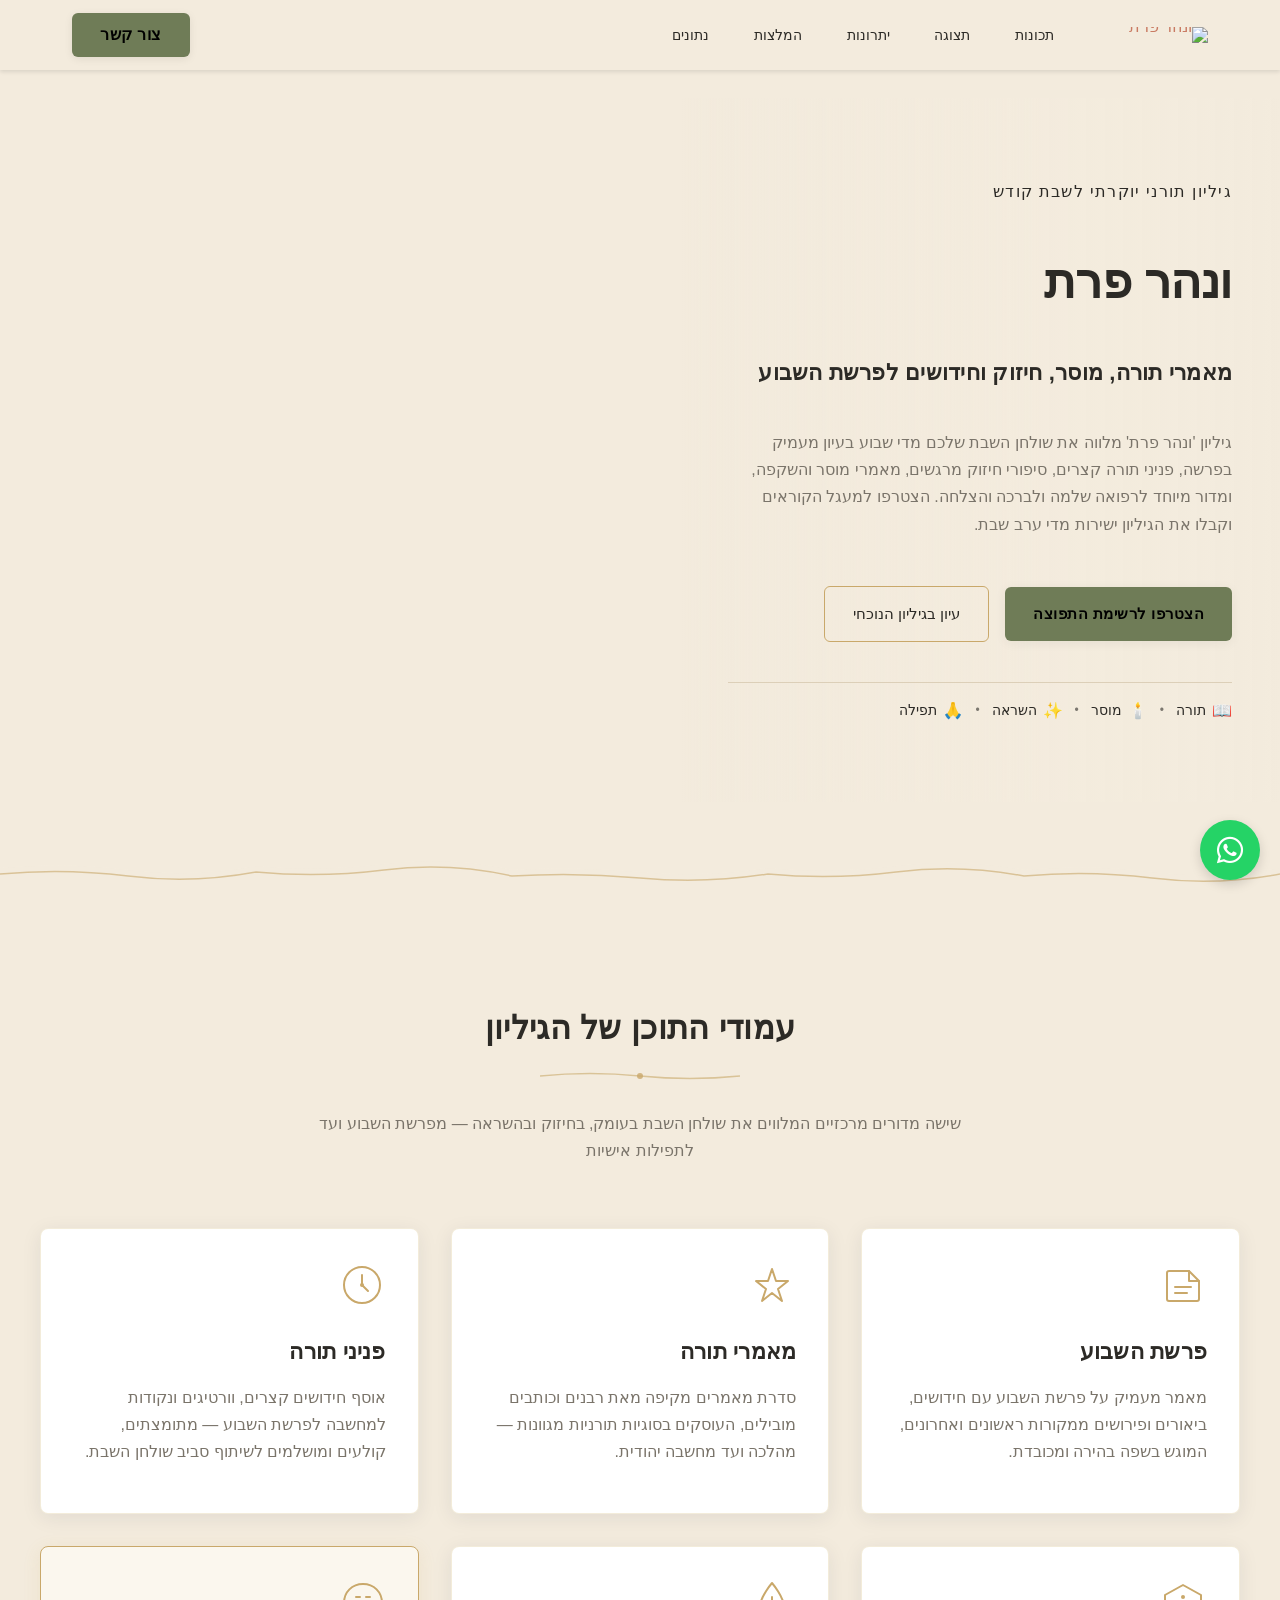
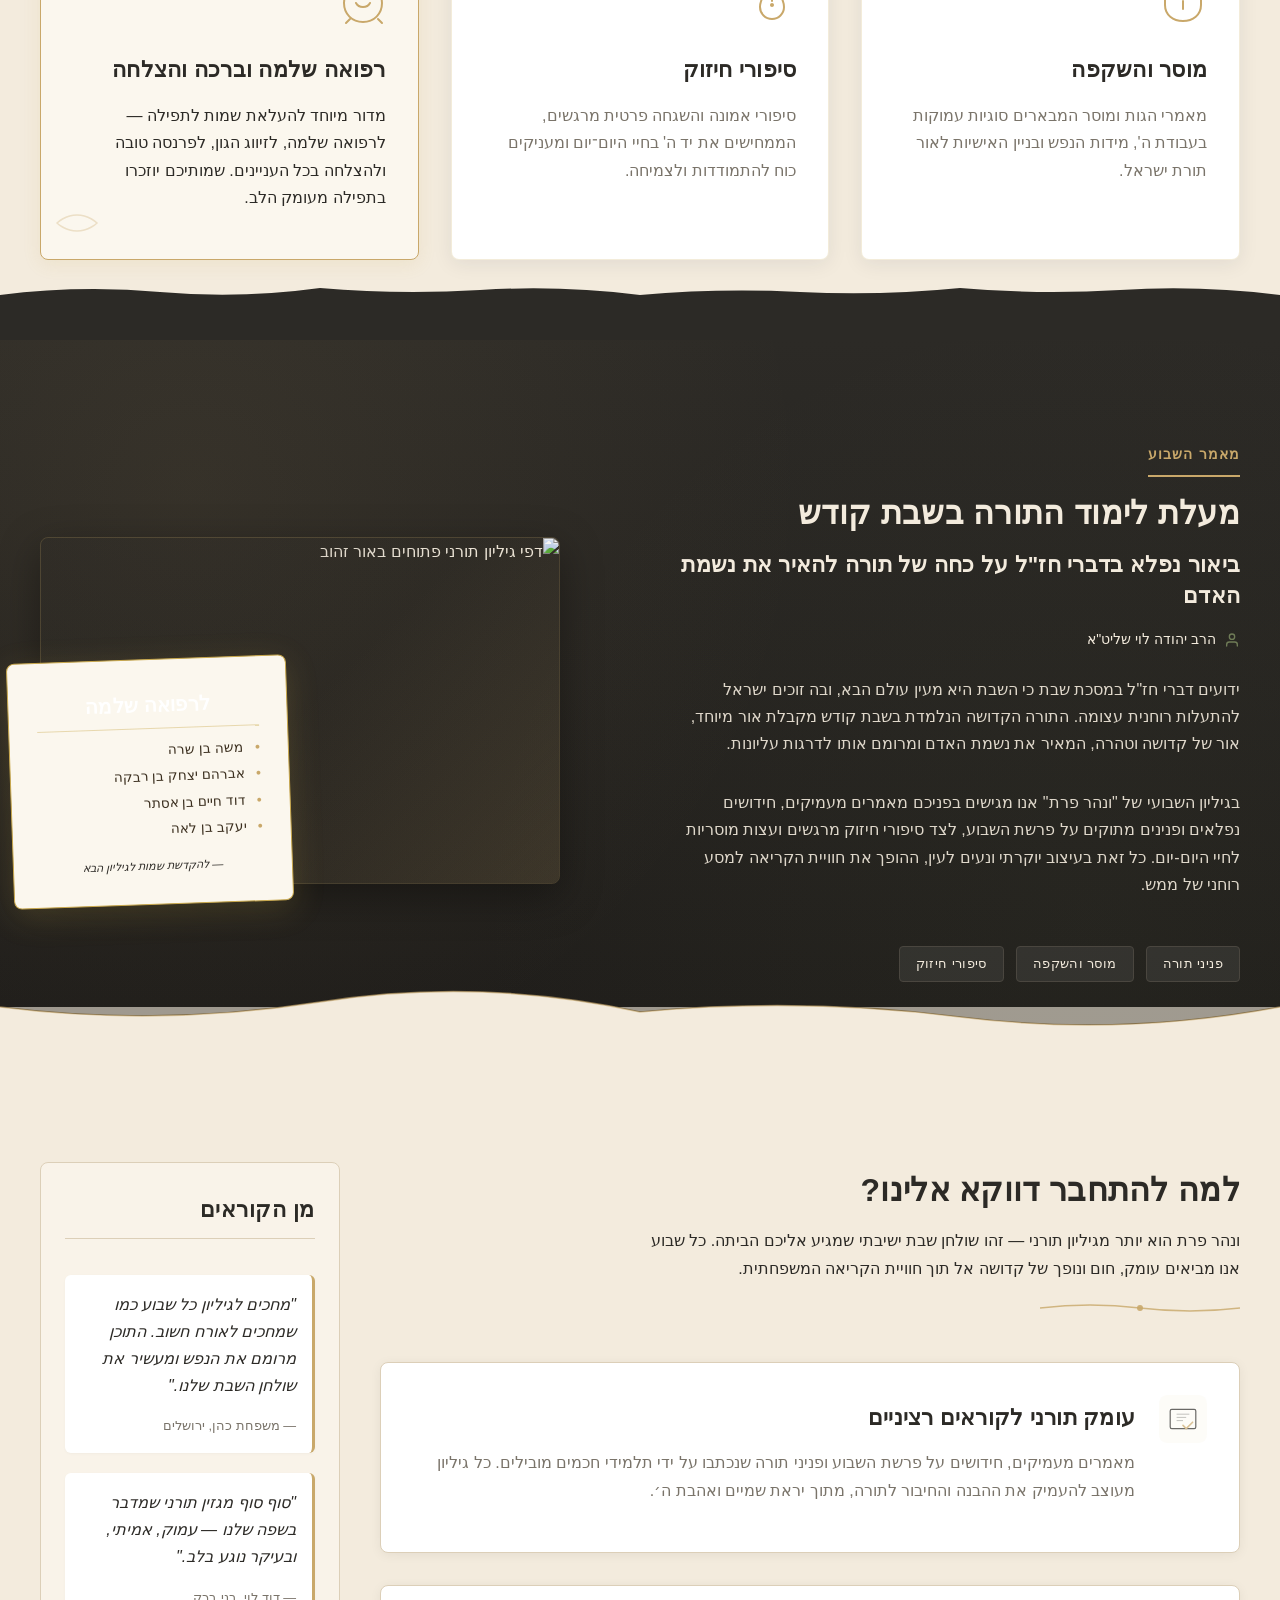
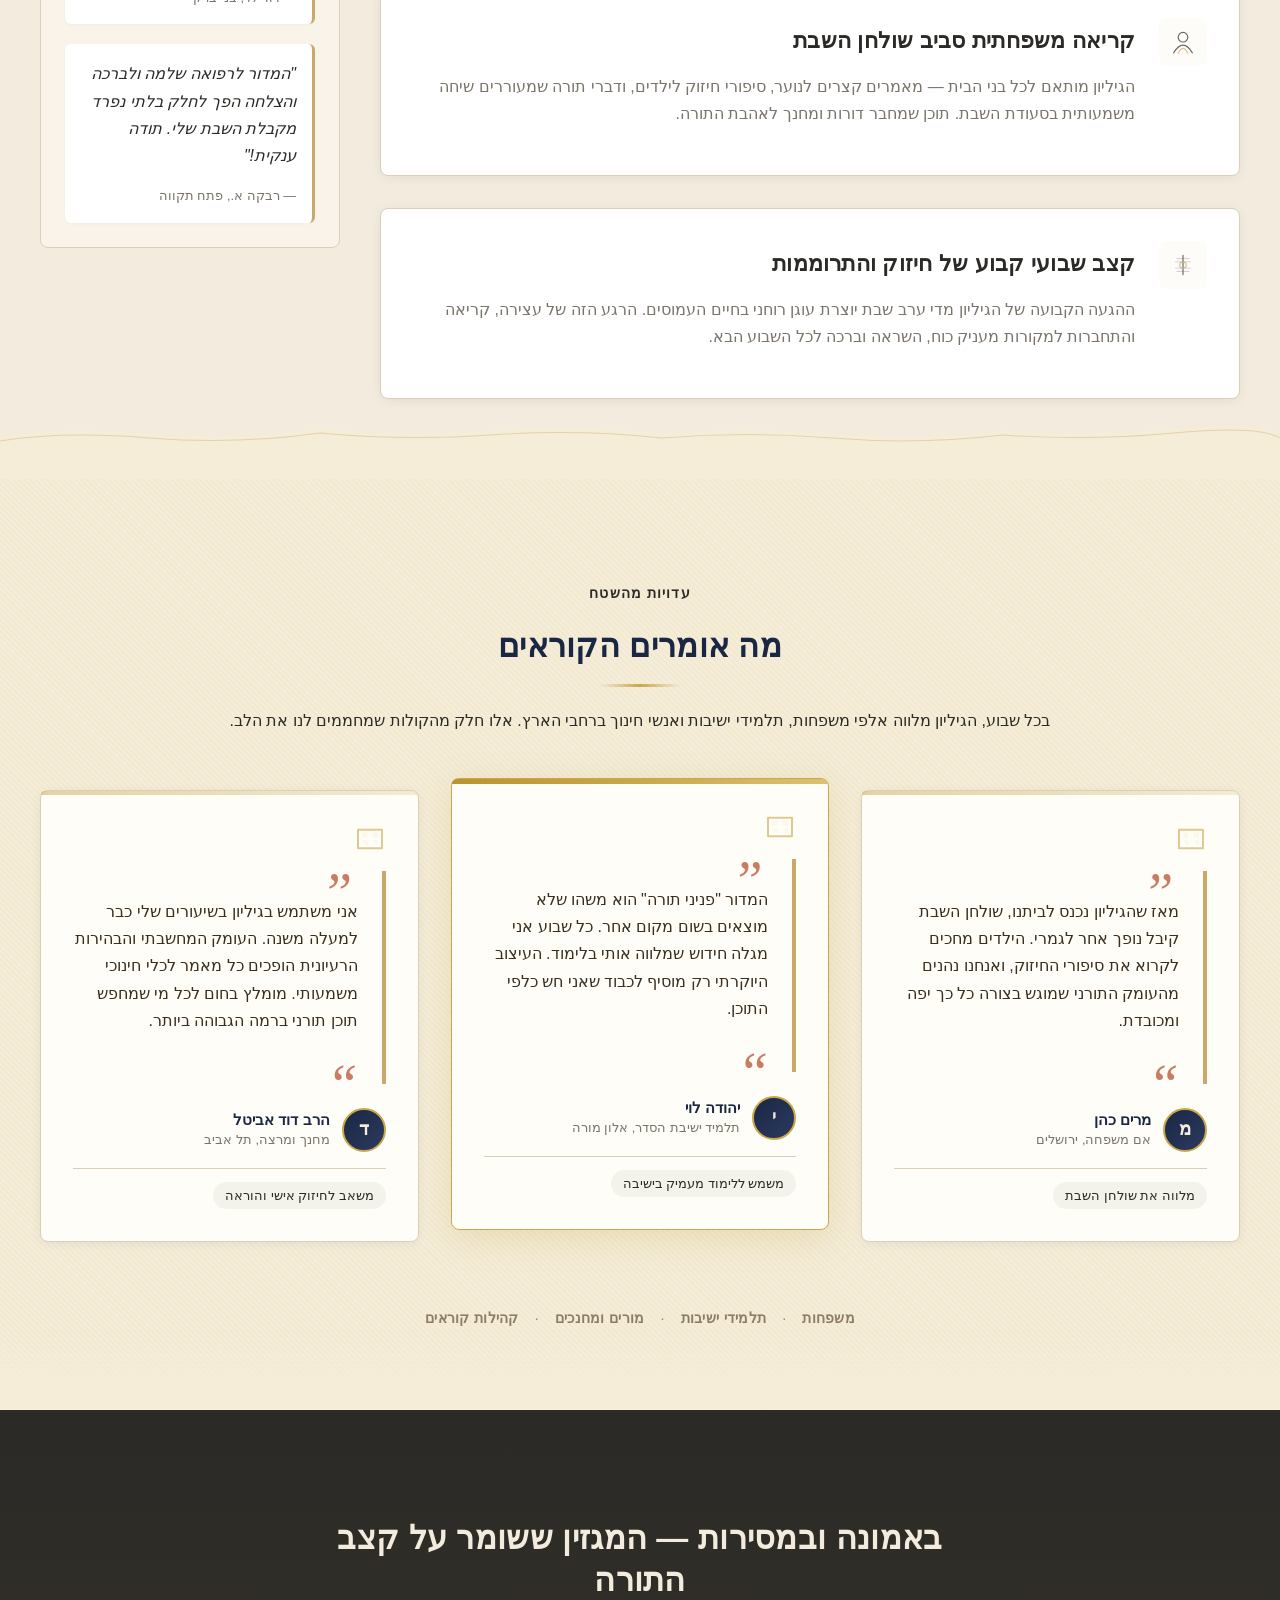
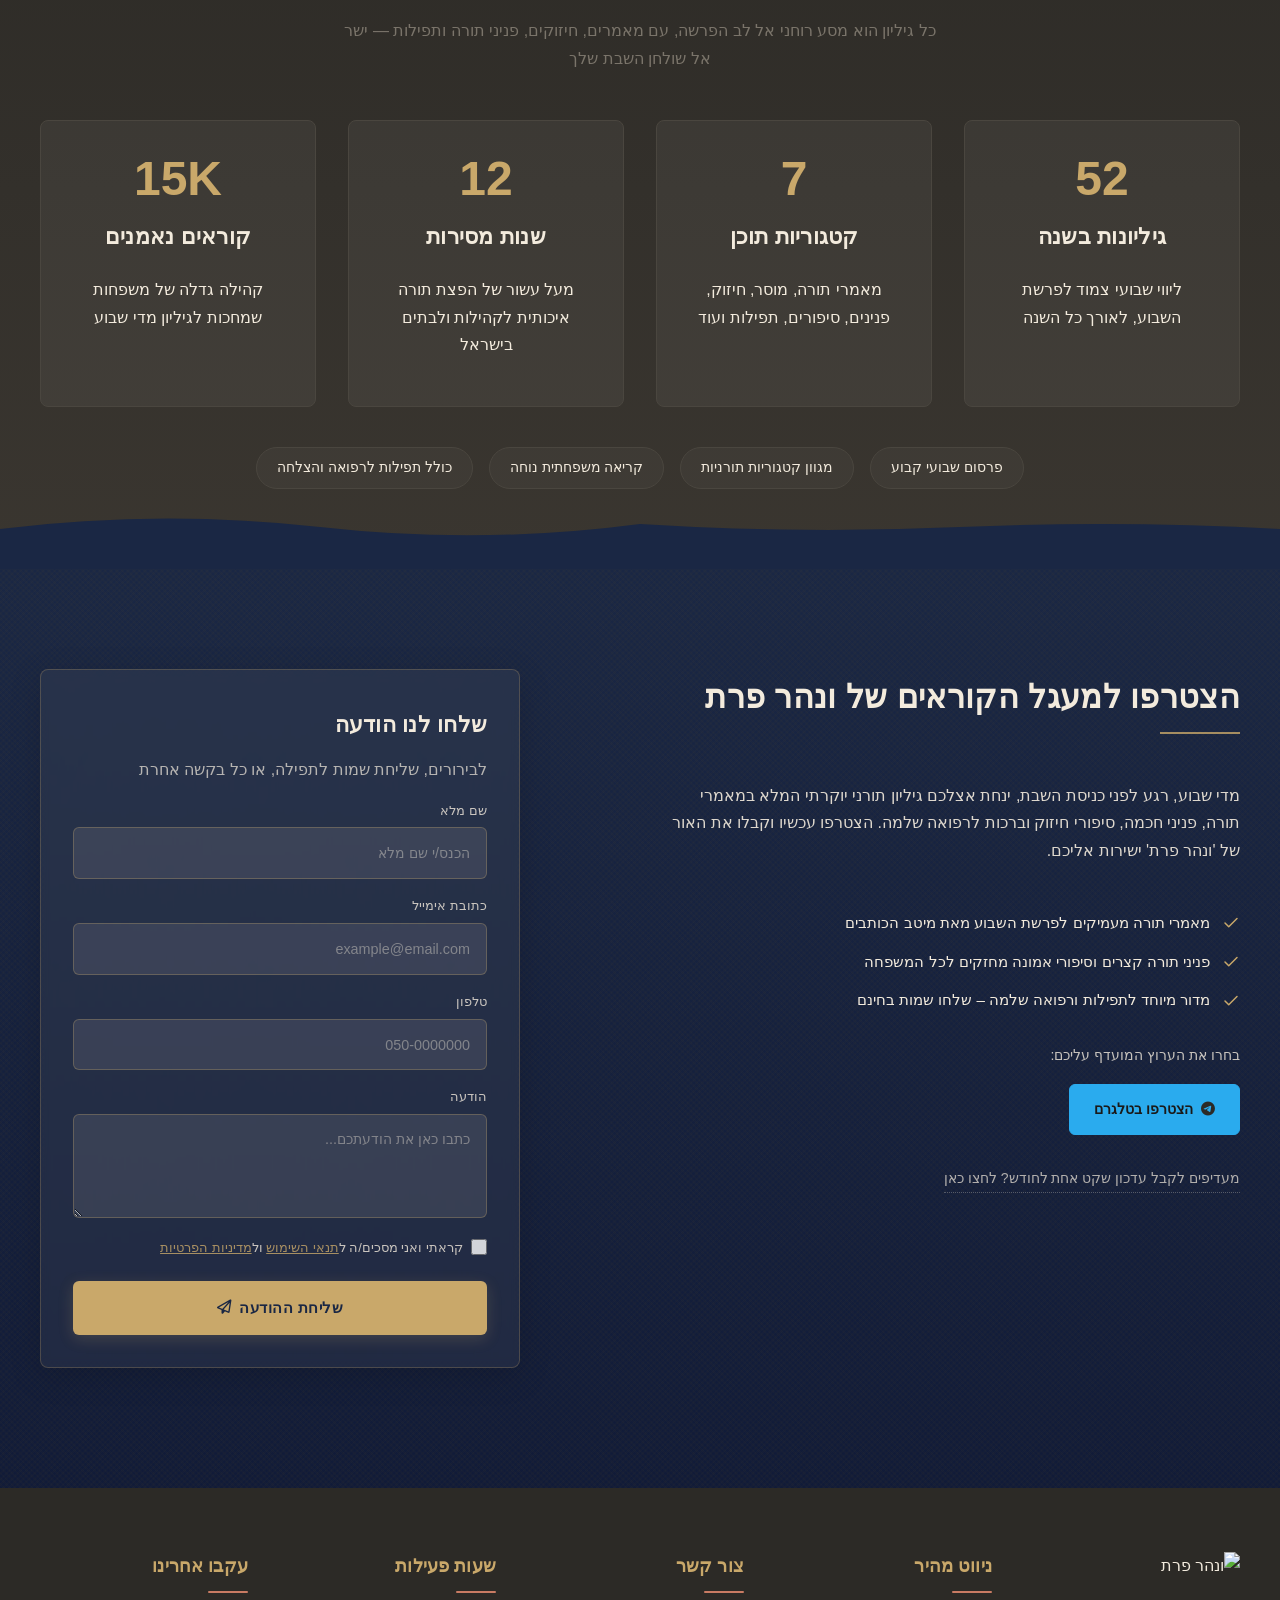
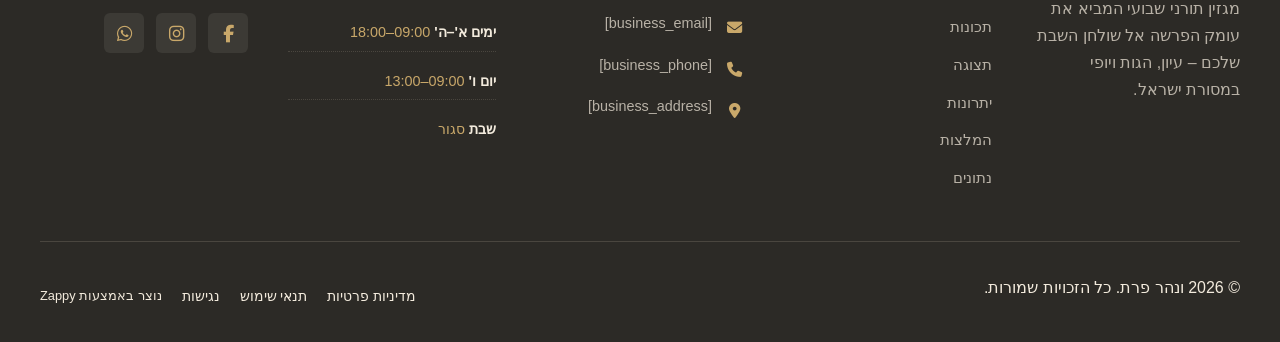
==== index.html @ 3a502a6c "Initial website commit" ====
<!DOCTYPE html>
<html lang="he" dir="rtl">
<head>
    <meta charset="UTF-8">
    <meta name="viewport" content="width=device-width, initial-scale=1.0">
    <meta name="robots" content="index, follow">
    <title>גלו פניני תורה וסיפורי חיזוק — ונהר פרת</title>
    <meta name="description" content="היכנסו לעולם של קדושה ויוקרה עם גיליון תורני שבועי מעוצב. מאמרי תורה לשבת, סיפורי חיזוק מרגשים ותובנות מוסריות שמעוררות את הנשמה. הורידו עכשיו והתחברו לאור.">
    <meta name="keywords" content="סיפורי חיזוק, פניני תורה, מאמרי תורה לשבת, גיליון תורני שבועי להורדה, כתב עת תורני יוקרתי">
    
    <!-- Favicons -->
    <link rel="icon" type="image/x-icon" href="/assets/favicon.ico">
    <link rel="icon" type="image/png" sizes="16x16" href="/assets/favicon-16x16.png">
    <link rel="icon" type="image/png" sizes="32x32" href="/assets/favicon-32x32.png">
    <link rel="icon" type="image/png" sizes="48x48" href="/assets/favicon-48x48.png">
    <link rel="icon" type="image/png" sizes="192x192" href="/assets/favicon-192x192.png">
    <link rel="icon" type="image/png" sizes="512x512" href="/assets/favicon-512x512.png">
    <link rel="apple-touch-icon" href="/assets/apple-touch-icon.png">
    <!-- Zappy Analytics -->
<script>
(function() {
  'use strict';
  
  // Configuration
  var config = {
    websiteId: '439e587a-eebc-4e69-9875-d3e90a36b9d6',
    apiUrl: 'https://api.zappy5.com/api/analytics/track',
    sessionDuration: 30 * 60 * 1000, // 30 minutes
    visitorDuration: 30 * 24 * 60 * 60 * 1000, // 30 days
    trackPageViews: true,
    trackClicks: true,
    trackFormSubmissions: true
  };
  
  // Generate or retrieve persistent visitor ID (30 days)
  function getVisitorId() {
    var visitorKey = 'zappy_visitor_' + config.websiteId;
    var visitor = null;
    
    try {
      visitor = localStorage.getItem(visitorKey);
      if (visitor) {
        var visitorData = JSON.parse(visitor);
        var now = Date.now();
        
        // Check if visitor ID is still valid (30 days)
        if (now - visitorData.created < config.visitorDuration) {
          // Update last seen timestamp
          visitorData.lastSeen = now;
          localStorage.setItem(visitorKey, JSON.stringify(visitorData));
          return visitorData.id;
        }
      }
    } catch (e) {
      console.warn('Zappy Analytics: LocalStorage not available');
    }
    
    // Generate new visitor ID
    var newVisitorId = 'zv_' + Date.now() + '_' + Math.random().toString(36).substr(2, 9);
    
    try {
      localStorage.setItem(visitorKey, JSON.stringify({
        id: newVisitorId,
        created: Date.now(),
        lastSeen: Date.now()
      }));
    } catch (e) {
      // Continue without local storage
    }
    
    return newVisitorId;
  }
  
  // Generate or retrieve session ID (30 minutes)
  function getSessionId() {
    var sessionKey = 'zappy_session_' + config.websiteId;
    var session = null;
    
    try {
      session = sessionStorage.getItem(sessionKey);
      if (session) {
        var sessionData = JSON.parse(session);
        var now = Date.now();
        
        // Check if session is still valid
        if (now - sessionData.timestamp < config.sessionDuration) {
          // Update timestamp
          sessionData.timestamp = now;
          sessionStorage.setItem(sessionKey, JSON.stringify(sessionData));
          return sessionData.id;
        }
      }
    } catch (e) {
      console.warn('Zappy Analytics: SessionStorage not available');
    }
    
    // Generate new session ID
    var newSessionId = 'zs_' + Date.now() + '_' + Math.random().toString(36).substr(2, 9);
    
    try {
      sessionStorage.setItem(sessionKey, JSON.stringify({
        id: newSessionId,
        timestamp: Date.now()
      }));
    } catch (e) {
      // Continue without session storage
    }
    
    return newSessionId;
  }
  
  var visitorId = getVisitorId();
  var sessionId = getSessionId();
  
  // Track an event
  function trackEvent(eventType, data) {
    data = data || {};
    
    var eventData = {
      website_id: config.websiteId,
      event_type: eventType,
      page_path: window.location.pathname,
      referrer: document.referrer || 'direct',
      visitor_id: visitorId,
      session_id: sessionId,
      metadata: data
    };
    
    // Use sendBeacon if available (better for page unload events)
    if (navigator.sendBeacon) {
      var blob = new Blob([JSON.stringify(eventData)], { type: 'application/json' });
      navigator.sendBeacon(config.apiUrl, blob);
    } else {
      // Fallback to fetch
      fetch(config.apiUrl, {
        method: 'POST',
        headers: {
          'Content-Type': 'application/json'
        },
        body: JSON.stringify(eventData),
        keepalive: true
      }).catch(function(error) {
        console.warn('Zappy Analytics: Failed to track event', error);
      });
    }
  }
  
  // Track page view
  if (config.trackPageViews) {
    trackEvent('pageview', {
      title: document.title,
      url: window.location.href
    });
  }
  
  // Track clicks on important elements
  if (config.trackClicks) {
    document.addEventListener('click', function(e) {
      var target = e.target;
      
      // Track button clicks (counted as actions)
      if (target.tagName === 'BUTTON' || target.closest('button')) {
        var button = target.tagName === 'BUTTON' ? target : target.closest('button');
        var clickMeta = {
          element: 'button',
          text: button.textContent.trim().substring(0, 100),
          id: button.id || null,
          class: button.className || null
        };
        
        trackEvent('click', clickMeta);
      }
      
      // Track link clicks (navigation - not counted as actions)
      else if (target.tagName === 'A' || target.closest('a')) {
        var link = target.tagName === 'A' ? target : target.closest('a');
        var navMeta = {
          element: 'link',
          text: link.textContent.trim().substring(0, 100),
          href: link.href,
          external: link.hostname !== window.location.hostname
        };
        
        trackEvent('navigation', navMeta);
      }
    }, true);
  }
  
  
  // Track form submissions
  if (config.trackFormSubmissions) {
    document.addEventListener('submit', function(e) {
      var form = e.target;
      
      trackEvent('form_submit', {
        form_id: form.id || null,
        form_name: form.name || null,
        form_action: form.action || null,
        form_method: form.method || 'GET'
      });
    }, true);
  }
  
  // Track time on page (send on page unload)
  var pageLoadTime = Date.now();
  
  window.addEventListener('beforeunload', function() {
    var timeOnPage = Math.floor((Date.now() - pageLoadTime) / 1000); // in seconds
    
    trackEvent('page_unload', {
      time_on_page: timeOnPage,
      page_path: window.location.pathname
    });
  });
  
  // Expose tracking function globally for custom events
  window.zappyAnalytics = {
    track: trackEvent,
    getVisitorId: function() { return visitorId; },
    getSessionId: function() { return sessionId; }
  };
  
})();
</script>
<!-- End Zappy Analytics -->
    <meta property="og:title" content="גלו פניני תורה וסיפורי חיזוק — ונהר פרת">
    <meta property="og:description" content="היכנסו לעולם של קדושה ויוקרה עם גיליון תורני שבועי מעוצב. מאמרי תורה לשבת, סיפורי חיזוק מרגשים ותובנות מוסריות שמעוררות את הנשמה. הורידו עכשיו והתחברו לאור.">
    <meta name="twitter:card" content="summary_large_image">
    <meta name="twitter:title" content="גלו פניני תורה וסיפורי חיזוק — ונהר פרת">
    <meta name="twitter:description" content="היכנסו לעולם של קדושה ויוקרה עם גיליון תורני שבועי מעוצב. מאמרי תורה לשבת, סיפורי חיזוק מרגשים ותובנות מוסריות שמעוררות את הנשמה. הורידו עכשיו והתחברו לאור.">
    <meta property="og:type" content="website">
  <meta property="og:locale" content="he_IL">
  
  
  
  
  
  <link rel="stylesheet" href="https://cdnjs.cloudflare.com/ajax/libs/font-awesome/6.4.0/css/all.min.css">
  <style>
    .skip-link { position: absolute; top: 0; left: 0; transform: translateY(-200%); padding: 12px 18px; background: var(--bg-dark, #1a1a1a); color: var(--text-light, #fff); font-weight: 600; border-radius: 0 0 8px 0; z-index: 10000; }
    .skip-link:focus { transform: none; outline: 2px solid var(--ring, #fff); outline-offset: 2px; }
    :focus-visible { outline: 2px solid var(--ring, currentColor); outline-offset: 3px; }
  </style>


  
    <!-- Favicons -->
    <link rel="icon" type="image/x-icon" href="/assets/favicon.ico">
    <link rel="icon" type="image/png" sizes="16x16" href="/assets/favicon-16x16.png">
    <link rel="icon" type="image/png" sizes="32x32" href="/assets/favicon-32x32.png">
    <link rel="icon" type="image/png" sizes="48x48" href="/assets/favicon-48x48.png">
    <link rel="icon" type="image/png" sizes="192x192" href="/assets/favicon-192x192.png">
    <link rel="icon" type="image/png" sizes="512x512" href="/assets/favicon-512x512.png">
    <link rel="apple-touch-icon" href="/assets/apple-touch-icon.png">
    <!-- Cookie Consent -->
    <link rel="stylesheet" href="https://cdn.jsdelivr.net/npm/vanilla-cookieconsent@3/dist/cookieconsent.css">
    <script src="https://cdn.jsdelivr.net/npm/vanilla-cookieconsent@3/dist/cookieconsent.umd.js"></script>
    <!-- Mickidum Accessibility Toolbar -->
    <script src="https://cdn.jsdelivr.net/gh/mickidum/acc_toolbar/acctoolbar/acctoolbar.min.js"></script>
    <link rel="stylesheet" href="/styles.css">
    <script>window.ZAPPY_WEBSITE_ID = "439e587a-eebc-4e69-9875-d3e90a36b9d6"; window.ZAPPY_API_BASE = "https://api.zappy5.com";</script>

    <style id="zappy-dropdown-submenu-styles">
      /* ========== DESKTOP DROPDOWN SUBMENU STYLES ========== */
      /* Base styles for dropdown submenus - parent must be positioned */
      .nav-menu li:has(.sub-menu), nav li:has(.sub-menu), .navbar li:has(.sub-menu), #navMenu li:has(.sub-menu) { position: relative; }
      /* Submenu base - hidden by default */
      .nav-menu .sub-menu, nav .sub-menu, .navbar .sub-menu, #navMenu .sub-menu { display: block !important; position: absolute !important; top: 100%; left: 0; min-width: 220px; background: white; border-radius: 8px; box-shadow: 0 8px 25px rgba(0,0,0,0.15); padding: 8px 0; opacity: 0; visibility: hidden; transform: translateY(10px); transition: all 0.3s ease; z-index: 1000; list-style: none; pointer-events: none; }
      /* CRITICAL: Desktop hover styles to show dropdown */
      .nav-menu li:hover > .sub-menu, nav li:hover > .sub-menu, .navbar li:hover > .sub-menu, #navMenu li:hover > .sub-menu { opacity: 1 !important; visibility: visible !important; transform: translateY(0) !important; pointer-events: auto !important; }
      /* Submenu item styling */
      .sub-menu li { list-style: none; margin: 0; padding: 0; }
      .sub-menu a { display: block !important; padding: 10px 16px !important; color: var(--text-dark, #333) !important; font-weight: 500; text-decoration: none; white-space: nowrap; transition: background-color 0.2s; }
      .sub-menu .zappy-nav-child > a { padding-left: 28px !important; font-size: 0.9em !important; opacity: 0.85 !important; }
      [dir="rtl"] .sub-menu .zappy-nav-child > a, html[lang="he"] .sub-menu .zappy-nav-child > a, html[lang="ar"] .sub-menu .zappy-nav-child > a { padding-left: 10px !important; padding-right: 28px !important; }
      .sub-menu .zappy-nav-parent > a { font-weight: 600 !important; }
      .sub-menu a:hover { background-color: #f5f5f5; }
      /* RTL (Hebrew/Arabic) dropdown positioning */
      [dir="rtl"] .nav-menu .sub-menu, [dir="rtl"] nav .sub-menu, [dir="rtl"] .navbar .sub-menu, html[lang="he"] .nav-menu .sub-menu, html[lang="he"] nav .sub-menu, html[lang="he"] .navbar .sub-menu, html[lang="ar"] .nav-menu .sub-menu, html[lang="ar"] nav .sub-menu, html[lang="ar"] .navbar .sub-menu { left: auto !important; right: 0 !important; }
      /* Hide empty dropdown menus (exclude catalog sub-menus that use <a> children instead of <li>) */
      .sub-menu:empty, .sub-menu:not(:has(li:not(.zappy-hidden-menu-item))):not(:has(> a)), .sub-menu:not(:has(li)):not(:has(> a)) { display: none !important; opacity: 0 !important; visibility: hidden !important; pointer-events: none !important; }
      /* Desktop: show submenu on Menu Group hover */
      li:has(.menu-group-title):hover > .sub-menu { opacity: 1 !important; visibility: visible !important; transform: translateY(0) !important; pointer-events: auto !important; }
      /* Menu Group title styling */
      .nav-menu > li > .menu-group-title, #navMenu > li > .menu-group-title { display: inline-block; padding: 0.5rem 1rem; cursor: default; user-select: none; }
      
      /* ========== MOBILE SUBMENU STYLES ========== */
      @media (max-width: 768px) {
        .nav-menu .sub-menu, nav .sub-menu, .navbar .sub-menu, #navMenu .sub-menu { position: static !important; transform: none !important; box-shadow: none !important; background: transparent !important; max-height: 0; overflow: hidden; opacity: 0; visibility: hidden; transition: max-height 0.3s ease, opacity 0.3s ease; padding: 0 !important; border-radius: 0 !important; }
        .navbar .sub-menu.mobile-expanded, .nav-menu .sub-menu.mobile-expanded, #navMenu .sub-menu.mobile-expanded { max-height: none !important; overflow-y: visible !important; opacity: 1 !important; visibility: visible !important; padding: 8px 0 8px 16px !important; }
        [dir="rtl"] .sub-menu.mobile-expanded, html[lang="he"] .sub-menu.mobile-expanded { padding: 8px 16px 8px 0 !important; }
        /* Disable hover behavior on mobile */
        .nav-menu li:hover > .sub-menu, nav li:hover > .sub-menu, .navbar li:hover > .sub-menu, #navMenu li:hover > .sub-menu { opacity: 0; visibility: hidden; pointer-events: none; }
        .nav-menu li > .sub-menu.mobile-expanded, nav li > .sub-menu.mobile-expanded, .navbar li > .sub-menu.mobile-expanded, #navMenu li > .sub-menu.mobile-expanded { opacity: 1 !important; visibility: visible !important; pointer-events: auto !important; }
        .nav-menu li:has(.sub-menu), nav li:has(.sub-menu), .navbar li:has(.sub-menu), #navMenu li:has(.sub-menu) { display: flex !important; flex-wrap: wrap !important; align-items: center !important; position: relative !important; min-height: 44px !important; }
        .nav-menu li:has(.sub-menu) > a, nav li:has(.sub-menu) > a, .navbar li:has(.sub-menu) > a, #navMenu li:has(.sub-menu) > a { flex: 1 !important; min-width: 0 !important; }
        .nav-menu li:has(.sub-menu) > .menu-group-title, nav li:has(.sub-menu) > .menu-group-title, .navbar li:has(.sub-menu) > .menu-group-title, #navMenu li:has(.sub-menu) > .menu-group-title { flex: 1 !important; min-width: 0 !important; padding: 0 !important; line-height: inherit !important; }
        .nav-menu li:has(.sub-menu) > .sub-menu, nav li:has(.sub-menu) > .sub-menu, .navbar li:has(.sub-menu) > .sub-menu, #navMenu li:has(.sub-menu) > .sub-menu { flex-basis: 100% !important; width: 100% !important; }
        .nav-menu li:has(.sub-menu) > a [class*="chevron"], .nav-menu li:has(.sub-menu) > a [class*="arrow"], .nav-menu li:has(.sub-menu) > a .fa-chevron-down, .nav-menu li:has(.sub-menu) > a .fa-angle-down, nav li:has(.sub-menu) > a [class*="chevron"], nav li:has(.sub-menu) > a [class*="arrow"], #navMenu li:has(.sub-menu) > a [class*="chevron"], #navMenu li:has(.sub-menu) > a [class*="arrow"] { display: none !important; visibility: hidden !important; }
        .mobile-submenu-toggle { display: flex !important; align-items: center !important; justify-content: center !important; width: 44px !important; height: auto !important; background: transparent !important; border: none !important; cursor: pointer !important; color: var(--text-dark) !important; position: static !important; flex-shrink: 0 !important; align-self: stretch !important; z-index: 2 !important; padding: 0 !important; margin: 0 !important; }
        .mobile-submenu-toggle::after { content: '' !important; width: 0 !important; height: 0 !important; border-left: 6px solid transparent !important; border-right: 6px solid transparent !important; border-top: 7px solid currentColor !important; transition: transform 0.3s ease !important; }
        .mobile-submenu-toggle.expanded::after { transform: rotate(180deg) !important; }
        .sub-menu a { padding: 10px 0 !important; display: block !important; color: var(--text-dark) !important; white-space: normal !important; }
        .sub-menu .zappy-nav-child > a { padding-left: 28px !important; font-size: 0.9em !important; opacity: 0.85 !important; }
        [dir="rtl"] .sub-menu .zappy-nav-child > a, html[lang="he"] .sub-menu .zappy-nav-child > a, html[lang="ar"] .sub-menu .zappy-nav-child > a { padding-left: 0 !important; padding-right: 28px !important; }
        .sub-menu .zappy-nav-parent > a { font-weight: 600 !important; }
        .nav-menu.active, #navMenu.active { max-width: 100vw !important; overflow-x: hidden !important; box-sizing: border-box !important; }
        .navbar .sub-menu li a, nav.navbar .sub-menu li a, .zappy-products-dropdown .sub-menu a { color: var(--text-dark) !important; }
      }
      @media (min-width: 769px) { .mobile-submenu-toggle { display: none !important; } }
    </style>

    <style id="zappy-widget-visibility">
      html[dir="rtl"] .whatsapp-float { right: 20px !important; left: auto !important; }
      html[dir="ltr"] .whatsapp-float, html:not([dir]) .whatsapp-float { left: 20px !important; right: auto !important; }
      html[dir="rtl"] #mic-access-tool-general-button, html[dir="rtl"] .mic-access-tool-general-button,
      html[dir="rtl"] #mic-init-access-tool .mic-access-tool-general-button,
      html[dir="rtl"] #mic-init-access-tool #mic-access-tool-general-button,
      html[dir="rtl"] ._access-icon { left: 20px !important; right: auto !important; }
      html[dir="ltr"] #mic-access-tool-general-button, html[dir="ltr"] .mic-access-tool-general-button,
      html[dir="ltr"] #mic-init-access-tool .mic-access-tool-general-button,
      html[dir="ltr"] #mic-init-access-tool #mic-access-tool-general-button,
      html[dir="ltr"] ._access-icon,
      html:not([dir]) #mic-access-tool-general-button, html:not([dir]) .mic-access-tool-general-button,
      html:not([dir]) #mic-init-access-tool .mic-access-tool-general-button,
      html:not([dir]) #mic-init-access-tool #mic-access-tool-general-button,
      html:not([dir]) ._access-icon { right: 20px !important; left: auto !important; }
      @media (max-width: 768px) { .whatsapp-float { display: flex !important; } }
      @media (min-width: 769px) { .whatsapp-float { display: flex !important; } }
      @media (max-width: 768px) {
        #mic-access-tool-general-button, .mic-access-tool-general-button,
        #mic-init-access-tool .mic-access-tool-general-button, #mic-init-access-tool #mic-access-tool-general-button,
        ._access-icon { display: flex !important; visibility: visible !important; opacity: 1 !important; pointer-events: auto !important; }
        #mic-access-tool-box.opened-mic-access-tool, .mic-access-tool-box.opened-mic-access-tool,
        #mic-init-access-tool #mic-access-tool-box.opened-mic-access-tool {
          visibility: visible !important; opacity: 1 !important; pointer-events: auto !important;
        }
      }
      @media (min-width: 769px) {
        #mic-access-tool-general-button, .mic-access-tool-general-button,
        #mic-init-access-tool .mic-access-tool-general-button, #mic-init-access-tool #mic-access-tool-general-button,
        ._access-icon { display: flex !important; visibility: visible !important; opacity: 1 !important; pointer-events: auto !important; }
        #mic-access-tool-box.opened-mic-access-tool, .mic-access-tool-box.opened-mic-access-tool,
        #mic-init-access-tool #mic-access-tool-box.opened-mic-access-tool {
          visibility: visible !important; opacity: 1 !important; pointer-events: auto !important;
        }
      }
    </style>
</head>
<body>
<a class="skip-link" href="#main">דלג לתוכן הראשי</a>
  <nav class="navbar" dir="rtl">
  <button class="mobile-toggle" id="mobileToggle" aria-label="Menu">
    <svg class="hamburger-icon" width="24" height="24" viewBox="0 0 24 24" fill="none">
      <path d="M3 12h18M3 6h18M3 18h18" stroke="currentColor" stroke-width="2" stroke-linecap="round"/>
    </svg>
    <svg class="close-icon" width="24" height="24" viewBox="0 0 24 24" fill="none" style="display: none;">
      <path d="M18 6L6 18M6 6l12 12" stroke="currentColor" stroke-width="2" stroke-linecap="round"/>
    </svg>
  </button>
  <button class="phone-header-btn" data-phone="[business_phone]" aria-label="Call">
    <svg width="20" height="20" viewBox="0 0 24 24" fill="currentColor">
      <path d="M22 16.92v3a2 2 0 0 1-2.18 2 19.79 19.79 0 0 1-8.63-3.07 19.5 19.5 0 0 1-6-6 19.79 19.79 0 0 1-3.07-8.67A2 2 0 0 1 4.11 2h3a2 2 0 0 1 2 1.72 12.84 12.84 0 0 0 .7 2.81 2 2 0 0 1-.45 2.11L8.09 9.91a16 16 0 0 0 6 6l1.27-1.27a2 2 0 0 1 2.11-.45 12.84 12.84 0 0 0 2.81.7A2 2 0 0 1 22 16.92z"/>
    </svg>
  </button>
  <div class="nav-container">
    <div class="nav-right-group"><div class="nav-brand">
      <a href="/" class="logo-link"><img class="logo" src="/assets/site---------image-1.webp" alt="ונהר פרת"></a>
    </div><ul class="nav-menu" id="navMenu"><li><a href="#features">תכונות</a></li><li><a href="#showcase">תצוגה</a></li><li><a href="#benefits">יתרונות</a></li><li><a href="#testimonials">המלצות</a></li><li><a href="#stats">נתונים</a></li><li class="mobile-contact-link nav-cta-mobile-item"><a href="#cta" class="nav-cta-btn">צור קשר</a></li></ul></div>
    
    <div class="nav-cta-container">
      <a href="#cta" class="nav-cta-btn">צור קשר</a>
    </div>
  </div>
</nav>
<script>

// Navbar Mobile Menu Toggle and Contrast Fix
(function() {
  // Use 'load' event instead of 'DOMContentLoaded' to ensure we run AFTER all other scripts
  window.addEventListener('load', function() {
    
    // FIX MOBILE BUTTON CONTRAST
    // Detect navbar background color and apply contrasting color to mobile buttons
    const navbar = document.querySelector('.navbar, nav, header');
    if (!navbar) {
      console.log('[Navbar] Navbar element not found');
      return;
    }
    
    // DECLARE VARIABLES EARLY to avoid Temporal Dead Zone errors
    // These are used in multiple places below
    let mobileToggle = document.getElementById('mobileToggle') ||
                       document.querySelector('.mobile-toggle') ||
                       document.querySelector('.hamburger') ||
                       document.querySelector('.hamburger-menu') ||
                       document.querySelector('.menu-toggle') ||
                       document.querySelector('.burger-menu') ||
                       document.querySelector('[aria-label="Menu"]') ||
                       document.querySelector('[aria-label="תפריט"]');
    
    const phoneBtn = document.querySelector('.phone-header-btn');
    
    const computedStyle = window.getComputedStyle(navbar);
    let bgColor = computedStyle.backgroundColor;
    
    console.log('[Navbar] Initial navbar background:', bgColor);
    
    // Check if background is transparent or rgba with 0 alpha
    const isTransparent = bgColor === 'transparent' || 
                         bgColor === 'rgba(0, 0, 0, 0)' ||
                         (bgColor.startsWith('rgba') && bgColor.includes(', 0)'));
    
    if (isTransparent) {
      // Check for background-image or gradient
      const bgImage = computedStyle.backgroundImage;
      if (bgImage && bgImage !== 'none') {
        console.log('[Navbar] Navbar has background image/gradient, using dark text');
        bgColor = 'rgb(240, 240, 240)'; // Assume light background
      } else {
        // Transparent navbar - check body background
        const bodyBg = window.getComputedStyle(document.body).backgroundColor;
        console.log('[Navbar] Navbar transparent, using body background:', bodyBg);
        bgColor = bodyBg;
      }
    }
    
    // Calculate luminance to determine if background is light or dark
    const rgb = bgColor.match(/\d+/g);
    if (rgb && rgb.length >= 3) {
      const r = parseInt(rgb[0]);
      const g = parseInt(rgb[1]);
      const b = parseInt(rgb[2]);
      const luminance = (0.299 * r + 0.587 * g + 0.114 * b) / 255;
      
      // Mobile button colors are set by Claude's AI-generated CSS (same as .nav-menu a)
      // No dynamic color overrides needed - colors come from the generated navbar CSS
      console.log('[Navbar] Mobile button colors preserved from Claude CSS (luminance:', luminance.toFixed(2) + ')');
      
      // FIX ICON SIZES - Ensure SVGs are properly sized and visible
      // INJECT CRITICAL CSS TO OVERRIDE ANY CONFLICTING RULES
      const criticalCSS = document.createElement('style');
      criticalCSS.id = 'zappy-mobile-nav-fix';
      const htmlLang = document.documentElement.lang || 'en';
      const htmlDir = document.documentElement.dir || 'ltr';
      // Check both dir attribute AND lang for RTL detection
      // dir="rtl" is the most reliable indicator
      const isRTL = htmlDir === 'rtl' || htmlLang === 'he' || htmlLang === 'ar';
      
      criticalCSS.textContent = `
        /* Hide mobile buttons on desktop, show only on mobile */
        @media (min-width: 769px) {
          .mobile-toggle,
          .phone-header-btn {
            display: none !important;
          }
        }
        
        /* Show and position mobile buttons correctly on mobile */
        @media (max-width: 768px) {
          .navbar,
          nav.navbar {
            min-height: 70px !important;
          }

          .mobile-toggle,
          .phone-header-btn {
            position: absolute !important;
            top: 0 !important;
            bottom: 0 !important;
            margin-top: auto !important;
            margin-bottom: auto !important;
            transform: none !important;
            z-index: 1001 !important;
            display: flex !important;
            align-items: center !important;
            justify-content: center !important;
            width: 36px !important;
            height: 36px !important;
            border-radius: 50% !important;
            border: none !important;
            cursor: pointer !important;
            padding: 6px !important;
            background: none !important;
            color: var(--nav-text, var(--text-dark)) !important;
            touch-action: manipulation !important;
            -webkit-tap-highlight-color: transparent !important;
          }

          html[data-zappy-site-type="ecommerce"] .phone-header-btn,
          body[data-zappy-site-type="ecommerce"] .phone-header-btn,
          html[data-zappy-site-type="ecommerce"] header .phone-header-btn,
          html[data-zappy-site-type="ecommerce"] nav .phone-header-btn {
            display: none !important;
            visibility: hidden !important;
            width: 0 !important;
            height: 0 !important;
            min-width: 0 !important;
            overflow: hidden !important;
          }
          
          /* LTR positioning (default): hamburger LEFT, phone RIGHT */
          html:not([dir="rtl"]):not([lang="he"]):not([lang="ar"]) .mobile-toggle,
          html[dir="ltr"] .mobile-toggle {
            left: 12px !important;
            right: auto !important;
          }
          html:not([dir="rtl"]):not([lang="he"]):not([lang="ar"]) .phone-header-btn,
          html[dir="ltr"] .phone-header-btn {
            right: 12px !important;
            left: auto !important;
          }
          
          /* RTL positioning: hamburger RIGHT, phone LEFT */
          html[dir="rtl"] .mobile-toggle,
          html[lang="he"] .mobile-toggle,
          html[lang="ar"] .mobile-toggle {
            right: 12px !important;
            left: auto !important;
          }
          html[dir="rtl"] .phone-header-btn,
          html[lang="he"] .phone-header-btn,
          html[lang="ar"] .phone-header-btn {
            left: 12px !important;
            right: auto !important;
          }
          
          /* CRITICAL: Ensure nav-container has min-height on mobile */
          /* All children are positioned absolutely/fixed on mobile, so height:auto collapses to 0 */
          .nav-container {
            min-height: 70px !important;
            position: relative !important;
          }
          
          /* Ensure SVG icons are properly sized and inherit color */
          .mobile-toggle svg,
          .phone-header-btn svg {
            width: 24px !important;
            height: 24px !important;
            /* Don't force display - let JavaScript control hamburger/close toggle */
          }
          
          /* Reset nav-cta-container on mobile - remove desktop box-shadow/padding */
          /* that creates a visible ghost box when CTA button is hidden */
          .nav-cta-container {
            box-shadow: none !important;
            padding: 0 !important;
          }
          
          /* Hide nav-cta-container entirely on mobile when there's no lang-switcher */
          /* (only the CTA button is inside, and it's hidden on mobile) */
          .nav-cta-container:not(:has(.lang-switcher)) {
            display: none !important;
          }
          
          /* CRITICAL: Prevent hero image fade gradient from bleeding over headline text */
          /* The .image-fade-gradient has bottom: -30px (extends below parent) */
          /* On mobile stacked layout, this overlaps the h1 text below the image */
          .hero-image-column {
            overflow: hidden !important;
          }
          .image-fade-gradient {
            bottom: 0 !important;
          }
          
          /* Hide desktop language switcher on mobile - hamburger menu handles it */
          /* High specificity to override stored CSS */
          .lang-switcher,
          .nav-cta-container .lang-switcher,
          .nav-container .lang-switcher,
          .navbar .lang-switcher,
          .navbar .nav-cta-container .lang-switcher {
            display: none !important;
          }
        }
      `;
      
      // Remove existing fix if present and inject new one
      const existing = document.getElementById('zappy-mobile-nav-fix');
      if (existing) existing.remove();
      document.head.appendChild(criticalCSS);
      
      console.log('[Navbar] Critical CSS injected for mobile nav positioning');
      
      // ONLY apply inline positioning styles on mobile viewport
      // On desktop, the CSS handles hiding these buttons with display: none
      // Inline styles were breaking desktop layout by overriding CSS
      const isMobileViewport = window.innerWidth <= 768;
      
      if (mobileToggle) {
        // Icon sizing applies to all viewports for consistency
        const hamburgerIcon = mobileToggle.querySelector('.hamburger-icon');
        const closeIcon = mobileToggle.querySelector('.close-icon');
        
        if (hamburgerIcon) {
          hamburgerIcon.style.setProperty('width', '24px', 'important');
          hamburgerIcon.style.setProperty('height', '24px', 'important');
          hamburgerIcon.style.setProperty('display', 'block', 'important'); // Show hamburger by default
        }
        if (closeIcon) {
          closeIcon.style.setProperty('width', '24px', 'important');
          closeIcon.style.setProperty('height', '24px', 'important');
          closeIcon.style.setProperty('display', 'none', 'important'); // Hide close icon by default
        }
        
        // ONLY set positioning inline styles on mobile
        if (isMobileViewport) {
          mobileToggle.style.setProperty('position', 'absolute', 'important');
          mobileToggle.style.setProperty('top', '0', 'important');
          mobileToggle.style.setProperty('bottom', '0', 'important');
          mobileToggle.style.setProperty('margin-top', 'auto', 'important');
          mobileToggle.style.setProperty('margin-bottom', 'auto', 'important');
          mobileToggle.style.setProperty('transform', 'none', 'important');
          mobileToggle.style.setProperty('z-index', '1001', 'important');
          
          // Clear any inline left/right so CSS can take over based on html[dir]
          mobileToggle.style.removeProperty('left');
          mobileToggle.style.removeProperty('right');
          
          console.log('[Navbar] Mobile toggle positioning applied (mobile viewport)');
        } else {
          // On desktop, clear any positioning styles to let CSS handle it
          mobileToggle.style.removeProperty('position');
          mobileToggle.style.removeProperty('top');
          mobileToggle.style.removeProperty('transform');
          mobileToggle.style.removeProperty('z-index');
          mobileToggle.style.removeProperty('left');
          mobileToggle.style.removeProperty('right');
          console.log('[Navbar] Desktop viewport - cleared mobile toggle inline positioning');
        }
      }
      
      if (phoneBtn) {
        // Icon sizing applies to all viewports
        const phoneIcon = phoneBtn.querySelector('svg');
        if (phoneIcon) {
          phoneIcon.style.width = '24px';
          phoneIcon.style.height = '24px';
          phoneIcon.setAttribute('width', '24');
          phoneIcon.setAttribute('height', '24');
        }
        
        // ONLY set positioning inline styles on mobile
        if (isMobileViewport) {
          phoneBtn.style.setProperty('position', 'absolute', 'important');
          phoneBtn.style.setProperty('top', '0', 'important');
          phoneBtn.style.setProperty('bottom', '0', 'important');
          phoneBtn.style.setProperty('margin-top', 'auto', 'important');
          phoneBtn.style.setProperty('margin-bottom', 'auto', 'important');
          phoneBtn.style.setProperty('transform', 'none', 'important');
          phoneBtn.style.setProperty('z-index', '1001', 'important');
          
          // Clear any inline left/right so CSS can take over based on html[dir]
          phoneBtn.style.removeProperty('left');
          phoneBtn.style.removeProperty('right');
          
          console.log('[Navbar] Phone button positioning applied (mobile viewport)');
        } else {
          // On desktop, clear any positioning styles to let CSS handle it
          phoneBtn.style.removeProperty('position');
          phoneBtn.style.removeProperty('top');
          phoneBtn.style.removeProperty('transform');
          phoneBtn.style.removeProperty('z-index');
          phoneBtn.style.removeProperty('left');
          phoneBtn.style.removeProperty('right');
          console.log('[Navbar] Desktop viewport - cleared phone button inline positioning');
        }
      }
    } else {
      console.log('[Navbar] Could not parse background color:', bgColor);
    }
    
    // MOBILE MENU TOGGLE
    // Re-query in case DOM changed (mobileToggle already declared at top of function)
    mobileToggle = document.getElementById('mobileToggle') ||
                   document.querySelector('.mobile-toggle') ||
                   document.querySelector('.hamburger') ||
                   document.querySelector('.hamburger-menu') ||
                   document.querySelector('.menu-toggle') ||
                   document.querySelector('.burger-menu') ||
                   document.querySelector('[aria-label="Menu"]') ||
                   document.querySelector('[aria-label="תפריט"]');
    
    // EXPANDED SEARCH: Find nav menu by ID or class
    const navMenu = document.getElementById('navMenu') ||
                  document.querySelector('.nav-menu') ||
                  document.querySelector('.nav-links') ||
                  document.querySelector('nav ul:not(.submenu)');
    
    if (!mobileToggle || !navMenu) {
      console.log('[Navbar] Mobile toggle or menu not found:', { toggle: !!mobileToggle, menu: !!navMenu });
      return;
    }
    
    // Ensure navMenu has ID for CSS targeting
    if (!navMenu.id) {
      navMenu.id = 'navMenu';
    }
    
    console.log('[Navbar] Initializing mobile menu...');
    
    // Remove any existing event listeners by cloning the button
    const newToggle = mobileToggle.cloneNode(true);
    mobileToggle.parentNode.replaceChild(newToggle, mobileToggle);
    
    // Toggle menu handler (shared by click and touchend)
    function handleToggle(e) {
      e.preventDefault();
      e.stopPropagation();
      
      const hamburgerIcon = newToggle.querySelector('.hamburger-icon');
      const closeIcon = newToggle.querySelector('.close-icon');
      const isActive = navMenu.classList.contains('active');
      
      if (isActive) {
        // Close menu
        navMenu.classList.remove('active');
        if (hamburgerIcon) hamburgerIcon.style.setProperty('display', 'block', 'important');
        if (closeIcon) closeIcon.style.setProperty('display', 'none', 'important');
        document.body.style.overflow = '';
        document.body.classList.remove('menu-open');
        console.log('[Navbar] Menu closed');
      } else {
        // Open menu
        navMenu.classList.add('active');
        if (hamburgerIcon) hamburgerIcon.style.setProperty('display', 'none', 'important');
        if (closeIcon) closeIcon.style.setProperty('display', 'block', 'important');
        document.body.style.overflow = 'hidden';
        document.body.classList.add('menu-open');
        console.log('[Navbar] Menu opened');
      }
    }
    
    // Use click for desktop/emulation and touchend as iOS Safari fallback.
    // Prevent double-fire with a timestamp guard.
    var lastToggleTime = 0;
    function guardedToggle(e) {
      var now = Date.now();
      if (now - lastToggleTime < 300) return;
      lastToggleTime = now;
      handleToggle(e);
    }
    
    newToggle.addEventListener('click', guardedToggle);
    newToggle.addEventListener('touchend', guardedToggle);

    // Close the full-screen overlay menu on Escape
    document.addEventListener('keydown', function(e) {
      if ((e.key === 'Escape' || e.key === 'Esc') && navMenu.classList.contains('active')) {
        const hamburgerIcon = newToggle.querySelector('.hamburger-icon');
        const closeIcon = newToggle.querySelector('.close-icon');
        navMenu.classList.remove('active');
        if (hamburgerIcon) hamburgerIcon.style.setProperty('display', 'block', 'important');
        if (closeIcon) closeIcon.style.setProperty('display', 'none', 'important');
        document.body.style.overflow = '';
        document.body.classList.remove('menu-open');
        console.log('[Navbar] Menu closed (Escape)');
      }
    });
    
    // Close menu when clicking nav links (but NOT dropdown toggles)
    const navLinks = navMenu.querySelectorAll('a');
    navLinks.forEach(function(link) {
      link.addEventListener('click', function() {
        // Don't close if it's a dropdown child (unless it's a real navigation link)
        if (this.getAttribute('href') === '#') return;
        
        const hamburgerIcon = newToggle.querySelector('.hamburger-icon');
        const closeIcon = newToggle.querySelector('.close-icon');
        
        navMenu.classList.remove('active');
        if (hamburgerIcon) hamburgerIcon.style.setProperty('display', 'block', 'important');
        if (closeIcon) closeIcon.style.setProperty('display', 'none', 'important');
        document.body.style.overflow = '';
        document.body.classList.remove('menu-open');
        console.log('[Navbar] Menu closed (link clicked)');
      });
    });
    
    // DROPDOWN MENU TOGGLE (for mobile and touch devices)
    var dropdownToggles = navMenu.querySelectorAll('.dropdown-toggle');
    dropdownToggles.forEach(function(toggle) {
      toggle.addEventListener('click', function(e) {
        e.preventDefault();
        e.stopPropagation();
        var parent = this.closest('.nav-dropdown');
        if (!parent) return;
        
        // Close other open dropdowns at the same level
        var siblings = parent.parentNode.querySelectorAll('.nav-dropdown.open');
        siblings.forEach(function(sib) {
          if (sib !== parent) sib.classList.remove('open');
        });
        
        parent.classList.toggle('open');
        console.log('[Navbar] Dropdown toggled:', parent.classList.contains('open') ? 'open' : 'closed');
      });
    });
    
    // Close dropdowns when clicking outside
    document.addEventListener('click', function(e) {
      if (!e.target.closest('.nav-dropdown')) {
        var openDropdowns = document.querySelectorAll('.nav-dropdown.open');
        openDropdowns.forEach(function(dd) { dd.classList.remove('open'); });
      }
    });
    
    console.log('[Navbar] Dropdown handlers initialized for ' + dropdownToggles.length + ' dropdowns');
    
    // Phone button functionality (phoneBtn already declared at top of function)
    if (phoneBtn) {
      phoneBtn.addEventListener('click', function() {
        // Get phone number from placeholder in page or use default
        const phoneLinks = document.querySelectorAll('a[href^="tel:"]');
        const phoneNumber = phoneLinks.length > 0 
          ? phoneLinks[0].getAttribute('href').replace('tel:', '')
          : '[business_phone]';
        
        window.location.href = 'tel:' + phoneNumber;
        console.log('[Navbar] Phone button clicked');
      });
    }
    
    console.log('[Navbar] Mobile menu initialized successfully');
    
    // WhatsApp button visibility is now controlled via CSS (siteSettings).
    // No JS-based desktop hiding — the button is visible on both mobile and desktop by default.
  });
})();

</script>
  
  <main id="main">
    <section data-band-index="0" id="hero" class="index-hero-section" data-layout-spec="דף הבית-hero" data-hero-treatment="fade-bleed" style="--hero-fade-color: var(--bg-light);" data-hero-type="fullscreen-scrim">
  <img loading="eager" fetchpriority="high" class="hero-fade-img" data-hero-bg="true" data-placeholder="index-hero-image-1" data-context="An open Torah scroll on a warm Shabbat table, illuminated by soft golden candlelight. The parchment texture is rich and aged, with elegant Hebrew calligraphy visible. A linen tablecloth, a silver Kiddush cup, and gentle shadows create an intimate, sacred atmosphere. The photographic subject sits on the right side of the frame, with warm amber and gold tones blending naturally into the background." width="1200" height="600" src="/assets/site-index-hero-image-1.webp" alt="ספר תורה פתוח על שולחן שבת מואר באור נרות זהוב">
  
  <div class="hero-fade-content">
    <p class="hero-eyebrow">גיליון תורני יוקרתי לשבת קודש</p>
    <h1 class="display-xl">ונהר פרת</h1>
    <h3 class="hero-subtitle">מאמרי תורה, מוסר, חיזוק וחידושים לפרשת השבוע</h3>
    <p class="hero-description">גיליון 'ונהר פרת' מלווה את שולחן השבת שלכם מדי שבוע בעיון מעמיק בפרשה, פניני תורה קצרים, סיפורי חיזוק מרגשים, מאמרי מוסר והשקפה, ומדור מיוחד לרפואה שלמה ולברכה והצלחה. הצטרפו למעגל הקוראים וקבלו את הגיליון ישירות מדי ערב שבת.</p>
    <div class="hero-cta-row">
      <a href="#subscribe" class="btn-primary">הצטרפו לרשימת התפוצה</a>
      <a href="#preview" class="btn-ghost">עיון בגיליון הנוכחי</a>
    </div>
    <div class="hero-trust-line">
      <div class="trust-item">
        <span class="trust-icon" aria-hidden="true">📖</span>
        <span>תורה</span>
      </div>
      <span class="trust-divider" aria-hidden="true">•</span>
      <div class="trust-item">
        <span class="trust-icon" aria-hidden="true">🕯️</span>
        <span>מוסר</span>
      </div>
      <span class="trust-divider" aria-hidden="true">•</span>
      <div class="trust-item">
        <span class="trust-icon" aria-hidden="true">✨</span>
        <span>השראה</span>
      </div>
      <span class="trust-divider" aria-hidden="true">•</span>
      <div class="trust-item">
        <span class="trust-icon" aria-hidden="true">🙏</span>
        <span>תפילה</span>
      </div>
    </div>
  </div>

  <div class="hero-divider-wrapper" data-no-icon-edit="true" aria-hidden="true">
    <svg viewBox="0 0 1200 60" preserveAspectRatio="none" xmlns="http://www.w3.org/2000/svg">
      <path d="M0,60 L0,28 Q60,22 120,30 T240,26 Q300,32 360,24 T480,30 Q540,26 600,32 T720,28 Q780,34 840,26 T960,30 Q1020,24 1080,32 T1200,28 L1200,60 Z" fill="var(--bg-light)"/>
      <path d="M0,34 Q60,28 120,36 T240,32 Q300,38 360,30 T480,36 Q540,32 600,38 T720,34 Q780,40 840,32 T960,36 Q1020,30 1080,38 T1200,34" fill="var(--bg-light)" stroke="var(--secondary)" stroke-width="1.5" opacity="0.6"/>
    </svg>
  </div>
</section>

<section data-band-index="1" id="features" class="index-features-section" data-layout-spec="דף הבית-features" dir="rtl">
  <div class="index-features-section__container">
    <!-- Section Header -->
    <header class="index-features-section__header">
      <h2>עמודי התוכן של הגיליון</h2>
      <div class="index-features-section__header-divider" aria-hidden="true">
        <svg viewBox="0 0 200 20" preserveAspectRatio="none" xmlns="http://www.w3.org/2000/svg">
          <path d="M0,10 Q50,5 100,10 T200,10" fill="none" stroke="var(--secondary)" stroke-width="1.5" opacity="0.6"/>
          <circle cx="100" cy="10" r="3" fill="var(--secondary)" opacity="0.8"/>
        </svg>
      </div>
      <p>שישה מדורים מרכזיים המלווים את שולחן השבת בעומק, בחיזוק ובהשראה — מפרשת השבוע ועד לתפילות אישיות</p>
    </header>

    <!-- Features Grid -->
    <div class="index-features-section__grid">
      
      <!-- Card 1: Weekly Torah Portion -->
      <article class="index-features-section__card">
        <div class="index-features-section__card-icon">
          <svg data-element-type="icon" data-icon-type="svg" viewBox="0 0 48 48" fill="none" xmlns="http://www.w3.org/2000/svg">
            <path d="M8 12C8 10.8954 8.89543 10 10 10H30L40 20V38C40 39.1046 39.1046 40 38 40H10C8.89543 40 8 39.1046 8 38V12Z" stroke="currentColor" stroke-width="2" stroke-linecap="round" stroke-linejoin="round"/>
            <path d="M30 10V20H40" stroke="currentColor" stroke-width="2" stroke-linecap="round" stroke-linejoin="round"/>
            <path d="M16 26H32" stroke="currentColor" stroke-width="2" stroke-linecap="round"/>
            <path d="M16 32H28" stroke="currentColor" stroke-width="2" stroke-linecap="round"/>
          </svg>
        </div>
        <h3>פרשת השבוע</h3>
        <p>מאמר מעמיק על פרשת השבוע עם חידושים, ביאורים ופירושים ממקורות ראשונים ואחרונים, המוגש בשפה בהירה ומכובדת.</p>
      </article>

      <!-- Card 2: In-depth Torah Essays -->
      <article class="index-features-section__card">
        <div class="index-features-section__card-icon">
          <svg data-element-type="icon" data-icon-type="svg" viewBox="0 0 48 48" fill="none" xmlns="http://www.w3.org/2000/svg">
            <path d="M24 8L28 20H40L30 28L34 40L24 32L14 40L18 28L8 20H20L24 8Z" stroke="currentColor" stroke-width="2" stroke-linejoin="round"/>
          </svg>
        </div>
        <h3>מאמרי תורה</h3>
        <p>סדרת מאמרים מקיפה מאת רבנים וכותבים מובילים, העוסקים בסוגיות תורניות מגוונות — מהלכה ועד מחשבה יהודית.</p>
      </article>

      <!-- Card 3: Short Torah Gems -->
      <article class="index-features-section__card">
        <div class="index-features-section__card-icon">
          <svg data-element-type="icon" data-icon-type="svg" viewBox="0 0 48 48" fill="none" xmlns="http://www.w3.org/2000/svg">
            <path d="M24 6C14.0589 6 6 14.0589 6 24C6 33.9411 14.0589 42 24 42C33.9411 42 42 33.9411 42 24C42 14.0589 33.9411 6 24 6Z" stroke="currentColor" stroke-width="2"/>
            <path d="M24 14V24L30 30" stroke="currentColor" stroke-width="2" stroke-linecap="round" stroke-linejoin="round"/>
            <circle cx="24" cy="24" r="2" fill="currentColor"/>
          </svg>
        </div>
        <h3>פניני תורה</h3>
        <p>אוסף חידושים קצרים, וורטיגים ונקודות למחשבה לפרשת השבוע — מתומצתים, קולעים ומושלמים לשיתוף סביב שולחן השבת.</p>
      </article>

      <!-- Card 4: Ethics and Worldview -->
      <article class="index-features-section__card">
        <div class="index-features-section__card-icon">
          <svg data-element-type="icon" data-icon-type="svg" viewBox="0 0 48 48" fill="none" xmlns="http://www.w3.org/2000/svg">
            <path d="M24 6L6 16V26C6 35.9411 14.0589 42 24 42C33.9411 42 42 35.9411 42 26V16L24 6Z" stroke="currentColor" stroke-width="2" stroke-linejoin="round"/>
            <path d="M24 22V30" stroke="currentColor" stroke-width="2" stroke-linecap="round"/>
            <circle cx="24" cy="18" r="2" fill="currentColor"/>
          </svg>
        </div>
        <h3>מוסר והשקפה</h3>
        <p>מאמרי הגות ומוסר המבארים סוגיות עמוקות בעבודת ה', מידות הנפש ובניין האישיות לאור תורת ישראל.</p>
      </article>

      <!-- Card 5: Faith & Providence Stories -->
      <article class="index-features-section__card">
        <div class="index-features-section__card-icon">
          <svg data-element-type="icon" data-icon-type="svg" viewBox="0 0 48 48" fill="none" xmlns="http://www.w3.org/2000/svg">
            <path d="M24 4C24 4 12 18 12 28C12 34.6274 17.3726 40 24 40C30.6274 40 36 34.6274 36 28C36 18 24 4 24 4Z" stroke="currentColor" stroke-width="2" stroke-linejoin="round"/>
            <path d="M24 28C25.1046 28 26 27.1046 26 26C26 24.8954 25.1046 24 24 24C22.8954 24 22 24.8954 22 26C22 27.1046 22.8954 28 24 28Z" fill="currentColor"/>
            <path d="M24 22V18" stroke="currentColor" stroke-width="2" stroke-linecap="round"/>
          </svg>
        </div>
        <h3>סיפורי חיזוק</h3>
        <p>סיפורי אמונה והשגחה פרטית מרגשים, הממחישים את יד ה' בחיי היום־יום ומעניקים כוח להתמודדות ולצמיחה.</p>
      </article>

      <!-- Card 6: Blessings & Healing (Handwritten Note Variant) -->
      <article class="index-features-section__card index-features-section__card--prayer">
        <div class="index-features-section__card-icon">
          <svg data-element-type="icon" data-icon-type="svg" viewBox="0 0 48 48" fill="none" xmlns="http://www.w3.org/2000/svg">
            <path d="M12 40L8 44M40 40L44 44M44 24C44 34.9411 35.9411 43 25 43C14.0589 43 6 34.9411 6 24C6 13.0589 14.0589 5 25 5C35.9411 5 44 13.0589 44 24Z" stroke="currentColor" stroke-width="2" stroke-linecap="round"/>
            <path d="M18 24C18 24 20 28 25 28C30 28 32 24 32 24" stroke="currentColor" stroke-width="2" stroke-linecap="round"/>
            <path d="M18 18H22M28 18H32" stroke="currentColor" stroke-width="2" stroke-linecap="round"/>
          </svg>
        </div>
        <h3>רפואה שלמה וברכה והצלחה</h3>
        <p>מדור מיוחד להעלאת שמות לתפילה — לרפואה שלמה, לזיווג הגון, לפרנסה טובה ולהצלחה בכל העניינים. שמותיכם יוזכרו בתפילה מעומק הלב.</p>
        <div class="index-features-section__prayer-accent" aria-hidden="true">
          <svg viewBox="0 0 48 48" fill="none" xmlns="http://www.w3.org/2000/svg">
            <path d="M4 24C4 24 12 16 24 16C36 16 44 24 44 24C44 24 36 32 24 32C12 32 4 24 4 24Z" stroke="var(--secondary)" stroke-width="1.5" opacity="0.5"/>
          </svg>
        </div>
      </article>

    </div>
  </div>

  <!-- Bottom Divider: Olive-branch inspired wave -->
  <div class="index-features-section__divider-wrapper" aria-hidden="true">
    <svg data-no-icon-edit="true" aria-hidden="true" viewBox="0 0 1200 80" preserveAspectRatio="none" xmlns="http://www.w3.org/2000/svg">
      <path d="M0,80 L0,35 Q75,25 150,32 T300,28 Q375,35 450,30 T600,35 Q675,28 750,32 T900,28 Q975,35 1050,30 T1200,35 L1200,80 Z" fill="#2C2A26"/>
    </svg>
  </div>
</section>

<section data-band-index="2" id="showcase" class="index-showcase-section" data-layout-spec="דף הבית-showcase">
  <div class="index-showcase-section__container">
    <!-- START Column: Featured Article Mock -->
    <div class="index-showcase-section__content">
      <div class="index-showcase-section__article-header">
        <span class="index-showcase-section__section-label">מאמר השבוע</span>
        <h2 class="index-showcase-section__article-title">מעלת לימוד התורה בשבת קודש</h2>
        <h3 class="index-showcase-section__article-subtitle">ביאור נפלא בדברי חז"ל על כחה של תורה להאיר את נשמת האדם</h3>
        <div class="index-showcase-section__author-line">
          <svg class="index-showcase-section__author-icon" data-element-type="icon" data-icon-type="svg" width="16" height="16" viewBox="0 0 24 24" fill="none" stroke="currentColor" stroke-width="2" stroke-linecap="round" stroke-linejoin="round"><path d="M20 21v-2a4 4 0 0 0-4-4H8a4 4 0 0 0-4 4v2"/><circle cx="12" cy="7" r="4"/></svg>
          <span class="index-showcase-section__author-name">הרב יהודה לוי שליט"א</span>
        </div>
      </div>
      <div class="index-showcase-section__excerpt">
        <p>ידועים דברי חז"ל במסכת שבת כי השבת היא מעין עולם הבא, ובה זוכים ישראל להתעלות רוחנית עצומה. התורה הקדושה הנלמדת בשבת קודש מקבלת אור מיוחד, אור של קדושה וטהרה, המאיר את נשמת האדם ומרומם אותו לדרגות עליונות.</p>
        <p>בגיליון השבועי של "ונהר פרת" אנו מגישים בפניכם מאמרים מעמיקים, חידושים נפלאים ופנינים מתוקים על פרשת השבוע, לצד סיפורי חיזוק מרגשים ועצות מוסריות לחיי היום-יום. כל זאת בעיצוב יוקרתי ונעים לעין, ההופך את חוויית הקריאה למסע רוחני של ממש.</p>
      </div>
      <div class="index-showcase-section__topic-chips">
        <span class="index-showcase-section__chip">פניני תורה</span>
        <span class="index-showcase-section__chip">מוסר והשקפה</span>
        <span class="index-showcase-section__chip">סיפורי חיזוק</span>
      </div>
    </div>

    <!-- END Column: Imagery and Blessing Note -->
    <div class="index-showcase-section__media">
      <div class="index-showcase-section__image-tile">
        <img loading="lazy" decoding="async" data-placeholder="index-showcase-image-1" data-context="A softly lit open Torah scroll or Hebrew book pages on a dark wooden Shabbat table, with a hand gently turning a page. Warm golden light illuminates the text, creating an atmosphere of reverence, wisdom, and spiritual elevation befitting a high-end Torah magazine." width="600" height="400" src="/assets/site-index-showcase-image-1.webp" alt="דפי גיליון תורני פתוחים באור זהוב">
        <div class="index-showcase-section__image-overlay"></div>
      </div>
      <!-- Blessing Note Card peeking from bottom-end corner -->
      <div class="index-showcase-section__blessing-card">
        <div class="index-showcase-section__blessing-inner">
          <h4 class="index-showcase-section__blessing-title" style="color: #FFFFFF !important">לרפואה שלמה</h4>
          <ul class="index-showcase-section__blessing-list">
            <li>משה בן שרה</li>
            <li>אברהם יצחק בן רבקה</li>
            <li>דוד חיים בן אסתר</li>
            <li>יעקב בן לאה</li>
          </ul>
          <div class="index-showcase-section__blessing-footer">
            <span>— להקדשת שמות לגיליון הבא</span>
          </div>
        </div>
      </div>
    </div>
  </div>

  <!-- Bottom Divider: Diagonal parchment-to-cream gradient edge with thin embossed gold contour -->
  <div class="index-showcase-section__divider-wrapper">
    <svg data-no-icon-edit="true" aria-hidden="true" viewBox="0 0 1200 80" preserveAspectRatio="none" xmlns="http://www.w3.org/2000/svg">
      <defs>
        <linearGradient id="index-showcase-divider-grad" x1="0%" y1="0%" x2="0%" y2="100%">
          <stop offset="0%" stop-color="#C9A86A" stop-opacity="0.3"/>
          <stop offset="100%" stop-color="#F3EBDD" stop-opacity="1"/>
        </linearGradient>
      </defs>
      <!-- Main diagonal fill -->
      <path d="M0,80 L0,25 Q150,45 300,20 T600,30 Q750,15 900,35 T1200,25 L1200,80 Z" fill="var(--bg-light)"/>
      <!-- Thin embossed gold contour line -->
      <path d="M0,25 Q150,45 300,20 T600,30 Q750,15 900,35 T1200,25" fill="var(--bg-light)" stroke="#C9A86A" stroke-width="1.5" opacity="0.6"/>
    </svg>
  </div>
</section>

<section data-band-index="3" id="benefits" class="index-benefits-section" data-layout-spec="דף הבית-benefits">
    <div class="benefits-container">
        <!-- Main Content Area -->
        <div class="benefits-main">
            <div class="section-header">
                <h2>למה להתחבר דווקא אלינו?</h2>
                <p>ונהר פרת הוא יותר מגיליון תורני — זהו שולחן שבת ישיבתי שמגיע אליכם הביתה. כל שבוע אנו מביאים עומק, חום ונופך של קדושה אל תוך חוויית הקריאה המשפחתית.</p>
                <div class="header-underline" aria-hidden="true">
                    <svg data-no-icon-edit="true" viewBox="0 0 200 12" preserveAspectRatio="none" xmlns="http://www.w3.org/2000/svg">
                        <path d="M0,6 Q50,0 100,6 T200,6" fill="none" stroke="var(--secondary)" stroke-width="1.5" opacity="0.8"/>
                        <circle cx="100" cy="6" r="3" fill="var(--secondary)" opacity="0.9"/>
                    </svg>
                </div>
            </div>

            <div class="benefits-list">
                <!-- Benefit 1 -->
                <div class="benefit-block">
                    <div class="benefit-visual" aria-hidden="true">
                        <svg data-element-type="icon" data-icon-type="svg" viewBox="0 0 40 40" xmlns="http://www.w3.org/2000/svg">
                            <rect x="4" y="8" width="32" height="24" rx="2" fill="none" stroke="currentColor" stroke-width="1.5"/>
                            <line x1="12" y1="14" x2="28" y2="14" stroke="currentColor" stroke-width="1" opacity="0.5"/>
                            <line x1="12" y1="18" x2="24" y2="18" stroke="currentColor" stroke-width="1" opacity="0.5"/>
                            <line x1="12" y1="22" x2="20" y2="22" stroke="currentColor" stroke-width="1" opacity="0.5"/>
                            <path d="M20,28 L24,32 L32,24" fill="none" stroke="var(--secondary)" stroke-width="2" stroke-linecap="round" stroke-linejoin="round"/>
                        </svg>
                    </div>
                    <div class="benefit-content">
                        <h3>עומק תורני לקוראים רציניים</h3>
                        <p>מאמרים מעמיקים, חידושים על פרשת השבוע ופניני תורה שנכתבו על ידי תלמידי חכמים מובילים. כל גיליון מעוצב להעמיק את ההבנה והחיבור לתורה, מתוך יראת שמיים ואהבת ה׳.</p>
                    </div>
                </div>

                <!-- Benefit 2 -->
                <div class="benefit-block">
                    <div class="benefit-visual" aria-hidden="true">
                        <svg data-element-type="icon" data-icon-type="svg" viewBox="0 0 40 40" xmlns="http://www.w3.org/2000/svg">
                            <circle cx="20" cy="14" r="6" fill="none" stroke="currentColor" stroke-width="1.5"/>
                            <path d="M8,34 Q14,24 20,24 Q26,24 32,34" fill="none" stroke="currentColor" stroke-width="1.5"/>
                            <path d="M14,34 Q17,28 20,28 Q23,28 26,34" fill="none" stroke="var(--secondary)" stroke-width="1.5" stroke-linecap="round"/>
                        </svg>
                    </div>
                    <div class="benefit-content">
                        <h3>קריאה משפחתית סביב שולחן השבת</h3>
                        <p>הגיליון מותאם לכל בני הבית — מאמרים קצרים לנוער, סיפורי חיזוק לילדים, ודברי תורה שמעוררים שיחה משמעותית בסעודת השבת. תוכן שמחבר דורות ומחנך לאהבת התורה.</p>
                    </div>
                </div>

                <!-- Benefit 3 -->
                <div class="benefit-block">
                    <div class="benefit-visual" aria-hidden="true">
                        <svg data-element-type="icon" data-icon-type="svg" viewBox="0 0 40 40" xmlns="http://www.w3.org/2000/svg">
                            <path d="M20,8 L20,32" stroke="currentColor" stroke-width="1.5" stroke-linecap="round"/>
                            <circle cx="20" cy="20" r="4" fill="none" stroke="var(--secondary)" stroke-width="1.5"/>
                            <path d="M12,12 L28,12" stroke="currentColor" stroke-width="1" opacity="0.4"/>
                            <path d="M10,16 L30,16" stroke="currentColor" stroke-width="1" opacity="0.3"/>
                            <path d="M10,24 L30,24" stroke="currentColor" stroke-width="1" opacity="0.3"/>
                            <path d="M12,28 L28,28" stroke="currentColor" stroke-width="1" opacity="0.4"/>
                        </svg>
                    </div>
                    <div class="benefit-content">
                        <h3>קצב שבועי קבוע של חיזוק והתרוממות</h3>
                        <p>ההגעה הקבועה של הגיליון מדי ערב שבת יוצרת עוגן רוחני בחיים העמוסים. הרגע הזה של עצירה, קריאה והתחברות למקורות מעניק כוח, השראה וברכה לכל השבוע הבא.</p>
                    </div>
                </div>
            </div>
        </div>

        <!-- Side Quotes Column -->
        <aside class="benefits-quotes">
            <h3 class="quotes-title">מן הקוראים</h3>
            <div class="quote-note">
                <p>"מחכים לגיליון כל שבוע כמו שמחכים לאורח חשוב. התוכן מרומם את הנפש ומעשיר את שולחן השבת שלנו."</p>
                <span class="quote-attribution">— משפחת כהן, ירושלים</span>
            </div>
            <div class="quote-note">
                <p>"סוף סוף מגזין תורני שמדבר בשפה שלנו — עמוק, אמיתי, ובעיקר נוגע בלב."</p>
                <span class="quote-attribution">— דוד לוי, בני ברק</span>
            </div>
            <div class="quote-note">
                <p>"המדור לרפואה שלמה ולברכה והצלחה הפך לחלק בלתי נפרד מקבלת השבת שלי. תודה ענקית!"</p>
                <span class="quote-attribution">— רבקה א., פתח תקווה</span>
            </div>
        </aside>
    </div>

    <!-- Bottom Divider: Layered Paper Overlap -->
    <div class="index-benefits-divider-wrapper" aria-hidden="true">
        <svg data-no-icon-edit="true" viewBox="0 0 1200 80" preserveAspectRatio="none" xmlns="http://www.w3.org/2000/svg">
            <!-- Base muted olive layer (lower) -->
            <path d="M0,80 L0,55 Q80,45 160,52 T320,48 Q400,55 480,50 T640,52 Q720,48 800,55 T960,50 Q1040,48 1120,55 T1200,50 L1200,80 Z" fill="#F5EDD8" opacity="0.25"/>
            <!-- Cream top layer (offset slightly) -->
            <path d="M0,80 L0,38 Q60,28 140,35 T300,30 Q380,38 460,32 T620,35 Q700,28 780,35 T940,32 Q1020,38 1100,30 T1200,35 L1200,80 Z" fill="#F5EDD8"/>
            <!-- Subtle gold accent line -->
            <path d="M0,42 Q60,32 140,39 T300,34 Q380,42 460,36 T620,39 Q700,32 780,39 T940,36 Q1020,42 1100,34 T1200,39" fill="#F5EDD8" stroke="var(--secondary)" stroke-width="1" opacity="0.4"/>
        </svg>
    </div>
</section>

<section data-band-index="4" id="testimonials" class="index-testimonials-section" data-layout-spec="דף הבית-testimonials">
  <div class="index-testimonials-section__container">
    <!-- Intro Block -->
    <div class="index-testimonials-section__intro">
      <span class="index-testimonials-section__label">עדויות מהשטח</span>
      <h2 class="index-testimonials-section__title">מה אומרים הקוראים</h2>
      <div class="index-testimonials-section__divider" aria-hidden="true"></div>
      <p class="index-testimonials-section__subtitle">בכל שבוע, הגיליון מלווה אלפי משפחות, תלמידי ישיבות ואנשי חינוך ברחבי הארץ. אלו חלק מהקולות שמחממים לנו את הלב.</p>
    </div>

    <!-- Testimonials Grid -->
    <div class="index-testimonials-section__grid">
      
      <!-- Card 1 - Family Reader -->
      <article class="index-testimonials-section__card">
        <div class="index-testimonials-section__card-accent"></div>
        <div class="index-testimonials-section__card-content">
          <svg class="index-testimonials-section__quote-icon" data-element-type="icon" data-icon-type="svg" viewBox="0 0 24 24" fill="none" xmlns="http://www.w3.org/2000/svg">
            <path d="M10 11H6V7H10V11ZM18 11H14V7H18V11ZM10 17L6 13H10V17ZM18 17L14 13H18V17Z" fill="currentColor" opacity="0.12"/>
            <path d="M3 5H21V19H3V5Z" stroke="currentColor" stroke-width="1.5" stroke-linecap="round" stroke-linejoin="round"/>
          </svg>
          <blockquote class="index-testimonials-section__quote">
            <p>מאז שהגיליון נכנס לביתנו, שולחן השבת קיבל נופך אחר לגמרי. הילדים מחכים לקרוא את סיפורי החיזוק, ואנחנו נהנים מהעומק התורני שמוגש בצורה כל כך יפה ומכובדת.</p>
          </blockquote>
          <div class="index-testimonials-section__author">
            <div class="index-testimonials-section__avatar" aria-hidden="true">
              <span>מ</span>
            </div>
            <div class="index-testimonials-section__author-info">
              <strong class="index-testimonials-section__author-name">מרים כהן</strong>
              <span class="index-testimonials-section__author-role">אם משפחה, ירושלים</span>
            </div>
          </div>
          <div class="index-testimonials-section__usage">
            <span class="index-testimonials-section__usage-tag">מלווה את שולחן השבת</span>
          </div>
        </div>
      </article>

      <!-- Card 2 - Yeshiva Student (Featured / Center) -->
      <article class="index-testimonials-section__card index-testimonials-section__card--featured">
        <div class="index-testimonials-section__card-accent"></div>
        <div class="index-testimonials-section__card-content">
          <svg class="index-testimonials-section__quote-icon" data-element-type="icon" data-icon-type="svg" viewBox="0 0 24 24" fill="none" xmlns="http://www.w3.org/2000/svg">
            <path d="M10 11H6V7H10V11ZM18 11H14V7H18V11ZM10 17L6 13H10V17ZM18 17L14 13H18V17Z" fill="currentColor" opacity="0.12"/>
            <path d="M3 5H21V19H3V5Z" stroke="currentColor" stroke-width="1.5" stroke-linecap="round" stroke-linejoin="round"/>
          </svg>
          <blockquote class="index-testimonials-section__quote">
            <p>המדור "פניני תורה" הוא משהו שלא מוצאים בשום מקום אחר. כל שבוע אני מגלה חידוש שמלווה אותי בלימוד. העיצוב היוקרתי רק מוסיף לכבוד שאני חש כלפי התוכן.</p>
          </blockquote>
          <div class="index-testimonials-section__author">
            <div class="index-testimonials-section__avatar" aria-hidden="true">
              <span>י</span>
            </div>
            <div class="index-testimonials-section__author-info">
              <strong class="index-testimonials-section__author-name">יהודה לוי</strong>
              <span class="index-testimonials-section__author-role">תלמיד ישיבת הסדר, אלון מורה</span>
            </div>
          </div>
          <div class="index-testimonials-section__usage">
            <span class="index-testimonials-section__usage-tag">משמש ללימוד מעמיק בישיבה</span>
          </div>
        </div>
      </article>

      <!-- Card 3 - Torah Educator -->
      <article class="index-testimonials-section__card">
        <div class="index-testimonials-section__card-accent"></div>
        <div class="index-testimonials-section__card-content">
          <svg class="index-testimonials-section__quote-icon" data-element-type="icon" data-icon-type="svg" viewBox="0 0 24 24" fill="none" xmlns="http://www.w3.org/2000/svg">
            <path d="M10 11H6V7H10V11ZM18 11H14V7H18V11ZM10 17L6 13H10V17ZM18 17L14 13H18V17Z" fill="currentColor" opacity="0.12"/>
            <path d="M3 5H21V19H3V5Z" stroke="currentColor" stroke-width="1.5" stroke-linecap="round" stroke-linejoin="round"/>
          </svg>
          <blockquote class="index-testimonials-section__quote">
            <p>אני משתמש בגיליון בשיעורים שלי כבר למעלה משנה. העומק המחשבתי והבהירות הרעיונית הופכים כל מאמר לכלי חינוכי משמעותי. מומלץ בחום לכל מי שמחפש תוכן תורני ברמה הגבוהה ביותר.</p>
          </blockquote>
          <div class="index-testimonials-section__author">
            <div class="index-testimonials-section__avatar" aria-hidden="true">
              <span>ד</span>
            </div>
            <div class="index-testimonials-section__author-info">
              <strong class="index-testimonials-section__author-name">הרב דוד אביטל</strong>
              <span class="index-testimonials-section__author-role">מחנך ומרצה, תל אביב</span>
            </div>
          </div>
          <div class="index-testimonials-section__usage">
            <span class="index-testimonials-section__usage-tag">משאב לחיזוק אישי והוראה</span>
          </div>
        </div>
      </article>

    </div>

    <!-- Trust Strip -->
    <div class="index-testimonials-section__trust-strip">
      <span class="index-testimonials-section__trust-item">משפחות</span>
      <span class="index-testimonials-section__trust-divider" aria-hidden="true">·</span>
      <span class="index-testimonials-section__trust-item">תלמידי ישיבות</span>
      <span class="index-testimonials-section__trust-divider" aria-hidden="true">·</span>
      <span class="index-testimonials-section__trust-item">מורים ומחנכים</span>
      <span class="index-testimonials-section__trust-divider" aria-hidden="true">·</span>
      <span class="index-testimonials-section__trust-item">קהילות קוראים</span>
    </div>

  </div>

  <!-- Bottom Divider: Soft Candlelight Gradient Fade -->
  <div class="index-testimonials-section__divider-wrapper" aria-hidden="true">
    <svg data-no-icon-edit="true" aria-hidden="true" viewBox="0 0 1200 80" preserveAspectRatio="none" xmlns="http://www.w3.org/2000/svg">
      <defs>
        <linearGradient id="candlelight-fade" x1="0%" y1="0%" x2="0%" y2="100%">
          <stop offset="0%" stop-color="#F5EDD8" stop-opacity="0"/>
          <stop offset="100%" stop-color="#F5EDD8" stop-opacity="1"/>
        </linearGradient>
      </defs>
      <rect x="0" y="0" width="1200" height="80" fill="url(#candlelight-fade)"/>
    </svg>
  </div>
</section>

<section data-band-index="5" id="stats" class="index-stats-section" data-layout-spec="דף הבית-stats">
  <div class="index-stats-section__container">
    <header class="stats-header">
      <h2 class="stats-title">באמונה ובמסירות — המגזין ששומר על קצב התורה</h2>
      <p class="stats-subtitle">כל גיליון הוא מסע רוחני אל לב הפרשה, עם מאמרים, חיזוקים, פניני תורה ותפילות — ישר אל שולחן השבת שלך</p>
    </header>

    <div class="stats-grid">
      <div class="stat-card">
        <div class="stat-number">52</div>
        <h3 class="stat-label">גיליונות בשנה</h3>
        <p class="stat-desc">ליווי שבועי צמוד לפרשת השבוע, לאורך כל השנה</p>
      </div>
      <div class="stat-card">
        <div class="stat-number">7</div>
        <h3 class="stat-label">קטגוריות תוכן</h3>
        <p class="stat-desc">מאמרי תורה, מוסר, חיזוק, פנינים, סיפורים, תפילות ועוד</p>
      </div>
      <div class="stat-card">
        <div class="stat-number">12</div>
        <h3 class="stat-label">שנות מסירות</h3>
        <p class="stat-desc">מעל עשור של הפצת תורה איכותית לקהילות ולבתים בישראל</p>
      </div>
      <div class="stat-card">
        <div class="stat-number">15K</div>
        <h3 class="stat-label">קוראים נאמנים</h3>
        <p class="stat-desc">קהילה גדלה של משפחות שמחכות לגיליון מדי שבוע</p>
      </div>
    </div>

    <div class="trust-pills">
      <span class="trust-pill">פרסום שבועי קבוע</span>
      <span class="trust-pill">מגוון קטגוריות תורניות</span>
      <span class="trust-pill">קריאה משפחתית נוחה</span>
      <span class="trust-pill">כולל תפילות לרפואה והצלחה</span>
    </div>
  </div>

  <div class="index-stats-section__divider-wrapper">
    <svg data-no-icon-edit="true" aria-hidden="true" viewBox="0 0 1200 80" preserveAspectRatio="none" xmlns="http://www.w3.org/2000/svg">
      <path d="M0,80 L0,40 Q150,20 300,38 T600,35 Q750,45 900,38 T1200,40 L1200,80 Z" fill="#1A2744"/>
    </svg>
  </div>
</section>

<section data-band-index="6" id="cta" class="index-cta-section" data-layout-spec="דף הבית-cta">
  <!-- Decorative parchment texture overlay -->
  <div class="index-cta-section__parchment" aria-hidden="true"></div>

  <div class="index-cta-section__container">
    
    <!-- START Column: Persuasive Copy & Actions -->
    <div class="index-cta-section__copy">
      
      <h2 class="index-cta-section__heading">הצטרפו למעגל הקוראים של ונהר פרת</h2>
      
      <p class="index-cta-section__description">
        מדי שבוע, רגע לפני כניסת השבת, ינחת אצלכם גיליון תורני יוקרתי המלא במאמרי תורה, פניני חכמה, סיפורי חיזוק וברכות לרפואה שלמה. הצטרפו עכשיו וקבלו את האור של 'ונהר פרת' ישירות אליכם.
      </p>

      <!-- Compact Bullet-like List -->
      <ul class="index-cta-section__benefits">
        <li class="index-cta-section__benefit-item">
          <svg class="index-cta-section__benefit-icon" data-element-type="icon" data-icon-type="svg" width="18" height="18" viewBox="0 0 24 24" fill="none" stroke="currentColor" stroke-width="2" stroke-linecap="round" stroke-linejoin="round"><path d="M20 6L9 17l-5-5"/></svg>
          <span>מאמרי תורה מעמיקים לפרשת השבוע מאת מיטב הכותבים</span>
        </li>
        <li class="index-cta-section__benefit-item">
          <svg class="index-cta-section__benefit-icon" data-element-type="icon" data-icon-type="svg" width="18" height="18" viewBox="0 0 24 24" fill="none" stroke="currentColor" stroke-width="2" stroke-linecap="round" stroke-linejoin="round"><path d="M20 6L9 17l-5-5"/></svg>
          <span>פניני תורה קצרים וסיפורי אמונה מחזקים לכל המשפחה</span>
        </li>
        <li class="index-cta-section__benefit-item">
          <svg class="index-cta-section__benefit-icon" data-element-type="icon" data-icon-type="svg" width="18" height="18" viewBox="0 0 24 24" fill="none" stroke="currentColor" stroke-width="2" stroke-linecap="round" stroke-linejoin="round"><path d="M20 6L9 17l-5-5"/></svg>
          <span>מדור מיוחד לתפילות ורפואה שלמה – שלחו שמות בחינם</span>
        </li>
      </ul>

      <!-- Channel Buttons -->
      <div class="index-cta-section__channels">
        <span class="index-cta-section__channels-label">בחרו את הערוץ המועדף עליכם:</span>
        <div class="index-cta-section__channel-buttons">
          
          <a href="[telegram_handle]" class="index-cta-section__btn index-cta-section__btn--telegram" target="_blank" rel="noopener noreferrer">
            <i class="fab fa-telegram-plane" aria-hidden="true"></i>
            <span style="color: #1A1A1A !important">הצטרפו בטלגרם</span>
          </a>
          
        </div>
      </div>

      <!-- Secondary Quiet Link -->
      <a href="#" class="index-cta-section__quiet-link">
        מעדיפים לקבל עדכון שקט אחת לחודש? לחצו כאן
      </a>

    </div>

    <!-- END Column: Contact Form -->
    <div class="index-cta-section__form-wrapper">
      <div class="index-cta-section__form-card">
        <h3 class="index-cta-section__form-title">שלחו לנו הודעה</h3>
        <p class="index-cta-section__form-subtitle">לבירורים, שליחת שמות לתפילה, או כל בקשה אחרת</p>
        
        <form class="contact-form index-cta-section__form">
          <div class="index-cta-section__form-group">
            <label for="cta-name" class="index-cta-section__form-label">שם מלא</label>
            <input type="text" id="cta-name" name="name" class="index-cta-section__form-input" placeholder="הכנס/י שם מלא" required>
          </div>
          
          <div class="index-cta-section__form-group">
            <label for="cta-email" class="index-cta-section__form-label">כתובת אימייל</label>
            <input type="email" id="cta-email" name="email" class="index-cta-section__form-input" placeholder="example@email.com" required>
          </div>
          
          <div class="index-cta-section__form-group">
            <label for="cta-phone" class="index-cta-section__form-label">טלפון</label>
            <input type="tel" id="cta-phone" name="phone" class="index-cta-section__form-input" placeholder="050-0000000">
          </div>
          
          <div class="index-cta-section__form-group">
            <label for="cta-message" class="index-cta-section__form-label">הודעה</label>
            <textarea id="cta-message" name="message" class="index-cta-section__form-textarea" rows="3" placeholder="כתבו כאן את הודעתכם..."></textarea>
          </div>

          <div class="privacy-consent index-cta-section__privacy">
            <label class="privacy-consent-label">
              <input type="checkbox" name="privacy_consent" class="privacy-consent-checkbox" required>
              <span>קראתי ואני מסכים/ה ל<a href="/terms" target="_blank">תנאי השימוש</a> ול<a href="/privacy" target="_blank">מדיניות הפרטיות</a></span>
            </label>
          </div>

          <button type="submit" class="index-cta-section__submit-btn">
            <span>שליחת ההודעה</span>
            <i class="far fa-paper-plane" aria-hidden="true"></i>
          </button>
        </form>
      </div>
    </div>

  </div>
</section>
  </main>
  
  <footer class="site-footer" dir="rtl">
  <div class="footer-container">
    <div class="footer-top">
      <div class="footer-col footer-company-col">
        <img src="/assets/religious-publishing-torah-magazine-logo.webp" alt="ונהר פרת" class="logo">
        <p class="footer-tagline">מגזין תורני שבועי המביא את עומק הפרשה אל שולחן השבת שלכם – עיון, הגות ויופי במסורת ישראל.</p>
      </div>
      <div class="footer-col footer-links-col">
        <h4>ניווט מהיר</h4>
        <ul class="footer-links">
          <li><a href="#features">תכונות</a></li>
          <li><a href="#showcase">תצוגה</a></li>
          <li><a href="#benefits">יתרונות</a></li>
          <li><a href="#testimonials">המלצות</a></li>
          <li><a href="#stats">נתונים</a></li>
        </ul>
      </div>
      <div class="footer-col footer-contact-col">
        <h4>צור קשר</h4>
        <ul class="footer-contact">
          <li>
            <span class="contact-icon"><i class="fas fa-envelope"></i></span>
            <span class="contact-text"><a href="mailto:[business_email]">[business_email]</a></span>
          </li>
          <li>
            <span class="contact-icon"><i class="fas fa-phone"></i></span>
            <span class="contact-text"><a href="tel:[business_phone]">[business_phone]</a></span>
          </li>
          <li><a href="/"><span class="contact-icon"><i class="fas fa-map-marker-alt"></i></span>
            <span class="contact-text">[business_address]</span></a></li>
        </ul>
      </div>
      <div class="footer-col footer-hours-col">
        <h4>שעות פעילות</h4>
        <ul class="footer-hours">
          <li><a href="/"><span class="hours-day">ימים א'–ה'</span> <span class="hours-time">09:00–18:00</span></a></li>
          <li><a href="/"><span class="hours-day">יום ו'</span> <span class="hours-time">09:00–13:00</span></a></li>
          <li><a href="/"><span class="hours-day">שבת</span> <span class="hours-time">סגור</span></a></li>
        </ul>
      </div>
      <div class="footer-col footer-social-col">
        <h4>עקבו אחרינו</h4>
        <div class="footer-social">
          <a href="#" aria-label="Facebook" data-zappy-social-placeholder="true"><i class="fab fa-facebook-f"></i></a>
          <a href="#" aria-label="Instagram" data-zappy-social-placeholder="true"><i class="fab fa-instagram"></i></a>
          <a href="#" aria-label="WhatsApp" data-zappy-social-placeholder="true"><i class="fab fa-whatsapp"></i></a>
        </div>
      </div>
    </div>
    <div class="footer-bottom">
      <div class="footer-bottom-left">
        <p class="footer-copyright">© 2026 ונהר פרת. כל הזכויות שמורות.</p>
      </div>
      <div class="footer-bottom-right">
        <ul class="footer-legal">
          <li><a href="/privacy">מדיניות פרטיות</a></li>
          <li><a href="/terms">תנאי שימוש</a></li>
          <li><a href="/accessibility">נגישות</a></li>
        </ul>
        <a href="https://zappy5.com" target="_blank" class="zappy-attribution">נוצר באמצעות Zappy</a>
      </div>
    </div>
  </div>
</footer>
  
  <a href="https://wa.me/[whatsapp_handle]" class="whatsapp-float" aria-label="WhatsApp">
    <i class="fab fa-whatsapp"></i>
  </a>
  
  <div data-integration="accessibility:toolbar"></div>

    <script src="/script.js"></script>

    <script id="zappy-mobile-submenu-script">
    (function() {
      function initMobileSubmenuToggles() {
        if (window.innerWidth > 768) {
          document.querySelectorAll('.mobile-submenu-toggle').forEach(function(btn) { btn.remove(); });
          document.querySelectorAll('.sub-menu.mobile-expanded').forEach(function(menu) { menu.classList.remove('mobile-expanded'); });
          return;
        }
        var items = document.querySelectorAll('.nav-menu li:has(.sub-menu), nav li:has(.sub-menu), .navbar li:has(.sub-menu), #navMenu li:has(.sub-menu)');
        items.forEach(function(li) {
          if (li.querySelector('.mobile-submenu-toggle')) return;
          var submenu = li.querySelector('.sub-menu');
          var parentLink = li.querySelector(':scope > a');
          if (!submenu || !parentLink) return;
          var toggleBtn = document.createElement('button');
          toggleBtn.className = 'mobile-submenu-toggle';
          toggleBtn.setAttribute('aria-label', 'Toggle submenu');
          toggleBtn.setAttribute('type', 'button');
          parentLink.insertAdjacentElement('afterend', toggleBtn);
          toggleBtn.addEventListener('click', function(e) {
            e.preventDefault(); e.stopPropagation();
            document.querySelectorAll('.sub-menu.mobile-expanded').forEach(function(menu) {
              if (menu !== submenu) { menu.classList.remove('mobile-expanded'); var t = menu.parentElement.querySelector('.mobile-submenu-toggle'); if(t) t.classList.remove('expanded'); }
            });
            submenu.classList.toggle('mobile-expanded');
            toggleBtn.classList.toggle('expanded');
          });
        });
      }
      if (document.readyState === 'loading') { document.addEventListener('DOMContentLoaded', initMobileSubmenuToggles); }
      else { initMobileSubmenuToggles(); }
      var resizeTimer; window.addEventListener('resize', function() { clearTimeout(resizeTimer); resizeTimer = setTimeout(initMobileSubmenuToggles, 250); });
      // Re-initialize when mobile menu becomes visible (MutationObserver)
      var observer = new MutationObserver(function(mutations) {
        mutations.forEach(function(mutation) {
          if (mutation.type === 'attributes') {
            var target = mutation.target;
            if (target.classList && (target.classList.contains('active') || target.classList.contains('open'))) {
              setTimeout(initMobileSubmenuToggles, 100);
            }
          }
        });
      });
      setTimeout(function() {
        document.querySelectorAll('.mobile-menu, .nav-menu, #navMenu, nav').forEach(function(menu) {
          observer.observe(menu, { attributes: true, attributeFilter: ['class', 'style'] });
        });
      }, 500);
    })();
    </script>
</body>
</html>
---- styles.css ----
/* Self-hosted fonts (Inter + Rubik for multi-language support) */

/* Inter font (English / LTR languages) */
@font-face {
  font-family: 'Inter';
  font-style: normal;
  font-weight: 400;
  font-display: swap;
  src: url('assets/fonts/Inter-Regular.woff2') format('woff2');
}

@font-face {
  font-family: 'Inter';
  font-style: normal;
  font-weight: 500;
  font-display: swap;
  src: url('assets/fonts/Inter-Medium.woff2') format('woff2');
}

@font-face {
  font-family: 'Inter';
  font-style: normal;
  font-weight: 600;
  font-display: swap;
  src: url('assets/fonts/Inter-SemiBold.woff2') format('woff2');
}

@font-face {
  font-family: 'Inter';
  font-style: normal;
  font-weight: 700;
  font-display: swap;
  src: url('assets/fonts/Inter-Bold.woff2') format('woff2');
}

/* Rubik font (Hebrew / RTL languages) */
@font-face {
  font-family: 'Rubik';
  font-style: normal;
  font-weight: 400;
  font-display: swap;
  src: url('assets/fonts/Rubik-Regular.woff2') format('woff2');
}

@font-face {
  font-family: 'Rubik';
  font-style: normal;
  font-weight: 500;
  font-display: swap;
  src: url('assets/fonts/Rubik-Medium.woff2') format('woff2');
}

@font-face {
  font-family: 'Rubik';
  font-style: normal;
  font-weight: 600;
  font-display: swap;
  src: url('assets/fonts/Rubik-SemiBold.woff2') format('woff2');
}

@font-face {
  font-family: 'Rubik';
  font-style: normal;
  font-weight: 700;
  font-display: swap;
  src: url('assets/fonts/Rubik-Bold.woff2') format('woff2');
}
:root {
  --primary: #6F7C57;
  --secondary: #C9A86A;
  --accent: #C97B63;
  --bg-light: #F3EBDD;
  --bg-dark: #2C2A26;
  --text-dark: #2C2A26;
  --text-light: #F3EBDD;
  --text-muted: #7A746A;
  --border-light: #DCCFB8;
  --border-dark: #4A463F;
  --nav-bg: #F3EBDD;
  --nav-text: #2C2A26;
  --nav-text-hover: #C9A86A;
  --radius-sm: 4px;
  --radius-card: 8px;
  --radius-btn: 6px;
  --radius-img: 8px;
  --radius-badge: 999px;
  --radius-input: 6px;
  --shadow-subtle: 0 1px 3px rgba(0,0,0,0.03);
  --shadow-card: 0 2px 12px rgba(0,0,0,0.06);
  --shadow-elevated: 0 8px 30px rgba(0,0,0,0.09);
  --shadow-btn-hover: 0 4px 15px rgba(0,0,0,0.072);
  --spacing-section: 100px;
  --spacing-section-mobile: 60px;
  --spacing-card-padding: 32px;
  --spacing-card-gap: 32px;
  --spacing-element-gap: 16px;
  --transition-default: all 0.3s ease;
  --transition-hover: all 0.3s ease;
}

*, *::before, *::after {
  box-sizing: border-box;
  margin: 0;
  padding: 0;
}

html {
  font-size: 16px !important;
  -webkit-text-size-adjust: 100%;
  -moz-text-size-adjust: 100%;
  text-size-adjust: 100%;
  scroll-behavior: smooth;
  direction: rtl;
}

body {
  font-size: 16px !important;
  line-height: 1.7 !important;
  font-family: 'Rubik', sans-serif;
  color: var(--text-dark);
  background-color: var(--bg-light);
  -webkit-font-smoothing: antialiased;
  -moz-osx-font-smoothing: grayscale;
  text-rendering: optimizeLegibility;
  min-height: 100vh;
}

h1, h2, h3, h4, h5, h6 {
  font-family: 'Rubik', sans-serif;
  color: var(--text-dark);
  letter-spacing: 0.01em;
}

h1 { font-size: 48px !important; font-weight: 700 !important; line-height: 1.2 !important; margin-bottom: 1rem !important; margin-top: 0.5rem !important; }
h2 { font-size: 32px !important; font-weight: 600 !important; line-height: 1.3 !important; margin-bottom: 1rem !important; margin-top: 0.5rem !important; }
h3 { font-size: 22px !important; font-weight: 600 !important; line-height: 1.4 !important; margin-bottom: 1rem !important; margin-top: 0.5rem !important; }
p  { font-size: 16px !important; font-weight: 400 !important; line-height: 1.7 !important; margin-bottom: 1rem !important; }
small, .small-text { font-size: 14px !important; font-weight: 400 !important; line-height: 1.6 !important; }

a {
  color: var(--accent, var(--primary));
  text-decoration: none;
  transition: var(--transition-default);
}

a:hover {
  color: var(--secondary);
  text-decoration: underline;
}

.site-footer a {
  color: inherit;
}

img, picture, video, canvas, svg {
  display: block;
  max-width: 100%;
  height: auto;
}

input, button, textarea, select {
  font: inherit;
  color: inherit;
}

button {
  cursor: pointer;
  border: none;
  background: none;
}

ul, ol {
  list-style: none;
}

table {
  border-collapse: collapse;
  border-spacing: 0;
}

hr {
  border: 0;
  border-top: 1px solid var(--border-light);
  margin: 2rem 0;
}

blockquote {
  border-right: 4px solid var(--secondary);
  padding-right: 1.5rem;
  margin: 1.5rem 0;
  color: var(--text-muted);
  font-style: italic;
}

::selection {
  background-color: var(--primary);
  color: var(--text-light);
}

::-moz-selection {
  background-color: var(--primary);
  color: var(--text-light);
}

:focus-visible {
  outline: 2px solid var(--accent);
  outline-offset: 2px;
}

@media (max-width: 1024px) {
  h1 { font-size: 36px !important; }
  h2 { font-size: 28px !important; }
  h3 { font-size: 20px !important; }
  p  { font-size: 15px !important; }
}

@media (max-width: 768px) {
  h1 { font-size: 28px !important; margin-bottom: 1rem !important; margin-top: 0.5rem !important; }
  h2 { font-size: 22px !important; margin-bottom: 1rem !important; margin-top: 0.5rem !important; }
  h3 { font-size: 18px !important; margin-bottom: 1rem !important; margin-top: 0.5rem !important; }
  p  { font-size: 14px !important; }
}

.container {
  max-width: 1200px;
  margin: 0 auto;
  padding: 0 20px;
  width: 100%;
}

.btn {
  display: inline-flex;
  align-items: center;
  justify-content: center;
  gap: 8px;
  border-radius: var(--radius-btn);
  padding: 14px 28px;
  font-weight: 600;
  text-transform: none;
  transition: var(--transition-hover);
  cursor: pointer;
  border: 2px solid transparent;
  font-family: 'Rubik', sans-serif;
  font-size: 16px;
  line-height: 1.4;
  text-decoration: none;
  white-space: nowrap;
}

.btn:hover {
  box-shadow: var(--shadow-btn-hover);
  text-decoration: none;
}

.btn-primary {
  background-color: var(--primary);
  color: var(--text-light);
  border-color: var(--primary);
}

.btn-primary:hover {
  background-color: #5D6A46;
  border-color: #5D6A46;
  color: var(--text-light);
}

.btn-secondary {
  background-color: var(--secondary);
  color: var(--text-dark);
  border-color: var(--secondary);
}

.btn-secondary:hover {
  background-color: #B8964F;
  border-color: #B8964F;
  color: var(--text-dark);
}

.btn-outline {
  background-color: transparent;
  color: var(--primary);
  border-color: var(--primary);
}

.btn-outline:hover {
  background-color: var(--primary);
  color: var(--text-light);
}

.btn-sm {
  padding: 8px 16px;
  font-size: 14px;
}

.btn-lg {
  padding: 18px 36px;
  font-size: 18px;
}

.btn:disabled,
.btn.disabled {
  opacity: 0.6;
  cursor: not-allowed;
  pointer-events: none;
}

.whatsapp-float {
  position: fixed;
  bottom: 20px;
  width: 60px;
  height: 60px;
  background: #25D366;
  color: white;
  border-radius: 50%;
  display: flex;
  align-items: center;
  justify-content: center;
  font-size: 30px;
  z-index: 999;
  box-shadow: 0 4px 12px rgba(0,0,0,0.15);
  text-decoration: none;
  transition: transform 0.3s, box-shadow 0.3s;
}

html[dir="rtl"] .whatsapp-float {
  right: 20px;
  left: auto;
}

html[dir="ltr"] .whatsapp-float,
html:not([dir]) .whatsapp-float {
  left: 20px;
  right: auto;
}

.whatsapp-float:hover {
  transform: scale(1.1);
  box-shadow: 0 6px 20px rgba(0,0,0,0.2);
  color: white;
  text-decoration: none;
}

.sr-only {
  position: absolute;
  width: 1px;
  height: 1px;
  padding: 0;
  margin: -1px;
  overflow: hidden;
  clip: rect(0, 0, 0, 0);
  white-space: nowrap;
  border: 0;
}

.text-center { text-align: center; }
.text-right { text-align: right; }
.text-left { text-align: left; }

.d-flex { display: flex; }
.d-grid { display: grid; }
.d-none { display: none; }

.align-center { align-items: center; }
.justify-center { justify-content: center; }
.justify-between { justify-content: space-between; }

.gap-sm { gap: 8px; }
.gap-md { gap: var(--spacing-element-gap); }
.gap-lg { gap: var(--spacing-card-gap); }

.mt-0 { margin-top: 0; }
.mb-0 { margin-bottom: 0; }
.mt-1 { margin-top: 0.5rem; }
.mb-1 { margin-bottom: 0.5rem; }
.mt-2 { margin-top: 1rem; }
.mb-2 { margin-bottom: 1rem; }
.mt-3 { margin-top: 2rem; }
.mb-3 { margin-bottom: 2rem; }

@media (max-width: 768px) {
  .container {
    padding: 0 16px;
  }
  
  .btn {
    padding: 12px 24px;
    font-size: 15px;
  }
  
  .btn-lg {
    padding: 16px 28px;
    font-size: 16px;
  }
}

/* Navbar Styles */
/* CSS Custom Properties */
:root {
  --nav-bg: #F3EBDD;
  --nav-text: #2C2A26;
  --nav-text-hover: #C9A86A;
  --primary: #6F7C57;
  --text-light: #F3EBDD;
}

/* Navbar Base */
.navbar {
  background-color: var(--nav-bg);
  position: sticky;
  top: 0;
  z-index: 1000;
  width: 100%;
  height: 70px;
  display: flex;
  align-items: center;
  justify-content: center;
  box-shadow: 0 2px 8px rgba(0,0,0,0.05);
  padding: 0 20px;
}

.nav-container {
  width: 100%;
  max-width: 1200px;
  display: flex;
  align-items: center;
  justify-content: space-between;
  gap: 2rem;
}

/* Brand */
.nav-brand {
  display: flex;
  align-items: center;
}

.logo-link {
  display: inline-block;
  line-height: 0;
}

.logo {
  max-height: 40px;
  height: auto;
  width: auto;
  display: block;
}

/* Navigation Menu */
.nav-menu {
  display: flex;
  list-style: none;
  margin: 0;
  padding: 0;
  gap: 2rem;
  align-items: center;
}

.nav-link {
  text-decoration: none;
  color: var(--nav-text);
  font-weight: 500;
  font-size: 1rem;
  position: relative;
  padding: 0.25rem 0;
  transition: color 0.3s ease;
  letter-spacing: 0.3px;
}

.nav-link::after {
  content: "";
  position: absolute;
  bottom: 0;
  right: 0;
  width: 0;
  height: 2px;
  background-color: var(--nav-text-hover);
  transition: width 0.3s ease;
}

.nav-link:hover,
.nav-link:focus {
  color: var(--nav-text-hover);
}

.nav-link:hover::after,
.nav-link:focus::after {
  width: 100%;
}

/* CTA Button Container */
.nav-cta-container {
  margin-right: auto; /* push to the left in LTR; because of RTL dir, right is start, left is end. In RTL, margin-left: auto would push to right, but we want the CTA on the left side? Actually the original requirement: ".nav-cta-container { margin-left: auto; } - push CTA to right". Since this is RTL, margin-left: auto will push the CTA to the right edge of the container, but the natural RTL order: brand is on the right, menu next, then CTA. In LTR, margin-left: auto pushes CTA to right. In RTL, margin-left: auto pushes to the left (the end of the flex direction). However the requirement explicitly states ".nav-cta-container { margin-left: auto; } - push CTA to right". But in our RTL layout, the container direction is row (default) which respects dir=rtl, so items flow from right to left. If we want the CTA to be on the left side (the start in English but end in RTL?), We need to think: In a RTL navbar, brand is on the right, then navigation, then CTA button on the left. That means CTA should be at the far left. Using margin-left: auto will push it to the left (the end side in RTL flex). But the requirement says "push CTA to right" which might be from a LTR perspective. Since the business is Hebrew/RTL, I'll keep margin-left: auto to push the CTA to the left, which is typical for RTL. But I'll respect the instruction: they said margin-left: auto; push to right. Since they provided that, I'll implement exactly .nav-cta-container { margin-left: auto; }.
  - That will apply margin-left, which in RTL flex, pushes the item to the end of the line (the left). That might be correct. I'll proceed. */
  margin-left: auto;
}

/* CTA Button */
.nav-cta-btn {
  display: inline-block;
  background-color: var(--primary);
  color: #FFFFFF;
  padding: 14px 28px;
  border-radius: 6px;
  font-weight: 600;
  text-transform: none;
  letter-spacing: 0.5px;
  text-decoration: none;
  transition: all 0.3s ease;
  font-size: 1rem;
  white-space: nowrap;
  box-shadow: 0 2px 8px rgba(0,0,0,0.08);
}

.nav-cta-btn:hover {
  box-shadow: 0 4px 15px rgba(0,0,0,0.072);
  background-color: #5a6746; /* darker primary shade for hover */
  transform: translateY(-1px);
}

/* Mobile buttons – hidden on desktop */
.mobile-toggle,
.phone-header-btn {
  display: none;
}

/* Mobile Styles */
@media (max-width: 768px) {
  .navbar {
    height: 60px;
    justify-content: space-between;
    padding: 0 15px;
    position: relative;
  }

  /* Show mobile toggle and phone buttons */
  .mobile-toggle,
  .phone-header-btn {
    display: flex;
    align-items: center;
    justify-content: center;
    background: none;
    border: none;
    color: var(--nav-text);
    cursor: pointer;
    padding: 8px;
    flex-shrink: 0;
  }

  .phone-header-btn {
    position: absolute;
    left: 60px; /* adjust positioning for RTL */
    top: 50%;
    transform: translateY(-50%);
    margin-left: 0;
    z-index: 1002;
  }

  .mobile-toggle {
    position: absolute;
    left: 10px;
    top: 50%;
    transform: translateY(-50%);
    z-index: 1002;
  }

  /* Hide the main nav container on mobile until toggled */
  .nav-container {
    position: absolute;
    top: 60px;
    right: 0;
    width: 100%;
    flex-direction: column;
    background-color: var(--nav-bg);
    padding: 20px 15px;
    box-shadow: 0 10px 20px rgba(0,0,0,0.1);
    gap: 1rem;
    transition: transform 0.3s ease, opacity 0.3s ease;
    transform: translateY(-10px);
    
    pointer-events: none;
    z-index: 1001;
  }

  /* When menu is open (class added by post-processing JS) */
  .navbar.menu-open .nav-container {
    transform: translateY(0);
    opacity: 1;
    pointer-events: auto;
  }

  .nav-menu {
    flex-direction: column;
    width: 100%;
    gap: 0.5rem;
  }

  .nav-item {
    width: 100%;
  }

  .nav-link {
    display: block;
    padding: 10px 0;
    border-bottom: 1px solid rgba(0,0,0,0.05);
  }

  .nav-cta-container {
    margin-left: 0;
    width: 100%;
    text-align: center;
  }

  .nav-cta-btn {
    width: 100%;
    text-align: center;
    padding: 12px 20px;
  }

  /* Hide hamburger/close icon toggle logic – post-processing will handle class toggling */
  .mobile-toggle .hamburger-icon {
    display: block;
  }
  .mobile-toggle .close-icon {
    display: none;
  }
  .navbar.menu-open .mobile-toggle .hamburger-icon {
    display: none;
  }
  .navbar.menu-open .mobile-toggle .close-icon {
    display: block;
  }
}

/* Additional fixes for RTL alignment */
[dir="rtl"] .nav-link::after {
  right: 0;
  left: auto;
}

[dir="rtl"] .nav-cta-container {
  margin-left: auto;
  margin-right: 0;
}

/* Ensure logo scales nicely */
@media (max-width: 480px) {
  .logo {
    max-height: 32px;
  }
}

/* CSS Custom Properties */
:root {
  --nav-bg: #F3EBDD;
  --nav-text: #2C2A26;
  --nav-text-hover: #C9A86A;
  --primary: #6F7C57;
  --text-light: #F3EBDD;
}

/* Navbar Base */
.navbar {
  background-color: var(--nav-bg);
  position: sticky;
  top: 0;
  z-index: 1000;
  width: 100%;
  height: 70px;
  display: flex;
  align-items: center;
  justify-content: center;
  box-shadow: 0 2px 8px rgba(0,0,0,0.05);
  padding: 0 20px;
}

.nav-container {
  width: 100%;
  max-width: 1200px;
  display: flex;
  align-items: center;
  justify-content: space-between;
  gap: 2rem;
}

/* Brand */
.nav-brand {
  display: flex;
  align-items: center;
}

.logo-link {
  display: inline-block;
  line-height: 0;
}

.logo {
  max-height: 40px;
  height: auto;
  width: auto;
  display: block;
}

/* Navigation Menu */
.nav-menu {
  display: flex;
  list-style: none;
  margin: 0;
  padding: 0;
  gap: 2rem;
  align-items: center;
}

.nav-link {
  text-decoration: none;
  color: var(--nav-text);
  font-weight: 500;
  font-size: 1rem;
  position: relative;
  padding: 0.25rem 0;
  transition: color 0.3s ease;
  letter-spacing: 0.3px;
}

.nav-link::after {
  content: "";
  position: absolute;
  bottom: 0;
  right: 0;
  width: 0;
  height: 2px;
  background-color: var(--nav-text-hover);
  transition: width 0.3s ease;
}

.nav-link:hover,
.nav-link:focus {
  color: var(--nav-text-hover);
}

.nav-link:hover::after,
.nav-link:focus::after {
  width: 100%;
}

/* CTA Button Container */
.nav-cta-container {
  margin-right: auto; /* push to the left in LTR; because of RTL dir, right is start, left is end. In RTL, margin-left: auto would push to right, but we want the CTA on the left side? Actually the original requirement: ".nav-cta-container { margin-left: auto; } - push CTA to right". Since this is RTL, margin-left: auto will push the CTA to the right edge of the container, but the natural RTL order: brand is on the right, menu next, then CTA. In LTR, margin-left: auto pushes CTA to right. In RTL, margin-left: auto pushes to the left (the end of the flex direction). However the requirement explicitly states ".nav-cta-container { margin-left: auto; } - push CTA to right". But in our RTL layout, the container direction is row (default) which respects dir=rtl, so items flow from right to left. If we want the CTA to be on the left side (the start in English but end in RTL?), We need to think: In a RTL navbar, brand is on the right, then navigation, then CTA button on the left. That means CTA should be at the far left. Using margin-left: auto will push it to the left (the end side in RTL flex). But the requirement says "push CTA to right" which might be from a LTR perspective. Since the business is Hebrew/RTL, I'll keep margin-left: auto to push the CTA to the left, which is typical for RTL. But I'll respect the instruction: they said margin-left: auto; push to right. Since they provided that, I'll implement exactly .nav-cta-container { margin-left: auto; }.
  - That will apply margin-left, which in RTL flex, pushes the item to the end of the line (the left). That might be correct. I'll proceed. */
  margin-left: auto;
}

/* CTA Button */
.nav-cta-btn {
  display: inline-block;
  background-color: var(--primary);
  color: #FFFFFF;
  padding: 14px 28px;
  border-radius: 6px;
  font-weight: 600;
  text-transform: none;
  letter-spacing: 0.5px;
  text-decoration: none;
  transition: all 0.3s ease;
  font-size: 1rem;
  white-space: nowrap;
  box-shadow: 0 2px 8px rgba(0,0,0,0.08);
}

.nav-cta-btn:hover {
  box-shadow: 0 4px 15px rgba(0,0,0,0.072);
  background-color: #5a6746; /* darker primary shade for hover */
  transform: translateY(-1px);
}

/* Mobile buttons – hidden on desktop */
.mobile-toggle,
.phone-header-btn {
  display: none;
}

/* Mobile Styles */
@media (max-width: 768px) {
  .navbar {
    height: 60px;
    justify-content: space-between;
    padding: 0 15px;
    position: relative;
  }

  /* Show mobile toggle and phone buttons */
  .mobile-toggle,
  .phone-header-btn {
    display: flex;
    align-items: center;
    justify-content: center;
    background: none;
    border: none;
    color: var(--nav-text);
    cursor: pointer;
    padding: 8px;
    flex-shrink: 0;
  }

  .phone-header-btn {
    position: absolute;
    left: 60px; /* adjust positioning for RTL */
    top: 50%;
    transform: translateY(-50%);
    margin-left: 0;
    z-index: 1002;
  }

  .mobile-toggle {
    position: absolute;
    left: 10px;
    top: 50%;
    transform: translateY(-50%);
    z-index: 1002;
  }

  /* Hide the main nav container on mobile until toggled */
  .nav-container {
    position: absolute;
    top: 60px;
    right: 0;
    width: 100%;
    flex-direction: column;
    background-color: var(--nav-bg);
    padding: 20px 15px;
    box-shadow: 0 10px 20px rgba(0,0,0,0.1);
    gap: 1rem;
    transition: transform 0.3s ease, opacity 0.3s ease;
    transform: translateY(-10px);
    
    pointer-events: none;
    z-index: 1001;
  }

  /* When menu is open (class added by post-processing JS) */
  .navbar.menu-open .nav-container {
    transform: translateY(0);
    opacity: 1;
    pointer-events: auto;
  }

  .nav-menu {
    flex-direction: column;
    width: 100%;
    gap: 0.5rem;
  }

  .nav-item {
    width: 100%;
  }

  .nav-link {
    display: block;
    padding: 10px 0;
    border-bottom: 1px solid rgba(0,0,0,0.05);
  }

  .nav-cta-container {
    margin-left: 0;
    width: 100%;
    text-align: center;
  }

  .nav-cta-btn {
    width: 100%;
    text-align: center;
    padding: 12px 20px;
  }

  /* Hide hamburger/close icon toggle logic – post-processing will handle class toggling */
  .mobile-toggle .hamburger-icon {
    display: block;
  }
  .mobile-toggle .close-icon {
    display: none;
  }
  .navbar.menu-open .mobile-toggle .hamburger-icon {
    display: none;
  }
  .navbar.menu-open .mobile-toggle .close-icon {
    display: block;
  }
}

/* Additional fixes for RTL alignment */
[dir="rtl"] .nav-link::after {
  right: 0;
  left: auto;
}

[dir="rtl"] .nav-cta-container {
  margin-left: auto;
  margin-right: 0;
}

/* Ensure logo scales nicely */
@media (max-width: 480px) {
  .logo {
    max-height: 32px;
  }
}



/* ============================================
   NAVBAR LAYOUT - POST-GENERATION FIXES
   Structural layout only - colors from Claude
   ============================================ */

/* Base navbar styles - structural only, colors from AI */
.navbar {
  position: sticky;
  top: 0;
  width: 100%;
  z-index: 1000;
  /* Background color is set by Claude's CSS - don't override */
  box-shadow: 0 2px 4px rgba(0,0,0,0.1);
}

/* ============================================
   DESKTOP LAYOUT (>768px)
   ============================================ */

/* Nav container - constrains max width and provides padding */
.nav-container {
  display: flex;
  align-items: center;
  gap: 1rem;
  position: relative;
  max-width: 1400px;
  margin: 0 auto;
  padding: 1rem 2rem;
  width: 100%;
  box-sizing: border-box;
  min-height: 70px;
}

/* Logo styling (desktop) — mobile logo stays at 110px/35px, do not adjust */
.logo {
  max-height: 40px;
  max-width: 160px !important;
  height: auto;
  width: auto;
  display: block;
  object-fit: contain;
  transition: opacity 0.3s ease;
}

.logo:hover {
  opacity: 0.8;
}

.logo-link {
  display: inline-flex;
  align-items: center;
  text-decoration: none;
  line-height: 0;
}

.logo-link:focus {
  outline: none;
}

/* Remove browser default dark focus box on mouse-click; preserve for keyboard (:focus-visible). */
.navbar a:focus:not(:focus-visible),
.navbar button:focus:not(:focus-visible),
.nav-menu a:focus:not(:focus-visible) {
  outline: none;
}
.navbar a:focus-visible,
.navbar button:focus-visible,
.nav-menu a:focus-visible {
  outline: 2px solid var(--primary-color, var(--primary, #6F7C57));
  outline-offset: 2px;
}

/* Nav brand container */
.nav-brand {
  display: flex;
  align-items: center;
  flex-shrink: 0;
  margin: 0;
}

/* Navigation menu - positioned adjacent to logo */
.nav-menu {
  display: flex;
  list-style: none;
  gap: 0.2rem;
  margin: 0;
  padding: 0;
  align-items: center;
  flex-wrap: nowrap;
  flex: 1;
  min-width: 0;
}

.nav-menu li {
  margin: 0;
  padding: 0;
  display: flex;
  align-items: center;
}

.nav-menu > li > a,
.nav-menu > .nav-item > a {
  /* inline-flex + align-items:center + line-height:1 vertically centers the
     link TEXT within the navbar row, matching the logo <img> and the
     .nav-cta-btn. Without this the link stays display:inline and inherits the
     site's body line-height (e.g. the Design Personality fluid 1.7), which
     pins the glyphs to the TOP of the padded inline box — so the menu sits
     visibly higher than the logo/CTA even though every bounding box is
     geometrically centered. Guards against that optical misalignment. */
  display: inline-flex;
  align-items: center;
  line-height: 1;
  text-decoration: none;
  transition: color 0.3s ease;
  font-weight: 500;
  font-size: 0.9rem;
  padding: 0.5rem 0.65rem;
  white-space: nowrap;
}

/* Nav-text COLOR override is scoped to exclude the CTA pill. The CTA carries
   its own background (--primary / a gradient) + intended on-primary text color;
   forcing the generic nav-text colour onto it produced the "invisible CTA"
   bug — e.g. var(--text-dark) text on a --primary (dark) button = same colour.
   The layout block above still applies to the CTA so vertical alignment with
   the logo/links is preserved (see the dedup-guard test). */
.nav-menu > li > a:not(.nav-cta-btn):not(.cta-button),
.nav-menu > .nav-item > a:not(.nav-cta-btn):not(.cta-button) {
  color: var(--nav-text, var(--text-dark)) !important;
}

.nav-menu > li > a:not(.nav-cta-btn):not(.cta-button):hover,
.nav-menu > .nav-item > a:not(.nav-cta-btn):not(.cta-button):hover {
  color: var(--nav-text-hover, var(--secondary)) !important;
}

/* CTA pill label — WIN the specificity battle against the AI's
   ".nav-menu li a { color: var(--nav-text) }" (0,2,1), which otherwise clobbers
   the pill's own ".nav-cta-btn { color }" (0,1,0) and renders the label
   invisible on the filled pill until hover. These selectors are (0,3,2)+ and
   carry !important, so they beat both the base AND :hover nav-link colour rules
   in every state. Colour is the AI's own pill colour (or a contrast pick). */
.navbar .nav-menu li a.nav-cta-btn,
.navbar .nav-menu li a.cta-button,
.navbar .nav-menu .nav-cta-item a,
.navbar .nav-menu .nav-cta-mobile-item a,
.navbar a.nav-cta-btn,
.navbar a.cta-button {
  color: #FFFFFF !important;
}

/* CTA Container - pushed to end of navbar */
.nav-cta-container {
  margin-left: auto;
  display: flex;
  align-items: center;
  align-self: center;
  height: auto;
  max-height: none;
  padding-top: 0;
  padding-bottom: 0;
}

.nav-cta-item {
  list-style: none;
  margin: 0;
  padding: 0;
}

/* Search container inside CTA area — vertically center to match CTA button */
.nav-cta-container .zappy-search-container {
  align-self: center;
}
.nav-cta-container p {
  margin: 0 !important;
}

/* CTA button - prevent stretching to fill navbar height.
   AI CSS provides colors/gradients/etc - we only constrain sizing.
   display: inline-flex + max-height: 44px keeps it as a compact pill. */
.nav-cta-btn {
  display: inline-flex;
  align-items: center;
  align-self: center;
  height: auto;
  max-height: 44px;
  padding-top: 0.5rem;
  padding-bottom: 0.5rem;
  white-space: nowrap;
  box-sizing: border-box;
  overflow: hidden;
}

/* ============================================
   LTR DESKTOP LAYOUT (English, Spanish, French)
   ============================================ */
html[dir="ltr"] .nav-container,
html[lang="en"] .nav-container,
html[lang="es"] .nav-container,
html[lang="fr"] .nav-container {
  justify-content: flex-start;
}

html[dir="ltr"] .nav-menu,
html[lang="en"] .nav-menu,
html[lang="es"] .nav-menu,
html[lang="fr"] .nav-menu {
  margin-left: 0;
  margin-right: 0;
}

html[dir="ltr"] .nav-cta-container,
html[lang="en"] .nav-cta-container,
html[lang="es"] .nav-cta-container,
html[lang="fr"] .nav-cta-container {
  margin-left: auto;
  margin-right: 0;
}

/* ============================================
   RTL DESKTOP LAYOUT (Hebrew, Arabic)
   ============================================ */
html[dir="rtl"] .nav-container,
html[lang="he"] .nav-container,
html[lang="ar"] .nav-container {
  flex-direction: row-reverse;
  justify-content: space-between;
}

/* CTA on the left in RTL */
html[dir="rtl"] .nav-cta-container,
html[lang="he"] .nav-cta-container,
html[lang="ar"] .nav-cta-container {
  order: -1;
  margin: 0;
}

/* Wrapper groups menu and logo together on the right */
html[dir="rtl"] .nav-right-group,
html[lang="he"] .nav-right-group,
html[lang="ar"] .nav-right-group {
  display: flex;
  align-items: center;
  gap: 1rem;
  order: 1;
  flex: 1;
  min-width: 0;
  flex-direction: row-reverse;
}

/* Within wrapper: Logo on far right, menu to its left */
html[dir="rtl"] .nav-right-group .nav-brand,
html[lang="he"] .nav-right-group .nav-brand,
html[lang="ar"] .nav-right-group .nav-brand {
  order: 2;
}

html[dir="rtl"] .nav-right-group .nav-menu,
html[lang="he"] .nav-right-group .nav-menu,
html[lang="ar"] .nav-right-group .nav-menu {
  order: 1;
}

/* ============================================
   DROPDOWN MENUS (Desktop)
   ============================================ */
.nav-dropdown {
  position: relative;
}

.dropdown-toggle {
  background: none;
  border: none;
  cursor: pointer;
  font-family: 'Rubik', sans-serif;
  font-size: 0.9rem;
  font-weight: 500;
  display: inline-flex;
  align-items: center;
  gap: 4px;
  padding: 0.5rem 0.65rem;
  color: var(--nav-text, var(--text-dark)) !important;
  transition: color 0.3s ease;
  white-space: nowrap;
}

.dropdown-toggle:hover {
  color: var(--nav-text-hover, var(--secondary)) !important;
}

.dropdown-arrow {
  width: 10px;
  height: 10px;
  flex-shrink: 0;
  transition: transform 0.2s ease;
}

.nav-dropdown:hover .dropdown-arrow,
.nav-dropdown.open .dropdown-arrow {
  transform: rotate(180deg);
}

.nav-dropdown {
  overflow: visible !important;
}

.dropdown-menu {
  display: none;
  position: absolute;
  top: calc(100% + 8px);
  min-width: 220px;
  background: var(--bg-light, #ffffff);
  box-shadow: 0 8px 24px rgba(0,0,0,0.15);
  border-radius: 8px;
  padding: 8px 0;
  z-index: 100001;
  list-style: none;
  margin: 0;
}

html[dir="rtl"] .dropdown-menu,
html[lang="he"] .dropdown-menu,
html[lang="ar"] .dropdown-menu {
  right: 0;
  left: auto;
}

html[dir="ltr"] .dropdown-menu,
html:not([dir="rtl"]):not([lang="he"]):not([lang="ar"]) .dropdown-menu {
  left: 0;
  right: auto;
}

@media (min-width: 769px) {
  .nav-dropdown:hover > .dropdown-menu {
    display: block;
  }
}

.dropdown-menu li {
  margin: 0;
  padding: 0;
}

.dropdown-menu li a {
  display: block;
  padding: 10px 20px;
  text-decoration: none;
  white-space: nowrap;
  font-weight: 400;
  font-size: 0.9em;
  color: var(--text-dark, #1a1a1a) !important;
  transition: background 0.2s ease, color 0.2s ease;
}

.dropdown-menu li a:hover {
  background: rgba(128,128,128,0.1);
  color: var(--nav-text-hover, var(--accent, var(--primary))) !important;
}

/* Desktop: Hide mobile-only elements */
@media (min-width: 769px) {
  .mobile-toggle,
  .phone-header-btn {
    display: none !important;
  }
  
  /* Hide Contact in nav-menu on desktop (it shows in CTA container instead) */
  .nav-menu .mobile-contact-link {
    display: none !important;
  }
  
  /* When .nav-right-group wrapper is absent, the nav-container has 3 direct
     children (brand, menu, CTA) with space-between. flex:1 makes the menu
     fill the gap, and justify-content:flex-start pushes items toward the
     logo side instead of centering them in the available space. */
  .nav-menu {
    flex: 1 !important;
    justify-content: flex-start !important;
  }
}

/* ============================================
   MOBILE RESPONSIVE (≤768px)
   ============================================ */
@media (max-width: 768px) {
  .navbar,
  nav.navbar {
    min-height: 70px !important;
  }

  /* Reset nav-container for mobile */
  /* CRITICAL: Reset position properties to prevent conflict with AI-generated mobile CSS */
  /* Some AI generations set .nav-container to position:fixed for slide-out menus, */
  /* position:relative is needed so .nav-brand (position:absolute) centers within it */
  .nav-container {
    padding: 0.75rem 1rem;
    gap: 0;
    justify-content: center !important;
    position: relative !important;
    top: auto !important;
    right: auto !important;
    left: auto !important;
    height: auto !important;
    min-height: 70px !important; /* Ensure height for absolutely positioned mobile buttons */
    width: 100% !important;
  }
  
  /* Show mobile elements - positioned as direct children of navbar */
  .mobile-toggle {
    position: absolute;
    top: 0;
    bottom: 0;
    height: 36px !important;
    margin-top: auto;
    margin-bottom: auto;
    transform: none !important;
    left: 12px; /* LTR default - hamburger on left */
    right: auto;
    display: flex !important;
    align-items: center;
    justify-content: center;
    background: none;
    border: none;
    cursor: pointer;
    padding: 6px;
    z-index: 1001;
    width: 36px !important;
    color: var(--nav-text, var(--text-dark)) !important;
    touch-action: manipulation;
    -webkit-tap-highlight-color: transparent;
  }
  
  .phone-header-btn {
    position: absolute;
    top: 0;
    bottom: 0;
    height: 36px !important;
    margin-top: auto;
    margin-bottom: auto;
    transform: none !important;
    right: 12px; /* LTR default - phone on right */
    left: auto;
    display: flex !important;
    align-items: center;
    justify-content: center;
    background: none;
    border: none;
    cursor: pointer;
    padding: 6px;
    z-index: 1001;
    width: 36px !important;
    color: var(--nav-text, var(--text-dark)) !important;
    touch-action: manipulation;
    -webkit-tap-highlight-color: transparent;
  }
  
  /* Ensure logo-link is centered */
  .logo-link, .nav-brand a {
    display: flex !important;
    justify-content: center !important;
    margin: 0 auto !important;
  }
  
  .mobile-toggle svg,
  .phone-header-btn svg {
    width: 24px !important;
    height: 24px !important;
    color: inherit !important;
    fill: none !important;
    stroke: currentColor !important;
    stroke-width: 2 !important;
    transition: opacity 0.3s ease;
  }
  
  .mobile-toggle svg path,
  .phone-header-btn svg path {
    stroke: currentColor !important;
  }
  
  .mobile-toggle img,
  .phone-header-btn img {
    width: 24px !important;
    height: 24px !important;
    /* Filter removed - preserve original image colors */
    /* ColorContrastService will handle contrast adjustments */
  }
  
  .mobile-toggle:hover svg,
  .phone-header-btn:hover svg {
    opacity: 0.8;
  }

  html[data-zappy-site-type="ecommerce"] .phone-header-btn,
  body[data-zappy-site-type="ecommerce"] .phone-header-btn,
  html[data-zappy-site-type="ecommerce"] header .phone-header-btn,
  html[data-zappy-site-type="ecommerce"] nav .phone-header-btn {
    display: none !important;
    visibility: hidden !important;
    width: 0 !important;
    height: 0 !important;
    min-width: 0 !important;
    overflow: hidden !important;
  }
  
  /* Remove default button styles */
  .mobile-toggle:focus,
  .mobile-toggle:active,
  .phone-header-btn:focus,
  .phone-header-btn:active {
    outline: none;
    border: none;
    box-shadow: none;
  }
  
  /* Center logo on mobile - applies to both LTR and RTL */
  /* RTL selectors added for higher specificity to override desktop RTL rules */
  /* IMPORTANT: Do NOT use margin shorthand (margin: 0 auto) — it resets margin-top
     which breaks AI centering hacks (top:50% + margin-top:-Npx).
     Use explicit left/right + transform for robust vertical centering. */
  .nav-brand,
  html[dir="rtl"] .nav-brand,
  html[lang="he"] .nav-brand,
  html[lang="ar"] .nav-brand,
  html[dir="rtl"] .nav-right-group .nav-brand,
  html[lang="he"] .nav-right-group .nav-brand,
  html[lang="ar"] .nav-right-group .nav-brand {
    position: absolute !important;
    left: 50% !important;
    top: 50% !important;
    transform: translate(-50%, -50%) !important;
    margin: 0 !important;
    text-align: center;
    order: 0 !important;
  }
  
  /* Mobile logo size: fixed at 35px/110px — do not adjust, especially for e-commerce/catalog sites */
  .logo {
    max-height: 35px !important;
    max-width: 110px !important;
  }
  
  /* Hide RTL wrapper on mobile */
  .nav-right-group {
    display: contents !important;
  }
  
  /* Hide CTA container on mobile - Contact will be in hamburger menu */
  .nav-cta-container {
    display: none !important;
  }
  
  /* Mobile menu - full-screen overlay (hidden by default) */
  /* CRITICAL: display:flex + flex-direction:column carry !important so they win
     over desktop row layout AND over any inline display:block the preview/runtime
     scripts may set (they toggle the .active class as the source of truth, and a
     stylesheet !important beats a non-important inline style). Visibility is the
     hide mechanism so the panel can fade/slide via opacity + transform. */
  .nav-menu {
    position: fixed;
    top: 70px;
    left: 0;
    right: 0;
    width: 100%;
    max-width: none;
    height: calc(100vh - 70px); /* fallback for browsers without dvh */
    height: calc(100dvh - 70px);
    /* Mobile menu is position:fixed so it CANNOT inherit background from navbar.
       When --nav-bg is transparent (hero-overlay navbars), the menu would be invisible.
       Always use a solid background derived from the palette. */
    background-color: var(--bg-light, #ffffff) !important;
    display: flex !important;
    flex-direction: column !important;
    gap: 2px;
    padding: 28px 24px calc(28px + env(safe-area-inset-bottom, 0px));
    box-shadow: none;
    z-index: 999;
    margin: 0 !important;
    align-items: stretch !important;
    justify-content: flex-start !important;
    overflow-y: auto;
    -webkit-overflow-scrolling: touch;
    /* Slide/fade reveal */
    
    visibility: hidden;
    pointer-events: none;
    transform: translateY(-10px);
    transition: opacity 0.32s ease, transform 0.32s ease, visibility 0s linear 0.32s;
  }

  .nav-menu.active {
    display: flex !important;
    flex-direction: column !important;
    opacity: 1 !important;
    visibility: visible !important;
    pointer-events: auto !important;
    transform: translateY(0) !important;
    transition: opacity 0.32s ease, transform 0.32s ease, visibility 0s;
  }

  .nav-menu li {
    width: 100%;
    border-bottom: 1px solid rgba(128, 128, 128, 0.12);
  }

  /* Show mobile-contact-link in hamburger menu */
  .nav-menu .mobile-contact-link {
    display: block !important;
  }

  /* Staggered reveal of menu items when the overlay opens */
  @keyframes zappyNavItemIn {
    from {  transform: translateY(10px); }
    to { opacity: 1; transform: translateY(0); }
  }
  .nav-menu.active > li {
    animation: zappyNavItemIn 0.4s ease both;
  }
  .nav-menu.active > li:nth-child(1) { animation-delay: 0.04s; }
  .nav-menu.active > li:nth-child(2) { animation-delay: 0.09s; }
  .nav-menu.active > li:nth-child(3) { animation-delay: 0.14s; }
  .nav-menu.active > li:nth-child(4) { animation-delay: 0.19s; }
  .nav-menu.active > li:nth-child(5) { animation-delay: 0.24s; }
  .nav-menu.active > li:nth-child(6) { animation-delay: 0.29s; }
  .nav-menu.active > li:nth-child(7) { animation-delay: 0.34s; }
  .nav-menu.active > li:nth-child(8) { animation-delay: 0.39s; }
  @media (prefers-reduced-motion: reduce) {
    .nav-menu {
      transition: opacity 0.001s linear, visibility 0s;
      transform: none;
    }
    .nav-menu.active { transform: none !important; }
    .nav-menu.active > li { animation: none !important; }
  }

  /* Large centered links for the overlay (overrides desktop left-align) */
  html[dir="ltr"] .nav-menu a,
  html:not([dir="rtl"]):not([lang="he"]):not([lang="ar"]) .nav-menu a {
    text-align: center !important;
  }

  .nav-menu a {
    display: block;
    padding: 18px 24px;
    width: 100%;
    font-weight: 600;
    font-size: 1.25rem;
    letter-spacing: 0.01em;
    text-align: center;
    transition: color 0.2s ease, opacity 0.2s ease;
  }

  .nav-menu a:hover,
  .nav-menu a:focus-visible {
    color: var(--nav-text-hover, var(--accent, var(--primary))) !important;
    opacity: 0.95;
  }

  /* Prominent Contact CTA pill, pinned to the bottom of the overlay */
  .nav-menu .mobile-contact-link,
  .nav-menu .nav-cta-mobile-item {
    margin-top: auto;
    border-bottom: none !important;
    padding-top: 20px;
    animation-delay: 0.44s;
  }

  /* Prefixed with .navbar (specificity 0,4,0) + !important on layout props so
     this beats two higher-specificity rules that otherwise leak into the
     overlay and mis-place the pill:
       1. RTL "push CTA far left": html[lang="he"] .nav-cta-btn { margin-right:auto
          !important; margin-left:0 !important; order:0 !important } — shoves the
          pill to the left edge on RTL sites.
       2. .navbar .nav-menu.active > li > a { display:flex !important;
          width:100% !important } — forces flex over our display:block.
     Use symmetric auto margins + order:0 so the pill stays centered in BOTH
     LTR and RTL. */
  .navbar .nav-menu .mobile-contact-link .nav-cta-btn,
  .navbar .nav-menu .nav-cta-mobile-item .nav-cta-btn,
  .navbar #navMenu .mobile-contact-link .nav-cta-btn,
  .navbar #navMenu .nav-cta-mobile-item .nav-cta-btn {
    display: block !important;
    width: 100% !important;
    max-width: 360px !important;
    margin-left: auto !important;
    margin-right: auto !important;
    order: 0 !important;
    padding: 16px 28px;
    border-radius: 999px;
    background: var(--primary, var(--accent, #e85d2a)) !important;
    color: #ffffff !important;
    font-size: 1.1rem;
    font-weight: 700;
    text-align: center !important;
    box-shadow: 0 8px 24px rgba(0, 0, 0, 0.18);
    transition: transform 0.2s ease, box-shadow 0.2s ease, opacity 0.2s ease;
  }

  .navbar .nav-menu .mobile-contact-link .nav-cta-btn:hover,
  .navbar .nav-menu .mobile-contact-link .nav-cta-btn:focus-visible,
  .navbar .nav-menu .nav-cta-mobile-item .nav-cta-btn:hover,
  .navbar .nav-menu .nav-cta-mobile-item .nav-cta-btn:focus-visible {
    transform: translateY(-1px);
    box-shadow: 0 10px 28px rgba(0, 0, 0, 0.24);
    opacity: 1;
  }
  
  /* Mobile dropdown menus */
  .nav-dropdown {
    position: static;
  }
  
  .dropdown-toggle {
    display: flex;
    width: 100%;
    padding: 15px 30px;
    font-weight: 500;
    justify-content: space-between;
  }
  
  .dropdown-menu {
    position: static !important;
    box-shadow: none !important;
    border-radius: 0 !important;
    padding: 0 !important;
    background: rgba(128,128,128,0.06) !important;
    min-width: auto !important;
    max-height: 0 !important;
    overflow: hidden !important;
    opacity: 1 !important;
    visibility: visible !important;
    transform: none !important;
    transition: max-height 0.3s ease !important;
  }
  
  .nav-dropdown .dropdown-menu {
    display: block;
    max-height: 0 !important;
    overflow: hidden !important;
  }
  
  .nav-dropdown.open > .dropdown-menu {
    display: block !important;
    max-height: none !important;
    overflow-y: visible !important;
    padding: 0.5rem 0 !important;
  }
  
  .dropdown-menu li a {
    padding: 12px 30px 12px 50px !important;
    font-size: 0.9em;
  }
  
  html[dir="rtl"] .dropdown-menu li a,
  html[lang="he"] .dropdown-menu li a,
  html[lang="ar"] .dropdown-menu li a {
    padding: 12px 50px 12px 30px !important;
  }

  /* Mobile submenu links: use nav panel text color instead of desktop submenu color.
     Desktop submenu uses light bg + dark text, but mobile submenu is inline (transparent)
     within the nav panel which may be dark. Cannot use 'inherit' because the container
     chain (.sub-menu, li) has dark color — only nav <a> tags get light color explicitly. */
  .navbar .sub-menu li a,
  nav.navbar .sub-menu li a,
  .nav-menu .sub-menu a,
  .zappy-products-dropdown .sub-menu a,
  .sub-menu a {
    color: var(--nav-text, var(--text-dark)) !important;
    white-space: normal !important;
  }
  .mobile-submenu-toggle {
    color: var(--nav-text, var(--text-dark)) !important;
  }

  /* Force sub-menu hidden by default on mobile */
  .navbar .zappy-products-dropdown .sub-menu,
  .navbar .zappy-products-dropdown > .sub-menu {
    display: none !important;
    position: static !important;
    max-height: 0 !important;
    overflow: hidden !important;
    
    visibility: hidden !important;
    pointer-events: none !important;
    box-shadow: none !important;
    border: none !important;
    padding: 0 !important;
    transform: none !important;
  }
  /* Disable hover-triggered dropdowns on mobile — only open via click (.open class) */
  .navbar .zappy-products-dropdown:hover .sub-menu,
  .navbar .zappy-products-dropdown:hover > .sub-menu,
  .navbar .zappy-products-dropdown:focus-within .sub-menu,
  .navbar .zappy-products-dropdown:focus-within > .sub-menu,
  .navbar .menu-item-has-children:hover > .sub-menu,
  .navbar .nav-dropdown:hover > .dropdown-menu {
    display: none !important;
    
    visibility: hidden !important;
    max-height: 0 !important;
    pointer-events: none !important;
  }
  .navbar .zappy-products-dropdown.open .sub-menu,
  .navbar .zappy-products-dropdown.open > .sub-menu,
  .navbar .zappy-products-dropdown .sub-menu.mobile-expanded,
  .navbar .zappy-products-dropdown > .sub-menu.mobile-expanded,
  .navbar .menu-item-has-children.open > .sub-menu,
  .navbar .menu-item-has-children > .sub-menu.mobile-expanded,
  .navbar .nav-dropdown.open > .dropdown-menu {
    display: block !important;
    opacity: 1 !important;
    visibility: visible !important;
    max-height: none !important;
    pointer-events: auto !important;
    position: static !important;
    overflow-y: visible !important;
    padding: 0.5rem 0 !important;
  }

  /* Prevent hero image fade gradient from bleeding over headline text below */
  /* The .image-fade-gradient has bottom: -30px which extends below parent; */
  /* on mobile stacked layout this overlaps the h1 text */
  .hero-image-column {
    overflow: hidden !important;
  }
  .image-fade-gradient {
    bottom: 0 !important;
  }
}

/* ============================================
   LTR POSITIONING (English, Spanish, French, etc.)
   For LTR mobile: hamburger on LEFT, phone on RIGHT
   Uses !important to override any inline styles
   ============================================ */
@media (max-width: 768px) {
  html[dir="ltr"] .mobile-toggle,
  html:not([dir="rtl"]):not([lang="he"]):not([lang="ar"]) .mobile-toggle {
    left: 12px !important;
    right: auto !important;
  }
  
  html[dir="ltr"] .phone-header-btn,
  html:not([dir="rtl"]):not([lang="he"]):not([lang="ar"]) .phone-header-btn {
    right: 12px !important;
    left: auto !important;
  }
  
  html[dir="ltr"] .nav-menu,
  html:not([dir="rtl"]):not([lang="he"]):not([lang="ar"]) .nav-menu {
    left: 0 !important;
    right: auto !important;
  }
}

/* ============================================
   RTL POSITIONING (Hebrew, Arabic)
   For RTL mobile: hamburger on RIGHT, phone on LEFT
   (natural mirror of LTR layout)
   Uses !important to override any inline styles
   ============================================ */
@media (max-width: 768px) {
  html[dir="rtl"] .mobile-toggle,
  html[lang="he"] .mobile-toggle,
  html[lang="ar"] .mobile-toggle {
    left: auto !important;
    right: 12px !important;
  }
  
  html[dir="rtl"] .phone-header-btn,
  html[lang="he"] .phone-header-btn,
  html[lang="ar"] .phone-header-btn {
    left: 12px !important;
    right: auto !important;
  }
  
  html[dir="rtl"] .nav-menu,
  html[lang="he"] .nav-menu,
  html[lang="ar"] .nav-menu {
    right: 0 !important;
    left: auto !important;
  }
  
  html[dir="rtl"] .nav-menu a,
  html[lang="he"] .nav-menu a,
  html[lang="ar"] .nav-menu a {
    text-align: right !important;
  }
  
  /* Hide desktop language switcher on mobile - hamburger menu handles it */
  /* High specificity to override stored CSS */
  .lang-switcher,
  .nav-cta-container .lang-switcher,
  .nav-container .lang-switcher,
  .navbar .lang-switcher,
  .navbar .nav-cta-container .lang-switcher {
    display: none !important;
  }
}

/* ============================================
   CLONED SITE NAVBAR FIXES
   For sites without nav-right-group wrapper
   ============================================ */

/* Force navbar to be truly full width.
   IMPORTANT: scoped to the SITE NAVBAR header ONLY. A bare "header" selector
   here used to clobber margin/padding on EVERY header on the page — including
   section headers (e.g. .section-header, .index-team-section__header,
   .index-features-section__intro). That made it impossible to add vertical
   spacing around any section header (the !important zero always won the
   cascade, even against AI-applied inline styles). The site navbar is always
   either header.navbar / header.site-header or a header that wraps the
   .navbar / .nav-container; section headers never carry those classes nor
   contain the navbar, so this scoping fixes the navbar without touching
   content headers. */
header.navbar,
header.site-header {
  width: 100% !important;
  max-width: 100% !important;
  margin: 0 !important;
  padding: 0 !important;
  box-sizing: border-box !important;
}

/* :has() lives in its own block so a browser without :has() support drops
   ONLY this rule (a non-forgiving selector list is invalidated as a whole),
   leaving the header.navbar / header.site-header fallbacks above intact. */
header:has(> .navbar),
header:has(> nav.navbar),
header:has(> .nav-container),
header:has(> nav > .nav-container) {
  width: 100% !important;
  max-width: 100% !important;
  margin: 0 !important;
  padding: 0 !important;
  box-sizing: border-box !important;
}

.navbar {
  width: 100% !important;
  max-width: 100% !important;
  margin: 0 !important;
  left: 0 !important;
  right: 0 !important;
}

nav.navbar {
  position: fixed;
  top: 0;
  left: 0;
  right: 0;
  width: 100% !important;
  max-width: none !important;
  overflow-x: clip !important;
  overflow-y: visible !important;
}

/* iOS Safari fix: When the page has hidden horizontal overflow (which iOS
   does not clip on the <html> element), width: 100% / 100vw on a fixed
   element resolves to the visual viewport width, which can exceed the
   actual layout viewport. This pushes children positioned with right:0
   off-screen to the right.

   Two-part fix:
   1. Navbar — left:0 + right:0 + width:auto + overflow-x:clip anchors
      the navbar to the real layout viewport on all mobile browsers.
      overflow-x:clip (instead of hidden) prevents Safari from creating
      a scroll container that intercepts touch events on child elements.
   2. Mobile dropdown menu — position:fixed + right:0 on the menu still
      anchors to the iOS visual viewport (regardless of its navbar parent).
      We use a CSS variable --ios-viewport-gap, set by a runtime JS snippet
      (see ensureIOSNavbarGapFix in githubService) to
      (window.innerWidth - document.documentElement.clientWidth). Shifting
      the menu's 'right' by that gap lands it on the real layout-viewport
      right edge on iOS, and is a no-op on every other browser (gap=0).  */
@media (max-width: 768px) {
  .navbar,
  nav.navbar {
    width: auto !important;
    max-width: none !important;
    left: 0 !important;
    right: 0 !important;
    overflow-x: clip !important;
    overflow-y: visible !important;
    box-sizing: border-box !important;
  }
  /* Selector list mirrors the RTL selectors used elsewhere in Zappy CSS so
     this rule wins the cascade via equal-or-higher specificity. */
  #navMenu,
  .nav-menu,
  html[dir="rtl"] .nav-menu,
  html[dir="rtl"] .navbar .nav-menu,
  html[dir="rtl"] nav .nav-menu,
  html[dir="rtl"] header .nav-menu,
  html[dir="rtl"] .nav-container .nav-menu,
  [dir="rtl"] .navbar .nav-menu,
  [dir="rtl"] nav .nav-menu,
  [dir="rtl"] header .nav-menu,
  [dir="rtl"] .nav-container .nav-menu,
  [dir="rtl"] .nav-menu,
  html[lang="he"] .nav-menu,
  html[lang="ar"] .nav-menu {
    position: fixed !important;
    top: var(--total-header-height, var(--zappy-navbar-bottom, 70px)) !important;
    right: var(--ios-viewport-gap, 0px) !important;
  }
}

/* Constrained nav-container - content limited to 1200px and centered */
.nav-container {
  width: 100% !important;
  max-width: 1200px !important;
  margin: 0 auto !important;
  padding: 0 2rem !important;
  box-sizing: border-box !important;
  display: flex !important;
  align-items: center !important;
  justify-content: space-between !important;
}

/* RTL layout for cloned sites (without nav-right-group) */
/* Base RTL styles - apply to all screens */
html[dir="rtl"] .nav-container,
html[lang="he"] .nav-container,
html[lang="ar"] .nav-container {
  justify-content: space-between !important;
}

/* Logo stays on right in RTL - DESKTOP ONLY */
/* On mobile, logo should be centered (handled by mobile media query) */
@media (min-width: 769px) {
  html[dir="rtl"] .nav-brand,
  html[dir="rtl"] .logo-link,
  html[lang="he"] .nav-brand,
  html[lang="he"] .logo-link,
  html[lang="ar"] .nav-brand,
  html[lang="ar"] .logo-link {
    order: 2 !important;
    margin-left: 1.5rem !important;
  }
}

/* Base RTL nav-menu styles - display:flex but NOT flex-direction (that's desktop-only) */
html[dir="rtl"] .nav-menu,
html[lang="he"] .nav-menu,
html[lang="ar"] .nav-menu {
  order: 1 !important;
  margin-right: 0 !important;
  margin-left: 0 !important;
}

/* CTA button pushed to far left in RTL */
html[dir="rtl"] .cta-button,
html[dir="rtl"] a.cta-button,
html[dir="rtl"] .nav-cta-btn,
html[lang="he"] .cta-button,
html[lang="he"] a.cta-button,
html[lang="he"] .nav-cta-btn,
html[lang="ar"] .cta-button,
html[lang="ar"] a.cta-button,
html[lang="ar"] .nav-cta-btn {
  order: 0 !important;
  margin-right: auto !important;
  margin-left: 0 !important;
}

/* DESKTOP ONLY: Horizontal flex layout for RTL navbar - prevents breaking mobile vertical menu */
@media (min-width: 769px) {
  html[dir="rtl"] .nav-container,
  html[lang="he"] .nav-container,
  html[lang="ar"] .nav-container {
    flex-direction: row-reverse !important;
  }
  
  html[dir="rtl"] .nav-menu,
  html[lang="he"] .nav-menu,
  html[lang="ar"] .nav-menu {
    display: flex !important;
    flex-direction: row !important;
    align-items: center !important;
    gap: 1.5rem !important;
    /* flex:1 ensures menu fills space between brand and CTA so items
       stay adjacent to the logo instead of centering when the
       .nav-right-group wrapper is absent (cloned sites, etc.).
       justify-content: flex-start pushes items toward the logo
       (in RTL, flex-start = right side, adjacent to the brand). */
    flex: 1 !important;
    justify-content: flex-start !important;
  }
}

/* ============================================
   END NAVBAR FIXES
   ============================================ */

/* Post-generation fix: Remove main element margin-top and padding-top */
main:not(.courses-page-main) { margin-top: 0 !important; padding-top: 0 !important; }


/* Footer Styles */
.site-footer {
  background-color: var(--bg-dark);
  color: var(--text-light);
  padding: 4rem 2rem 1.5rem;
  font-family: 'Rubik', sans-serif;
  direction: rtl;
}

.footer-container {
  max-width: 1200px;
  margin: 0 auto;
}

.footer-top {
  display: grid;
  grid-template-columns: repeat(auto-fit, minmax(180px, 1fr));
  gap: 2.5rem;
  padding-bottom: 2.5rem;
  border-bottom: 1px solid var(--border-dark);
  margin-bottom: 1.5rem;
}

.footer-col h4 {
  color: var(--secondary);
  font-size: 1.1rem;
  font-weight: 700;
  margin-bottom: 1.25rem;
  position: relative;
  padding-bottom: 0.75rem;
}

.footer-col h4::after {
  content: '';
  position: absolute;
  bottom: 0;
  right: 0;
  width: 40px;
  height: 2px;
  background-color: var(--accent);
  border-radius: 1px;
}

.footer-tagline {
  color: rgba(243, 235, 221, 0.7);
  font-size: 0.95rem;
  line-height: 1.7;
  margin-top: 1rem;
}

.logo {
  display: block;
  max-width: 150px;
  height: auto;
  margin-bottom: 0.5rem;
}

.footer-links {
  list-style: none;
  padding: 0;
  margin: 0;
}

.footer-links li {
  margin-bottom: 0.65rem;
}

.footer-links a {
  color: rgba(243, 235, 221, 0.7);
  text-decoration: none;
  font-size: 0.95rem;
  transition: all 0.3s ease;
  display: inline-block;
}

.footer-links a:hover {
  color: var(--secondary);
  transform: translateX(-4px);
}

.footer-contact {
  list-style: none;
  padding: 0;
  margin: 0;
}

.footer-contact li {
  display: flex;
  align-items: flex-start;
  gap: 0.75rem;
  margin-bottom: 0.85rem;
  font-size: 0.9rem;
}

.contact-icon {
  color: var(--secondary);
  font-size: 0.95rem;
  width: 20px;
  text-align: center;
  flex-shrink: 0;
  margin-top: 2px;
}

.contact-text {
  color: rgba(243, 235, 221, 0.7);
  line-height: 1.5;
}

.contact-text a {
  color: rgba(243, 235, 221, 0.7);
  text-decoration: none;
  transition: all 0.3s ease;
}

.contact-text a:hover {
  color: var(--secondary);
}

.footer-hours {
  list-style: none;
  padding: 0;
  margin: 0;
}

.footer-hours li {
  display: flex;
  justify-content: space-between;
  align-items: center;
  margin-bottom: 0.65rem;
  font-size: 0.9rem;
  color: rgba(243, 235, 221, 0.7);
  padding: 0.4rem 0;
  border-bottom: 1px dotted var(--border-dark);
}

.footer-hours li:last-child {
  border-bottom: none;
}

.hours-day {
  font-weight: 600;
  color: var(--text-light);
}

.hours-time {
  color: var(--secondary);
  font-weight: 500;
}

.footer-social {
  display: flex;
  gap: 0.75rem;
  flex-wrap: wrap;
}

.footer-social a {
  display: inline-flex;
  align-items: center;
  justify-content: center;
  width: 40px;
  height: 40px;
  border-radius: 6px;
  background-color: rgba(243, 235, 221, 0.08);
  color: var(--secondary);
  font-size: 1.1rem;
  text-decoration: none;
  transition: all 0.3s ease;
  border: 1px solid transparent;
}

.footer-social a:hover {
  background-color: var(--secondary);
  color: var(--bg-dark);
  border-color: var(--secondary);
  transform: translateY(-2px);
  box-shadow: 0 4px 12px rgba(201, 168, 106, 0.25);
}

.footer-bottom {
  display: flex;
  flex-wrap: wrap;
  justify-content: space-between;
  align-items: center;
  gap: 1rem;
  padding-top: 0.5rem;
}

.footer-copyright {
  color: rgba(243, 235, 221, 0.5);
  font-size: 0.85rem;
  margin: 0;
}

.footer-bottom-right {
  display: flex;
  flex-wrap: wrap;
  align-items: center;
  gap: 1.25rem;
}

.footer-legal {
  list-style: none;
  padding: 0;
  margin: 0;
  display: flex;
  flex-wrap: wrap;
  gap: 1.25rem;
}

.footer-legal a {
  color: rgba(243, 235, 221, 0.5);
  text-decoration: none;
  font-size: 0.85rem;
  transition: all 0.3s ease;
}

.footer-legal a:hover {
  color: var(--secondary);
}

.zappy-attribution {
  color: rgba(243, 235, 221, 0.35);
  text-decoration: none;
  font-size: 0.8rem;
  transition: all 0.3s ease;
}

.zappy-attribution:hover {
  color: var(--secondary);
}

@media (max-width: 768px) {
  .site-footer {
    padding: 3rem 1.5rem 1.25rem;
  }

  .footer-top {
    grid-template-columns: 1fr;
    gap: 2rem;
  }

  .footer-bottom {
    flex-direction: column;
    text-align: center;
  }

  .footer-bottom-right {
    flex-direction: column;
    gap: 0.75rem;
  }

  .footer-legal {
    justify-content: center;
  }

  .footer-social {
    justify-content: flex-start;
  }
}


/* V2 Decorative Helpers — quote marks */
:root { --decorative-quote-color: var(--accent, #b48b59); --decorative-quote-font: var(--accent-font, var(--font-display, serif)); }
blockquote::before, .quote::before, [data-quote]::before {
  content: "\201C";
  font-family: var(--decorative-quote-font);
  color: var(--decorative-quote-color);
  font-size: 3.5em;
  line-height: 0;
  margin-right: 0.1em;
  vertical-align: -0.4em;
  display: inline-block;
}
blockquote::after, .quote::after, [data-quote]::after {
  content: "\201D";
  font-family: var(--decorative-quote-font);
  color: var(--decorative-quote-color);
  font-size: 3.5em;
  line-height: 0;
  margin-left: 0.1em;
  vertical-align: -0.6em;
  display: inline-block;
}
html[dir="rtl"] blockquote::before, html[dir="rtl"] .quote::before, html[dir="rtl"] [data-quote]::before { content: "\201D"; }
html[dir="rtl"] blockquote::after, html[dir="rtl"] .quote::after, html[dir="rtl"] [data-quote]::after { content: "\201C"; }

/* V2 Decorative Helpers — section divider flourish */
hr.section-flourish, .section-flourish, [data-section-divider] {
  display: block;
  width: clamp(80px, 12vw, 180px);
  height: 2px;
  margin: 1.25rem auto;
  border: 0;
  background: linear-gradient(90deg, transparent, var(--accent, var(--primary, #b48b59)) 30%, var(--accent, var(--primary, #b48b59)) 70%, transparent);
  border-radius: 999px;
  opacity: 0.85;
}

/* V2 Decorative Helpers — scroll cue (bottom-of-hero) */
.scroll-cue, [data-scroll-cue] {
  position: absolute;
  left: 50%;
  bottom: max(1.5rem, 4vh);
  transform: translateX(-50%);
  display: inline-flex;
  flex-direction: column;
  align-items: center;
  gap: 0.5rem;
  font-family: var(--accent-font, var(--font-display, sans-serif));
  font-size: 0.75rem;
  letter-spacing: 0.2em;
  text-transform: uppercase;
  color: var(--text-muted, currentColor);
  pointer-events: none;
  z-index: 2;
}
.scroll-cue svg, [data-scroll-cue] svg { width: 1rem; height: 1rem; opacity: 0.7; }
@media (prefers-reduced-motion: no-preference) {
  .scroll-cue svg, [data-scroll-cue] svg { animation: decorative-scroll-bounce 2s ease-in-out infinite; }
}
@keyframes decorative-scroll-bounce {
  0%, 100% { transform: translateY(0); }
  50% { transform: translateY(4px); }
}


/* Footer Contrast Guard — overrides dark-on-dark text */
.site-footer .contact-list a,
.site-footer .contact-list li,
.site-footer .contact-list span,
.site-footer .footer-legal a,
.site-footer .copyright p,
.site-footer .footer-description,
.site-footer .footer-bottom a,
.site-footer .footer-bottom p,
.site-footer .footer-bottom span:not(.separator) {
  color: #7A746A !important;
}
.site-footer .contact-list a:hover,
.site-footer .footer-legal a:hover,
.site-footer .footer-bottom a:hover {
  color: #F3EBDD !important;
}
.site-footer .footer-legal .separator {
  color: #4A463F !important;
}
/* Footer contact alignment fix */
.footer-contact li > a { display: flex; align-items: flex-start; gap: inherit; }
/* RTL footer contact: icon on the right (start) side, text on the left */
html[dir="rtl"] .footer-contact li,
html[dir="rtl"] .site-footer .footer-contact li,
html[dir="rtl"] .site-footer .footer-col:nth-child(3) .footer-contact li {
  flex-direction: row !important;
  justify-content: flex-start !important;
}
html[dir="rtl"] .footer-contact .contact-icon { order: 0 !important; }
html[dir="rtl"] .footer-contact .contact-text { order: 1 !important; }
html[dir="rtl"] .footer-contact li > a { flex-direction: row !important; }
/* Sticky footer guard for short pages */
html, body { min-height: 100%; }
body { min-height: 100vh; display: flex; flex-direction: column; }
main { flex: 1 0 auto; }
.site-footer { flex-shrink: 0; }
/* hero */
.index-hero-section {
  position: relative;
  overflow: hidden;
  min-height: 100vh;
  display: flex;
  align-items: center;
  background-color: var(--bg-light);
  color: var(--text-dark);
  padding: 0;
  direction: rtl;
}

.index-hero-section .hero-fade-img {
  position: absolute;
  inset: 0;
  width: 100%;
  height: 100%;
  object-fit: cover;
  z-index: 0;
  mask-image: linear-gradient(to left, rgba(0,0,0,1) 58%, rgba(0,0,0,0) 100%);
  -webkit-mask-image: linear-gradient(to left, rgba(0,0,0,1) 58%, rgba(0,0,0,0) 100%);
}

.index-hero-section .hero-fade-content {
  position: relative;
  z-index: 10;
  max-width: 580px;
  margin-inline-start: 0;
  margin-inline-end: auto;
  padding: 80px 60px 80px 40px;
  background: linear-gradient(to left, var(--bg-light) 0%, rgba(243, 235, 221, 0.95) 40%, rgba(243, 235, 221, 0) 100%);
  backdrop-filter: blur(0px);
  display: flex;
  flex-direction: column;
  align-items: flex-start;
  text-align: start;
  gap: 24px;
}

.index-hero-section .hero-eyebrow {
  font-size: 0.875rem;
  font-weight: 600;
  letter-spacing: 0.08em;
  text-transform: uppercase;
  color: var(--secondary);
  margin: 0;
  line-height: 1.4;
}

.index-hero-section .display-xl {
  font-size: 3.5rem;
  font-weight: 700;
  letter-spacing: -0.01em;
  line-height: 1.1;
  color: var(--text-dark);
  margin: 0;
  font-family: 'Rubik', sans-serif;
}

.index-hero-section .hero-subtitle {
  font-size: 1.6rem;
  font-weight: 700;
  line-height: 1.3;
  color: var(--text-dark);
  margin: 0;
}

.index-hero-section .hero-description {
  font-size: 1rem;
  font-weight: 400;
  line-height: 1.75;
  color: var(--text-muted);
  margin: 0;
  max-width: 520px;
}

.index-hero-section .hero-cta-row {
  display: flex;
  flex-wrap: wrap;
  align-items: center;
  gap: 16px;
  margin-top: 8px;
}

.index-hero-section .btn-primary {
  display: inline-flex;
  align-items: center;
  gap: 8px;
  background: var(--primary);
  color: var(--text-light);
  padding: 14px 28px;
  border-radius: 6px;
  border: none;
  font-weight: 600;
  font-size: 0.95rem;
  letter-spacing: 0.03em;
  text-decoration: none;
  transition: all 0.3s ease;
  direction: rtl;
  box-shadow: 0 2px 12px rgba(0,0,0,0.06);
  cursor: pointer;
}

.index-hero-section .btn-primary:hover {
  background: var(--accent);
  box-shadow: 0 4px 15px rgba(0,0,0,0.072);
  transform: translateY(-2px);
}

.index-hero-section .btn-ghost {
  display: inline-flex;
  align-items: center;
  gap: 8px;
  background: transparent;
  color: var(--text-dark);
  border: 1.5px solid var(--secondary);
  padding: 14px 28px;
  border-radius: 6px;
  font-weight: 500;
  font-size: 0.95rem;
  text-decoration: none;
  transition: all 0.3s ease;
  direction: rtl;
  cursor: pointer;
}

.index-hero-section .btn-ghost:hover {
  background: rgba(201, 168, 74, 0.08);
  border-color: var(--primary);
  color: var(--primary);
  transform: translateY(-2px);
}

.index-hero-section .hero-trust-line {
  display: flex;
  flex-wrap: wrap;
  align-items: center;
  gap: 12px;
  margin-top: 16px;
  padding-top: 16px;
  border-top: 1px solid var(--border-light);
  width: 100%;
}

.index-hero-section .trust-item {
  display: inline-flex;
  align-items: center;
  gap: 6px;
  font-size: 0.875rem;
  color: var(--text-muted);
  font-weight: 500;
}

.index-hero-section .trust-icon {
  font-size: 1rem;
  line-height: 1;
}

.index-hero-section .trust-divider {
  color: var(--secondary);
  font-size: 0.75rem;
  opacity: 0.6;
}

.index-hero-section .hero-divider-wrapper {
  position: absolute;
  bottom: 0;
  left: 0;
  width: 100%;
  height: 60px;
  pointer-events: none;
  z-index: 5;
}

.index-hero-section .hero-divider-wrapper svg {
  display: block;
  width: 100%;
  height: 100%;
}

@media (max-width: 768px) {
  .index-hero-section {
    min-height: auto;
    flex-direction: column;
    padding-top: 100px;
    padding-bottom: 60px;
  }

  .index-hero-section .hero-fade-img {
    position: absolute;
    inset: 0;
    height: 100%;
    mask-image: linear-gradient(to left, rgba(0,0,0,0.6) 30%, rgba(0,0,0,0) 100%);
    -webkit-mask-image: linear-gradient(to left, rgba(0,0,0,0.6) 30%, rgba(0,0,0,0) 100%);
  }

  .index-hero-section .hero-fade-content {
    max-width: 100%;
    width: 100%;
    margin: 0;
    padding: 40px 20px 40px 20px;
    background: var(--bg-light);
    backdrop-filter: none;
    align-items: flex-start;
    text-align: start;
    gap: 16px;
  }

  .index-hero-section .display-xl {
    font-size: 2.5rem;
  }

  .index-hero-section .hero-subtitle {
    font-size: 1.25rem;
  }

  .index-hero-section .hero-description {
    font-size: 1rem;
    max-width: 100%;
  }

  .index-hero-section .hero-cta-row {
    flex-direction: column;
    align-items: stretch;
    width: 100%;
  }

  .index-hero-section .btn-primary,
  .index-hero-section .btn-ghost {
    justify-content: center;
    text-align: center;
    width: 100%;
  }

  .index-hero-section .hero-trust-line {
    justify-content: flex-start;
    gap: 8px;
  }
}
/* ZAPPY_POSTGEN_GUARD_HERO_FONT_CAP:index-hero */
.hero h1, .hero-section h1, [class*="hero-"] h1, [class~="hero"] h1, .hero .hero-title, .hero-title { font-size: 48px !important; line-height: 1.2 !important; }
@media (max-width: 1024px) {
  .hero h1, .hero-section h1, [class*="hero-"] h1, [class~="hero"] h1, .hero .hero-title, .hero-title { font-size: 36px !important; }
}
@media (max-width: 768px) {
  .hero h1, .hero-section h1, [class*="hero-"] h1, [class~="hero"] h1, .hero .hero-title, .hero-title { font-size: 28px !important; }
}

/* ZAPPY_POSTGEN_GUARD_FADE_BLEED_V2:דף הבית-hero */
[data-layout-spec="דף הבית-hero"] {
  position: relative; isolation: isolate; overflow: hidden;
  display: flex !important; align-items: center !important; justify-content: flex-start !important;
}
[data-layout-spec="דף הבית-hero"] .hero-fade-img, [data-layout-spec="דף הבית-hero"] [data-hero-bg], [data-layout-spec="דף הבית-hero"] > img:first-child {
  position: absolute !important; inset: 0 !important; width: 100% !important; height: 100% !important;
  object-fit: cover !important; object-position: left center !important; margin: 0 !important; z-index: 0 !important;
  -webkit-mask-image: none !important; mask-image: none !important;
}
[data-layout-spec="דף הבית-hero"]::before {
  content: ''; position: absolute; inset: 0; z-index: 1; pointer-events: none;
  background: linear-gradient(to left, var(--hero-fade-color, var(--bg-light, #ffffff)) 0%, var(--hero-fade-color, var(--bg-light, #ffffff)) 32%, transparent 58%);
}
[data-layout-spec="דף הבית-hero"] > :where(:not(.hero-fade-img):not([data-hero-bg]):not(img):not(svg):not(style):not(script):not([class*="divider"]):not([class*="overlay"]):not([class*="wash"]):not([class*="grid"]):not([class*="decor"]):not([style*="position: absolute"]):not([style*="position:absolute"])) { position: relative; z-index: 2; }
[data-layout-spec="דף הבית-hero"] .hero-fade-content {
  position: relative !important; z-index: 2; width: min(600px, 52%); max-width: min(600px, 52%);
  margin-inline-start: 0 !important; margin-inline-end: auto !important; justify-self: start !important; align-self: center !important;
  left: auto !important; right: auto !important; top: auto !important; bottom: auto !important; transform: none !important;
  display: flex; flex-direction: column; justify-content: center;
  padding-inline: clamp(24px, 4vw, 48px) !important; box-sizing: border-box;
}
@media (max-width: 768px) {
  [data-layout-spec="דף הבית-hero"]::before { background: linear-gradient(to bottom, transparent 0%, var(--hero-fade-color, var(--bg-light, #ffffff)) 55%, var(--hero-fade-color, var(--bg-light, #ffffff)) 100%); }
  [data-layout-spec="דף הבית-hero"] { display: block !important; }
  [data-layout-spec="דף הבית-hero"] .hero-fade-content { width: 100%; max-width: 100%; padding-inline: clamp(16px, 5vw, 24px) !important; }
}


/* features */
.index-features-section {
  position: relative;
  overflow: visible;
  background: var(--bg-light);
  color: var(--text-dark);
  padding: 100px 16px 80px;
  direction: rtl;
}

.index-features-section__container {
  max-width: 1200px;
  margin: 0 auto;
  position: relative;
  z-index: 2;
}

/* ── Header ── */
.index-features-section__header {
  text-align: center;
  margin-bottom: 64px;
}

.index-features-section__header h2 {
  font-size: 2.25rem;
  font-weight: 700;
  line-height: 1.2;
  color: var(--text-dark);
  margin-bottom: 16px;
  direction: rtl;
}

.index-features-section__header-divider {
  display: flex;
  justify-content: center;
  margin-bottom: 24px;
}

.index-features-section__header-divider svg {
  width: 200px;
  height: 20px;
}

.index-features-section__header p {
  font-size: 1rem;
  font-weight: 400;
  line-height: 1.75;
  color: var(--text-muted);
  max-width: 700px;
  margin: 0 auto;
  direction: rtl;
}

/* ── Grid ── */
.index-features-section__grid {
  display: grid;
  grid-template-columns: repeat(3, 1fr);
  gap: 32px;
  direction: rtl;
}

/* ── Cards ── */
.index-features-section__card {
  background: #FFFFFF;
  border-radius: 8px;
  box-shadow: 0 4px 20px rgba(26,39,68,0.08);
  padding: 32px;
  border: 1px solid rgba(232,217,181,0.5);
  transition: all 0.3s ease;
  position: relative;
  display: flex;
  flex-direction: column;
  align-items: flex-start;
  text-align: right;
  direction: rtl;
}

.index-features-section__card:hover {
  transform: translateY(-2px);
  box-shadow: 0 8px 30px rgba(0,0,0,0.09);
  border-color: var(--secondary);
}

.index-features-section__card-icon {
  color: var(--secondary);
  margin-bottom: 20px;
  display: flex;
  align-items: center;
  justify-content: center;
  width: 48px;
  height: 48px;
}

.index-features-section__card-icon svg {
  width: 100%;
  height: 100%;
  display: block;
}

.index-features-section__card h3 {
  font-size: 1.6rem;
  font-weight: 700;
  line-height: 1.3;
  color: var(--text-dark);
  margin-bottom: 12px;
  direction: rtl;
}

.index-features-section__card p {
  font-size: 1rem;
  font-weight: 400;
  line-height: 1.75;
  color: var(--text-muted);
  direction: rtl;
  margin: 0;
}

/* ── Prayer Card Variant ── */
.index-features-section__card--prayer {
  background: #FBF7EE;
  border: 1.5px solid var(--secondary);
  box-shadow: 0 4px 18px rgba(201,168,76,0.12);
  position: relative;
  overflow: hidden;
}

.index-features-section__card--prayer:hover {
  box-shadow: 0 8px 30px rgba(201,168,76,0.2);
  border-color: var(--secondary);
}

.index-features-section__prayer-accent {
  position: absolute;
  bottom: 12px;
  left: 12px;
  width: 48px;
  height: 48px;
  pointer-events: none;
  opacity: 0.6;
  z-index: 0;
}

.index-features-section__prayer-accent svg {
  width: 100%;
  height: 100%;
  display: block;
}

/* ── Bottom Divider ── */
.index-features-section__divider-wrapper {
  position: absolute;
  bottom: 0;
  left: 0;
  width: 100%;
  height: 80px;
  pointer-events: none;
  z-index: 5;
}

.index-features-section__divider-wrapper svg {
  display: block;
  width: 100%;
  height: 100%;
}

/* ── Responsive ── */
@media (max-width: 768px) {
  .index-features-section {
    padding: 60px 16px 60px;
  }

  .index-features-section__header {
    margin-bottom: 40px;
  }

  .index-features-section__header h2 {
    font-size: 1.8rem;
  }

  .index-features-section__grid {
    grid-template-columns: 1fr;
    gap: 24px;
  }

  .index-features-section__card {
    padding: 24px;
  }

  .index-features-section__card h3 {
    font-size: 1.4rem;
  }

  .index-features-section__divider-wrapper {
    height: 60px;
  }
}

/* ZAPPY_POSTGEN_GUARD_SECTION_HEADER:דף הבית-features */
[data-layout-spec="דף הבית-features"] > header {
  max-width: min(92vw, 60ch) !important;
  margin-inline: auto !important;
  padding-inline: 16px;
  text-align: center !important;
}
[data-layout-spec="דף הבית-features"] > header > * { margin-inline: auto !important; max-width: 100% !important; }


/* showcase */
.index-showcase-section {
  position: relative;
  overflow: visible;
  padding: 100px 16px 80px;
  background-color: #2C2A26;
  background-image:
    radial-gradient(circle at 15% 20%, rgba(201,168,106,0.08) 0%, transparent 50%),
    radial-gradient(circle at 85% 80%, rgba(111,124,87,0.06) 0%, transparent 50%),
    linear-gradient(180deg, #2C2A26 0%, #1F1D1A 100%);
  color: var(--text-light);
  direction: rtl;
}

.index-showcase-section__container {
  position: relative;
  z-index: 2;
  max-width: 1200px;
  margin: 0 auto;
  display: grid;
  grid-template-columns: 1fr 1fr;
  gap: 64px;
  align-items: center;
}

/* START Column: Content */
.index-showcase-section__content {
  display: flex;
  flex-direction: column;
  gap: 24px;
  text-align: right;
}

.index-showcase-section__section-label {
  display: inline-block;
  font-size: 0.875rem;
  font-weight: 600;
  letter-spacing: 0.08em;
  text-transform: uppercase;
  color: var(--secondary);
  padding-bottom: 8px;
  border-bottom: 2px solid var(--secondary);
  margin-bottom: 8px;
}

.index-showcase-section__article-title {
  font-family: 'Rubik', sans-serif;
  font-size: 2.25rem;
  font-weight: 700;
  line-height: 1.2;
  color: var(--text-light);
  margin: 0;
}

.index-showcase-section__article-subtitle {
  font-family: 'Rubik', sans-serif;
  font-size: 1.375rem;
  font-weight: 500;
  line-height: 1.4;
  color: var(--text-muted);
  margin: 0;
}

.index-showcase-section__author-line {
  display: flex;
  align-items: center;
  gap: 8px;
  color: var(--primary);
  font-size: 0.875rem;
  font-weight: 500;
}

.index-showcase-section__author-icon {
  width: 16px;
  height: 16px;
  color: var(--primary);
  flex-shrink: 0;
}

.index-showcase-section__author-name {
  color: var(--primary);
}

.index-showcase-section__excerpt {
  display: flex;
  flex-direction: column;
  gap: 16px;
}

.index-showcase-section__excerpt p {
  color: var(--text-light);
  font-size: 1rem;
  line-height: 1.7;
  margin: 0;
  opacity: 0.9;
}

.index-showcase-section__topic-chips {
  display: flex;
  flex-wrap: wrap;
  gap: 12px;
  margin-top: 8px;
}

.index-showcase-section__chip {
  display: inline-block;
  padding: 6px 16px;
  border-radius: 4px;
  background: rgba(255, 255, 255, 0.07);
  border: 1px solid var(--border-dark);
  color: var(--text-light);
  font-size: 0.8rem;
  font-weight: 500;
  letter-spacing: 0.03em;
  transition: all 0.3s ease;
}

.index-showcase-section__chip:hover {
  background: rgba(201, 168, 106, 0.15);
  border-color: var(--secondary);
  color: var(--secondary);
}

/* END Column: Media */
.index-showcase-section__media {
  position: relative;
  display: flex;
  flex-direction: column;
  align-items: flex-end;
  min-width: 0;
}

.index-showcase-section__image-tile {
  position: relative;
  width: 100%;
  max-width: 520px;
  border-radius: 8px;
  overflow: hidden;
  box-shadow: 0 12px 40px rgba(0, 0, 0, 0.35);
  border: 1px solid rgba(201, 168, 106, 0.2);
  transition: transform 0.4s ease;
}

.index-showcase-section__image-tile:hover {
  transform: translateY(-4px);
}

.index-showcase-section__image-tile img {
  display: block;
  width: 100%;
  height: auto;
  object-fit: cover;
  aspect-ratio: 3/2;
}

.index-showcase-section__image-overlay {
  position: absolute;
  inset: 0;
  background: linear-gradient(135deg, rgba(44, 42, 38, 0.25) 0%, rgba(44, 42, 38, 0.05) 50%, rgba(201, 168, 106, 0.15) 100%);
  pointer-events: none;
}

/* Blessing Note Card */
.index-showcase-section__blessing-card {
  position: absolute;
  bottom: -20px;
  inset-inline-end: -30px;
  width: 65%;
  max-width: 280px;
  z-index: 10;
  background: #FBF7EE;
  border: 1.5px solid #C9A84C;
  border-radius: 8px;
  padding: 1.75rem;
  box-shadow: 0 8px 32px rgba(201, 168, 76, 0.2);
  transform: rotate(-2deg);
  transition: all 0.3s ease;
}

.index-showcase-section__blessing-card:hover {
  transform: rotate(0deg) translateY(-4px);
  box-shadow: 0 12px 40px rgba(201, 168, 76, 0.3);
}

.index-showcase-section__blessing-inner {
  display: flex;
  flex-direction: column;
  gap: 12px;
  text-align: right;
}

.index-showcase-section__blessing-title {
  font-family: 'Rubik', sans-serif;
  font-size: 1.25rem;
  font-weight: 700;
  color: #1A2744;
  margin: 0;
  padding-bottom: 6px;
  border-bottom: 1px solid rgba(201, 168, 76, 0.4);
  text-align: center;
}

.index-showcase-section__blessing-list {
  list-style: none;
  padding: 0;
  margin: 0;
  display: flex;
  flex-direction: column;
  gap: 6px;
}

.index-showcase-section__blessing-list li {
  font-size: 0.85rem;
  font-weight: 500;
  color: #3A2E1E;
  line-height: 1.5;
  position: relative;
  padding-inline-start: 16px;
}

.index-showcase-section__blessing-list li::before {
  content: '•';
  position: absolute;
  inset-inline-start: 0;
  top: 0;
  color: var(--secondary);
  font-weight: 700;
}

.index-showcase-section__blessing-footer {
  margin-top: 4px;
  font-size: 0.7rem;
  color: #7A746A;
  text-align: center;
  font-style: italic;
}

/* Bottom Divider */
.index-showcase-section__divider-wrapper {
  position: absolute;
  bottom: 0;
  left: 0;
  width: 100%;
  height: 80px;
  pointer-events: none;
  z-index: 5;
}

.index-showcase-section__divider-wrapper svg {
  display: block;
  width: 100%;
  height: 100%;
}

/* Responsive */
@media (max-width: 768px) {
  .index-showcase-section {
    padding: 100px 16px 60px;
  }

  .index-showcase-section__container {
    grid-template-columns: 1fr;
    gap: 40px;
  }

  .index-showcase-section__article-title {
    font-size: 1.75rem;
  }

  .index-showcase-section__article-subtitle {
    font-size: 1.15rem;
  }

  .index-showcase-section__media {
    align-items: center;
    position: relative;
  }

  .index-showcase-section__image-tile {
    max-width: 100%;
  }

  .index-showcase-section__blessing-card {
    position: static;
    width: 100%;
    max-width: 100%;
    margin-top: 16px;
    transform: none;
    box-shadow: 0 4px 18px rgba(201, 168, 76, 0.12);
  }

  .index-showcase-section__blessing-card:hover {
    transform: translateY(-2px);
  }

  .index-showcase-section__topic-chips {
    justify-content: flex-start;
  }
}

/* benefits */
.index-benefits-section {
    position: relative;
    overflow: visible;
    background-color: var(--bg-light);
    color: var(--text-dark);
    padding: 100px 24px 80px;
    direction: rtl;
}

.index-benefits-section .benefits-container {
    max-width: 1200px;
    margin: 0 auto;
    display: flex;
    flex-direction: row;
    gap: 40px;
    align-items: flex-start;
    position: relative;
    z-index: 2;
}

/* Main Content */
.index-benefits-section .benefits-main {
    flex: 1 1 65%;
    min-width: 0;
}

/* Section Header */
.index-benefits-section .section-header {
    margin-bottom: 48px;
    text-align: start;
}

.index-benefits-section .section-header h2 {
    font-family: 'Rubik', sans-serif;
    font-size: 2.25rem;
    font-weight: 700;
    line-height: 1.2;
    color: var(--text-dark);
    margin: 0 0 16px 0;
}

.index-benefits-section .section-header p {
    font-size: 1rem;
    font-weight: 400;
    line-height: 1.75;
    color: var(--text-muted);
    max-width: 600px;
    margin: 0;
}

.index-benefits-section .header-underline {
    margin-top: 20px;
    width: 200px;
    height: 12px;
}

.index-benefits-section .header-underline svg {
    width: 100%;
    height: 100%;
    display: block;
}

/* Benefits List */
.index-benefits-section .benefits-list {
    display: flex;
    flex-direction: column;
    gap: 32px;
}

/* Benefit Block */
.index-benefits-section .benefit-block {
    display: flex;
    flex-direction: row;
    gap: 24px;
    background: #FFFFFF;
    border-radius: 8px;
    box-shadow: 0 2px 12px rgba(0,0,0,0.06);
    padding: 32px;
    border: 1px solid var(--border-light);
    transition: all 0.3s ease;
    align-items: flex-start;
}

.index-benefits-section .benefit-block:hover {
    transform: translateY(-2px);
    box-shadow: 0 8px 30px rgba(0,0,0,0.09);
    border-color: var(--secondary);
}

.index-benefits-section .benefit-visual {
    flex-shrink: 0;
    width: 48px;
    height: 48px;
    display: flex;
    align-items: center;
    justify-content: center;
    color: var(--text-dark);
    opacity: 0.7;
    background: rgba(201, 168, 74, 0.05);
    border-radius: 8px;
    padding: 8px;
}

.index-benefits-section .benefit-visual svg {
    width: 100%;
    height: 100%;
    display: block;
}

.index-benefits-section .benefit-content {
    flex: 1;
    min-width: 0;
}

.index-benefits-section .benefit-content h3 {
    font-family: 'Rubik', sans-serif;
    font-size: 1.6rem;
    font-weight: 700;
    line-height: 1.3;
    color: var(--text-dark);
    margin: 0 0 8px 0;
}

.index-benefits-section .benefit-content p {
    font-size: 0.95rem;
    font-weight: 400;
    line-height: 1.75;
    color: var(--text-muted);
    margin: 0;
}

/* Side Quotes Column */
.index-benefits-section .benefits-quotes {
    flex: 0 0 300px;
    display: flex;
    flex-direction: column;
    gap: 20px;
    position: sticky;
    top: 120px;
    background: rgba(251, 247, 238, 0.7);
    border-radius: 8px;
    padding: 24px;
    border: 1px solid var(--border-light);
    backdrop-filter: blur(4px);
}

.index-benefits-section .quotes-title {
    font-family: 'Rubik', sans-serif;
    font-size: 1.2rem;
    font-weight: 600;
    color: var(--secondary);
    margin: 0 0 8px 0;
    text-align: start;
    letter-spacing: 0.5px;
    border-bottom: 1px solid var(--border-light);
    padding-bottom: 12px;
}

.index-benefits-section .quote-note {
    background: #FFFFFF;
    border-radius: 6px;
    padding: 16px;
    box-shadow: 0 1px 3px rgba(0,0,0,0.03);
    border-inline-start: 3px solid var(--secondary);
    transition: all 0.3s ease;
    position: relative;
}

.index-benefits-section .quote-note:hover {
    box-shadow: 0 4px 12px rgba(0,0,0,0.06);
    border-inline-start-color: var(--primary);
}

.index-benefits-section .quote-note p {
    font-size: 0.9rem;
    font-weight: 400;
    line-height: 1.6;
    color: var(--text-dark);
    margin: 0 0 8px 0;
    font-style: italic;
}

.index-benefits-section .quote-attribution {
    font-size: 0.8rem;
    font-weight: 500;
    color: var(--text-muted);
    display: block;
    text-align: start;
}

/* Bottom Divider */
.index-benefits-divider-wrapper {
    position: absolute;
    bottom: 0;
    left: 0;
    width: 100%;
    height: 80px;
    pointer-events: none;
    z-index: 5;
}

.index-benefits-divider-wrapper svg {
    display: block;
    width: 100%;
    height: 100%;
}

/* Responsive Styles */
@media (max-width: 768px) {
    .index-benefits-section {
        padding: 60px 16px 60px;
    }

    .index-benefits-section .benefits-container {
        flex-direction: column;
        gap: 40px;
    }

    .index-benefits-section .benefits-main {
        flex: 1 1 100%;
    }

    .index-benefits-section .section-header h2 {
        font-size: 1.8rem;
    }

    .index-benefits-section .benefit-block {
        flex-direction: column;
        padding: 24px;
        gap: 16px;
    }

    .index-benefits-section .benefit-visual {
        width: 40px;
        height: 40px;
        padding: 6px;
    }

    .index-benefits-section .benefit-content h3 {
        font-size: 1.4rem;
    }

    .index-benefits-section .benefits-quotes {
        flex: 1 1 100%;
        position: static;
        width: 100%;
        max-width: none;
        flex-direction: row;
        flex-wrap: wrap;
        gap: 16px;
        padding: 16px;
        background: transparent;
        border: none;
        backdrop-filter: none;
    }

    .index-benefits-section .quotes-title {
        width: 100%;
        margin-bottom: 0;
    }

    .index-benefits-section .quote-note {
        flex: 1 1 calc(50% - 8px);
        min-width: 200px;
    }

    .index-benefits-divider-wrapper {
        height: 50px;
    }
}

@media (max-width: 480px) {
    .index-benefits-section .benefits-quotes {
        flex-direction: column;
    }

    .index-benefits-section .quote-note {
        flex: 1 1 100%;
        min-width: 0;
    }
}

/* testimonials */
/* =============================================
   TESTIMONIALS SECTION — דף הבית
   Warm parchment social proof with 3 tall cards,
   featured center card, and trust strip.
   ============================================= */

/* --- SECTION ROOT --- */
.index-testimonials-section {
  position: relative;
  overflow: visible;
  background-color: #F5EDD8;  /* warmTan parchment */
  background-image:
    repeating-linear-gradient(
      45deg,
      transparent,
      transparent 2px,
      rgba(139, 105, 20, 0.03) 2px,
      rgba(139, 105, 20, 0.03) 4px
    );
  color: var(--text-dark);
  padding: 100px 16px 80px 16px;
  direction: rtl;
  text-align: start;
}

/* --- CONTAINER --- */
.index-testimonials-section__container {
  position: relative;
  z-index: 2;
  max-width: 1200px;
  margin: 0 auto;
  width: 100%;
}

/* --- INTRO BLOCK --- */
.index-testimonials-section__intro {
  text-align: center;
  margin-bottom: 56px;
}

.index-testimonials-section__label {
  display: inline-block;
  font-size: 0.875rem;
  font-weight: 600;
  letter-spacing: 0.08em;
  color: var(--primary);
  text-transform: uppercase;
  margin-bottom: 12px;
}

.index-testimonials-section__title {
  font-size: 2.25rem;
  font-weight: 700;
  line-height: 1.2;
  color: #1A2744;
  margin: 0 0 16px 0;
  text-align: center;
  max-width: none !important;
}

.index-testimonials-section__divider {
  width: 80px;
  height: 3px;
  background: linear-gradient(90deg, transparent 0%, #C9A84C 50%, transparent 100%);
  margin: 0 auto 20px auto;
  border-radius: 2px;
}

.index-testimonials-section__subtitle {
  font-size: 1rem;
  font-weight: 400;
  line-height: 1.7;
  color: var(--text-muted);
  max-width: 620px;
  margin: 0 auto;
  text-align: center;
  max-width: none !important;
}

/* --- TESTIMONIALS GRID --- */
.index-testimonials-section__grid {
  display: grid;
  grid-template-columns: repeat(3, 1fr);
  gap: 32px;
  align-items: start;
  margin-bottom: 40px;
}

/* --- TESTIMONIAL CARD --- */
.index-testimonials-section__card {
  position: relative;
  background: #FFFDF7;
  border-radius: 8px;
  box-shadow: 0 2px 12px rgba(0,0,0,0.06);
  border: 1px solid var(--border-light);
  padding: 0;
  transition: all 0.3s ease;
  display: flex;
  flex-direction: column;
  min-width: 0;
}

.index-testimonials-section__card:hover {
  transform: translateY(-4px);
  box-shadow: 0 8px 30px rgba(0,0,0,0.09);
}

.index-testimonials-section__card-accent {
  position: absolute;
  top: 0;
  right: 0;
  width: 100%;
  height: 4px;
  background: linear-gradient(90deg, #C9A84C 0%, #E8D9B1 100%);
  border-radius: 8px 8px 0 0;
  opacity: 0.5;
  transition: opacity 0.3s ease;
}

.index-testimonials-section__card:hover .index-testimonials-section__card-accent {
  opacity: 1;
}

.index-testimonials-section__card-content {
  padding: 32px;
  display: flex;
  flex-direction: column;
  flex: 1;
}

/* --- FEATURED CARD (Center) --- */
.index-testimonials-section__card--featured {
  transform: translateY(-12px);
  box-shadow: 0 8px 32px rgba(201, 168, 76, 0.25);
  border: 1.5px solid #C9A84C;
}

.index-testimonials-section__card--featured:hover {
  transform: translateY(-16px);
  box-shadow: 0 12px 40px rgba(201, 168, 76, 0.35);
}

.index-testimonials-section__card--featured .index-testimonials-section__card-accent {
  opacity: 1;
  height: 5px;
  background: linear-gradient(90deg, #B8952E 0%, #C9A84C 50%, #DCC073 100%);
}

/* --- QUOTE ICON --- */
.index-testimonials-section__quote-icon {
  width: 32px;
  height: 32px;
  color: #C9A84C;
  margin-bottom: 16px;
  opacity: 0.6;
  flex-shrink: 0;
}

/* --- QUOTE TEXT --- */
.index-testimonials-section__quote {
  margin: 0 0 24px 0;
  flex: 1;
}

.index-testimonials-section__quote p {
  font-size: 1rem;
  line-height: 1.75;
  color: #3A2E1E;
  margin: 0;
  text-align: start;
  font-style: normal;
}

/* --- AUTHOR --- */
.index-testimonials-section__author {
  display: flex;
  flex-direction: row;
  align-items: center;
  gap: 12px;
  margin-bottom: 16px;
}

.index-testimonials-section__avatar {
  width: 44px;
  height: 44px;
  border-radius: 50%;
  background: linear-gradient(135deg, #1A2744 0%, #2C3A5E 100%);
  display: flex;
  align-items: center;
  justify-content: center;
  flex-shrink: 0;
  border: 2px solid #C9A84C;
}

.index-testimonials-section__avatar span {
  font-size: 1.1rem;
  font-weight: 700;
  color: #F5EDD8;
  line-height: 1;
}

.index-testimonials-section__author-info {
  display: flex;
  flex-direction: column;
  gap: 2px;
  min-width: 0;
}

.index-testimonials-section__author-name {
  font-size: 0.95rem;
  font-weight: 700;
  color: #1A2744;
  line-height: 1.3;
}

.index-testimonials-section__author-role {
  font-size: 0.8rem;
  font-weight: 400;
  color: var(--text-muted);
  line-height: 1.4;
}

/* --- USAGE TAG --- */
.index-testimonials-section__usage {
  margin-top: auto;
  padding-top: 12px;
  border-top: 1px solid var(--border-light);
}

.index-testimonials-section__usage-tag {
  display: inline-block;
  font-size: 0.8rem;
  font-weight: 500;
  color: var(--primary);
  background: rgba(111, 124, 87, 0.08);
  padding: 4px 12px;
  border-radius: 999px;
  line-height: 1.5;
}

/* --- TRUST STRIP --- */
.index-testimonials-section__trust-strip {
  display: flex;
  flex-direction: row;
  align-items: center;
  justify-content: center;
  flex-wrap: wrap;
  gap: 16px;
  padding: 24px 0 0 0;
  margin-top: 16px;
}

.index-testimonials-section__trust-item {
  font-size: 0.9rem;
  font-weight: 600;
  color: #6B5A3E;
  letter-spacing: 0.02em;
  opacity: 0.75;
}

.index-testimonials-section__trust-divider {
  font-size: 0.9rem;
  color: #C9A84C;
  opacity: 0.5;
  font-weight: 400;
  line-height: 1;
}

/* --- BOTTOM DIVIDER WRAPPER --- */
.index-testimonials-section__divider-wrapper {
  position: absolute;
  bottom: 0;
  left: 0;
  width: 100%;
  height: 80px;
  pointer-events: none;
  z-index: 5;
}

.index-testimonials-section__divider-wrapper svg {
  display: block;
  width: 100%;
  height: 100%;
}

/* =============================================
   RESPONSIVE — MOBILE (≤ 768px)
   ============================================= */
@media (max-width: 768px) {
  .index-testimonials-section {
    padding: 60px 16px 60px 16px;
  }

  .index-testimonials-section__intro {
    margin-bottom: 36px;
  }

  .index-testimonials-section__title {
    font-size: 1.75rem;
  }

  .index-testimonials-section__subtitle {
    font-size: 0.95rem;
    padding: 0 8px;
  }

  /* Single column grid on mobile */
  .index-testimonials-section__grid {
    grid-template-columns: 1fr !important;
    gap: 24px;
  }

  /* Reset featured card offset on mobile */
  .index-testimonials-section__card--featured {
    transform: translateY(0);
  }

  .index-testimonials-section__card--featured:hover {
    transform: translateY(-4px);
  }

  .index-testimonials-section__card-content {
    padding: 24px;
  }

  .index-testimonials-section__trust-strip {
    gap: 10px;
  }

  .index-testimonials-section__trust-item {
    font-size: 0.8rem;
  }

  .index-testimonials-section__divider-wrapper {
    height: 40px;
  }
}

/* =============================================
   RESPONSIVE — TABLET (769px - 1024px)
   ============================================= */
@media (min-width: 769px) and (max-width: 1024px) {
  .index-testimonials-section__grid {
    grid-template-columns: repeat(3, 1fr);
    gap: 20px;
  }

  .index-testimonials-section__card-content {
    padding: 24px;
  }

  .index-testimonials-section__card--featured {
    transform: translateY(-8px);
  }
}

/* stats */
.index-stats-section {
  position: relative;
  overflow: visible;
  background-color: var(--bg-dark);
  background-image: linear-gradient(180deg, #2C2A26 0%, #3A3630 100%);
  color: var(--text-light);
  padding: 100px 16px 80px;
  direction: rtl;
  text-align: right;
}

.index-stats-section__container {
  max-width: 1200px;
  margin: 0 auto;
  position: relative;
  z-index: 2;
}

.stats-header {
  text-align: center;
  margin-bottom: 48px;
}

.stats-title {
  font-family: 'Rubik', sans-serif;
  font-size: 2rem;
  font-weight: 600;
  line-height: 1.3;
  color: var(--text-light);
  margin: 0 0 12px 0;
  max-width: 700px;
  margin-left: auto;
  margin-right: auto;
}

.stats-subtitle {
  font-size: 1rem;
  line-height: 1.7;
  color: var(--text-muted);
  margin: 0;
  max-width: 600px;
  margin-left: auto;
  margin-right: auto;
}

.stats-grid {
  display: grid;
  grid-template-columns: repeat(4, 1fr);
  gap: 32px;
  margin-bottom: 40px;
  direction: rtl;
}

.stat-card {
  background: rgba(255, 255, 255, 0.05);
  border: 1px solid var(--border-dark);
  border-radius: 8px;
  padding: 32px;
  text-align: center;
  transition: all 0.3s ease;
  display: flex;
  flex-direction: column;
  align-items: center;
  gap: 8px;
  min-width: 0;
}

.stat-card:hover {
  transform: translateY(-2px);
  box-shadow: 0 8px 30px rgba(0, 0, 0, 0.09);
  border-color: var(--secondary);
}

.stat-number {
  font-family: 'Rubik', sans-serif;
  font-size: 3rem;
  font-weight: 700;
  line-height: 1.1;
  color: var(--secondary);
  margin: 0;
}

.stat-label {
  font-family: 'Rubik', sans-serif;
  font-size: 1.375rem;
  font-weight: 500;
  line-height: 1.4;
  color: var(--text-light);
  margin: 0;
}

.stat-desc {
  font-size: 0.875rem;
  line-height: 1.6;
  color: var(--text-muted);
  margin: 0;
}

.trust-pills {
  display: flex;
  flex-wrap: wrap;
  justify-content: center;
  gap: 16px;
  direction: rtl;
}

.trust-pill {
  display: inline-block;
  padding: 8px 20px;
  border: 1px solid var(--border-dark);
  border-radius: 999px;
  font-size: 0.875rem;
  font-weight: 500;
  color: var(--text-muted);
  background: rgba(255, 255, 255, 0.03);
  white-space: nowrap;
  transition: all 0.3s ease;
}

.trust-pill:hover {
  border-color: var(--secondary);
  color: var(--text-light);
  background: rgba(201, 168, 106, 0.1);
}

.index-stats-section__divider-wrapper {
  position: absolute;
  bottom: 0;
  left: 0;
  width: 100%;
  height: 80px;
  pointer-events: none;
  z-index: 5;
}

.index-stats-section__divider-wrapper svg {
  display: block;
  width: 100%;
  height: 100%;
}

@media (max-width: 768px) {
  .index-stats-section {
    padding: 60px 16px 80px;
  }

  .stats-title {
    font-size: 1.6rem;
  }

  .stats-grid {
    grid-template-columns: 1fr 1fr !important;
    gap: 16px;
  }

  .stat-card {
    padding: 24px 16px;
  }

  .stat-number {
    font-size: 2.4rem;
  }

  .trust-pills {
    gap: 12px;
  }

  .trust-pill {
    padding: 6px 16px;
    font-size: 0.8rem;
  }
}

@media (max-width: 480px) {
  .stats-grid {
    grid-template-columns: 1fr !important;
    gap: 16px;
  }

  .stat-card {
    padding: 20px 16px;
  }

  .trust-pills {
    flex-direction: column;
    align-items: center;
  }
}
/* ZAPPY_POSTGEN_GUARD_SECTION_HEADER:דף הבית-stats */
[data-layout-spec="דף הבית-stats"] > header {
  max-width: min(92vw, 60ch) !important;
  margin-inline: auto !important;
  padding-inline: 16px;
  text-align: center !important;
}
[data-layout-spec="דף הבית-stats"] > header > * { margin-inline: auto !important; max-width: 100% !important; }


/* cta */
.index-cta-section {
  position: relative;
  background: linear-gradient(180deg, #1A2744 0%, #111B38 100%);
  color: var(--text-light);
  padding: 100px 16px 120px;
  overflow: hidden;
  direction: rtl;
}

/* Parchment Texture Overlay */
.index-cta-section__parchment {
  position: absolute;
  top: 0;
  left: 0;
  width: 100%;
  height: 100%;
  background-image: repeating-linear-gradient(
    45deg,
    transparent,
    transparent 2px,
    rgba(139, 105, 20, 0.03) 2px,
    rgba(139, 105, 20, 0.03) 4px
  ),
  repeating-linear-gradient(
    -45deg,
    transparent,
    transparent 2px,
    rgba(139, 105, 20, 0.03) 2px,
    rgba(139, 105, 20, 0.03) 4px
  );
  pointer-events: none;
  z-index: 0;
}

.index-cta-section__container {
  position: relative;
  z-index: 1;
  max-width: 1200px;
  margin: 0 auto;
  display: grid;
  grid-template-columns: 1fr 1fr;
  gap: 60px;
  align-items: start;
}

/* START Column */
.index-cta-section__copy {
  display: flex;
  flex-direction: column;
  gap: 32px;
}

.index-cta-section__heading {
  font-family: 'Rubik', sans-serif;
  font-size: 2rem;
  font-weight: 600;
  line-height: 1.3;
  color: var(--text-light);
  margin: 0;
  text-align: right;
  position: relative;
  padding-bottom: 16px;
}

.index-cta-section__heading::after {
  content: '';
  position: absolute;
  bottom: 0;
  right: 0;
  width: 80px;
  height: 2px;
  background-color: var(--secondary);
  opacity: 0.8;
}

.index-cta-section__description {
  font-family: 'Rubik', sans-serif;
  font-size: 1rem;
  font-weight: 400;
  line-height: 1.7;
  color: var(--text-light);
  margin: 0;
  text-align: right;
  opacity: 0.9;
}

.index-cta-section__benefits {
  list-style: none;
  padding: 0;
  margin: 0;
  display: flex;
  flex-direction: column;
  gap: 16px;
}

.index-cta-section__benefit-item {
  display: flex;
  align-items: center;
  gap: 12px;
  color: var(--text-light);
  font-family: 'Rubik', sans-serif;
  font-size: 0.95rem;
  line-height: 1.5;
  text-align: right;
}

.index-cta-section__benefit-icon {
  flex-shrink: 0;
  color: var(--secondary);
  width: 18px;
  height: 18px;
}

/* Channel Buttons */
.index-cta-section__channels {
  display: flex;
  flex-direction: column;
  gap: 16px;
}

.index-cta-section__channels-label {
  font-family: 'Rubik', sans-serif;
  font-size: 0.875rem;
  font-weight: 500;
  color: var(--text-light);
  opacity: 0.8;
  text-align: right;
}

.index-cta-section__channel-buttons {
  display: flex;
  flex-wrap: wrap;
  gap: 12px;
}

.index-cta-section__btn {
  display: inline-flex;
  align-items: center;
  justify-content: center;
  gap: 8px;
  padding: 12px 24px;
  border-radius: 6px;
  font-family: 'Rubik', sans-serif;
  font-weight: 600;
  font-size: 0.9rem;
  text-decoration: none;
  transition: all 0.3s ease;
  border: 1.5px solid transparent;
  white-space: nowrap;
}

.index-cta-section__btn--whatsapp {
  background: #25D366;
  color: #fff;
  border-color: #25D366;
}

.index-cta-section__btn--whatsapp:hover {
  background: #1DA851;
  box-shadow: 0 4px 15px rgba(37, 211, 102, 0.3);
  transform: translateY(-2px);
}

.index-cta-section__btn--telegram {
  background: #2AABEE;
  color: #fff;
  border-color: #2AABEE;
}

.index-cta-section__btn--telegram:hover {
  background: #1E96D7;
  box-shadow: 0 4px 15px rgba(42, 171, 238, 0.3);
  transform: translateY(-2px);
}

.index-cta-section__btn--email {
  background: transparent;
  color: var(--secondary);
  border-color: var(--secondary);
}

.index-cta-section__btn--email:hover {
  background: rgba(201, 168, 106, 0.1);
  box-shadow: 0 4px 15px rgba(201, 168, 106, 0.2);
  transform: translateY(-2px);
}

.index-cta-section__quiet-link {
  font-family: 'Rubik', sans-serif;
  font-size: 0.875rem;
  color: var(--text-light);
  opacity: 0.7;
  text-decoration: none;
  border-bottom: 1px dotted rgba(243, 235, 221, 0.4);
  align-self: flex-start;
  transition: opacity 0.3s ease, border-color 0.3s ease;
  padding-bottom: 2px;
}

.index-cta-section__quiet-link:hover {
  opacity: 1;
  border-color: var(--secondary);
  color: var(--secondary);
}

/* END Column: Form */
.index-cta-section__form-wrapper {
  display: flex;
  justify-content: flex-end;
}

.index-cta-section__form-card {
  background: rgba(255, 255, 255, 0.05);
  backdrop-filter: blur(4px);
  border: 1px solid rgba(201, 168, 106, 0.25);
  border-radius: 8px;
  padding: 32px;
  width: 100%;
  max-width: 480px;
  box-shadow: 0 8px 32px rgba(0, 0, 0, 0.15);
  transition: all 0.3s ease;
}

.index-cta-section__form-card:hover {
  border-color: rgba(201, 168, 106, 0.4);
  box-shadow: 0 12px 40px rgba(0, 0, 0, 0.25);
}

.index-cta-section__form-title {
  font-family: 'Rubik', sans-serif;
  font-size: 1.375rem;
  font-weight: 500;
  color: var(--text-light);
  margin: 0 0 8px;
  text-align: right;
}

.index-cta-section__form-subtitle {
  font-family: 'Rubik', sans-serif;
  font-size: 0.875rem;
  color: var(--text-light);
  opacity: 0.7;
  margin: 0 0 24px;
  text-align: right;
  line-height: 1.6;
}

.index-cta-section__form {
  display: flex;
  flex-direction: column;
  gap: 16px;
}

.index-cta-section__form-group {
  display: flex;
  flex-direction: column;
  gap: 6px;
}

.index-cta-section__form-label {
  font-family: 'Rubik', sans-serif;
  font-size: 0.8rem;
  font-weight: 500;
  color: var(--text-light);
  opacity: 0.8;
  text-align: right;
}

.index-cta-section__form-input,
.index-cta-section__form-textarea {
  background: rgba(243, 235, 221, 0.1);
  border: 1px solid rgba(201, 168, 106, 0.3);
  border-radius: 6px;
  padding: 12px 16px;
  font-family: 'Rubik', sans-serif;
  font-size: 0.95rem;
  color: var(--text-light);
  outline: none;
  transition: border-color 0.3s ease, background 0.3s ease;
  text-align: right;
}

.index-cta-section__form-input::placeholder,
.index-cta-section__form-textarea::placeholder {
  color: rgba(243, 235, 221, 0.4);
  font-size: 0.9rem;
}

.index-cta-section__form-input:focus,
.index-cta-section__form-textarea:focus {
  border-color: var(--secondary);
  background: rgba(243, 235, 221, 0.15);
}

.index-cta-section__privacy {
  margin-top: 4px;
  color: var(--text-light);
  font-family: 'Rubik', sans-serif;
  font-size: 0.8rem;
  line-height: 1.5;
  text-align: right;
  opacity: 0.8;
}

.index-cta-section__privacy a {
  color: var(--secondary);
  text-decoration: underline;
  transition: color 0.3s ease;
}

.index-cta-section__privacy a:hover {
  color: #D4B87A;
}

.index-cta-section__privacy .privacy-consent-label {
  display: flex;
  align-items: center;
  gap: 8px;
  cursor: pointer;
}

.index-cta-section__privacy .privacy-consent-checkbox {
  width: 16px;
  height: 16px;
  accent-color: var(--secondary);
  flex-shrink: 0;
  margin: 0;
}

.index-cta-section__submit-btn {
  display: inline-flex;
  align-items: center;
  justify-content: center;
  gap: 8px;
  background: var(--secondary);
  color: #1A2744;
  border: none;
  border-radius: 6px;
  padding: 14px 28px;
  font-family: 'Rubik', sans-serif;
  font-weight: 600;
  font-size: 0.95rem;
  cursor: pointer;
  transition: all 0.3s ease;
  margin-top: 8px;
  box-shadow: 0 4px 15px rgba(201, 168, 106, 0.2);
  letter-spacing: 0.5px;
}

.index-cta-section__submit-btn:hover {
  background: #D4B87A;
  box-shadow: 0 6px 20px rgba(201, 168, 106, 0.35);
  transform: translateY(-2px);
}

.index-cta-section__submit-btn i {
  font-size: 0.9rem;
}

/* Responsive */
@media (max-width: 768px) {
  .index-cta-section {
    padding: 60px 16px 80px;
  }

  .index-cta-section__container {
    grid-template-columns: 1fr !important;
    gap: 48px;
  }

  .index-cta-section__copy {
    gap: 24px;
  }

  .index-cta-section__heading {
    font-size: 1.75rem;
  }

  .index-cta-section__channel-buttons {
    flex-direction: column;
    width: 100%;
  }

  .index-cta-section__btn {
    width: 100%;
    justify-content: center;
  }

  .index-cta-section__form-wrapper {
    justify-content: center;
  }

  .index-cta-section__form-card {
    max-width: 100%;
    padding: 24px 20px;
  }
}
/* ZAPPY_POSTGEN_GUARD_GRAD_BG_FALLBACK:דף הבית-cta (index-cta) — solid fallback behind gradient */
[data-layout-spec="דף הבית-cta"].index-cta-section,
[data-layout-spec="דף הבית-cta"] .index-cta-section {
  background-color: var(--bg-dark);
}




/* Global font override - exclude icon fonts and special elements */
*:not(.fas):not(.far):not(.fab):not(.fa):not([class*="fa-"]):not(.iconify):not([class*="icon"]):not(code):not(pre):not(i[class*="fa"]) {
  font-family: 'Rubik', sans-serif !important;
}


/* Logo size constraint - enforce max-height only */
.logo, img.logo, .logo img, .logo-link img, .nav-brand img {
  max-height: 40px !important;
  height: auto !important;
  width: auto !important;
  object-fit: contain !important;
}


/* Footer contact alignment fix */
.footer-contact li > a { display: flex; align-items: flex-start; gap: inherit; }

/* RTL footer contact: icon on the right (start) side, text on the left */
html[dir="rtl"] .footer-contact li, html[dir="rtl"] .site-footer .footer-contact li, html[dir="rtl"] .site-footer .footer-col:nth-child(3) .footer-contact li { flex-direction: row !important; justify-content: flex-start !important; }
html[dir="rtl"] .footer-contact .contact-icon { order: 0 !important; }
html[dir="rtl"] .footer-contact .contact-text { order: 1 !important; }
html[dir="rtl"] .footer-contact li > a { flex-direction: row !important; }


/* ============================================
   MOBILE RESPONSIVE FIXES (Auto-generated)
   Safe, minimal fixes for common overflow issues
   ============================================ */

@media (max-width: 768px) {
  
  /* 1. GLOBAL FIXES - Essential for preventing horizontal scroll */
  html, body {
    width: 100% !important;
    max-width: 100vw !important;
    overflow-x: clip !important;
    box-sizing: border-box !important;
  }
  
  *, *::before, *::after {
    box-sizing: border-box !important;
  }

  /* 2. FORM FIXES - Forms often have fixed widths */
  input[type="text"],
  input[type="email"],
  input[type="tel"],
  input[type="number"],
  input[type="url"],
  input[type="search"],
  select,
  textarea {
    width: 100% !important;
    max-width: 100% !important;
    min-width: 0 !important;
    box-sizing: border-box !important;
  }

  .form-field,
  .form-group,
  .input-group {
    width: 100% !important;
    max-width: 100% !important;
    box-sizing: border-box !important;
  }

  /* 3. GRID TO COLUMN CONVERSION */
  /* Only convert grids that don't have proper mobile handling */
  [style*="display: grid"]:not([data-zappy-auto-grid="true"]):not(.zappy-preserve-css-grid),
  [style*="display:grid"]:not([data-zappy-auto-grid="true"]):not(.zappy-preserve-css-grid),
  .grid:not([data-zappy-auto-grid="true"]):not(.zappy-preserve-css-grid) {
    display: flex !important;
    flex-direction: column !important;
    gap: 1rem !important;
  }
  
  /* Ensure auto-grids use single column on mobile */
  [data-zappy-auto-grid="true"] {
    display: grid !important;
    grid-template-columns: 1fr !important;
    gap: 1.5rem !important;
  }
  
  /* Force single-column for AI-generated grids with class names like gallery-grid, features-grid, etc. */
  /* These often have fixed column counts (repeat(3, 1fr) or repeat(4, 1fr)) that don't fit mobile */
  [class*="-grid"]:not([data-zappy-auto-grid="true"]):not([data-zappy-explicit-columns="true"]) {
    grid-template-columns: 1fr !important;
  }
  
  /* Reset any column/row spanning items on mobile - they cause overflow */
  [class*="-grid"] > [class*="-large"],
  [class*="-grid"] > [class*="-item-large"],
  [class*="-grid"] > [style*="grid-column: span"],
  [class*="-grid"] > [style*="grid-row: span"] {
    grid-column: span 1 !important;
    grid-row: span 1 !important;
  }
  
  /* Fix zoom wrapper images to be responsive on mobile */
  [data-zappy-zoom-wrapper="true"] {
    width: 100% !important;
    max-width: 100% !important;
    height: auto !important;
  }
  
  [data-zappy-zoom-wrapper="true"] img {
    position: relative !important;
    width: 100% !important;
    height: auto !important;
    max-height: 300px !important;
    object-fit: cover !important;
    top: 0 !important;
    left: 0 !important;
  }

  /* Hero sections need extra padding-top to clear the sticky navbar */
  /* The navbar is ~70px tall, so hero needs at least 100px padding-top */
  /* IMPORTANT: Use section tag to avoid matching child elements like buttons that contain "-hero-section" in their BEM class */
  section[class*="-hero-section"]:first-of-type,
  main > section:first-child {
    padding-top: 100px !important;
  }

  main > section:first-child:has(.hero-sbs-wrap),
  section[class*="-hero-section"]:first-of-type:has(.hero-sbs-wrap) {
    padding-top: 0 !important;
  }

  .hero-sbs-image-frame [data-zappy-zoom-wrapper="true"] img {
    inset: 0 !important;
    width: 100% !important;
    height: 100% !important;
    max-height: none !important;
    object-fit: cover !important;
    object-position: center center !important;
  }

  /* 4. TYPOGRAPHY SCALING - Only headings, NOT spans (breaks icons) */
  h1 {
    font-size: clamp(28px, 8vw, 48px) !important;
  }
  
  h2 {
    font-size: clamp(24px, 6vw, 36px) !important;
  }
  
  h3 {
    font-size: clamp(20px, 5vw, 28px) !important;
  }
  
  h4 {
    font-size: clamp(18px, 4vw, 24px) !important;
  }

  /* Body text scaling - exclude spans to avoid breaking icons */
  p, li {
    font-size: clamp(14px, 4vw, 18px) !important;
  }

  /* 5. IMAGE RESPONSIVENESS */
  img {
    max-width: 100% !important;
    height: auto !important;
  }

  /* 5b. HERO BG IMAGE EXCEPTION - fullscreen hero backgrounds must fill their
     absolute-positioned wrapper, not shrink to natural aspect-ratio height.
     data-hero-bg is added deterministically by sectionGenerationService. */
  img[data-hero-bg] {
    height: 100% !important;
    width: 100% !important;
    object-fit: cover !important;
  }

  /* 6. MULTI-COLUMN LAYOUTS */
  .columns,
  [style*="column-count"],
  [style*="columns:"] {
    column-count: 1 !important;
    columns: 1 !important;
  }

  /* 7. TABLES */
  table {
    width: 100% !important;
    display: block !important;
    overflow-x: auto !important;
  }

  /* 8. CARDS/BLOCKS */
  .card,
  .block,
  .box {
    width: 100% !important;
    max-width: 100% !important;
  }

  /* 9. HERO SECTIONS - Targeted selectors only */
  section.hero,
  section.hero-section,
  section[class*="hero-section"] {
    min-height: auto !important;
    height: auto !important;
    padding: 2rem 1rem !important;
  }

  /* 9b. HERO SECTION CHILDREN - prevent 100vh min-height on inner wrappers
     AI often sets content-wrappers / scrim divs to min-height:100vh which
     creates huge empty space on mobile. Reset direct children so the section
     sizes to its content. Absolute-positioned backgrounds are unaffected. */
  section.hero > *,
  section.hero-section > *,
  section[class*="hero-section"] > * {
    min-height: auto !important;
  }

  /* 9c. FULLSCREEN HERO EXCEPTION — from sharedMobileCss.js */

  section[data-hero-type*="fullscreen"] {
    height: auto !important;
    min-height: 100svh !important;
    padding: 0 clamp(1rem, 5vw, 1.5rem) 90px !important;
  }
  section[data-hero-type*="fullscreen"] > [class*="-container"]:not([class*="bg"]):not([class*="scrim"]):not([class*="divider"]),
  section[data-hero-type*="fullscreen"] > .container {
    padding-bottom: 100px !important;
    min-height: auto !important;
  }

  /* 10. HERO TITLE ACCENTS - ensure inline display for proper text flow */
  h1 span[class*="accent"],
  h2 span[class*="accent"],
  .hero-title span,
  .hero-heading span {
    display: inline !important;
  }

  /* 11. PACKAGES/CARDS GRIDS - Specific class targeting */
  .packages-grid,
  .cards-grid,
  .pricing-grid {
    display: flex !important;
    flex-direction: column !important;
    width: 100% !important;
  }

  /* 12. PREVENT HORIZONTAL SCROLL - Safety net */
  body > * {
    max-width: 100vw !important;
  }
}

/* END MOBILE RESPONSIVE FIXES */


/* Legal Pages Content Styles */

/* Legal Pages Content Styles */
.legal-page-content {
  padding: 120px 0 60px;
  min-height: 60vh;
  color: inherit;
}

.legal-page-content .container {
  max-width: 800px;
  margin: 0 auto;
  padding: 0 20px;
}

.legal-page-content h1 {
  font-size: 2.5rem;
  margin-bottom: 1rem;
  color: inherit;
}

.legal-page-content .last-updated {
  color: #666;
  margin-bottom: 2rem;
  font-style: italic;
}

.legal-page-content h2 {
  font-size: 1.5rem;
  margin-top: 2rem;
  margin-bottom: 1rem;
  color: inherit;
}

.legal-page-content p {
  margin-bottom: 1rem;
  line-height: 1.7;
}

.legal-page-content ul {
  margin-bottom: 1.5rem;
  padding-left: 1.5rem;
}

[dir="rtl"] .legal-page-content ul {
  padding-left: 0;
  padding-right: 1.5rem;
}

.legal-page-content li {
  margin-bottom: 0.5rem;
  line-height: 1.6;
}

.legal-page-content .contact-box,
.legal-page-content .contact-info {
  background: rgba(0, 0, 0, 0.03);
  padding: 1.5rem;
  border-radius: 8px;
  margin-top: 1.5rem;
  border: 1px solid rgba(0, 0, 0, 0.08);
}

.legal-page-content .contact-box a,
.legal-page-content .contact-info a {
  color: inherit;
  text-decoration: underline;
}

.legal-page-content .contact-box a:hover,
.legal-page-content .contact-info a:hover {
  opacity: 0.8;
}

.legal-page-content .important-notice,
.legal-page-content .legal-reference {
  background: rgba(0, 0, 0, 0.03);
  padding: 1rem 1.5rem;
  border-radius: 8px;
  margin: 1.5rem 0;
  border-left: 4px solid currentColor;
}

[dir="rtl"] .legal-page-content .important-notice,
[dir="rtl"] .legal-page-content .legal-reference {
  border-left: none;
  border-right: 4px solid currentColor;
}

/* Cookie Consent Styles */

/* Cookie Consent Customizations ccCssV13 */
:root {
  /* --cc-bg has to STAY translucent (with the matching backdrop-filter on
   * the bar below) so the slim bar reads as a frosted overlay rather than
   * a solid horizontal stripe slapped on top of the page. The preferences
   * modal — which doesn't use backdrop-filter — overrides this to a solid
   * white below so it doesn't render see-through against the page. */
  --cc-bg: rgba(255, 255, 255, 0.96);
  --cc-modal-bg: #ffffff;
  --cc-primary-color: #1f2937;
  --cc-secondary-color: #4b5563;
  --cc-btn-primary-bg: #6f7c57;
  --cc-btn-primary-color: #ffffff;
  --cc-btn-primary-border: #6f7c57;
  --cc-btn-primary-hover-bg: #56633e;
  --cc-btn-primary-hover-border: #56633e;
  --cc-btn-primary-hover-color: #ffffff;
  /* --cc-btn-secondary-* are used by BOTH the bar's "Customize" link and
   * the preferences modal's "Accept Necessary" / "Save Preferences" pills.
   * We keep the token defaults sensible (light grey fill, dark text) so
   * the preferences-modal buttons stay visible, then override only
   * .zappy-cookie-banner__button--customize directly to render the
   * Customize link as a transparent underlined text. */
  --cc-btn-secondary-bg: #f3f4f6;
  --cc-btn-secondary-color: #1f2937;
  --cc-btn-secondary-border: #e5e7eb;
  --cc-btn-secondary-hover-bg: #e5e7eb;
  --cc-btn-secondary-hover-color: #111827;
  --cc-btn-secondary-hover-border: #d1d5db;
  --cc-toggle-on-bg: #6f7c57;
}

#cc-main,
#cc--main {
  font-family: inherit !important;
  color: var(--cc-primary-color);
}

/* === Zappy-owned slim bottom bar ===
 * Single-row inline layout: [description text] ......... [Customize] [Accept]
 * The banner is our DOM (#zappy-cookie-banner), not the library's #cm
 * consent modal. That avoids vanilla-cookieconsent's internal
 * <button><span>Label</span></button> structure entirely.
 */
#zappy-cookie-banner {
  position: fixed !important;
  inset: auto 0 0 0 !important;
  width: 100% !important;
  max-width: 100% !important;
  margin: 0 !important;
  padding: 10px 56px 10px 20px !important;
  background: var(--cc-bg) !important;
  -webkit-backdrop-filter: saturate(180%) blur(12px);
  backdrop-filter: saturate(180%) blur(12px);
  border: none !important;
  border-top: 1px solid rgba(111, 124, 87, 0.18) !important;
  border-radius: 0 !important;
  box-shadow: 0 -1px 12px rgba(0, 0, 0, 0.04) !important;
  display: flex !important;
  align-items: center !important;
  min-height: 52px !important;
  font-size: 13px !important;
  line-height: 1.4 !important;
  z-index: 2147483646;
}

#zappy-cookie-banner .zappy-cookie-banner__inner {
  display: flex !important;
  flex-direction: row !important;
  align-items: center !important;
  flex-wrap: nowrap !important;
  gap: 16px !important;
  max-width: 1200px;
  width: 100% !important;
  margin: 0 auto;
  padding: 0 !important;
  min-height: 32px !important;
}

#zappy-cookie-banner .zappy-cookie-banner__text {
  flex: 1 1 auto;
  min-width: 0;
  padding: 0 !important;
  margin: 0 !important;
  display: block !important;
  font-size: 13px !important;
  font-weight: 400 !important;
  color: var(--cc-primary-color) !important;
  height: 32px !important;
  min-height: 32px !important;
  line-height: 32px !important;
  white-space: nowrap;
  overflow: hidden;
  text-overflow: ellipsis;
}

#zappy-cookie-banner .zappy-cookie-banner__actions {
  display: flex !important;
  flex-direction: row !important;
  align-items: center !important;
  gap: 8px !important;
  flex: 0 0 auto;
  border: none !important;
  padding: 0 !important;
  background: transparent !important;
}

#zappy-cookie-banner .zappy-cookie-banner__button {
  display: inline-flex !important;
  align-items: center !important;
  justify-content: center !important;
  font-size: 13px !important;
  font-weight: 500 !important;
  padding: 0 16px !important;
  height: 32px !important;
  min-height: 0 !important;
  line-height: 1 !important;
  border-radius: 999px !important;
  transition: background-color 0.15s ease, color 0.15s ease;
  cursor: pointer;
}

/* Primary "Accept" — filled pill in site primary color */
#zappy-cookie-banner .zappy-cookie-banner__button--accept {
  background-color: var(--cc-btn-primary-bg) !important;
  color: var(--cc-btn-primary-color) !important;
  border: 1px solid var(--cc-btn-primary-border) !important;
}

#zappy-cookie-banner .zappy-cookie-banner__button--accept:hover {
  background-color: var(--cc-btn-primary-hover-bg) !important;
  border-color: var(--cc-btn-primary-hover-border) !important;
}

/* Secondary "Customize" — borderless underlined text link.
 * Same height as the Accept pill so the row stays perfectly aligned, but
 * with no fill, no border, and an underline that sits 3px below the
 * baseline (text-underline-offset). Hard-coded brand color so this rule
 * doesn't depend on --cc-btn-secondary-* (which have to stay sensible
 * defaults for the preferences modal's two secondary pills). */
#zappy-cookie-banner .zappy-cookie-banner__button--customize {
  background-color: transparent !important;
  color: #6f7c57 !important;
  border: none !important;
  padding: 0 8px !important;
  height: 32px !important;
  text-decoration: underline;
  text-underline-offset: 3px;
  border-radius: 6px !important;
}

#zappy-cookie-banner .zappy-cookie-banner__button--customize:hover {
  color: #56633e !important;
  background-color: transparent !important;
}

#zappy-cookie-banner .zappy-cookie-banner__close {
  position: absolute !important;
  top: 8px !important;
  right: 12px !important;
  width: 28px !important;
  height: 28px !important;
  padding: 0 !important;
  margin: 0 !important;
  display: inline-flex !important;
  align-items: center !important;
  justify-content: center !important;
  background: transparent !important;
  border: none !important;
  border-radius: 999px !important;
  color: var(--cc-secondary-color) !important;
  font-size: 20px !important;
  font-weight: 400 !important;
  line-height: 1 !important;
  cursor: pointer;
  transition: background-color 0.15s ease, color 0.15s ease;
}
#zappy-cookie-banner .zappy-cookie-banner__close:hover {
  background-color: rgba(0, 0, 0, 0.06) !important;
  color: var(--cc-primary-color) !important;
}
#zappy-cookie-banner .zappy-cookie-banner__button:focus-visible,
#zappy-cookie-banner .zappy-cookie-banner__close:focus-visible {
  outline: 2px solid var(--cc-btn-primary-bg) !important;
  outline-offset: 2px;
}
/* RTL: anchor the X to the top-LEFT and shift body padding accordingly. */
[dir="rtl"] #zappy-cookie-banner {
  padding: 10px 20px 10px 56px !important;
}
[dir="rtl"] #zappy-cookie-banner .zappy-cookie-banner__close {
  right: auto !important;
  left: 12px !important;
}

/* === Preferences modal — minimalist restyle ===
 * The modal opens when "Customize" is clicked. It MUST render as a solid
 * card — pre-fix it inherited the bar's translucent --cc-bg without the
 * matching backdrop-filter, leaving the page footer visibly bleeding
 * through the modal box, the title, the toggle rows, and the bottom
 * button row. Solid white box + clean shadow + an explicit slightly
 * darker scrim on the overlay restores proper modal hierarchy. */
/* The scrim belongs on wrapper layers only. In vanilla-cookieconsent v3,
 * .pm / #pm is the preferences card itself, so styling .pm as the dark
 * overlay makes the card look transparent. */
#cc-main .pm-wrapper,
#cc--main .pm-wrapper,
#cc-main .pm-wrapper.pm--box,
#cc--main .pm-wrapper.pm--box {
  background: rgba(0, 0, 0, 0.32) !important;
}

#cc-main #pm,
#cc--main #pm,
#cc-main .pm,
#cc--main .pm,
#cc-main .pm .pm__box,
#cc--main .pm .pm__box,
#cc-main .pm__box,
#cc--main .pm__box {
  background: var(--cc-modal-bg) !important;
  -webkit-backdrop-filter: none !important;
  backdrop-filter: none !important;
  border-radius: 14px !important;
  border: 1px solid rgba(0, 0, 0, 0.06) !important;
  box-shadow: 0 12px 48px rgba(0, 0, 0, 0.18) !important;
}

#cc-main .pm__header,
#cc--main .pm__header,
#cc-main .pm__body,
#cc--main .pm__body,
#cc-main .pm__footer,
#cc--main .pm__footer,
#cc-main .pm__section,
#cc--main .pm__section {
  background: var(--cc-modal-bg) !important;
}

#cc-main .pm__title,
#cc--main .pm__title {
  font-weight: 600 !important;
  color: var(--cc-primary-color) !important;
}

#cc-main .pm__btn[data-role="accept-all"],
#cc--main .pm__btn[data-role="accept-all"] {
  background-color: var(--cc-btn-primary-bg) !important;
  border-color: var(--cc-btn-primary-border) !important;
  color: var(--cc-btn-primary-color) !important;
  border-radius: 999px !important;
}

#cc-main .pm__btn[data-role="accept-all"]:hover,
#cc--main .pm__btn[data-role="accept-all"]:hover {
  background-color: var(--cc-btn-primary-hover-bg) !important;
  border-color: var(--cc-btn-primary-hover-border) !important;
}

/* Secondary modal pills — "Accept Necessary" + "Save Preferences".
 * Must be a visible solid fill (light grey on white card) so users can
 * actually find them. Pre-fix these inherited --cc-btn-secondary-bg:
 * transparent (used by the bar's Customize text link), making them
 * invisible against the modal background. */
#cc-main .pm__btn,
#cc--main .pm__btn {
  border-radius: 999px !important;
}
#cc-main .pm__btn[data-role="necessary"],
#cc--main .pm__btn[data-role="necessary"],
#cc-main .pm__btn[data-role="save"],
#cc--main .pm__btn[data-role="save"] {
  background-color: var(--cc-btn-secondary-bg) !important;
  color: var(--cc-btn-secondary-color) !important;
  border: 1px solid var(--cc-btn-secondary-border) !important;
}
#cc-main .pm__btn[data-role="necessary"]:hover,
#cc--main .pm__btn[data-role="necessary"]:hover,
#cc-main .pm__btn[data-role="save"]:hover,
#cc--main .pm__btn[data-role="save"]:hover {
  background-color: var(--cc-btn-secondary-hover-bg) !important;
  color: var(--cc-btn-secondary-hover-color) !important;
  border-color: var(--cc-btn-secondary-hover-border) !important;
}

/* Toggle thumbs in brand color when on */
#cc-main .section__toggle:checked + .toggle__icon,
#cc--main .section__toggle:checked + .toggle__icon,
#cc-main .section__toggle:checked ~ .toggle__icon,
#cc--main .section__toggle:checked ~ .toggle__icon {
  background-color: var(--cc-toggle-on-bg) !important;
}

/* Mobile fallback: two rows (description on top, buttons below) */
@media (max-width: 640px) {
  #zappy-cookie-banner {
    padding: 10px 14px !important;
  }
  #zappy-cookie-banner .zappy-cookie-banner__inner {
    flex-direction: column !important;
    align-items: stretch !important;
    gap: 8px !important;
  }
  #zappy-cookie-banner .zappy-cookie-banner__text {
    white-space: normal;
    overflow: visible;
    text-overflow: clip;
    height: auto !important;
    min-height: 0 !important;
    line-height: 1.4 !important;
  }
  #zappy-cookie-banner .zappy-cookie-banner__actions {
    width: 100%;
    justify-content: space-between;
  }
  #zappy-cookie-banner .zappy-cookie-banner__button--accept {
    flex: 1 1 auto;
    text-align: center;
  }
}

/* Cookie preferences button in legal footer keeps default behavior */
.cookie-preferences-btn:hover {
  text-decoration: none !important;
}

/* Accessibility Styles */

/* Basic Accessibility Enhancements */
:root {
  --accessibility-focus: #2C2A26;
}

/* Skip link styles */
.skip-link:focus {
  position: absolute !important;
  top: 6px !important;
  left: 6px !important;
  background: #000 !important;
  color: white !important;
  padding: 8px !important;
  text-decoration: none !important;
  z-index: 10000 !important;
  border-radius: 4px !important; transform: none; }

/* Enhanced focus indicators */
*:focus {
  outline: 2px solid var(--accessibility-focus) !important;
  outline-offset: 2px !important;
}

/* High contrast mode support */
@media (prefers-contrast: high) {
  * {
    border-color: currentColor !important;
  }
}

/* Reduced motion support */
@media (prefers-reduced-motion: reduce) {
  *,
  *::before,
  *::after {
    animation-duration: 0.01ms !important;
    animation-iteration-count: 1 !important;
    transition-duration: 0.01ms !important;
    scroll-behavior: auto !important;
  }
}

/* Screen reader only content */
.sr-only {
  position: absolute !important;
  width: 1px !important;
  height: 1px !important;
  padding: 0 !important;
  margin: -1px !important;
  overflow: hidden !important;
  clip: rect(0, 0, 0, 0) !important;
  white-space: nowrap !important;
  border: 0 !important;
}


/* Custom Accessibility Toolbar Styling - Zappy Style */

/* Main button icon - ONLY target the floating button, not menu elements */
#mic-access-tool-general-button {
  background-color: transparent !important;
  background: transparent !important;
  border: none !important;
  width: 32px !important;
  height: 32px !important;
  min-width: 32px !important;
  min-height: 32px !important;
  display: flex !important;
  align-items: center !important;
  justify-content: center !important;
  padding: 0 !important;
  line-height: 0 !important;
  position: relative !important;
  overflow: hidden !important;
}

/* AGGRESSIVELY hide all text in the button */
#mic-access-tool-general-button,
#mic-access-tool-general-button *:not(svg):not(path):not(circle):not(rect):not(polygon):not(ellipse):not(line):not(polyline):not(g) {
  font-size: 0 !important;
  color: transparent !important;
  text-indent: -9999px !important;
  line-height: 0 !important;
  letter-spacing: -999em !important;
  white-space: nowrap !important;
}

/* Hide text nodes specifically */

/* Hover state - keep text hidden */
#mic-access-tool-general-button:hover {
  background-color: rgba(44, 42, 38, 0.1) !important;
  background: rgba(44, 42, 38, 0.1) !important;
  box-shadow: 0 2px 8px rgba(44, 42, 38, 0.2) !important;
  font-size: 0 !important;
  color: transparent !important;
  text-indent: -9999px !important;
}

/* Target the SVG and make it the selected color */
#mic-access-tool-general-button svg {
  width: 18px !important;
  height: 18px !important;
  max-width: 18px !important;
  max-height: 18px !important;
  position: absolute !important;
  top: 50% !important;
  left: 50% !important;
  transform: translate(-50%, -50%) !important;
  margin: 0 !important;
  /* Convert green to selected color using dynamic CSS filter */
  filter: invert(50%) sepia(100%) saturate(500%) hue-rotate(0deg) brightness(100%) contrast(100%) !important;
}

/* Also directly target all SVG elements to be the selected color */
#mic-access-tool-general-button svg,
#mic-access-tool-general-button svg *,
#mic-access-tool-general-button svg path,
#mic-access-tool-general-button svg circle,
#mic-access-tool-general-button svg rect,
#mic-access-tool-general-button svg polygon,
#mic-access-tool-general-button svg ellipse,
#mic-access-tool-general-button svg line,
#mic-access-tool-general-button svg polyline,
#mic-access-tool-general-button svg g {
  fill: #2C2A26 !important;
  stroke: #2C2A26 !important;
  color: #2C2A26 !important;
}

/* Target images if the icon is an img instead of SVG */
#mic-access-tool-general-button img,
#mic-access-tool-general-button i {
  width: 18px !important;
  height: 18px !important;
  position: absolute !important;
  top: 50% !important;
  left: 50% !important;
  transform: translate(-50%, -50%) !important;
  /* Convert green to selected color using dynamic filter */
  filter: invert(50%) sepia(100%) saturate(500%) hue-rotate(0deg) brightness(100%) contrast(100%) !important;
}

/* Menu header with selected color */
#mic-access-tool-box .mic-access-tool-box-header,
.mic-access-tool-box-header,
div[id*="mic-access-tool-box"] header,
div[id*="mic-access-tool-box"] .header {
  background: #2C2A26 !important;
  color: white !important;
}

/* Make header text white - title and close button */
#mic-access-tool-box .mic-access-tool-box-header *,
.mic-access-tool-box-header *,
div[id*="mic-access-tool-box"] header *,
div[id*="mic-access-tool-box"] .header * {
  color: white !important;
}

/* Close button text */
#mic-access-tool-box .mic-access-tool-box-header button,
#mic-access-tool-box .mic-access-tool-box-header a,
#mic-access-tool-box [class*="close"],
#mic-access-tool-box button[title*="close"],
#mic-access-tool-box button[title*="Close"] {
  color: white !important;
  background: transparent !important;
}

/* Active buttons and highlights in menu */
#mic-access-tool-box button.active,
#mic-access-tool-box button:hover,
div[id*="mic-access-tool-box"] button.active,
div[id*="mic-access-tool-box"] button:hover {
  border-color: #2C2A26 !important;
  color: #2C2A26 !important;
  background-color: rgba(44, 42, 38, 0.1) !important;
}

/* Reset button */
#mic-access-tool-box button[title*="reset"],
#mic-access-tool-box button[title*="Reset"],
#mic-access-tool-box [class*="reset"],
div[id*="mic-access-tool-box"] button[class*="reset"] {
  background: #2C2A26 !important;
  color: white !important;
}

/* Reset button text and icon */
#mic-access-tool-box button[title*="reset"] *,
#mic-access-tool-box button[title*="Reset"] *,
#mic-access-tool-box [class*="reset"] *,
div[id*="mic-access-tool-box"] button[class*="reset"] * {
  color: white !important;
}

/* Accessibility widget - displayed by default on both mobile and desktop */
/* Position: opposite side from WhatsApp button (RTL sites → left, LTR sites → right) */
#mic-access-tool-general-button,
.mic-access-tool-general-button,
#mic-init-access-tool .mic-access-tool-general-button,
#mic-init-access-tool #mic-access-tool-general-button,
._access-icon {
  display: flex !important;
}
/* mobile-submenu-overflow-fix */
@media (max-width: 768px) {
  .navbar .sub-menu.mobile-expanded,
  .nav-menu .sub-menu.mobile-expanded,
  #navMenu .sub-menu.mobile-expanded,
  .zappy-products-dropdown .sub-menu.mobile-expanded,
  .zappy-products-dropdown > .sub-menu.mobile-expanded,
  .menu-item-has-children > .sub-menu.mobile-expanded {
    max-height: none !important;
    overflow-y: visible !important;
  }
  .menu-item-has-children,
  .zappy-products-dropdown,
  .nav-menu > li.menu-item-has-children {
    flex-shrink: 0 !important;
  }
  .sub-menu a,
  .navbar .sub-menu a,
  .navbar .sub-menu li a,
  nav.navbar .sub-menu li a,
  .zappy-products-dropdown .sub-menu a {
    white-space: normal !important;
  }
}


/* zappy-nav-child-indent */
.zappy-products-dropdown .zappy-nav-child > a,
.sub-menu .zappy-nav-child > a {
  padding-left: 28px !important;
  font-size: 0.9em !important;
  opacity: 0.85 !important;
}
[dir="rtl"] .zappy-products-dropdown .zappy-nav-child > a,
[dir="rtl"] .sub-menu .zappy-nav-child > a,
html[lang="he"] .zappy-products-dropdown .zappy-nav-child > a,
html[lang="he"] .sub-menu .zappy-nav-child > a,
html[lang="ar"] .zappy-products-dropdown .zappy-nav-child > a,
html[lang="ar"] .sub-menu .zappy-nav-child > a {
  padding-left: 0 !important;
  padding-right: 28px !important;
}
.zappy-products-dropdown .zappy-nav-parent > a,
.sub-menu .zappy-nav-parent > a {
  font-weight: 600 !important;
}
@media (max-width: 768px) {
  .nav-menu.active,
  #navMenu.active {
    max-width: 100vw !important;
    overflow-x: hidden !important;
    box-sizing: border-box !important;
  }
}


/* ========== EMPTY SUBMENU HIDING (Auto-added by Zappy) ========== */
.sub-menu:empty,
.dropdown-menu:empty,
.sub-menu.zappy-empty-submenu,
.dropdown-menu.zappy-empty-submenu,
.nav-menu .sub-menu.zappy-empty-submenu,
nav .sub-menu.zappy-empty-submenu,
.navbar .sub-menu.zappy-empty-submenu,
#navMenu .sub-menu.zappy-empty-submenu,
#navMenu .dropdown-menu.zappy-empty-submenu {
  display: none !important;
}


/* ========== RTL MOBILE NAVBAR FIX (zappy-rtl-mobile-fix) ========== */
/* High-specificity rules to ensure RTL positioning wins over any [lang="en"] conflicts */
/* For RTL sites: hamburger on RIGHT, phone on LEFT (mirror of LTR layout) */
/* NOTE: Includes both html[dir="rtl"] AND [dir="rtl"] selectors as fallback */
/* because some pages may be wrapped with <html lang="en"> (missing dir="rtl" on html) */
/* but still have dir="rtl" on <body> or other ancestor elements */

@media (max-width: 768px) {
  /* RTL Mobile Toggle (hamburger) - positioned on RIGHT */
  /* Using multiple parent selectors for higher specificity */
  html[dir="rtl"] .navbar .mobile-toggle,
  html[dir="rtl"] nav .mobile-toggle,
  html[dir="rtl"] header .mobile-toggle,
  html[dir="rtl"] .nav-container .mobile-toggle,
  html[dir="rtl"] .mobile-toggle,
  [dir="rtl"] .navbar .mobile-toggle,
  [dir="rtl"] nav .mobile-toggle,
  [dir="rtl"] header .mobile-toggle,
  [dir="rtl"] .nav-container .mobile-toggle,
  [dir="rtl"] .mobile-toggle,
  html[lang="he"] .mobile-toggle,
  html[lang="ar"] .mobile-toggle {
    left: auto !important;
    right: 15px !important;
  }
  
  /* RTL Phone Button - positioned on LEFT */
  html[dir="rtl"] .navbar .phone-header-btn,
  html[dir="rtl"] nav .phone-header-btn,
  html[dir="rtl"] header .phone-header-btn,
  html[dir="rtl"] .nav-container .phone-header-btn,
  html[dir="rtl"] .phone-header-btn,
  [dir="rtl"] .navbar .phone-header-btn,
  [dir="rtl"] nav .phone-header-btn,
  [dir="rtl"] header .phone-header-btn,
  [dir="rtl"] .nav-container .phone-header-btn,
  [dir="rtl"] .phone-header-btn,
  html[lang="he"] .phone-header-btn,
  html[lang="ar"] .phone-header-btn {
    left: 15px !important;
    right: auto !important;
  }
  
  /* RTL Mobile Menu - slides from RIGHT */
  html[dir="rtl"] .navbar .nav-menu,
  html[dir="rtl"] nav .nav-menu,
  html[dir="rtl"] header .nav-menu,
  html[dir="rtl"] .nav-container .nav-menu,
  html[dir="rtl"] .nav-menu,
  [dir="rtl"] .navbar .nav-menu,
  [dir="rtl"] nav .nav-menu,
  [dir="rtl"] header .nav-menu,
  [dir="rtl"] .nav-container .nav-menu,
  [dir="rtl"] .nav-menu,
  html[lang="he"] .nav-menu,
  html[lang="ar"] .nav-menu {
    left: auto !important;
    right: 0 !important;
  }
  
  /* RTL Mobile Menu Links - text align right */
  html[dir="rtl"] .nav-menu a,
  html[dir="rtl"] .nav-menu li,
  [dir="rtl"] .nav-menu a,
  [dir="rtl"] .nav-menu li,
  html[lang="he"] .nav-menu a,
  html[lang="he"] .nav-menu li,
  html[lang="ar"] .nav-menu a,
  html[lang="ar"] .nav-menu li {
    text-align: right !important;
  }
}

/* ========== END RTL MOBILE NAVBAR FIX ========== */


/* ========== NAV CONTAINER MIN-HEIGHT FIX (nav-container-min-height-fix) ========== */
/* On mobile, all nav children are position:absolute/fixed (out of flow), */
/* so height:auto collapses to 0px. min-height ensures the navbar is visible. */

/* DEFENSIVE: Ensure CTA container is visible on desktop */
/* This guards against CSS minifiers (CleanCSS level 2) that may pull */
/* the mobile display:none rule out of its @media query */
@media (min-width: 769px) {
  .nav-cta-container,
  .nav-cta-container:not(:has(.lang-switcher)) {
    display: flex !important;
    align-items: center !important;
  }
}

@media (max-width: 768px) {
  .nav-container {
    min-height: 70px !important;
    position: relative !important;
  }
  /* Reset nav-cta-container desktop styling (box-shadow/padding) on mobile */
  .nav-cta-container {
    box-shadow: none !important;
    padding: 0 !important;
  }
  /* Hide nav-cta-container when no lang-switcher (only CTA btn, which is hidden on mobile) */
  .nav-cta-container:not(:has(.lang-switcher)) {
    display: none !important;
  }
}

/* ========== END NAV CONTAINER MIN-HEIGHT FIX ========== */


/* ========== HERO IMAGE GRADIENT FIX (hero-image-gradient-fix) ========== */
/* Prevent hero image fade gradient from bleeding over headline text below. */
/* The .image-fade-gradient has bottom: -30px which extends below its parent; */
/* on mobile stacked layout this overlaps the h1 text. */

@media (max-width: 768px) {
  .hero-image-column {
    overflow: hidden !important;
  }
  .image-fade-gradient {
    bottom: 0 !important;
  }
}

/* ========== END HERO IMAGE GRADIENT FIX ========== */


/* ========== FULLSCREEN HERO OVERFLOW FIX (fullscreen-hero-overflow-fix) ========== */
@media (max-width: 768px) {

  section[data-hero-type*="fullscreen"] {
    height: auto !important;
    min-height: 100svh !important;
    padding: 0 clamp(1rem, 5vw, 1.5rem) 90px !important;
  }
  section[data-hero-type*="fullscreen"] > [class*="-container"]:not([class*="bg"]):not([class*="scrim"]):not([class*="divider"]),
  section[data-hero-type*="fullscreen"] > .container {
    padding-bottom: 100px !important;
    min-height: auto !important;
  }
}
/* ========== END FULLSCREEN HERO OVERFLOW FIX ========== */


/* ========== PRODUCT ICON STYLES (product-icon-styles) ========== */
.product-title-row { display: flex; align-items: flex-start; justify-content: space-between; gap: 16px; width: 100%; }
.product-title-row h1 { flex: 1; min-width: 0; }
.product-icon-actions { display: flex; gap: 8px; flex-shrink: 0; padding-top: 6px; }
.icon-btn { width: 36px; height: 36px; border: none; background: transparent; cursor: pointer; display: flex; align-items: center; justify-content: center; transition: color 0.2s; color: currentColor; padding: 0; }
.icon-btn:hover { color: var(--primary-color, #ff0083); }
.icon-btn.active { color: #e74c3c; }
.icon-btn.active .heart-outline { display: none !important; }
.icon-btn.active .heart-filled { display: block !important; }
.profile-section, .addresses-section, .favorites-section, .orders-section { border: 1px solid var(--border-color, rgba(128,128,128,0.2)); border-radius: 12px; padding: 24px; margin-bottom: 24px; background: transparent; }
.favorites-section h2 { font-size: 1.25rem; color: var(--text-color, #1f2937); margin-bottom: 20px; }
.favorites-loading { text-align: center; padding: 20px; color: var(--text-secondary, #6b7280); }
.favorites-empty { text-align: center; padding: 32px; color: var(--text-secondary, #6b7280); }
.favorites-empty p { margin-bottom: 16px; }
.favorites-grid { display: grid; grid-template-columns: repeat(auto-fill, minmax(180px, 1fr)); gap: 16px; }
.favorite-card { background: transparent; border: 1px solid var(--border-color, rgba(128,128,128,0.2)); border-radius: 10px; overflow: hidden; transition: box-shadow 0.2s; position: relative; }
.favorite-card:hover { box-shadow: 0 2px 12px rgba(0,0,0,0.08); }
.favorite-card-img { width: 100%; aspect-ratio: 1; object-fit: cover; }
.favorite-card-body { padding: 12px; }
.favorite-card-body h4 { font-size: 0.875rem; font-weight: 500; color: var(--text-color, #1f2937); margin: 0 0 6px 0; overflow: hidden; text-overflow: ellipsis; white-space: nowrap; }
.favorite-price { font-weight: 600; color: var(--primary-color, #ff0083); font-size: 0.9rem; }
.favorite-remove-btn { position: absolute; top: 8px; right: 8px; width: 28px; height: 28px; border-radius: 50%; border: none; background: rgba(255,255,255,0.9); color: #dc2626; cursor: pointer; display: flex; align-items: center; justify-content: center; font-size: 16px; transition: all 0.2s; box-shadow: 0 1px 4px rgba(0,0,0,0.1); }
.favorite-remove-btn:hover { background: #dc2626; color: white; }
@media (max-width: 480px) { .favorites-grid { grid-template-columns: repeat(2, 1fr); gap: 10px; } }
/* ========== END PRODUCT ICON STYLES ========== */

/* ========== ORPHANED_ZOOM_IMG_FIX ========== */
@media (max-width: 768px) {
  .zappy-preserve-css-grid > img[data-zappy-zoom],
  [class*="-grid"] > img[data-zappy-zoom] {
    position: relative !important;
    width: 100% !important;
    height: auto !important;
    max-width: 100% !important;
    max-height: 300px !important;
    object-fit: cover !important;
    left: auto !important;
    top: auto !important;
  }
}
/* ========== END ORPHANED_ZOOM_IMG_FIX ========== */


/* ========== GRID RESPONSIVE FIX (zappy-grid-mobile-fix) ========== */
/* Ensures grids with explicit columns use CSS variable and are responsive on mobile */

/* DESKTOP: Explicit column grids use CSS variable for grid-template-columns */
/* The deployment process ensures --zappy-grid-cols is always set in inline styles */
[data-zappy-explicit-columns="true"] {
  display: grid !important;
  grid-template-columns: var(--zappy-grid-cols, repeat(2, minmax(0, 1fr))) !important;
}
/* Carousel mode overrides grid display to allow flex-based track layout */
.zappy-carousel-mode,
[data-zappy-display-mode="carousel"] {
  display: block !important;
}

/* ZOOM WRAPPER: Ensure overflow:hidden and position:relative for crop zoom effect */
/* The wrapper clips the oversized image to create the zoom/crop effect */
/* position:relative is needed so absolutely positioned images stay within the wrapper */
[data-zappy-zoom-wrapper="true"] {
  overflow: hidden !important;
  position: relative !important;
}

/* Prevent inserted elements from exceeding their container width.
   max-width uses no !important so inline styles can set a specific constraint. */
.zappy-inserted-element {
  max-width: 100%;
  box-sizing: border-box !important;
}

@media (max-width: 768px) {
  /* Auto-grid (AI-generated) grids - force single column on mobile */
  .zappy-preserve-css-grid[data-zappy-auto-grid="true"],
  [data-zappy-auto-grid="true"] {
    grid-template-columns: 1fr !important;
    gap: 1.5rem !important;
  }
  
  /* Grid children: override min-width:auto so children with fixed-width
     content (e.g. zoom wrappers with width:448px!important) can shrink
     to fit the 1fr column instead of overflowing the grid container. */
  .zappy-preserve-css-grid[data-zappy-auto-grid="true"] > *,
  [data-zappy-auto-grid="true"] > *,
  [data-zappy-explicit-columns="true"] > * {
    min-width: 0 !important;
    max-width: 100% !important;
  }
  
  /* Featured grids - force single column on mobile */
  .featured-grid {
    grid-template-columns: 1fr !important;
  }
  
  /* Neutralize centering transforms on mobile */
  [data-zappy-center-transform] {
    transform: none !important;
  }
  
  /* Media-only grid items - constrain height on mobile */
  .zappy-preserve-css-grid[data-zappy-auto-grid="true"] > .zappy-grid-item-media-only,
  [data-zappy-auto-grid="true"] > .zappy-grid-item-media-only {
    height: auto !important;
    max-height: 300px !important;
  }
  
  .zappy-preserve-css-grid[data-zappy-auto-grid="true"] > .zappy-grid-item-media-only img,
  [data-zappy-auto-grid="true"] > .zappy-grid-item-media-only img {
    height: auto !important;
    max-height: 300px !important;
  }
  
  /* Full-width mode zoom wrappers - ensure image is visible (not collapsed) */
  [data-zappy-zoom-wrapper-width-mode="full"] img {
    position: relative !important;
    width: 100% !important;
    height: auto !important;
    max-width: 100% !important;
    max-height: 300px !important;
    left: auto !important;
    top: auto !important;
    object-fit: cover !important;
  }
  
  /* MOBILE: Explicit column grids - force single column on mobile */
  [data-zappy-explicit-columns="true"] {
    grid-template-columns: 1fr !important;
  }
  
  /* Inline grid with fixed pixel columns - make responsive */
  .zappy-inline-grid-active.zappy-preserve-css-grid {
    grid-template-columns: 1fr !important;
  }
  
  /* AI-generated section grids with common naming patterns */
  /* These often have fixed pixel column widths that don't adapt to mobile */
  [class*="-grid"]:not([data-zappy-auto-grid]):not(.zappy-preserve-css-grid):not([data-zappy-explicit-columns="true"]) {
    grid-template-columns: 1fr !important;
  }
  
  /* Reset any column/row spanning items on mobile - they cause overflow */
  /* Gallery grids often have -large items that span multiple columns */
  [class*="-grid"] > [class*="-large"],
  [class*="-grid"] > [class*="-item-large"],
  [class*="-grid"] > [style*="grid-column: span"],
  [class*="-grid"] > [style*="grid-row: span"] {
    grid-column: span 1 !important;
    grid-row: span 1 !important;
  }
  
  /* Common AI-generated visual/frame containers that may overflow */
  [class*="-visual"],
  [class*="-frame"] {
    width: 100% !important;
    max-width: 100% !important;
    min-width: 0 !important;
  }
  
  /* CRITICAL: Constrain zoom wrappers on mobile without breaking saved crop geometry */
  [data-zappy-zoom-wrapper="true"] {
    width: 100% !important;
    max-width: 100% !important;
    min-width: 0 !important;
    overflow: hidden !important;
    position: relative !important;
  }

  /* The zoom wrapper's image is position:absolute (so it contributes 0 to the
     wrapper's intrinsic content width). Inserted-element parents that carry a
     desktop pixel height can either collapse to 0px wide or preserve a stale
     desktop height after their child wrapper shrinks on mobile. Force them
     to fill the parent container and let the wrapper's aspect-ratio determine
     the real height, eliminating empty space before following text. */
  .zappy-inserted-element:has(> [data-zappy-zoom-wrapper="true"]) {
    width: 100% !important;
    max-width: 100% !important;
    height: auto !important;
    min-height: 0 !important;
    max-height: none !important;
  }

  .zappy-inserted-element:has(> [data-zappy-zoom-wrapper="true"]) > [data-zappy-zoom-wrapper="true"] {
    width: 100% !important;
    max-width: 100% !important;
    height: auto !important;
  }

  /* Reset zoom wrapper images on mobile to responsive display.
     Images with explicit mobile crop overrides are excluded - the JS runtime
     applies their crop/zoom after page load. */
  [data-zappy-zoom-wrapper="true"]:not([data-zappy-zoom-wrapper-width-mode="full"]) img:not([data-zappy-mobile-object-position]):not([data-zappy-mobile-zoom]) {
    position: relative !important;
    width: 100% !important;
    height: auto !important;
    max-height: 300px !important;
    max-width: 100% !important;
    object-fit: cover !important;
    top: auto !important;
    left: auto !important;
    right: auto !important;
    bottom: auto !important;
  }
  
  /* Carousel: ensure block display on mobile */
  .zappy-carousel-mode,
  [data-zappy-display-mode="carousel"] {
    display: block !important;
  }
  /* JS-initialized carousel: constrain wrapper on mobile */
  .zappy-carousel-js-init .zappy-carousel-container-wrapper {
    max-width: calc(100% - 20px) !important;
  }
  .zappy-carousel-js-init .zappy-carousel-item {
    min-width: 0 !important;
    max-width: 100% !important;
  }
  /* CSS-only fallback: if JS didn't initialize, stack items vertically */
  .zappy-carousel-mode:not(.zappy-carousel-js-init) .zappy-carousel-container-wrapper {
    width: 100% !important;
    max-width: 100% !important;
    overflow: visible !important;
  }
  .zappy-carousel-mode:not(.zappy-carousel-js-init) .zappy-carousel-track {
    flex-direction: column !important;
    transform: none !important;
    gap: 1.5rem !important;
  }
  .zappy-carousel-mode:not(.zappy-carousel-js-init) .zappy-carousel-item {
    width: 100% !important;
    min-width: 0 !important;
    max-width: 100% !important;
    flex: 0 0 auto !important;
  }
  .zappy-carousel-mode:not(.zappy-carousel-js-init) > :not(style):not(script):not(.zappy-carousel-btn):not(.zappy-carousel-dots):not(.zappy-carousel-container-wrapper) {
    width: 100% !important;
    min-width: 0 !important;
    max-width: 100% !important;
    flex: none !important;
  }
  .zappy-carousel-mode:not(.zappy-carousel-js-init) .zappy-carousel-btn,
  .zappy-carousel-mode:not(.zappy-carousel-js-init) .zappy-carousel-dots {
    display: none !important;
  }
  /* Carousel items: fix zoom wrapper padding creating excess spacing */
  .zappy-carousel-item [data-zappy-zoom-wrapper="true"],
  .zappy-carousel-mode > div [data-zappy-zoom-wrapper="true"] {
    padding-bottom: 0 !important;
    min-height: 0 !important;
    height: auto !important;
  }
  /* Carousel buttons: position inside the card area on mobile */
  .zappy-carousel-js-init > .zappy-carousel-btn {
    left: 4px !important;
    right: auto !important;
    width: 36px !important;
    height: 36px !important;
    font-size: 16px !important;
    background: rgba(255,255,255,0.9) !important;
  }
  .zappy-carousel-js-init > .zappy-carousel-btn.zappy-carousel-right {
    left: auto !important;
    right: 4px !important;
  }
  
  /* ========== MAIN PADDING FIX ========== */
  /* Fix double-padding from old V2 mobile CSS that applied padding to both main and sections */
  /* Exclude ecommerce-page which needs its own horizontal padding for proper mobile layout */
  main:not(.ecommerce-page) {
    padding-left: 0 !important;
    padding-right: 0 !important;
  }
  
  /* Hero sections need flex-column on mobile for proper stacking */
  section[class*="hero"],
  .home-Hero-section {
    flex-direction: column !important;
  }
  
  /* Hero sections need extra padding-top to clear the sticky navbar */
  /* The navbar is ~70px tall, so hero needs at least 100px padding-top */
  /* IMPORTANT: Use section tag to avoid matching child elements like buttons that contain "-hero-section" in their BEM class */
  section[class*="-hero-section"]:first-of-type,
  main > section:first-child {
    padding-top: 100px !important;
  }

  /* Split hero (.hero-sbs-wrap) already applies ~100px top padding for the navbar.
     Without this override, the global rule above stacks and mobile shows ~200px
     of dead air above the hero image. */
  main > section:first-child:has(.hero-sbs-wrap),
  section[class*="-hero-section"]:first-of-type:has(.hero-sbs-wrap) {
    padding-top: 0 !important;
  }

  /* Zoom-crop hero portraits: anchor with inset:0 so RTL/LTR matches and cover
     cropping stays centered (physical left:0 absolute imgs can mis-read in RTL). */
  .hero-sbs-image-frame [data-zappy-zoom-wrapper="true"] img {
    inset: 0 !important;
    width: 100% !important;
    height: 100% !important;
    max-height: none !important;
    object-fit: cover !important;
    object-position: center center !important;
  }
  
  /* ========== HERO CONTAINER FULL-WIDTH (FULLSCREEN HEROES ONLY) ========== */
  /* Only strip container padding/width for heroes with actual background images.
     Text-only and side-by-side hero sections on inner pages need normal padding. */
  .hero-container,
  /* V2 generation-time fullscreen heroes */
  section[data-hero-type="fullscreen-scrim"] > .container,
  section[data-hero-type="fullscreen-card"] > .container,
  /* Editor-applied background images on hero sections */
  section[class*="hero"][data-zappy-bg-type="image"] > .container,
  section[class*="hero"][data-zappy-bg-type="video"] > .container,
  /* V1 fallback: hero sections with known bg structures */
  section[class*="hero"]:has(.hero-bg-container) > .container,
  section[class*="hero"]:has([data-hero-bg]) > .container {
    width: 100% !important;
    max-width: 100% !important;
  }
  
  /* ========== HERO WIDTH FIX ========== */
  /* Remove nested horizontal padding for fullscreen-type heroes only */
  .home-Hero-section .hero-container,
  .home-Hero-section .hero-content,
  .home-Hero-section .hero-metrics,
  .home-Hero-section .hero-image-column,
  .home-Hero-section .hero-image-frame,
  .home-Hero-section .container,
  .home-Hero-section .wrapper,
  /* V2 fullscreen heroes */
  section[data-hero-type="fullscreen-scrim"] .hero-container,
  section[data-hero-type="fullscreen-scrim"] .hero-content,
  section[data-hero-type="fullscreen-scrim"] .container,
  section[data-hero-type="fullscreen-card"] .hero-container,
  section[data-hero-type="fullscreen-card"] .hero-content,
  section[data-hero-type="fullscreen-card"] .container,
  /* Editor-applied background images on hero sections */
  section[class*="hero"][data-zappy-bg-type="image"] .hero-container,
  section[class*="hero"][data-zappy-bg-type="image"] .hero-content,
  section[class*="hero"][data-zappy-bg-type="image"] .container,
  section[class*="hero"][data-zappy-bg-type="video"] .hero-container,
  section[class*="hero"][data-zappy-bg-type="video"] .hero-content,
  section[class*="hero"][data-zappy-bg-type="video"] .container,
  /* V1 fallback: hero sections with known bg structures */
  section[class*="hero"]:has(.hero-bg-container) .hero-container,
  section[class*="hero"]:has(.hero-bg-container) .hero-content,
  section[class*="hero"]:has(.hero-bg-container) .container,
  section[class*="hero"]:has([data-hero-bg]) .hero-container,
  section[class*="hero"]:has([data-hero-bg]) .hero-content,
  section[class*="hero"]:has([data-hero-bg]) .container {
    padding-left: 0 !important;
    padding-right: 0 !important;
    padding-inline-start: 0 !important;
    padding-inline-end: 0 !important;
  }
  
  /* ========== HERO VERTICAL SPACING FIX ========== */
  .home-Hero-section .hero-content,
  .home-Hero-section .hero-container,
  .home-Hero-section .hero-image-column {
    padding-top: 8px !important;
    padding-bottom: 8px !important;
  }
  
  .hero-cta-row {
    padding: 8px 0 !important;
    margin: 8px 0 12px !important;
  }
  
  .hero-content {
    gap: 12px !important;
  }
  
  .hero-metrics {
    gap: 10px !important;
  }
  
  .metric-card {
    padding: 12px !important;
  }
  
  .hero-container {
    gap: 16px !important;
  }

  /* ========== GRID OVERFLOW FIX ========== */
  /* CSS Grid items default to min-width:auto, preventing them from shrinking
     below their content's intrinsic size. Fixed-width zoom wrappers or large
     images inside grid items can force the column wider than the viewport. */
  .hero-container > * {
    min-width: 0 !important;
    overflow: hidden !important;
  }

  /* Zappy-inserted image elements with fixed-width zoom wrappers must
     respect the parent container width on mobile */
  .zappy-inserted-element,
  [data-zappy-zoom-wrapper] {
    max-width: 100% !important;
  }

  /* ========== FULLSCREEN HERO OVERFLOW FIX ========== */

  section[data-hero-type*="fullscreen"] {
    height: auto !important;
    min-height: 100svh !important;
    padding: 0 clamp(1rem, 5vw, 1.5rem) 90px !important;
  }
  section[data-hero-type*="fullscreen"] > [class*="-container"]:not([class*="bg"]):not([class*="scrim"]):not([class*="divider"]),
  section[data-hero-type*="fullscreen"] > .container {
    padding-bottom: 100px !important;
    min-height: auto !important;
  }
}

/* ========== HERO SECTION WIDTH CONSTRAINT (ALL VIEWPORTS) ========== */
/* Prevent hero sections from exceeding viewport width.                */
/* Root cause: AI-generated CSS may use width:100vw or add horizontal  */
/* padding to the section, causing it to overflow the viewport.        */
/* NOTE: Do NOT add overflow:hidden here — it clips SVG bottom dividers */
/* that need overflow:visible to extend into the next section.          */
section[class*="hero" i],
section[class*="Hero"],
section[data-hero-type] {
  max-width: 100% !important;
  box-sizing: border-box !important;
}

/* ========== SVG DIVIDER OVERLAY FIX ========== */
/* Many AI sections place .section-divider absolutely at the bottom of a section,
   which can overlap/cut off the last row of content. The safest CSS-only fix
   is to prevent overlay by forcing the divider into normal flow. */
.section-divider {
  position: relative !important;
  bottom: auto !important;
  top: auto !important;
  left: auto !important;
  right: auto !important;
  z-index: auto !important;
  margin-top: 16px !important;
}

.section-divider svg {
  display: block !important;
  width: 100% !important;
  height: auto !important;
}

/* Exclude small icon SVGs from full-width sizing - these are decorative icons, not wave dividers */
.section-divider svg.divider-icon,
.section-divider svg[width="32"],
.section-divider svg[width="24"],
.section-divider svg[width="48"],
.section-divider svg[viewBox="0 0 32 32"],
.section-divider svg[viewBox="0 0 24 24"],
.section-divider svg[viewBox="0 0 48 48"] {
  width: auto !important;
  height: auto !important;
  max-width: 64px !important;
  max-height: 64px !important;
}

/* ========== END SVG DIVIDER OVERLAY FIX ========== */

/* ========== HORIZONTAL-PAIR GRID MEDIA FIX ========== */
/* Ensures media in horizontal-pair grids fills columns correctly */

/* Image/video media cells: stretch to fill the grid cell */
.zappy-horizontal-grid[data-zappy-grid-kind="horizontal-pair"] [data-zappy-media-cell="true"]:not([data-element-type="icon"]) {
  position: relative !important;
  display: flex !important;
  flex-direction: column !important;
  align-items: stretch !important;
  justify-content: stretch !important;
  min-height: 0 !important;
}

/* Icon media cells: use flex for centering but allow alignment to be controlled by the editor */
.zappy-horizontal-grid[data-zappy-grid-kind="horizontal-pair"] [data-zappy-media-cell="true"][data-element-type="icon"] {
  position: relative !important;
  display: flex !important;
  min-height: 0 !important;
}

/* Images/videos: preserve aspect ratio while filling column width */
.zappy-horizontal-grid[data-zappy-grid-kind="horizontal-pair"] [data-zappy-media-cell="true"] > img,
.zappy-horizontal-grid[data-zappy-grid-kind="horizontal-pair"] [data-zappy-media-cell="true"] > video {
  width: 100% !important;
  max-width: 100% !important;
  height: auto !important;
  max-height: none !important;
  flex: 0 0 auto !important;
  min-height: 0 !important;
  display: block !important;
  object-fit: contain !important;
  object-position: center !important;
}

/* Icons/SVG: respect their explicit pixel size from the editor */
/* Do NOT force width/height: 100% - icons should use their inline size */
.zappy-horizontal-grid[data-zappy-grid-kind="horizontal-pair"] [data-zappy-media-cell="true"] > svg,
.zappy-horizontal-grid[data-zappy-grid-kind="horizontal-pair"] [data-zappy-media-cell="true"] > .iconify,
.zappy-horizontal-grid[data-zappy-grid-kind="horizontal-pair"] [data-zappy-media-cell="true"] > .iconify svg {
  flex: 0 0 auto !important;
  min-height: 0 !important;
  display: inline-block !important;
}

/* Non-media grid items (buttons, text, etc.) should NOT stretch */
.zappy-horizontal-grid[data-zappy-grid-kind="horizontal-pair"] > .zappy-inserted-element:not([data-zappy-media-cell]) {
  align-self: start !important;
  height: auto !important;
  width: auto !important;
  max-width: 100% !important;
}

/* Buttons inside non-media grid items should NOT stretch horizontally */
.zappy-horizontal-grid[data-zappy-grid-kind="horizontal-pair"] > .zappy-inserted-element:not([data-zappy-media-cell]) .btn,
.zappy-horizontal-grid[data-zappy-grid-kind="horizontal-pair"] > .zappy-inserted-element:not([data-zappy-media-cell]) [data-element-type="button"] {
  width: auto !important;
  flex: 0 0 auto !important;
}

/* ========== END HORIZONTAL-PAIR GRID MEDIA FIX ========== */

/* ========== END GRID RESPONSIVE FIX ========== */


/* ZAPPY_NAVBAR_CTA_ALIGNMENT_FIX */
.nav-cta-container .zappy-search-container,
.zappy-search-container { align-self: center; }
.nav-cta-container p { margin: 0 !important; }


/* ZAPPY_SECTION_BG_TYPE_FIX */
[data-zappy-bg-type="color"] { background-image: none !important; background-color: var(--zappy-bg-color, transparent) !important; }
[data-zappy-bg-type="image"] { background-image: linear-gradient(var(--zappy-bg-overlay, rgba(0,0,0,0)), var(--zappy-bg-overlay, rgba(0,0,0,0))), var(--zappy-bg-image, none) !important; background-size: var(--zappy-bg-size, cover) !important; background-position: var(--zappy-bg-position, center) !important; background-repeat: no-repeat !important; }
[data-zappy-bg-type="video"] { background-image: none !important; }
/* Full-bleed hero single-image model: overlay/darkness tint layer sits above the
   <img data-hero-bg> and below the hero content. Inline styles carry the tint;
   this rule is the positioning safety-net. */
.zappy-hero-overlay { position: absolute !important; inset: 0 !important; z-index: 1 !important; pointer-events: none !important; }
section[data-hero-type^="fullscreen"] > .hero-bg-wrapper,
section[data-hero-type^="fullscreen"] > [class*="hero-bg"],
section[class*="hero"][data-zappy-bg-overlay-opacity] > .hero-bg-wrapper {
  position: absolute !important;
  inset: 0 !important;
  width: 100% !important;
  height: 100% !important;
  z-index: 0 !important;
  pointer-events: none !important;
}


/* ZAPPY_IOS_NAVBAR_GAP_FIX */
/* iOS Safari does not clip overflow-x:hidden on <html>, so a page with any
   horizontal overflow ends up with visual viewport > layout viewport.
   position:fixed children anchored with right:0 (the mobile dropdown menu)
   then pin to the visual viewport right edge — off-screen past the navbar.
   Companion JS (ZAPPY_IOS_VIEWPORT_GAP_FIX in script.js) measures the gap
   and exposes it as --ios-viewport-gap; this rule uses it to shift the
   menu inward so it lands on the real layout-viewport right edge. On every
   other browser the gap is 0 and the rule is a no-op.

   The selector list below intentionally mirrors the RTL selectors used
   elsewhere in the stylesheet — we need equal-or-higher specificity to
   win the cascade (!important alone can't beat higher specificity). */
@media (max-width: 768px) {
  .navbar,
  nav.navbar {
    width: auto !important;
    max-width: none !important;
    left: 0 !important;
    right: 0 !important;
    overflow-x: clip !important;
    box-sizing: border-box !important;
  }
  #navMenu,
  .nav-menu,
  html[dir="rtl"] .nav-menu,
  html[dir="rtl"] .navbar .nav-menu,
  html[dir="rtl"] nav .nav-menu,
  html[dir="rtl"] header .nav-menu,
  html[dir="rtl"] .nav-container .nav-menu,
  [dir="rtl"] .navbar .nav-menu,
  [dir="rtl"] nav .nav-menu,
  [dir="rtl"] header .nav-menu,
  [dir="rtl"] .nav-container .nav-menu,
  [dir="rtl"] .nav-menu,
  html[lang="he"] .nav-menu,
  html[lang="ar"] .nav-menu {
    /* Force position:fixed so the --ios-viewport-gap shift is measured
       against the (visual) viewport, not whatever container the menu may
       have been reparented into by earlier v1/v2 patches.
       --zappy-navbar-bottom is set by the runtime JS companion and
       defaults to 70px — this lets us override the v2 `top: 100%` (which
       with position:fixed would resolve to the full viewport height and
       push the menu off-screen). */
    position: fixed !important;
    top: var(--zappy-navbar-bottom, 70px) !important;
    right: var(--ios-viewport-gap, 0px) !important;
  }
}


/* ZAPPY_PRODUCTS_DROPDOWN_LTR_INDENT */
/* LTR mirror of the [dir="rtl"] indentation block. Equal-or-higher
   specificity than the shorthand .navbar .sub-menu li a override so the
   nested sub-category items keep their visual indent on every LTR page —
   English, Spanish, French, Russian, German, etc. The selectors target
   dir="ltr" (the source of truth set on <html> by per-language page
   generation), NOT a specific language code, so the rule stays generic
   across every site / language combination. */
[dir="ltr"] .sub-menu .zappy-nav-child > a,
[dir="ltr"] .zappy-products-dropdown .zappy-nav-child > a,
html[dir="ltr"] .sub-menu .zappy-nav-child > a,
html[dir="ltr"] .zappy-products-dropdown .zappy-nav-child > a {
  padding-left: 28px !important;
  padding-right: 16px !important;
  font-size: 0.9em !important;
  opacity: 0.85 !important;
}
@media (max-width: 768px) {
  [dir="ltr"] .navbar .zappy-products-dropdown > .sub-menu .zappy-nav-child > a,
  [dir="ltr"] nav.navbar .zappy-products-dropdown > .sub-menu .zappy-nav-child > a,
  html[dir="ltr"] .navbar .zappy-products-dropdown > .sub-menu .zappy-nav-child > a,
  html[dir="ltr"] nav.navbar .zappy-products-dropdown > .sub-menu .zappy-nav-child > a {
    padding-left: 36px !important;
    padding-right: 16px !important;
  }
}


/* ZAPPY_MOBILE_NAV_MENU_ITEM_PADDING */
@media (max-width: 768px) {
  .navbar .nav-menu.active > li > a,
  nav.navbar .nav-menu.active > li > a,
  #navMenu.active > li > a,
  .nav-menu.open > li > a {
    display: flex !important;
    align-items: center !important;
    width: 100% !important;
    box-sizing: border-box !important;
    padding: 12px 16px !important;
    height: auto !important;
    min-height: 44px !important;
    line-height: 1.4 !important;
  }
  .navbar .nav-menu.active > li,
  nav.navbar .nav-menu.active > li,
  #navMenu.active > li,
  .nav-menu.open > li {
    margin: 4px 0 !important;
  }
  .navbar .nav-menu.active > li.zappy-products-dropdown > a,
  nav.navbar .nav-menu.active > li.zappy-products-dropdown > a,
  #navMenu.active > li.zappy-products-dropdown > a,
  .nav-menu.open > li.zappy-products-dropdown > a {
    padding-right: 56px !important;
  }
  html[dir="rtl"] .navbar .nav-menu.active > li.zappy-products-dropdown > a,
  html[dir="rtl"] nav.navbar .nav-menu.active > li.zappy-products-dropdown > a,
  html[dir="rtl"] #navMenu.active > li.zappy-products-dropdown > a,
  html[dir="rtl"] .nav-menu.open > li.zappy-products-dropdown > a {
    padding-right: 16px !important;
    padding-left: 56px !important;
  }
}

html[dir="rtl"] #mic-access-tool-general-button, html[dir="rtl"] .mic-access-tool-general-button,
html[dir="rtl"] #mic-init-access-tool .mic-access-tool-general-button,
html[dir="rtl"] #mic-init-access-tool #mic-access-tool-general-button,
html[dir="rtl"] ._access-icon { left: 20px !important; right: auto !important; }
html[dir="ltr"] #mic-access-tool-general-button, html[dir="ltr"] .mic-access-tool-general-button,
html[dir="ltr"] #mic-init-access-tool .mic-access-tool-general-button,
html[dir="ltr"] #mic-init-access-tool #mic-access-tool-general-button,
html[dir="ltr"] ._access-icon,
html:not([dir]) #mic-access-tool-general-button, html:not([dir]) .mic-access-tool-general-button,
html:not([dir]) #mic-init-access-tool .mic-access-tool-general-button,
html:not([dir]) #mic-init-access-tool #mic-access-tool-general-button,
html:not([dir]) ._access-icon { right: 20px !important; left: auto !important; }

/* LTR: keep image on left for solution-reverse sections */
html[dir="ltr"] .solution-item.solution-reverse .solution-image { order: -1 !important; }
html[dir="ltr"] .solution-item.solution-reverse .solution-content { order: 1 !important; }
html[dir="ltr"] .service-detail.service-reverse .service-detail-image { order: -1 !important; }
html[dir="ltr"] .service-detail.service-reverse .service-detail-content { order: 1 !important; }

/* ENSURE: navbar-logo-isolation */
.navbar .logo,
.nav-brand .logo,
.logo-link .logo {
  margin: 0 !important;
}


/* ZAPPY_MOBILE_NAV_ICON_ALIGNMENT_FIX */
/* ZAPPY_MOBILE_NAV_ICON_ALIGNMENT_FIX_V3 */
/* ZAPPY_MOBILE_NAV_ICON_ALIGNMENT_FIX_V4 */
/* The mobile hamburger / phone buttons are absolutely positioned. Keep the
   navbar itself as a non-collapsing containing block so auto-margin centering
   stays aligned even when generated mobile CSS moves every nav child out of flow. */
@media (max-width: 768px) {
  .navbar,
  nav.navbar {
    min-height: 70px !important;
  }

  /* E-commerce mobile navbar icon-group alignment.
     The icon couples (search after the hamburger; login+cart at the end edge)
     are absolutely positioned with inset-inline offsets — inset-inline-start:52px
     to clear the 36px hamburger that sits at left:12px on the .navbar, and
     inset-inline-end:12px to hug the end edge. Those offsets are authored in the
     NAVBAR's full-width coordinate space (the hamburger uses the same one). But
     the offsets are resolved against the nearest positioned ancestor, and the
     generated CSS makes .nav-container position:relative. When .nav-container is
     ALSO inset by the navbar's horizontal padding (max-width / padding from the
     LLM-authored navbar), the groups resolve to that inset box instead of the
     full-width navbar: the search drifts ~20px away from the hamburger and the
     cart leaves a fat asymmetric gap before the screen edge. Dropping
     .nav-container out of the containing-block chain on mobile makes both couples
     resolve to .navbar (always full-bleed) so they line up tightly with the
     hamburger and sit symmetrically against both edges regardless of any
     navbar/container padding. Scoped via :has() to navbars that actually carry
     the e-commerce icon couples so non-ecommerce navs are untouched. */
  .navbar:has(.nav-ecommerce-icons) .nav-container,
  nav.navbar:has(.nav-ecommerce-icons) .nav-container,
  header:has(.nav-ecommerce-icons) .nav-container {
    position: static !important;
  }

  /* Some generated RTL nav CSS sets both left:50% and right:50% on the
     absolute .nav-brand. That collapses it to 0px wide, so the logo flows
     left from the center instead of being centered on it. */
  .navbar .nav-brand,
  nav.navbar .nav-brand,
  html[dir="rtl"] .navbar .nav-brand,
  html[dir="rtl"] nav.navbar .nav-brand,
  html[lang="he"] .navbar .nav-brand,
  html[lang="he"] nav.navbar .nav-brand,
  html[lang="ar"] .navbar .nav-brand,
  html[lang="ar"] nav.navbar .nav-brand {
    position: absolute !important;
    left: 50% !important;
    right: auto !important;
    top: 50% !important;
    width: auto !important;
    min-width: max-content !important;
    max-width: calc(100% - 168px) !important;
    transform: translate(-50%, -50%) !important;
    margin: 0 !important;
    text-align: center !important;
    justify-content: center !important;
  }

  .navbar .nav-brand .logo-link,
  nav.navbar .nav-brand .logo-link,
  .navbar .nav-brand a,
  nav.navbar .nav-brand a {
    display: inline-flex !important;
    justify-content: center !important;
    align-items: center !important;
    margin-left: auto !important;
    margin-right: auto !important;
  }

  .navbar > .mobile-toggle,
  nav.navbar > .mobile-toggle,
  .navbar .mobile-toggle,
  nav.navbar .mobile-toggle,
  #mobileToggle,
  .navbar > .phone-header-btn,
  nav.navbar > .phone-header-btn,
  .navbar .phone-header-btn,
  nav.navbar .phone-header-btn {
    position: absolute !important;
    top: 0 !important;
    bottom: 0 !important;
    transform: none !important;
    margin-top: auto !important;
    margin-bottom: auto !important;
    align-self: center !important;
    align-items: center !important;
    justify-content: center !important;
    line-height: 0 !important;
  }

  .navbar > .mobile-toggle,
  nav.navbar > .mobile-toggle,
  .navbar .mobile-toggle,
  nav.navbar .mobile-toggle,
  #mobileToggle {
    display: flex !important;
  }

  html:not([data-zappy-site-type="ecommerce"]) .navbar > .phone-header-btn,
  html:not([data-zappy-site-type="ecommerce"]) nav.navbar > .phone-header-btn,
  html:not([data-zappy-site-type="ecommerce"]) .navbar .phone-header-btn,
  html:not([data-zappy-site-type="ecommerce"]) nav.navbar .phone-header-btn {
    display: flex !important;
  }

  html[data-zappy-site-type="ecommerce"] .phone-header-btn,
  body[data-zappy-site-type="ecommerce"] .phone-header-btn,
  html[data-zappy-site-type="ecommerce"] header .phone-header-btn,
  html[data-zappy-site-type="ecommerce"] nav .phone-header-btn {
    display: none !important;
    visibility: hidden !important;
    width: 0 !important;
    height: 0 !important;
    min-width: 0 !important;
    overflow: hidden !important;
  }
}


/* ZAPPY_FADE_BLEED_HERO_GEOMETRY_V2_ENSURE — compact fade panel + inline-start copy lane for stored fade-bleed heroes */
section[data-hero-treatment="fade-bleed"],
[data-layout-spec="דף"],
[data-layout-spec="דף הבית-hero"] {
  position: relative; isolation: isolate; overflow: hidden;
  display: flex !important; align-items: center !important; justify-content: flex-start !important;
}
section[data-hero-treatment="fade-bleed"] > .hero-fade-img,
section[data-hero-treatment="fade-bleed"] > [data-hero-bg],
section[data-hero-treatment="fade-bleed"] > img:first-child,
[data-layout-spec="דף"] > .hero-fade-img,
[data-layout-spec="דף"] > [data-hero-bg],
[data-layout-spec="דף"] > img:first-child,
[data-layout-spec="דף הבית-hero"] > .hero-fade-img,
[data-layout-spec="דף הבית-hero"] > [data-hero-bg],
[data-layout-spec="דף הבית-hero"] > img:first-child {
  position: absolute !important; inset: 0 !important; width: 100% !important; height: 100% !important;
  object-fit: cover !important; object-position: right center !important; margin: 0 !important; z-index: 0 !important;
  -webkit-mask-image: none !important; mask-image: none !important;
}
section[data-hero-treatment="fade-bleed"]::before,
[data-layout-spec="דף"]::before,
[data-layout-spec="דף הבית-hero"]::before {
  content: ''; position: absolute; inset: 0; z-index: 1; pointer-events: none;
  background: linear-gradient(to right, var(--hero-fade-color, var(--bg-light, #ffffff)) 0%, var(--hero-fade-color, var(--bg-light, #ffffff)) 32%, transparent 58%) !important;
}
html[dir="rtl"] section[data-hero-treatment="fade-bleed"],
html[dir="rtl"] [data-layout-spec="דף"],
html[dir="rtl"] [data-layout-spec="דף הבית-hero"] { justify-content: flex-start !important; }
html[dir="rtl"] section[data-hero-treatment="fade-bleed"] > .hero-fade-img,
html[dir="rtl"] section[data-hero-treatment="fade-bleed"] > [data-hero-bg],
html[dir="rtl"] section[data-hero-treatment="fade-bleed"] > img:first-child,
html[dir="rtl"] [data-layout-spec="דף"] > .hero-fade-img,
html[dir="rtl"] [data-layout-spec="דף"] > [data-hero-bg],
html[dir="rtl"] [data-layout-spec="דף"] > img:first-child,
html[dir="rtl"] [data-layout-spec="דף הבית-hero"] > .hero-fade-img,
html[dir="rtl"] [data-layout-spec="דף הבית-hero"] > [data-hero-bg],
html[dir="rtl"] [data-layout-spec="דף הבית-hero"] > img:first-child { object-position: left center !important; }
html[dir="rtl"] section[data-hero-treatment="fade-bleed"]::before,
html[dir="rtl"] [data-layout-spec="דף"]::before,
html[dir="rtl"] [data-layout-spec="דף הבית-hero"]::before {
  background: linear-gradient(to left, var(--hero-fade-color, var(--bg-light, #ffffff)) 0%, var(--hero-fade-color, var(--bg-light, #ffffff)) 32%, transparent 58%) !important;
}
section[data-hero-treatment="fade-bleed"] .hero-fade-content,
[data-layout-spec="דף"] .hero-fade-content,
[data-layout-spec="דף הבית-hero"] .hero-fade-content {
  position: relative !important; z-index: 2 !important; width: min(600px, 52%) !important; max-width: min(600px, 52%) !important;
  margin-inline-start: 0 !important; margin-inline-end: auto !important; justify-self: start !important; align-self: center !important;
  left: auto !important; right: auto !important; top: auto !important; bottom: auto !important; transform: none !important;
  display: flex; flex-direction: column; justify-content: center; box-sizing: border-box;
  padding-inline: clamp(24px, 4vw, 48px) !important;
}
@media (max-width: 768px) {
  section[data-hero-treatment="fade-bleed"],
[data-layout-spec="דף"],
[data-layout-spec="דף הבית-hero"] { display: block !important; }
  section[data-hero-treatment="fade-bleed"]::before,
[data-layout-spec="דף"]::before,
[data-layout-spec="דף הבית-hero"]::before { background: linear-gradient(to bottom, transparent 0%, var(--hero-fade-color, var(--bg-light, #ffffff)) 55%, var(--hero-fade-color, var(--bg-light, #ffffff)) 100%) !important; }
  html[dir="rtl"] section[data-hero-treatment="fade-bleed"]::before,
html[dir="rtl"] [data-layout-spec="דף"]::before,
html[dir="rtl"] [data-layout-spec="דף הבית-hero"]::before { background: linear-gradient(to bottom, transparent 0%, var(--hero-fade-color, var(--bg-light, #ffffff)) 55%, var(--hero-fade-color, var(--bg-light, #ffffff)) 100%) !important; }
  section[data-hero-treatment="fade-bleed"] .hero-fade-content,
[data-layout-spec="דף"] .hero-fade-content,
[data-layout-spec="דף הבית-hero"] .hero-fade-content { width: 100% !important; max-width: 100% !important; padding-inline: clamp(16px, 5vw, 24px) !important; }
}


/* ZAPPY_FULLSCREEN_HERO_SCRIM_OPACITY_CAP — keep fullscreen hero images visible while preserving text contrast */
section[data-hero-type="fullscreen-scrim"]:not([data-zappy-bg-overlay-opacity]) > [class*="scrim"],
section[class*="hero"]:not([data-zappy-bg-overlay-opacity]) > .hero-scrim,
section[class*="hero"]:not([data-zappy-bg-overlay-opacity]) > [class*="hero-scrim"] {
  opacity: 1 !important;
  mix-blend-mode: normal !important;
  background-image: linear-gradient(180deg, rgba(0,0,0,0.16) 0%, rgba(0,0,0,0.32) 62%, rgba(0,0,0,0.42) 100%), linear-gradient(to right, rgba(0,0,0,0.52) 0%, rgba(0,0,0,0.36) 36%, rgba(0,0,0,0.06) 78%) !important;
  background-color: transparent !important;
}
html[dir="rtl"] section[data-hero-type="fullscreen-scrim"]:not([data-zappy-bg-overlay-opacity]) > [class*="scrim"],
html[dir="rtl"] section[class*="hero"]:not([data-zappy-bg-overlay-opacity]) > .hero-scrim,
html[dir="rtl"] section[class*="hero"]:not([data-zappy-bg-overlay-opacity]) > [class*="hero-scrim"] {
  background-image: linear-gradient(180deg, rgba(0,0,0,0.16) 0%, rgba(0,0,0,0.32) 62%, rgba(0,0,0,0.42) 100%), linear-gradient(to left, rgba(0,0,0,0.52) 0%, rgba(0,0,0,0.36) 36%, rgba(0,0,0,0.06) 78%) !important;
}
section[data-hero-type="fullscreen-scrim"]:not([data-zappy-bg-overlay-opacity]) > img[data-hero-bg],
section[data-hero-type="fullscreen-scrim"]:not([data-zappy-bg-overlay-opacity]) > [class*="hero-bg"] img[data-hero-bg],
section[class*="hero"]:not([data-zappy-bg-overlay-opacity]):has(> [class*="scrim"]) > img[data-hero-bg] {
  opacity: 1 !important;
  filter: none !important;
  mix-blend-mode: normal !important;
}


/* ZAPPY_PUBLISHED_MOBILE_MEDIA_FIT_FIX */
@media (max-width: 768px) {
  /* Published sites can carry stale editor-generated transform:scale(...) rules.
     Fullscreen hero backgrounds must keep filling their absolute wrapper; mobile
     crop runtime can still override this with inline styles when needed. */
  html body main section[class*="hero"] [data-hero-bg],
  html body main section[class*="hero"] [data-hero-background="true"],
  html body main section[data-hero-type*="fullscreen"] img[data-hero-bg],
  html body main section[data-hero-type*="fullscreen"] img[data-hero-background="true"] {
    transform: none !important;
    transform-origin: center center !important;
    max-width: none !important;
    width: 100% !important;
    height: 100% !important;
    object-fit: cover !important;
  }

  /* Filter chip rows should wrap on narrow RTL screens instead of hiding most
     options off-canvas behind a horizontal scroller. */
  html body main #showcaseAdvancedFilter .adv-filter-group > .adv-filter-scroll-row,
  html body main .index-showcase-section #showcaseAdvancedFilter .adv-filter-group > .adv-filter-scroll-row,
  html body main .index-showcase-section .adv-filter-group > .adv-filter-scroll-row {
    display: flex !important;
    flex-wrap: wrap !important;
    overflow-x: visible !important;
    overflow-y: visible !important;
    justify-content: flex-start !important;
    align-items: center !important;
    padding-inline: 0 !important;
    margin-inline: 0 !important;
    height: auto !important;
    cursor: default !important;
  }
}

/* Spec table BiDi fix: isolate cells so mixed LTR/RTL content renders correctly */
.specs-table th, .specs-table td { unicode-bidi: plaintext !important; }
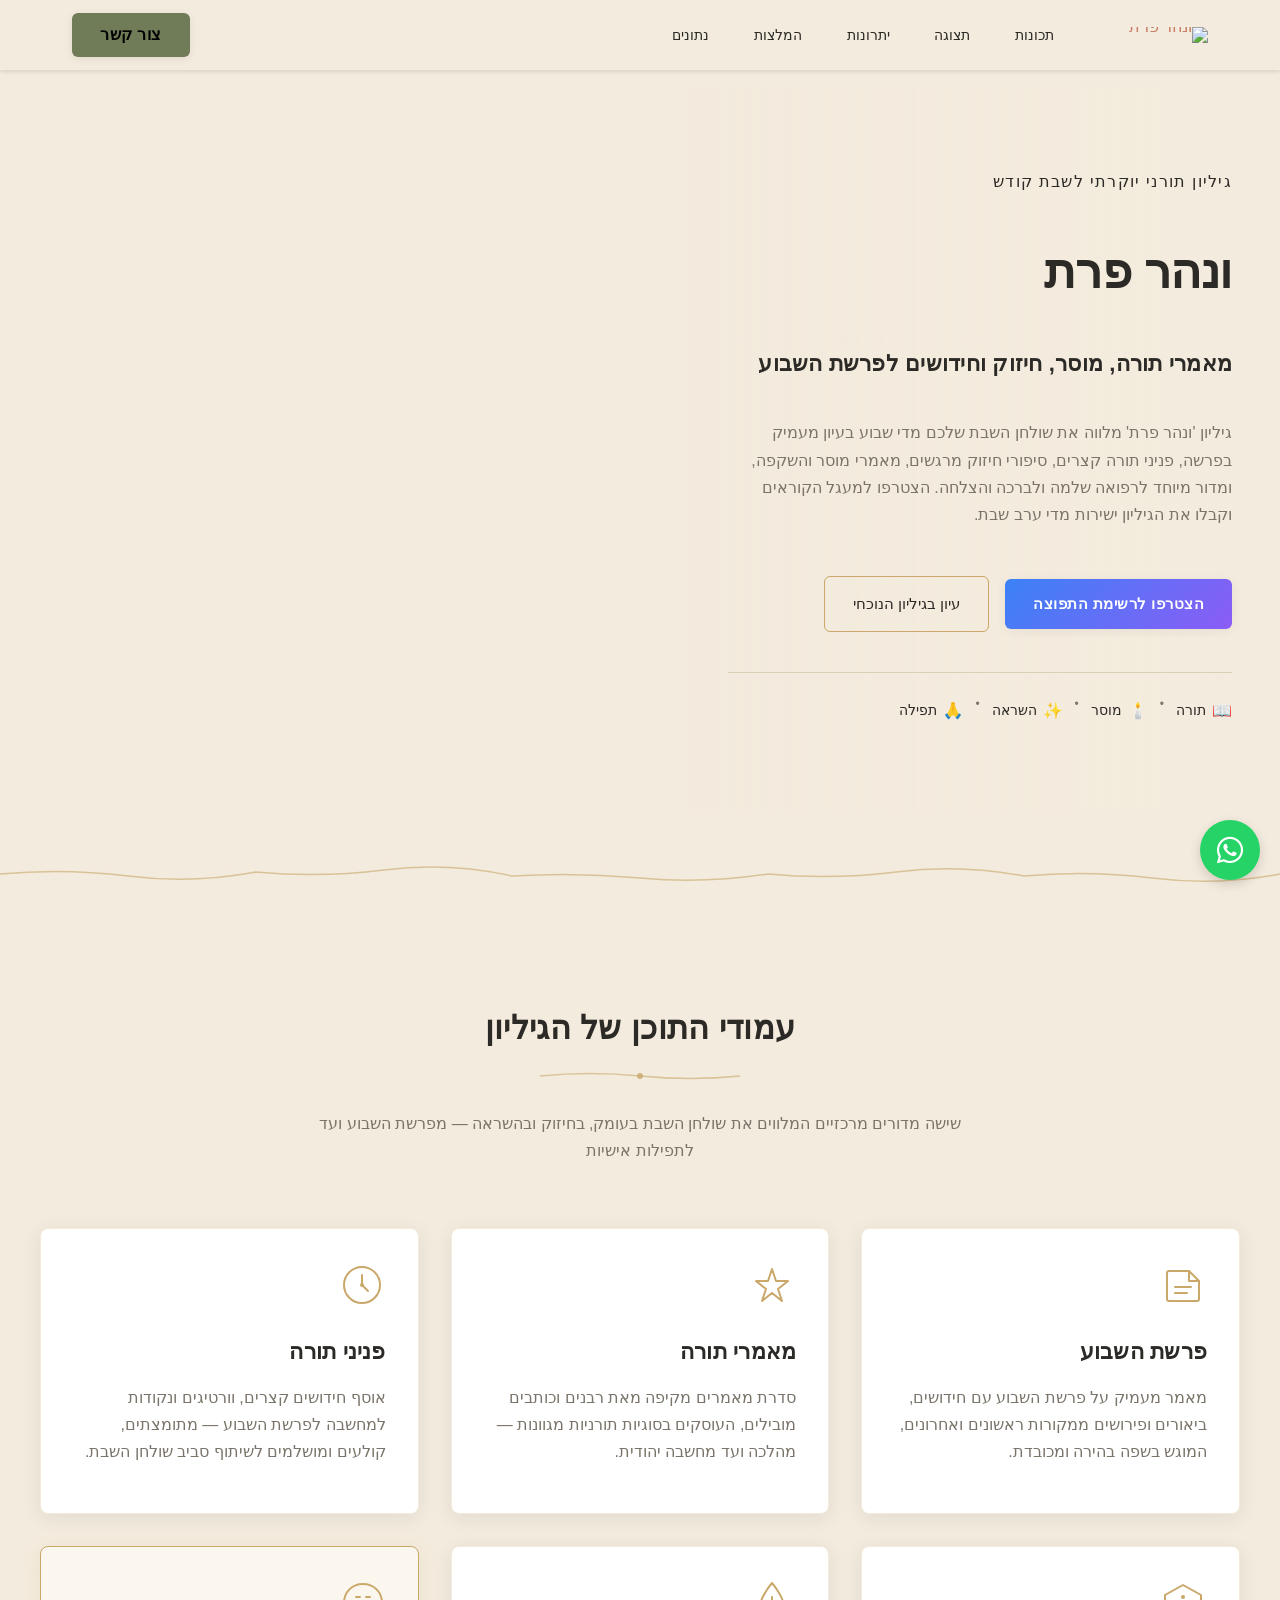
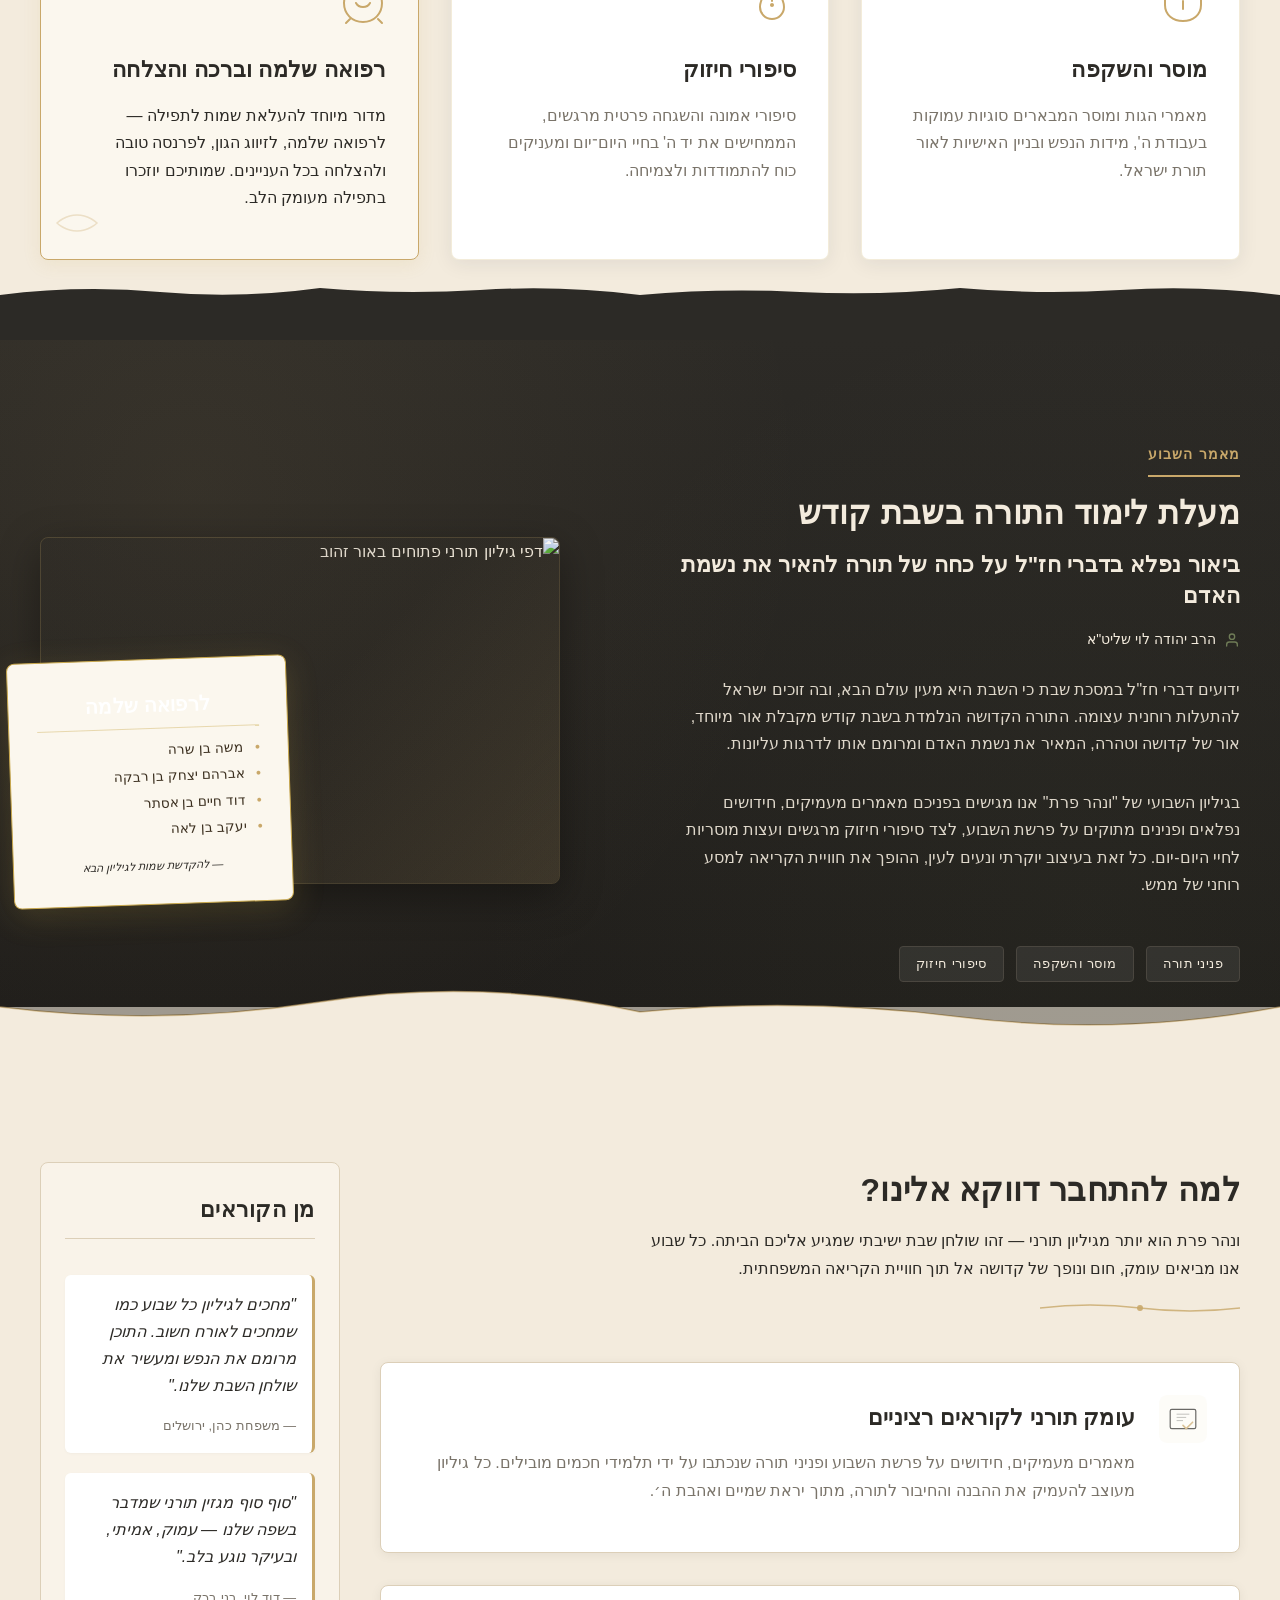
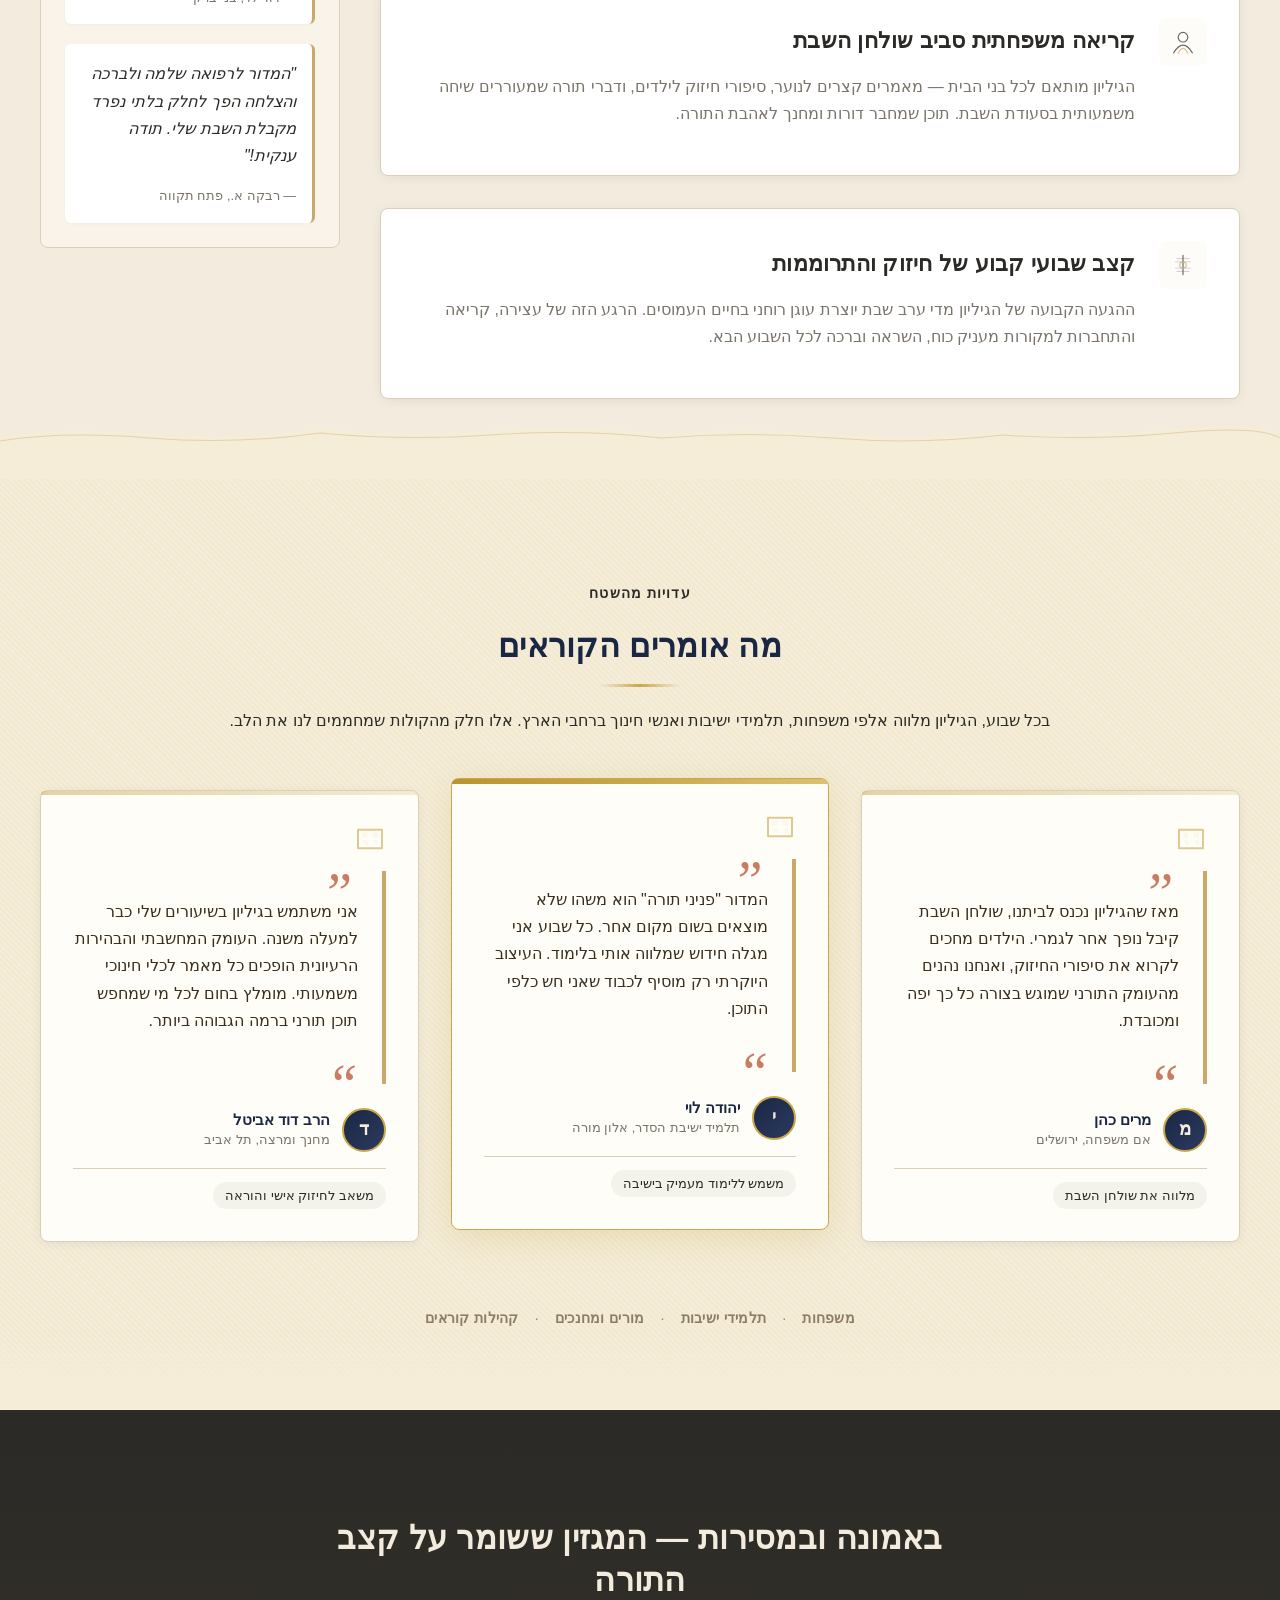
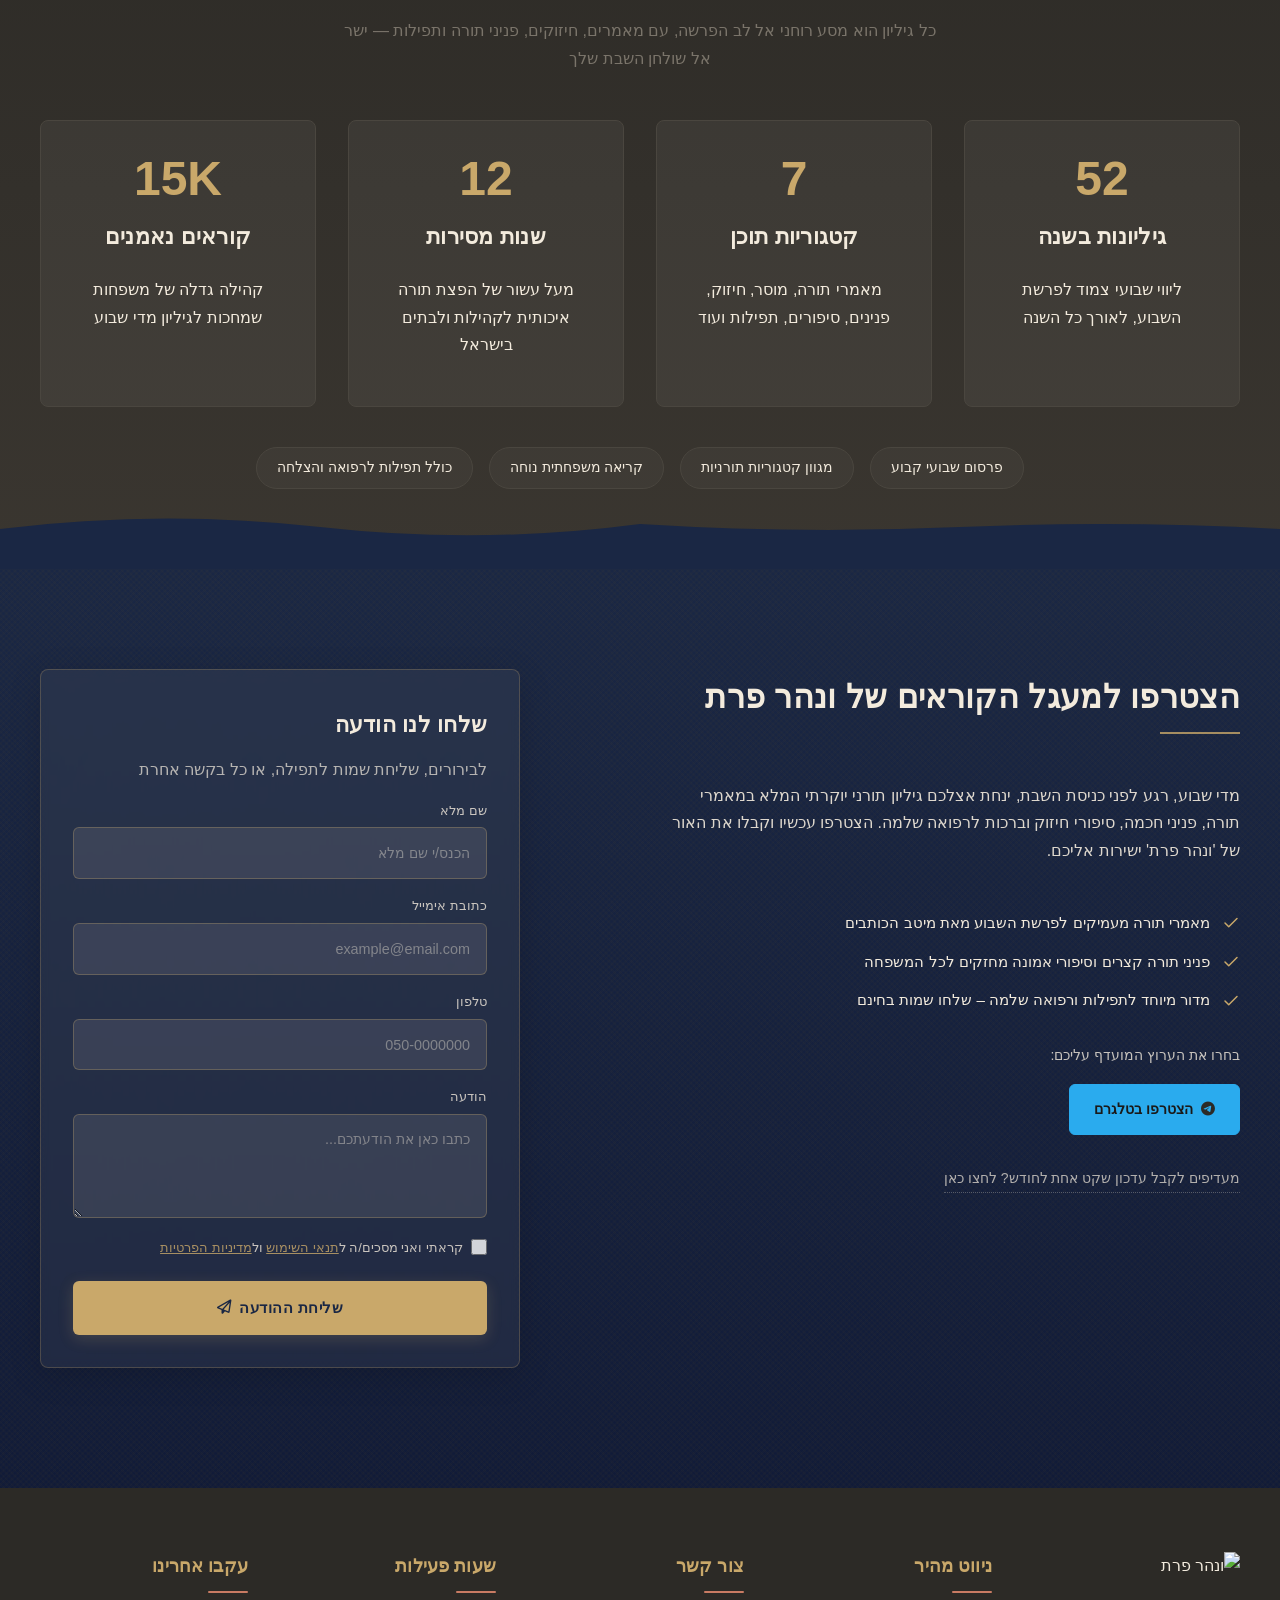
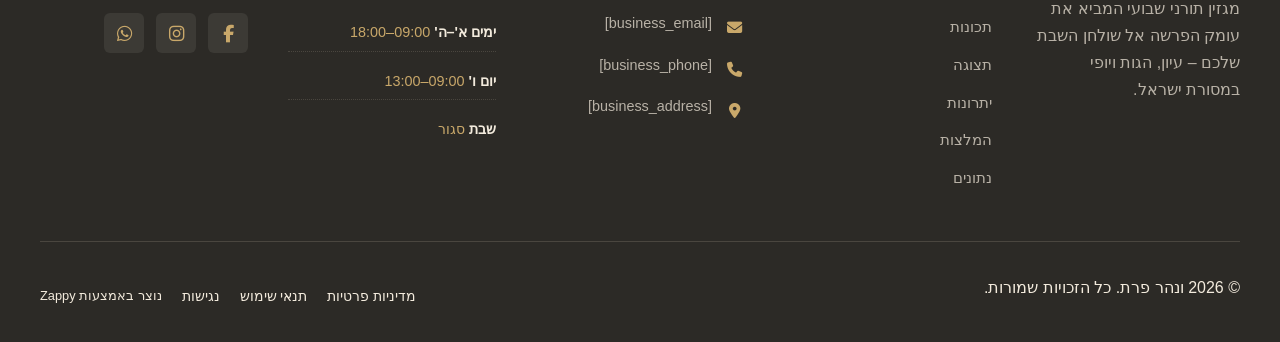
==== commit 6248be4a: "Incremental sync: 1 page(s) — update_button" ====
--- a/index.html
+++ b/index.html
@@ -352,15 +352,15 @@
   <nav class="navbar" dir="rtl">
   <button class="mobile-toggle" id="mobileToggle" aria-label="Menu">
     <svg class="hamburger-icon" width="24" height="24" viewBox="0 0 24 24" fill="none">
-      <path d="M3 12h18M3 6h18M3 18h18" stroke="currentColor" stroke-width="2" stroke-linecap="round"/>
+      <path d="M3 12h18M3 6h18M3 18h18" stroke="currentColor" stroke-width="2" stroke-linecap="round"></path>
     </svg>
     <svg class="close-icon" width="24" height="24" viewBox="0 0 24 24" fill="none" style="display: none;">
-      <path d="M18 6L6 18M6 6l12 12" stroke="currentColor" stroke-width="2" stroke-linecap="round"/>
+      <path d="M18 6L6 18M6 6l12 12" stroke="currentColor" stroke-width="2" stroke-linecap="round"></path>
     </svg>
   </button>
   <button class="phone-header-btn" data-phone="[business_phone]" aria-label="Call">
     <svg width="20" height="20" viewBox="0 0 24 24" fill="currentColor">
-      <path d="M22 16.92v3a2 2 0 0 1-2.18 2 19.79 19.79 0 0 1-8.63-3.07 19.5 19.5 0 0 1-6-6 19.79 19.79 0 0 1-3.07-8.67A2 2 0 0 1 4.11 2h3a2 2 0 0 1 2 1.72 12.84 12.84 0 0 0 .7 2.81 2 2 0 0 1-.45 2.11L8.09 9.91a16 16 0 0 0 6 6l1.27-1.27a2 2 0 0 1 2.11-.45 12.84 12.84 0 0 0 2.81.7A2 2 0 0 1 22 16.92z"/>
+      <path d="M22 16.92v3a2 2 0 0 1-2.18 2 19.79 19.79 0 0 1-8.63-3.07 19.5 19.5 0 0 1-6-6 19.79 19.79 0 0 1-3.07-8.67A2 2 0 0 1 4.11 2h3a2 2 0 0 1 2 1.72 12.84 12.84 0 0 0 .7 2.81 2 2 0 0 1-.45 2.11L8.09 9.91a16 16 0 0 0 6 6l1.27-1.27a2 2 0 0 1 2.11-.45 12.84 12.84 0 0 0 2.81.7A2 2 0 0 1 22 16.92z"></path>
     </svg>
   </button>
   <div class="nav-container">
@@ -832,44 +832,44 @@
   
   <main id="main">
     <section data-band-index="0" id="hero" class="index-hero-section" data-layout-spec="דף הבית-hero" data-hero-treatment="fade-bleed" style="--hero-fade-color: var(--bg-light);" data-hero-type="fullscreen-scrim">
-  <img loading="eager" fetchpriority="high" class="hero-fade-img" data-hero-bg="true" data-placeholder="index-hero-image-1" data-context="An open Torah scroll on a warm Shabbat table, illuminated by soft golden candlelight. The parchment texture is rich and aged, with elegant Hebrew calligraphy visible. A linen tablecloth, a silver Kiddush cup, and gentle shadows create an intimate, sacred atmosphere. The photographic subject sits on the right side of the frame, with warm amber and gold tones blending naturally into the background." width="1200" height="600" src="/assets/site-index-hero-image-1.webp" alt="ספר תורה פתוח על שולחן שבת מואר באור נרות זהוב">
+  <img loading="eager" fetchpriority="high" class="hero-fade-img" data-hero-bg="true" data-placeholder="index-hero-image-1" data-context="An open Torah scroll on a warm Shabbat table, illuminated by soft golden candlelight. The parchment texture is rich and aged, with elegant Hebrew calligraphy visible. A linen tablecloth, a silver Kiddush cup, and gentle shadows create an intimate, sacred atmosphere. The photographic subject sits on the right side of the frame, with warm amber and gold tones blending naturally into the background." width="1200" height="600" src="/assets/site-index-hero-image-1.webp" alt="ספר תורה פתוח על שולחן שבת מואר באור נרות זהוב" data-hero-background="true" data-element-type="image" data-element-id="img-1782237225580-rd1spl0la">
   
   <div class="hero-fade-content">
-    <p class="hero-eyebrow">גיליון תורני יוקרתי לשבת קודש</p>
+    <p class="hero-eyebrow" style="color: rgb(44, 42, 38) !important;">גיליון תורני יוקרתי לשבת קודש</p>
     <h1 class="display-xl">ונהר פרת</h1>
     <h3 class="hero-subtitle">מאמרי תורה, מוסר, חיזוק וחידושים לפרשת השבוע</h3>
     <p class="hero-description">גיליון 'ונהר פרת' מלווה את שולחן השבת שלכם מדי שבוע בעיון מעמיק בפרשה, פניני תורה קצרים, סיפורי חיזוק מרגשים, מאמרי מוסר והשקפה, ומדור מיוחד לרפואה שלמה ולברכה והצלחה. הצטרפו למעגל הקוראים וקבלו את הגיליון ישירות מדי ערב שבת.</p>
     <div class="hero-cta-row">
-      <a href="#subscribe" class="btn-primary">הצטרפו לרשימת התפוצה</a>
-      <a href="#preview" class="btn-ghost">עיון בגיליון הנוכחי</a>
+      <a href="#benefits" class="btn btn-primary" style="color: rgb(255, 255, 255) !important; outline: currentcolor; border-color: transparent !important; background-color: transparent !important; background-image: linear-gradient(135deg, rgb(59, 130, 246), rgb(139, 92, 246)) !important;" data-element-type="button" data-element-id="btn-1782237225577-378j7as96" data-native-element="true">הצטרפו לרשימת התפוצה</a>
+      <a href="#preview" class="btn-ghost" data-element-type="button" data-element-id="btn-1782237225577-xgc4a04t7" data-native-element="true">עיון בגיליון הנוכחי</a>
     </div>
     <div class="hero-trust-line">
       <div class="trust-item">
-        <span class="trust-icon" aria-hidden="true">📖</span>
-        <span>תורה</span>
-      </div>
-      <span class="trust-divider" aria-hidden="true">•</span>
-      <div class="trust-item">
-        <span class="trust-icon" aria-hidden="true">🕯️</span>
-        <span>מוסר</span>
-      </div>
-      <span class="trust-divider" aria-hidden="true">•</span>
-      <div class="trust-item">
-        <span class="trust-icon" aria-hidden="true">✨</span>
-        <span>השראה</span>
-      </div>
-      <span class="trust-divider" aria-hidden="true">•</span>
-      <div class="trust-item">
-        <span class="trust-icon" aria-hidden="true">🙏</span>
-        <span>תפילה</span>
+        <span class="trust-icon" aria-hidden="true" style="color: rgb(44, 42, 38) !important;">📖</span>
+        <span style="color: rgb(44, 42, 38) !important;">תורה</span>
+      </div>
+      <p class="zappy-editable"><span class="trust-divider" aria-hidden="true" style="color: rgb(44, 42, 38) !important;">•</span>
+      </p><div class="trust-item">
+        <span class="trust-icon" aria-hidden="true" style="color: rgb(44, 42, 38) !important;">🕯️</span>
+        <span style="color: rgb(44, 42, 38) !important;">מוסר</span>
+      </div>
+      <p class="zappy-editable"><span class="trust-divider" aria-hidden="true" style="color: rgb(44, 42, 38) !important;">•</span>
+      </p><div class="trust-item">
+        <span class="trust-icon" aria-hidden="true" style="color: rgb(44, 42, 38) !important;">✨</span>
+        <span style="color: rgb(44, 42, 38) !important;">השראה</span>
+      </div>
+      <p class="zappy-editable"><span class="trust-divider" aria-hidden="true" style="color: rgb(44, 42, 38) !important;">•</span>
+      </p><div class="trust-item">
+        <span class="trust-icon" aria-hidden="true" style="color: rgb(44, 42, 38) !important;">🙏</span>
+        <span style="color: rgb(44, 42, 38) !important;">תפילה</span>
       </div>
     </div>
   </div>
 
   <div class="hero-divider-wrapper" data-no-icon-edit="true" aria-hidden="true">
     <svg viewBox="0 0 1200 60" preserveAspectRatio="none" xmlns="http://www.w3.org/2000/svg">
-      <path d="M0,60 L0,28 Q60,22 120,30 T240,26 Q300,32 360,24 T480,30 Q540,26 600,32 T720,28 Q780,34 840,26 T960,30 Q1020,24 1080,32 T1200,28 L1200,60 Z" fill="var(--bg-light)"/>
-      <path d="M0,34 Q60,28 120,36 T240,32 Q300,38 360,30 T480,36 Q540,32 600,38 T720,34 Q780,40 840,32 T960,36 Q1020,30 1080,38 T1200,34" fill="var(--bg-light)" stroke="var(--secondary)" stroke-width="1.5" opacity="0.6"/>
+      <path d="M0,60 L0,28 Q60,22 120,30 T240,26 Q300,32 360,24 T480,30 Q540,26 600,32 T720,28 Q780,34 840,26 T960,30 Q1020,24 1080,32 T1200,28 L1200,60 Z" fill="var(--bg-light)"></path>
+      <path d="M0,34 Q60,28 120,36 T240,32 Q300,38 360,30 T480,36 Q540,32 600,38 T720,34 Q780,40 840,32 T960,36 Q1020,30 1080,38 T1200,34" fill="var(--bg-light)" stroke="var(--secondary)" stroke-width="1.5" opacity="0.6"></path>
     </svg>
   </div>
 </section>
@@ -881,8 +881,8 @@
       <h2>עמודי התוכן של הגיליון</h2>
       <div class="index-features-section__header-divider" aria-hidden="true">
         <svg viewBox="0 0 200 20" preserveAspectRatio="none" xmlns="http://www.w3.org/2000/svg">
-          <path d="M0,10 Q50,5 100,10 T200,10" fill="none" stroke="var(--secondary)" stroke-width="1.5" opacity="0.6"/>
-          <circle cx="100" cy="10" r="3" fill="var(--secondary)" opacity="0.8"/>
+          <path d="M0,10 Q50,5 100,10 T200,10" fill="none" stroke="var(--secondary)" stroke-width="1.5" opacity="0.6"></path>
+          <circle cx="100" cy="10" r="3" fill="var(--secondary)" opacity="0.8"></circle>
         </svg>
       </div>
       <p>שישה מדורים מרכזיים המלווים את שולחן השבת בעומק, בחיזוק ובהשראה — מפרשת השבוע ועד לתפילות אישיות</p>
@@ -895,10 +895,10 @@
       <article class="index-features-section__card">
         <div class="index-features-section__card-icon">
           <svg data-element-type="icon" data-icon-type="svg" viewBox="0 0 48 48" fill="none" xmlns="http://www.w3.org/2000/svg">
-            <path d="M8 12C8 10.8954 8.89543 10 10 10H30L40 20V38C40 39.1046 39.1046 40 38 40H10C8.89543 40 8 39.1046 8 38V12Z" stroke="currentColor" stroke-width="2" stroke-linecap="round" stroke-linejoin="round"/>
-            <path d="M30 10V20H40" stroke="currentColor" stroke-width="2" stroke-linecap="round" stroke-linejoin="round"/>
-            <path d="M16 26H32" stroke="currentColor" stroke-width="2" stroke-linecap="round"/>
-            <path d="M16 32H28" stroke="currentColor" stroke-width="2" stroke-linecap="round"/>
+            <path d="M8 12C8 10.8954 8.89543 10 10 10H30L40 20V38C40 39.1046 39.1046 40 38 40H10C8.89543 40 8 39.1046 8 38V12Z" stroke="currentColor" stroke-width="2" stroke-linecap="round" stroke-linejoin="round"></path>
+            <path d="M30 10V20H40" stroke="currentColor" stroke-width="2" stroke-linecap="round" stroke-linejoin="round"></path>
+            <path d="M16 26H32" stroke="currentColor" stroke-width="2" stroke-linecap="round"></path>
+            <path d="M16 32H28" stroke="currentColor" stroke-width="2" stroke-linecap="round"></path>
           </svg>
         </div>
         <h3>פרשת השבוע</h3>
@@ -909,7 +909,7 @@
       <article class="index-features-section__card">
         <div class="index-features-section__card-icon">
           <svg data-element-type="icon" data-icon-type="svg" viewBox="0 0 48 48" fill="none" xmlns="http://www.w3.org/2000/svg">
-            <path d="M24 8L28 20H40L30 28L34 40L24 32L14 40L18 28L8 20H20L24 8Z" stroke="currentColor" stroke-width="2" stroke-linejoin="round"/>
+            <path d="M24 8L28 20H40L30 28L34 40L24 32L14 40L18 28L8 20H20L24 8Z" stroke="currentColor" stroke-width="2" stroke-linejoin="round"></path>
           </svg>
         </div>
         <h3>מאמרי תורה</h3>
@@ -920,9 +920,9 @@
       <article class="index-features-section__card">
         <div class="index-features-section__card-icon">
           <svg data-element-type="icon" data-icon-type="svg" viewBox="0 0 48 48" fill="none" xmlns="http://www.w3.org/2000/svg">
-            <path d="M24 6C14.0589 6 6 14.0589 6 24C6 33.9411 14.0589 42 24 42C33.9411 42 42 33.9411 42 24C42 14.0589 33.9411 6 24 6Z" stroke="currentColor" stroke-width="2"/>
-            <path d="M24 14V24L30 30" stroke="currentColor" stroke-width="2" stroke-linecap="round" stroke-linejoin="round"/>
-            <circle cx="24" cy="24" r="2" fill="currentColor"/>
+            <path d="M24 6C14.0589 6 6 14.0589 6 24C6 33.9411 14.0589 42 24 42C33.9411 42 42 33.9411 42 24C42 14.0589 33.9411 6 24 6Z" stroke="currentColor" stroke-width="2"></path>
+            <path d="M24 14V24L30 30" stroke="currentColor" stroke-width="2" stroke-linecap="round" stroke-linejoin="round"></path>
+            <circle cx="24" cy="24" r="2" fill="currentColor"></circle>
           </svg>
         </div>
         <h3>פניני תורה</h3>
@@ -933,9 +933,9 @@
       <article class="index-features-section__card">
         <div class="index-features-section__card-icon">
           <svg data-element-type="icon" data-icon-type="svg" viewBox="0 0 48 48" fill="none" xmlns="http://www.w3.org/2000/svg">
-            <path d="M24 6L6 16V26C6 35.9411 14.0589 42 24 42C33.9411 42 42 35.9411 42 26V16L24 6Z" stroke="currentColor" stroke-width="2" stroke-linejoin="round"/>
-            <path d="M24 22V30" stroke="currentColor" stroke-width="2" stroke-linecap="round"/>
-            <circle cx="24" cy="18" r="2" fill="currentColor"/>
+            <path d="M24 6L6 16V26C6 35.9411 14.0589 42 24 42C33.9411 42 42 35.9411 42 26V16L24 6Z" stroke="currentColor" stroke-width="2" stroke-linejoin="round"></path>
+            <path d="M24 22V30" stroke="currentColor" stroke-width="2" stroke-linecap="round"></path>
+            <circle cx="24" cy="18" r="2" fill="currentColor"></circle>
           </svg>
         </div>
         <h3>מוסר והשקפה</h3>
@@ -946,9 +946,9 @@
       <article class="index-features-section__card">
         <div class="index-features-section__card-icon">
           <svg data-element-type="icon" data-icon-type="svg" viewBox="0 0 48 48" fill="none" xmlns="http://www.w3.org/2000/svg">
-            <path d="M24 4C24 4 12 18 12 28C12 34.6274 17.3726 40 24 40C30.6274 40 36 34.6274 36 28C36 18 24 4 24 4Z" stroke="currentColor" stroke-width="2" stroke-linejoin="round"/>
-            <path d="M24 28C25.1046 28 26 27.1046 26 26C26 24.8954 25.1046 24 24 24C22.8954 24 22 24.8954 22 26C22 27.1046 22.8954 28 24 28Z" fill="currentColor"/>
-            <path d="M24 22V18" stroke="currentColor" stroke-width="2" stroke-linecap="round"/>
+            <path d="M24 4C24 4 12 18 12 28C12 34.6274 17.3726 40 24 40C30.6274 40 36 34.6274 36 28C36 18 24 4 24 4Z" stroke="currentColor" stroke-width="2" stroke-linejoin="round"></path>
+            <path d="M24 28C25.1046 28 26 27.1046 26 26C26 24.8954 25.1046 24 24 24C22.8954 24 22 24.8954 22 26C22 27.1046 22.8954 28 24 28Z" fill="currentColor"></path>
+            <path d="M24 22V18" stroke="currentColor" stroke-width="2" stroke-linecap="round"></path>
           </svg>
         </div>
         <h3>סיפורי חיזוק</h3>
@@ -959,16 +959,16 @@
       <article class="index-features-section__card index-features-section__card--prayer">
         <div class="index-features-section__card-icon">
           <svg data-element-type="icon" data-icon-type="svg" viewBox="0 0 48 48" fill="none" xmlns="http://www.w3.org/2000/svg">
-            <path d="M12 40L8 44M40 40L44 44M44 24C44 34.9411 35.9411 43 25 43C14.0589 43 6 34.9411 6 24C6 13.0589 14.0589 5 25 5C35.9411 5 44 13.0589 44 24Z" stroke="currentColor" stroke-width="2" stroke-linecap="round"/>
-            <path d="M18 24C18 24 20 28 25 28C30 28 32 24 32 24" stroke="currentColor" stroke-width="2" stroke-linecap="round"/>
-            <path d="M18 18H22M28 18H32" stroke="currentColor" stroke-width="2" stroke-linecap="round"/>
+            <path d="M12 40L8 44M40 40L44 44M44 24C44 34.9411 35.9411 43 25 43C14.0589 43 6 34.9411 6 24C6 13.0589 14.0589 5 25 5C35.9411 5 44 13.0589 44 24Z" stroke="currentColor" stroke-width="2" stroke-linecap="round"></path>
+            <path d="M18 24C18 24 20 28 25 28C30 28 32 24 32 24" stroke="currentColor" stroke-width="2" stroke-linecap="round"></path>
+            <path d="M18 18H22M28 18H32" stroke="currentColor" stroke-width="2" stroke-linecap="round"></path>
           </svg>
         </div>
         <h3>רפואה שלמה וברכה והצלחה</h3>
         <p>מדור מיוחד להעלאת שמות לתפילה — לרפואה שלמה, לזיווג הגון, לפרנסה טובה ולהצלחה בכל העניינים. שמותיכם יוזכרו בתפילה מעומק הלב.</p>
         <div class="index-features-section__prayer-accent" aria-hidden="true">
           <svg viewBox="0 0 48 48" fill="none" xmlns="http://www.w3.org/2000/svg">
-            <path d="M4 24C4 24 12 16 24 16C36 16 44 24 44 24C44 24 36 32 24 32C12 32 4 24 4 24Z" stroke="var(--secondary)" stroke-width="1.5" opacity="0.5"/>
+            <path d="M4 24C4 24 12 16 24 16C36 16 44 24 44 24C44 24 36 32 24 32C12 32 4 24 4 24Z" stroke="var(--secondary)" stroke-width="1.5" opacity="0.5"></path>
           </svg>
         </div>
       </article>
@@ -979,7 +979,7 @@
   <!-- Bottom Divider: Olive-branch inspired wave -->
   <div class="index-features-section__divider-wrapper" aria-hidden="true">
     <svg data-no-icon-edit="true" aria-hidden="true" viewBox="0 0 1200 80" preserveAspectRatio="none" xmlns="http://www.w3.org/2000/svg">
-      <path d="M0,80 L0,35 Q75,25 150,32 T300,28 Q375,35 450,30 T600,35 Q675,28 750,32 T900,28 Q975,35 1050,30 T1200,35 L1200,80 Z" fill="#2C2A26"/>
+      <path d="M0,80 L0,35 Q75,25 150,32 T300,28 Q375,35 450,30 T600,35 Q675,28 750,32 T900,28 Q975,35 1050,30 T1200,35 L1200,80 Z" fill="#2C2A26"></path>
     </svg>
   </div>
 </section>
@@ -993,7 +993,7 @@
         <h2 class="index-showcase-section__article-title">מעלת לימוד התורה בשבת קודש</h2>
         <h3 class="index-showcase-section__article-subtitle">ביאור נפלא בדברי חז"ל על כחה של תורה להאיר את נשמת האדם</h3>
         <div class="index-showcase-section__author-line">
-          <svg class="index-showcase-section__author-icon" data-element-type="icon" data-icon-type="svg" width="16" height="16" viewBox="0 0 24 24" fill="none" stroke="currentColor" stroke-width="2" stroke-linecap="round" stroke-linejoin="round"><path d="M20 21v-2a4 4 0 0 0-4-4H8a4 4 0 0 0-4 4v2"/><circle cx="12" cy="7" r="4"/></svg>
+          <svg class="index-showcase-section__author-icon" data-element-type="icon" data-icon-type="svg" width="16" height="16" viewBox="0 0 24 24" fill="none" stroke="currentColor" stroke-width="2" stroke-linecap="round" stroke-linejoin="round"><path d="M20 21v-2a4 4 0 0 0-4-4H8a4 4 0 0 0-4 4v2"></path><circle cx="12" cy="7" r="4"></circle></svg>
           <span class="index-showcase-section__author-name">הרב יהודה לוי שליט"א</span>
         </div>
       </div>
@@ -1037,14 +1037,14 @@
     <svg data-no-icon-edit="true" aria-hidden="true" viewBox="0 0 1200 80" preserveAspectRatio="none" xmlns="http://www.w3.org/2000/svg">
       <defs>
         <linearGradient id="index-showcase-divider-grad" x1="0%" y1="0%" x2="0%" y2="100%">
-          <stop offset="0%" stop-color="#C9A86A" stop-opacity="0.3"/>
-          <stop offset="100%" stop-color="#F3EBDD" stop-opacity="1"/>
+          <stop offset="0%" stop-color="#C9A86A" stop-opacity="0.3"></stop>
+          <stop offset="100%" stop-color="#F3EBDD" stop-opacity="1"></stop>
         </linearGradient>
       </defs>
       <!-- Main diagonal fill -->
-      <path d="M0,80 L0,25 Q150,45 300,20 T600,30 Q750,15 900,35 T1200,25 L1200,80 Z" fill="var(--bg-light)"/>
+      <path d="M0,80 L0,25 Q150,45 300,20 T600,30 Q750,15 900,35 T1200,25 L1200,80 Z" fill="var(--bg-light)"></path>
       <!-- Thin embossed gold contour line -->
-      <path d="M0,25 Q150,45 300,20 T600,30 Q750,15 900,35 T1200,25" fill="var(--bg-light)" stroke="#C9A86A" stroke-width="1.5" opacity="0.6"/>
+      <path d="M0,25 Q150,45 300,20 T600,30 Q750,15 900,35 T1200,25" fill="var(--bg-light)" stroke="#C9A86A" stroke-width="1.5" opacity="0.6"></path>
     </svg>
   </div>
 </section>
@@ -1058,8 +1058,8 @@
                 <p>ונהר פרת הוא יותר מגיליון תורני — זהו שולחן שבת ישיבתי שמגיע אליכם הביתה. כל שבוע אנו מביאים עומק, חום ונופך של קדושה אל תוך חוויית הקריאה המשפחתית.</p>
                 <div class="header-underline" aria-hidden="true">
                     <svg data-no-icon-edit="true" viewBox="0 0 200 12" preserveAspectRatio="none" xmlns="http://www.w3.org/2000/svg">
-                        <path d="M0,6 Q50,0 100,6 T200,6" fill="none" stroke="var(--secondary)" stroke-width="1.5" opacity="0.8"/>
-                        <circle cx="100" cy="6" r="3" fill="var(--secondary)" opacity="0.9"/>
+                        <path d="M0,6 Q50,0 100,6 T200,6" fill="none" stroke="var(--secondary)" stroke-width="1.5" opacity="0.8"></path>
+                        <circle cx="100" cy="6" r="3" fill="var(--secondary)" opacity="0.9"></circle>
                     </svg>
                 </div>
             </div>
@@ -1069,11 +1069,11 @@
                 <div class="benefit-block">
                     <div class="benefit-visual" aria-hidden="true">
                         <svg data-element-type="icon" data-icon-type="svg" viewBox="0 0 40 40" xmlns="http://www.w3.org/2000/svg">
-                            <rect x="4" y="8" width="32" height="24" rx="2" fill="none" stroke="currentColor" stroke-width="1.5"/>
-                            <line x1="12" y1="14" x2="28" y2="14" stroke="currentColor" stroke-width="1" opacity="0.5"/>
-                            <line x1="12" y1="18" x2="24" y2="18" stroke="currentColor" stroke-width="1" opacity="0.5"/>
-                            <line x1="12" y1="22" x2="20" y2="22" stroke="currentColor" stroke-width="1" opacity="0.5"/>
-                            <path d="M20,28 L24,32 L32,24" fill="none" stroke="var(--secondary)" stroke-width="2" stroke-linecap="round" stroke-linejoin="round"/>
+                            <rect x="4" y="8" width="32" height="24" rx="2" fill="none" stroke="currentColor" stroke-width="1.5"></rect>
+                            <line x1="12" y1="14" x2="28" y2="14" stroke="currentColor" stroke-width="1" opacity="0.5"></line>
+                            <line x1="12" y1="18" x2="24" y2="18" stroke="currentColor" stroke-width="1" opacity="0.5"></line>
+                            <line x1="12" y1="22" x2="20" y2="22" stroke="currentColor" stroke-width="1" opacity="0.5"></line>
+                            <path d="M20,28 L24,32 L32,24" fill="none" stroke="var(--secondary)" stroke-width="2" stroke-linecap="round" stroke-linejoin="round"></path>
                         </svg>
                     </div>
                     <div class="benefit-content">
@@ -1086,9 +1086,9 @@
                 <div class="benefit-block">
                     <div class="benefit-visual" aria-hidden="true">
                         <svg data-element-type="icon" data-icon-type="svg" viewBox="0 0 40 40" xmlns="http://www.w3.org/2000/svg">
-                            <circle cx="20" cy="14" r="6" fill="none" stroke="currentColor" stroke-width="1.5"/>
-                            <path d="M8,34 Q14,24 20,24 Q26,24 32,34" fill="none" stroke="currentColor" stroke-width="1.5"/>
-                            <path d="M14,34 Q17,28 20,28 Q23,28 26,34" fill="none" stroke="var(--secondary)" stroke-width="1.5" stroke-linecap="round"/>
+                            <circle cx="20" cy="14" r="6" fill="none" stroke="currentColor" stroke-width="1.5"></circle>
+                            <path d="M8,34 Q14,24 20,24 Q26,24 32,34" fill="none" stroke="currentColor" stroke-width="1.5"></path>
+                            <path d="M14,34 Q17,28 20,28 Q23,28 26,34" fill="none" stroke="var(--secondary)" stroke-width="1.5" stroke-linecap="round"></path>
                         </svg>
                     </div>
                     <div class="benefit-content">
@@ -1101,12 +1101,12 @@
                 <div class="benefit-block">
                     <div class="benefit-visual" aria-hidden="true">
                         <svg data-element-type="icon" data-icon-type="svg" viewBox="0 0 40 40" xmlns="http://www.w3.org/2000/svg">
-                            <path d="M20,8 L20,32" stroke="currentColor" stroke-width="1.5" stroke-linecap="round"/>
-                            <circle cx="20" cy="20" r="4" fill="none" stroke="var(--secondary)" stroke-width="1.5"/>
-                            <path d="M12,12 L28,12" stroke="currentColor" stroke-width="1" opacity="0.4"/>
-                            <path d="M10,16 L30,16" stroke="currentColor" stroke-width="1" opacity="0.3"/>
-                            <path d="M10,24 L30,24" stroke="currentColor" stroke-width="1" opacity="0.3"/>
-                            <path d="M12,28 L28,28" stroke="currentColor" stroke-width="1" opacity="0.4"/>
+                            <path d="M20,8 L20,32" stroke="currentColor" stroke-width="1.5" stroke-linecap="round"></path>
+                            <circle cx="20" cy="20" r="4" fill="none" stroke="var(--secondary)" stroke-width="1.5"></circle>
+                            <path d="M12,12 L28,12" stroke="currentColor" stroke-width="1" opacity="0.4"></path>
+                            <path d="M10,16 L30,16" stroke="currentColor" stroke-width="1" opacity="0.3"></path>
+                            <path d="M10,24 L30,24" stroke="currentColor" stroke-width="1" opacity="0.3"></path>
+                            <path d="M12,28 L28,28" stroke="currentColor" stroke-width="1" opacity="0.4"></path>
                         </svg>
                     </div>
                     <div class="benefit-content">
@@ -1139,11 +1139,11 @@
     <div class="index-benefits-divider-wrapper" aria-hidden="true">
         <svg data-no-icon-edit="true" viewBox="0 0 1200 80" preserveAspectRatio="none" xmlns="http://www.w3.org/2000/svg">
             <!-- Base muted olive layer (lower) -->
-            <path d="M0,80 L0,55 Q80,45 160,52 T320,48 Q400,55 480,50 T640,52 Q720,48 800,55 T960,50 Q1040,48 1120,55 T1200,50 L1200,80 Z" fill="#F5EDD8" opacity="0.25"/>
+            <path d="M0,80 L0,55 Q80,45 160,52 T320,48 Q400,55 480,50 T640,52 Q720,48 800,55 T960,50 Q1040,48 1120,55 T1200,50 L1200,80 Z" fill="#F5EDD8" opacity="0.25"></path>
             <!-- Cream top layer (offset slightly) -->
-            <path d="M0,80 L0,38 Q60,28 140,35 T300,30 Q380,38 460,32 T620,35 Q700,28 780,35 T940,32 Q1020,38 1100,30 T1200,35 L1200,80 Z" fill="#F5EDD8"/>
+            <path d="M0,80 L0,38 Q60,28 140,35 T300,30 Q380,38 460,32 T620,35 Q700,28 780,35 T940,32 Q1020,38 1100,30 T1200,35 L1200,80 Z" fill="#F5EDD8"></path>
             <!-- Subtle gold accent line -->
-            <path d="M0,42 Q60,32 140,39 T300,34 Q380,42 460,36 T620,39 Q700,32 780,39 T940,36 Q1020,42 1100,34 T1200,39" fill="#F5EDD8" stroke="var(--secondary)" stroke-width="1" opacity="0.4"/>
+            <path d="M0,42 Q60,32 140,39 T300,34 Q380,42 460,36 T620,39 Q700,32 780,39 T940,36 Q1020,42 1100,34 T1200,39" fill="#F5EDD8" stroke="var(--secondary)" stroke-width="1" opacity="0.4"></path>
         </svg>
     </div>
 </section>
@@ -1166,8 +1166,8 @@
         <div class="index-testimonials-section__card-accent"></div>
         <div class="index-testimonials-section__card-content">
           <svg class="index-testimonials-section__quote-icon" data-element-type="icon" data-icon-type="svg" viewBox="0 0 24 24" fill="none" xmlns="http://www.w3.org/2000/svg">
-            <path d="M10 11H6V7H10V11ZM18 11H14V7H18V11ZM10 17L6 13H10V17ZM18 17L14 13H18V17Z" fill="currentColor" opacity="0.12"/>
-            <path d="M3 5H21V19H3V5Z" stroke="currentColor" stroke-width="1.5" stroke-linecap="round" stroke-linejoin="round"/>
+            <path d="M10 11H6V7H10V11ZM18 11H14V7H18V11ZM10 17L6 13H10V17ZM18 17L14 13H18V17Z" fill="currentColor" opacity="0.12"></path>
+            <path d="M3 5H21V19H3V5Z" stroke="currentColor" stroke-width="1.5" stroke-linecap="round" stroke-linejoin="round"></path>
           </svg>
           <blockquote class="index-testimonials-section__quote">
             <p>מאז שהגיליון נכנס לביתנו, שולחן השבת קיבל נופך אחר לגמרי. הילדים מחכים לקרוא את סיפורי החיזוק, ואנחנו נהנים מהעומק התורני שמוגש בצורה כל כך יפה ומכובדת.</p>
@@ -1192,8 +1192,8 @@
         <div class="index-testimonials-section__card-accent"></div>
         <div class="index-testimonials-section__card-content">
           <svg class="index-testimonials-section__quote-icon" data-element-type="icon" data-icon-type="svg" viewBox="0 0 24 24" fill="none" xmlns="http://www.w3.org/2000/svg">
-            <path d="M10 11H6V7H10V11ZM18 11H14V7H18V11ZM10 17L6 13H10V17ZM18 17L14 13H18V17Z" fill="currentColor" opacity="0.12"/>
-            <path d="M3 5H21V19H3V5Z" stroke="currentColor" stroke-width="1.5" stroke-linecap="round" stroke-linejoin="round"/>
+            <path d="M10 11H6V7H10V11ZM18 11H14V7H18V11ZM10 17L6 13H10V17ZM18 17L14 13H18V17Z" fill="currentColor" opacity="0.12"></path>
+            <path d="M3 5H21V19H3V5Z" stroke="currentColor" stroke-width="1.5" stroke-linecap="round" stroke-linejoin="round"></path>
           </svg>
           <blockquote class="index-testimonials-section__quote">
             <p>המדור "פניני תורה" הוא משהו שלא מוצאים בשום מקום אחר. כל שבוע אני מגלה חידוש שמלווה אותי בלימוד. העיצוב היוקרתי רק מוסיף לכבוד שאני חש כלפי התוכן.</p>
@@ -1218,8 +1218,8 @@
         <div class="index-testimonials-section__card-accent"></div>
         <div class="index-testimonials-section__card-content">
           <svg class="index-testimonials-section__quote-icon" data-element-type="icon" data-icon-type="svg" viewBox="0 0 24 24" fill="none" xmlns="http://www.w3.org/2000/svg">
-            <path d="M10 11H6V7H10V11ZM18 11H14V7H18V11ZM10 17L6 13H10V17ZM18 17L14 13H18V17Z" fill="currentColor" opacity="0.12"/>
-            <path d="M3 5H21V19H3V5Z" stroke="currentColor" stroke-width="1.5" stroke-linecap="round" stroke-linejoin="round"/>
+            <path d="M10 11H6V7H10V11ZM18 11H14V7H18V11ZM10 17L6 13H10V17ZM18 17L14 13H18V17Z" fill="currentColor" opacity="0.12"></path>
+            <path d="M3 5H21V19H3V5Z" stroke="currentColor" stroke-width="1.5" stroke-linecap="round" stroke-linejoin="round"></path>
           </svg>
           <blockquote class="index-testimonials-section__quote">
             <p>אני משתמש בגיליון בשיעורים שלי כבר למעלה משנה. העומק המחשבתי והבהירות הרעיונית הופכים כל מאמר לכלי חינוכי משמעותי. מומלץ בחום לכל מי שמחפש תוכן תורני ברמה הגבוהה ביותר.</p>
@@ -1259,11 +1259,11 @@
     <svg data-no-icon-edit="true" aria-hidden="true" viewBox="0 0 1200 80" preserveAspectRatio="none" xmlns="http://www.w3.org/2000/svg">
       <defs>
         <linearGradient id="candlelight-fade" x1="0%" y1="0%" x2="0%" y2="100%">
-          <stop offset="0%" stop-color="#F5EDD8" stop-opacity="0"/>
-          <stop offset="100%" stop-color="#F5EDD8" stop-opacity="1"/>
+          <stop offset="0%" stop-color="#F5EDD8" stop-opacity="0"></stop>
+          <stop offset="100%" stop-color="#F5EDD8" stop-opacity="1"></stop>
         </linearGradient>
       </defs>
-      <rect x="0" y="0" width="1200" height="80" fill="url(#candlelight-fade)"/>
+      <rect x="0" y="0" width="1200" height="80" fill="url(#candlelight-fade)"></rect>
     </svg>
   </div>
 </section>
@@ -1308,7 +1308,7 @@
 
   <div class="index-stats-section__divider-wrapper">
     <svg data-no-icon-edit="true" aria-hidden="true" viewBox="0 0 1200 80" preserveAspectRatio="none" xmlns="http://www.w3.org/2000/svg">
-      <path d="M0,80 L0,40 Q150,20 300,38 T600,35 Q750,45 900,38 T1200,40 L1200,80 Z" fill="#1A2744"/>
+      <path d="M0,80 L0,40 Q150,20 300,38 T600,35 Q750,45 900,38 T1200,40 L1200,80 Z" fill="#1A2744"></path>
     </svg>
   </div>
 </section>
@@ -1331,15 +1331,15 @@
       <!-- Compact Bullet-like List -->
       <ul class="index-cta-section__benefits">
         <li class="index-cta-section__benefit-item">
-          <svg class="index-cta-section__benefit-icon" data-element-type="icon" data-icon-type="svg" width="18" height="18" viewBox="0 0 24 24" fill="none" stroke="currentColor" stroke-width="2" stroke-linecap="round" stroke-linejoin="round"><path d="M20 6L9 17l-5-5"/></svg>
+          <svg class="index-cta-section__benefit-icon" data-element-type="icon" data-icon-type="svg" width="18" height="18" viewBox="0 0 24 24" fill="none" stroke="currentColor" stroke-width="2" stroke-linecap="round" stroke-linejoin="round"><path d="M20 6L9 17l-5-5"></path></svg>
           <span>מאמרי תורה מעמיקים לפרשת השבוע מאת מיטב הכותבים</span>
         </li>
         <li class="index-cta-section__benefit-item">
-          <svg class="index-cta-section__benefit-icon" data-element-type="icon" data-icon-type="svg" width="18" height="18" viewBox="0 0 24 24" fill="none" stroke="currentColor" stroke-width="2" stroke-linecap="round" stroke-linejoin="round"><path d="M20 6L9 17l-5-5"/></svg>
+          <svg class="index-cta-section__benefit-icon" data-element-type="icon" data-icon-type="svg" width="18" height="18" viewBox="0 0 24 24" fill="none" stroke="currentColor" stroke-width="2" stroke-linecap="round" stroke-linejoin="round"><path d="M20 6L9 17l-5-5"></path></svg>
           <span>פניני תורה קצרים וסיפורי אמונה מחזקים לכל המשפחה</span>
         </li>
         <li class="index-cta-section__benefit-item">
-          <svg class="index-cta-section__benefit-icon" data-element-type="icon" data-icon-type="svg" width="18" height="18" viewBox="0 0 24 24" fill="none" stroke="currentColor" stroke-width="2" stroke-linecap="round" stroke-linejoin="round"><path d="M20 6L9 17l-5-5"/></svg>
+          <svg class="index-cta-section__benefit-icon" data-element-type="icon" data-icon-type="svg" width="18" height="18" viewBox="0 0 24 24" fill="none" stroke="currentColor" stroke-width="2" stroke-linecap="round" stroke-linejoin="round"><path d="M20 6L9 17l-5-5"></path></svg>
           <span>מדור מיוחד לתפילות ורפואה שלמה – שלחו שמות בחינם</span>
         </li>
       </ul>
@@ -1373,12 +1373,12 @@
         <form class="contact-form index-cta-section__form">
           <div class="index-cta-section__form-group">
             <label for="cta-name" class="index-cta-section__form-label">שם מלא</label>
-            <input type="text" id="cta-name" name="name" class="index-cta-section__form-input" placeholder="הכנס/י שם מלא" required>
+            <input type="text" id="cta-name" name="name" class="index-cta-section__form-input" placeholder="הכנס/י שם מלא" required="">
           </div>
           
           <div class="index-cta-section__form-group">
             <label for="cta-email" class="index-cta-section__form-label">כתובת אימייל</label>
-            <input type="email" id="cta-email" name="email" class="index-cta-section__form-input" placeholder="example@email.com" required>
+            <input type="email" id="cta-email" name="email" class="index-cta-section__form-input" placeholder="example@email.com" required="">
           </div>
           
           <div class="index-cta-section__form-group">
@@ -1393,7 +1393,7 @@
 
           <div class="privacy-consent index-cta-section__privacy">
             <label class="privacy-consent-label">
-              <input type="checkbox" name="privacy_consent" class="privacy-consent-checkbox" required>
+              <input type="checkbox" name="privacy_consent" class="privacy-consent-checkbox" required="">
               <span>קראתי ואני מסכים/ה ל<a href="/terms" target="_blank">תנאי השימוש</a> ול<a href="/privacy" target="_blank">מדיניות הפרטיות</a></span>
             </label>
           </div>
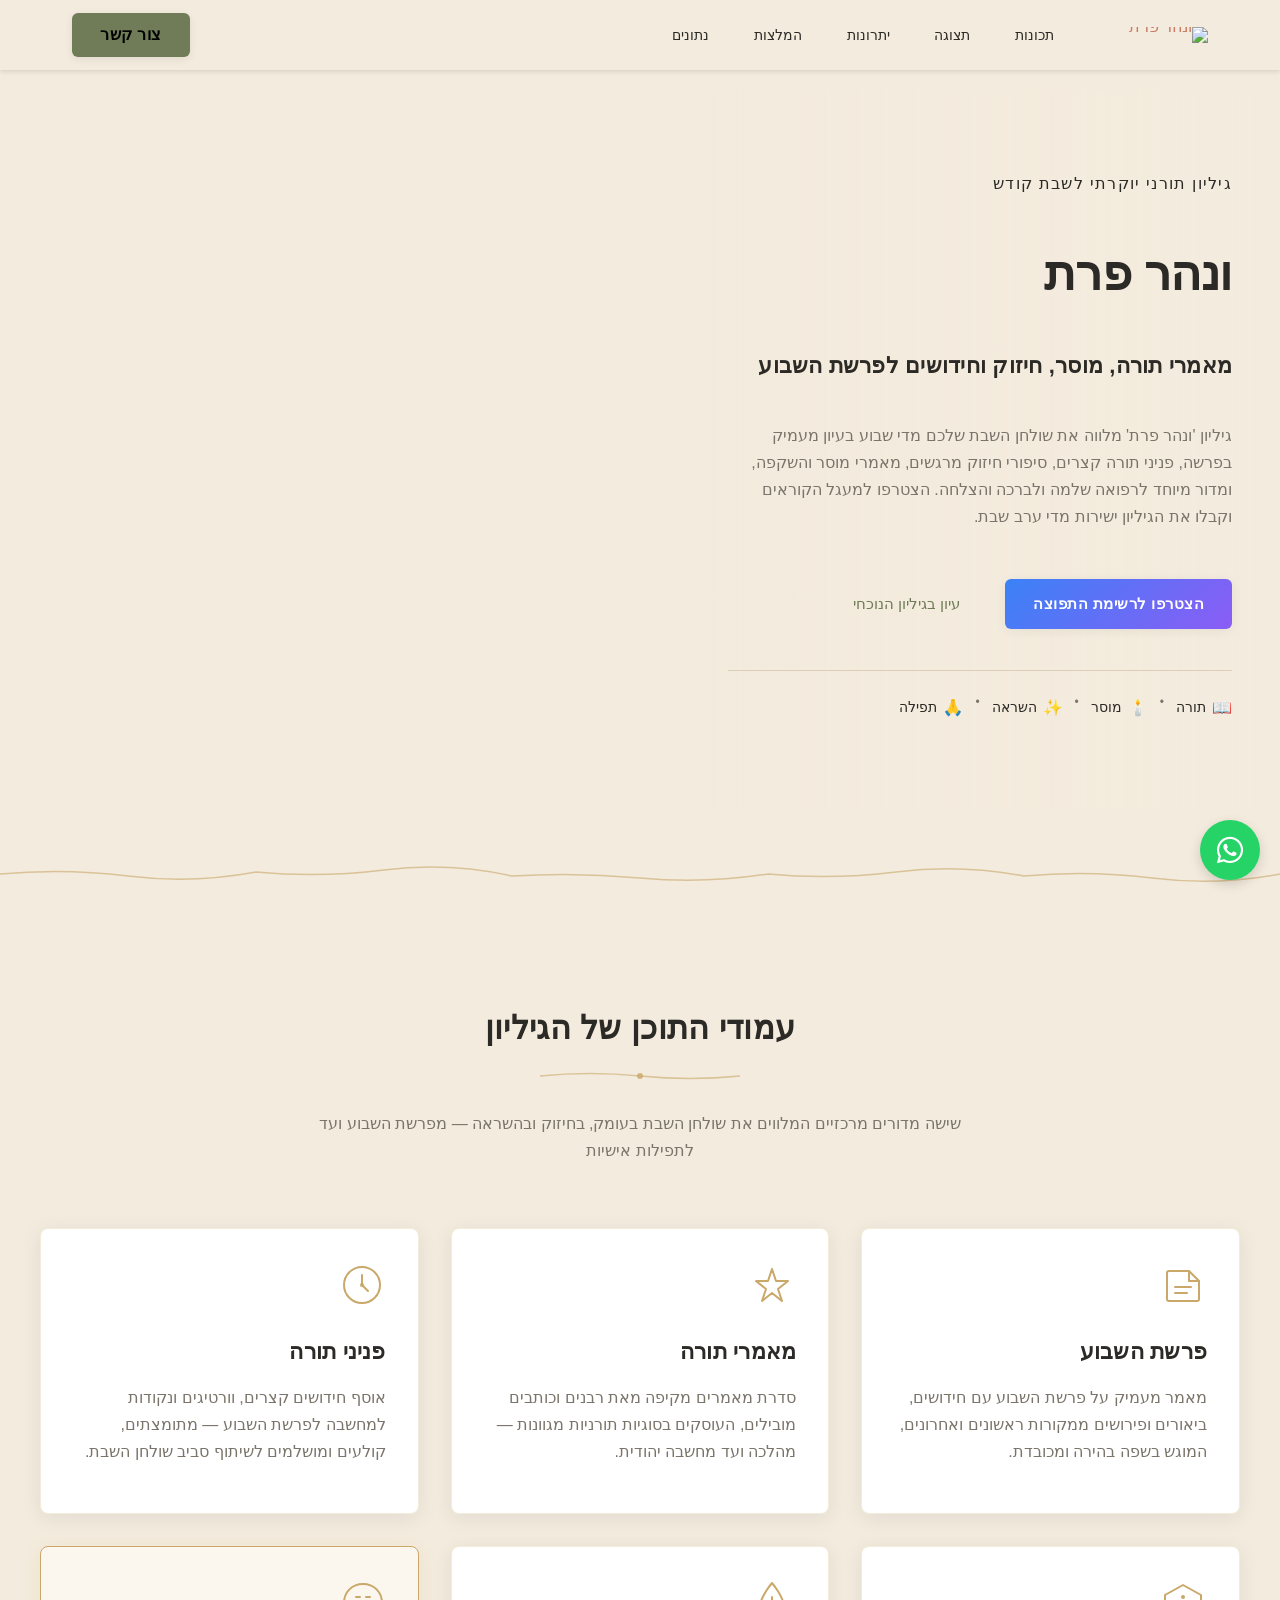
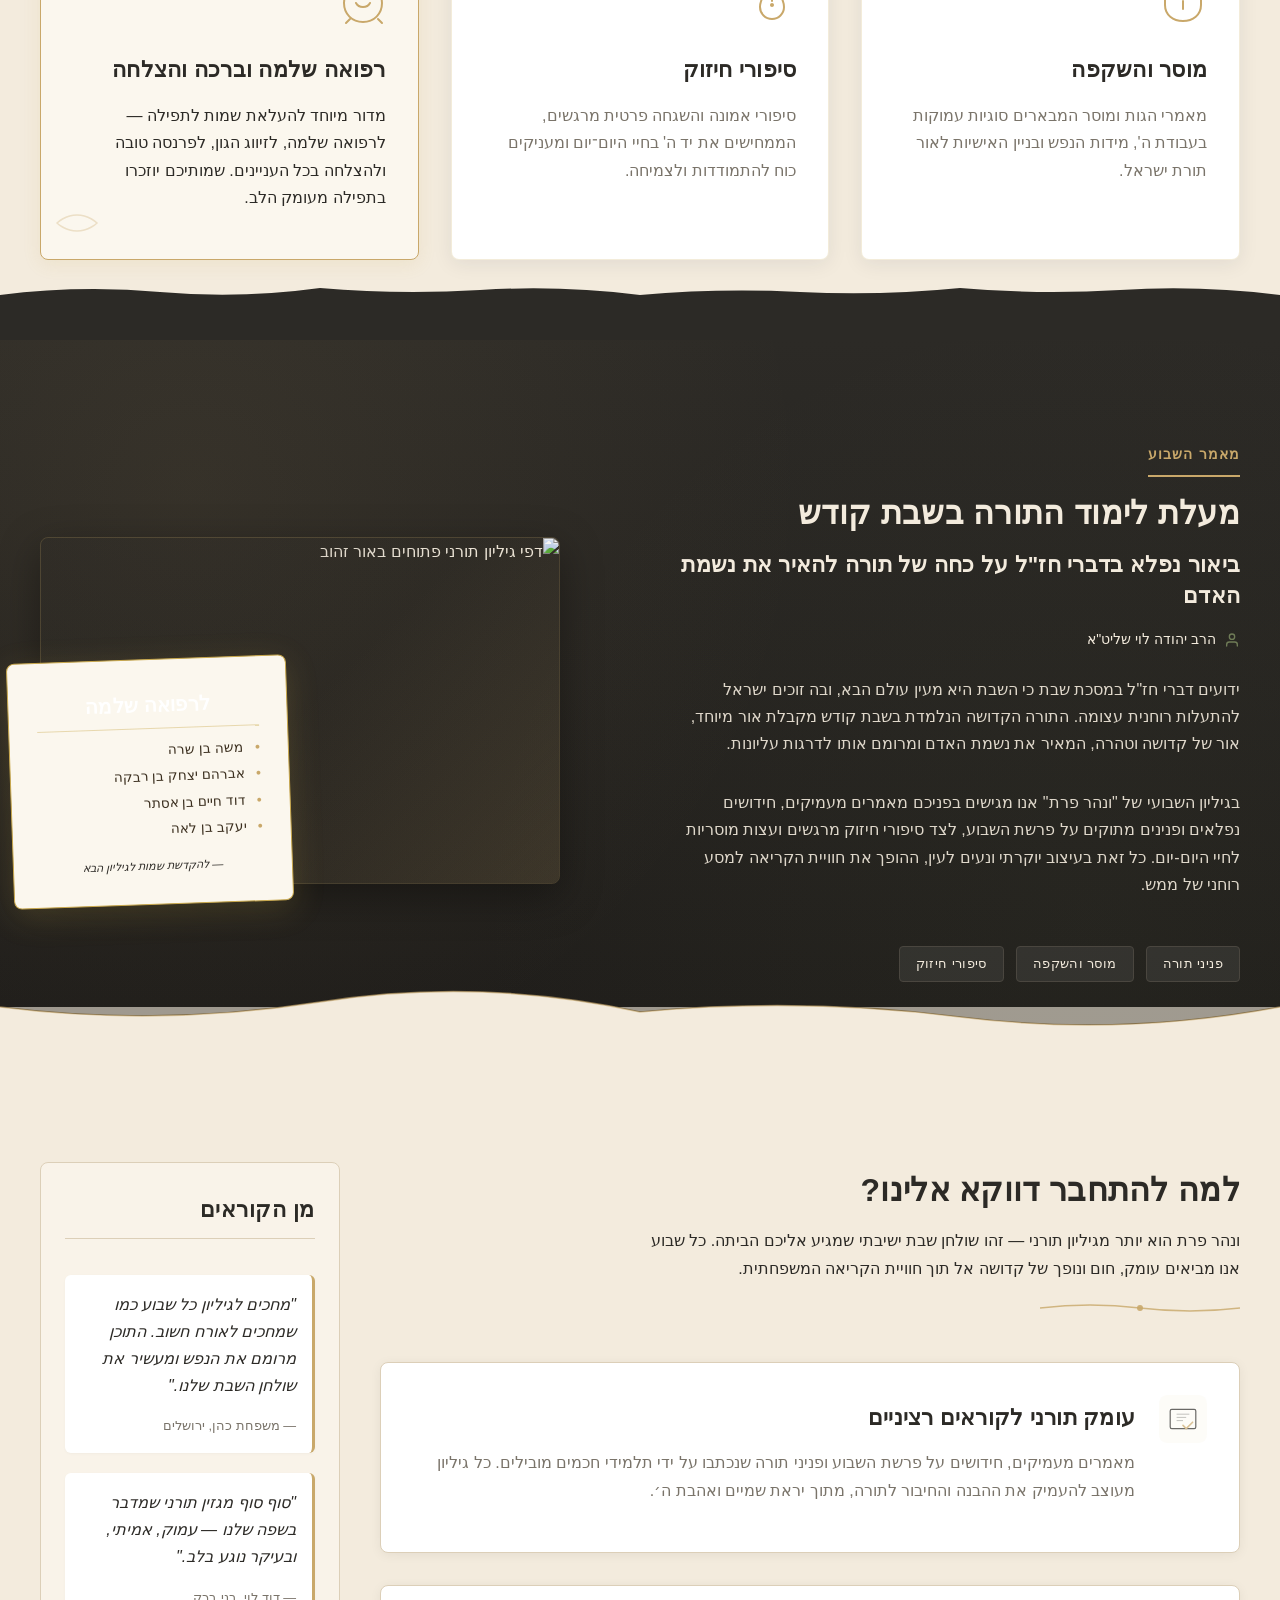
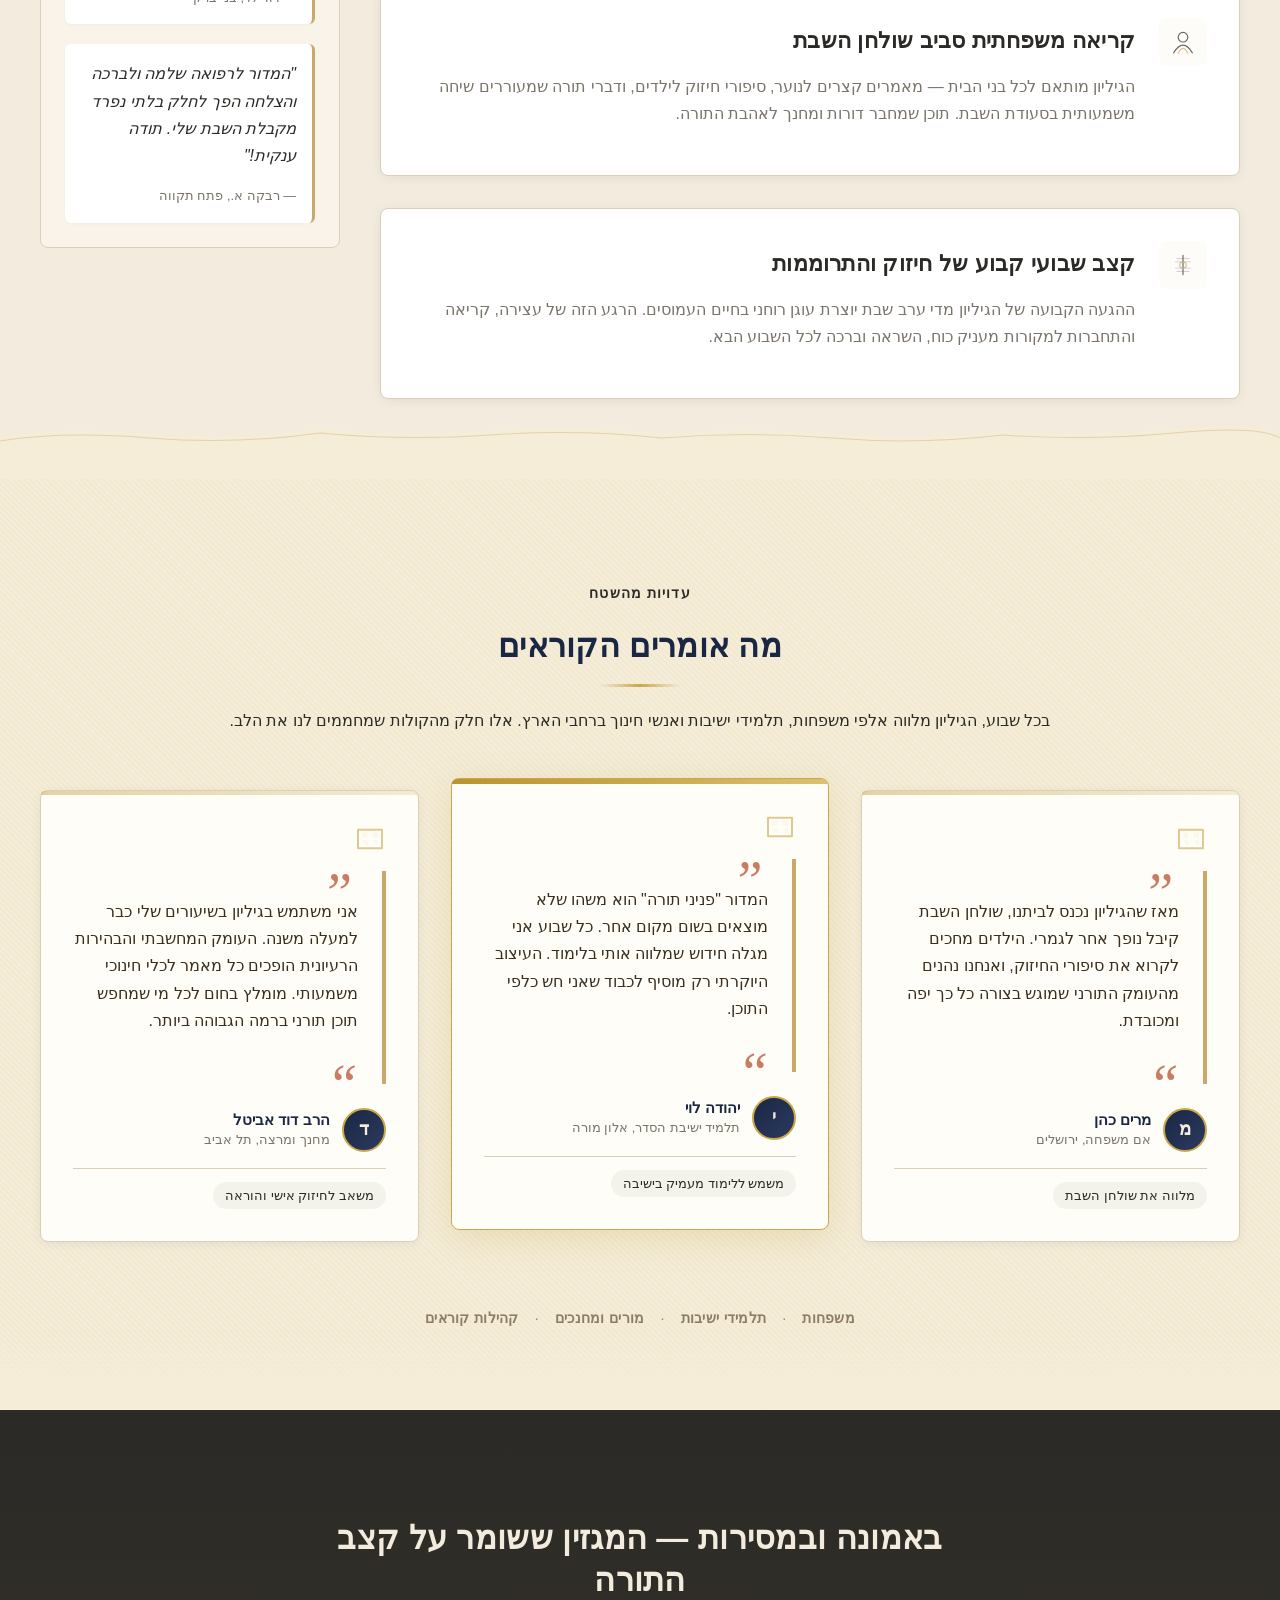
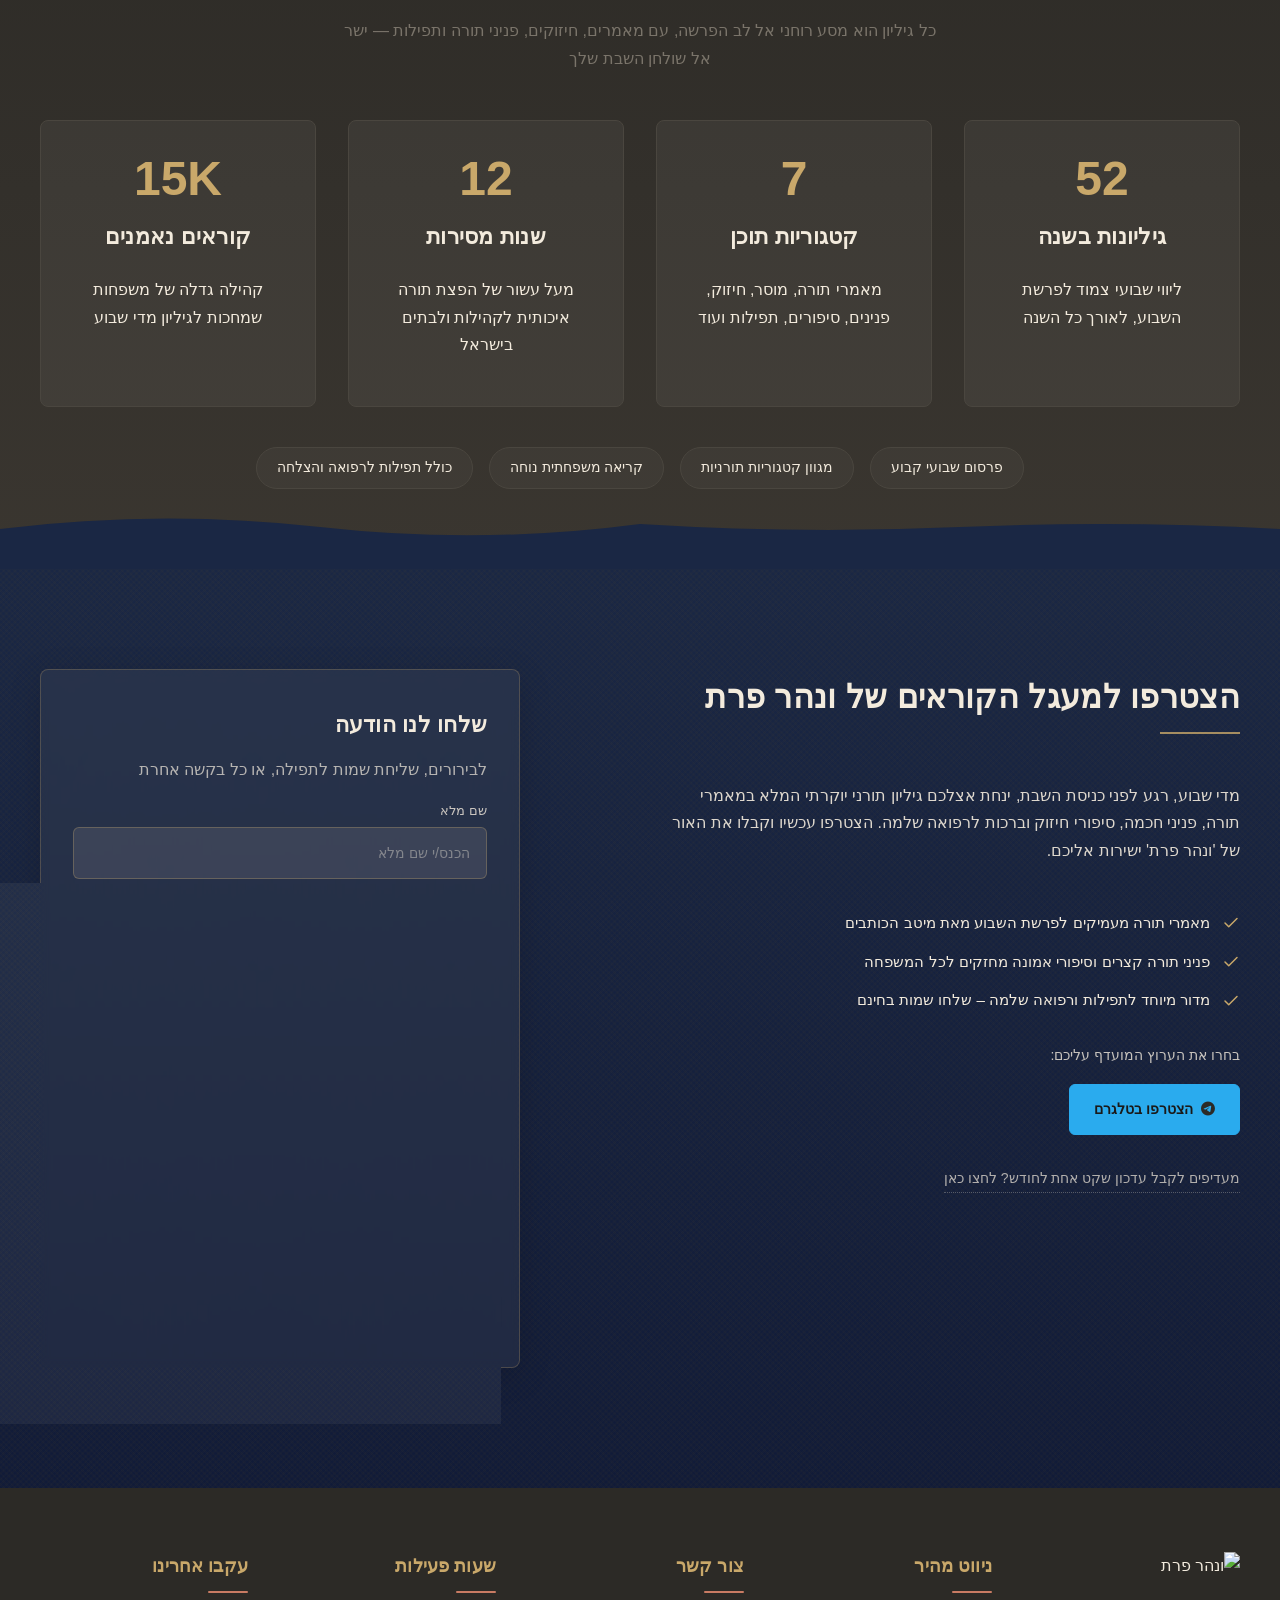
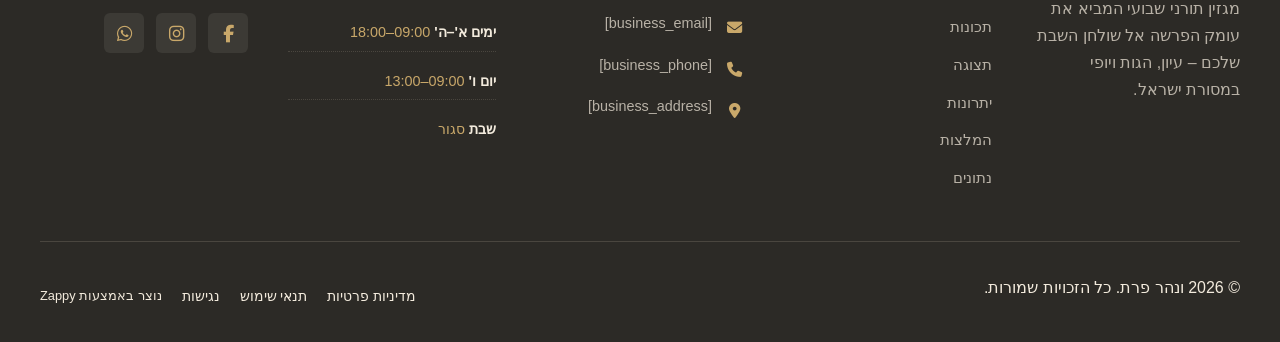
==== commit 73cc2cf5: "Incremental sync: 1 page(s) — update_button" ====
--- a/index.html
+++ b/index.html
@@ -841,7 +841,7 @@
     <p class="hero-description">גיליון 'ונהר פרת' מלווה את שולחן השבת שלכם מדי שבוע בעיון מעמיק בפרשה, פניני תורה קצרים, סיפורי חיזוק מרגשים, מאמרי מוסר והשקפה, ומדור מיוחד לרפואה שלמה ולברכה והצלחה. הצטרפו למעגל הקוראים וקבלו את הגיליון ישירות מדי ערב שבת.</p>
     <div class="hero-cta-row">
       <a href="#benefits" class="btn btn-primary" style="color: rgb(255, 255, 255) !important; outline: currentcolor; border-color: transparent !important; background-color: transparent !important; background-image: linear-gradient(135deg, rgb(59, 130, 246), rgb(139, 92, 246)) !important;" data-element-type="button" data-element-id="btn-1782237225577-378j7as96" data-native-element="true">הצטרפו לרשימת התפוצה</a>
-      <a href="#preview" class="btn-ghost" data-element-type="button" data-element-id="btn-1782237225577-xgc4a04t7" data-native-element="true">עיון בגיליון הנוכחי</a>
+      <a href="https://chrome://external-file/%D7%92%D7%99%D7%9C%D7%99%D7%95%D7%9F%20%D7%94%D7%A9%D7%91%D7%AA%20%D7%A4%D7%A8%D7%A9%D7%AA%20%D7%97%D7%95%D7%A7%D7%AA.pdf" class="btn btn-ghost" data-element-type="button" data-element-id="btn-1782237225577-xgc4a04t7" data-native-element="true" style="outline: currentcolor; border-color: transparent !important; color: var(--primary-color, var(--primary, #8B0000)) !important; background-color: transparent !important; background-image: none !important;" target="_blank" rel="noopener noreferrer">עיון בגיליון הנוכחי</a>
     </div>
     <div class="hero-trust-line">
       <div class="trust-item">
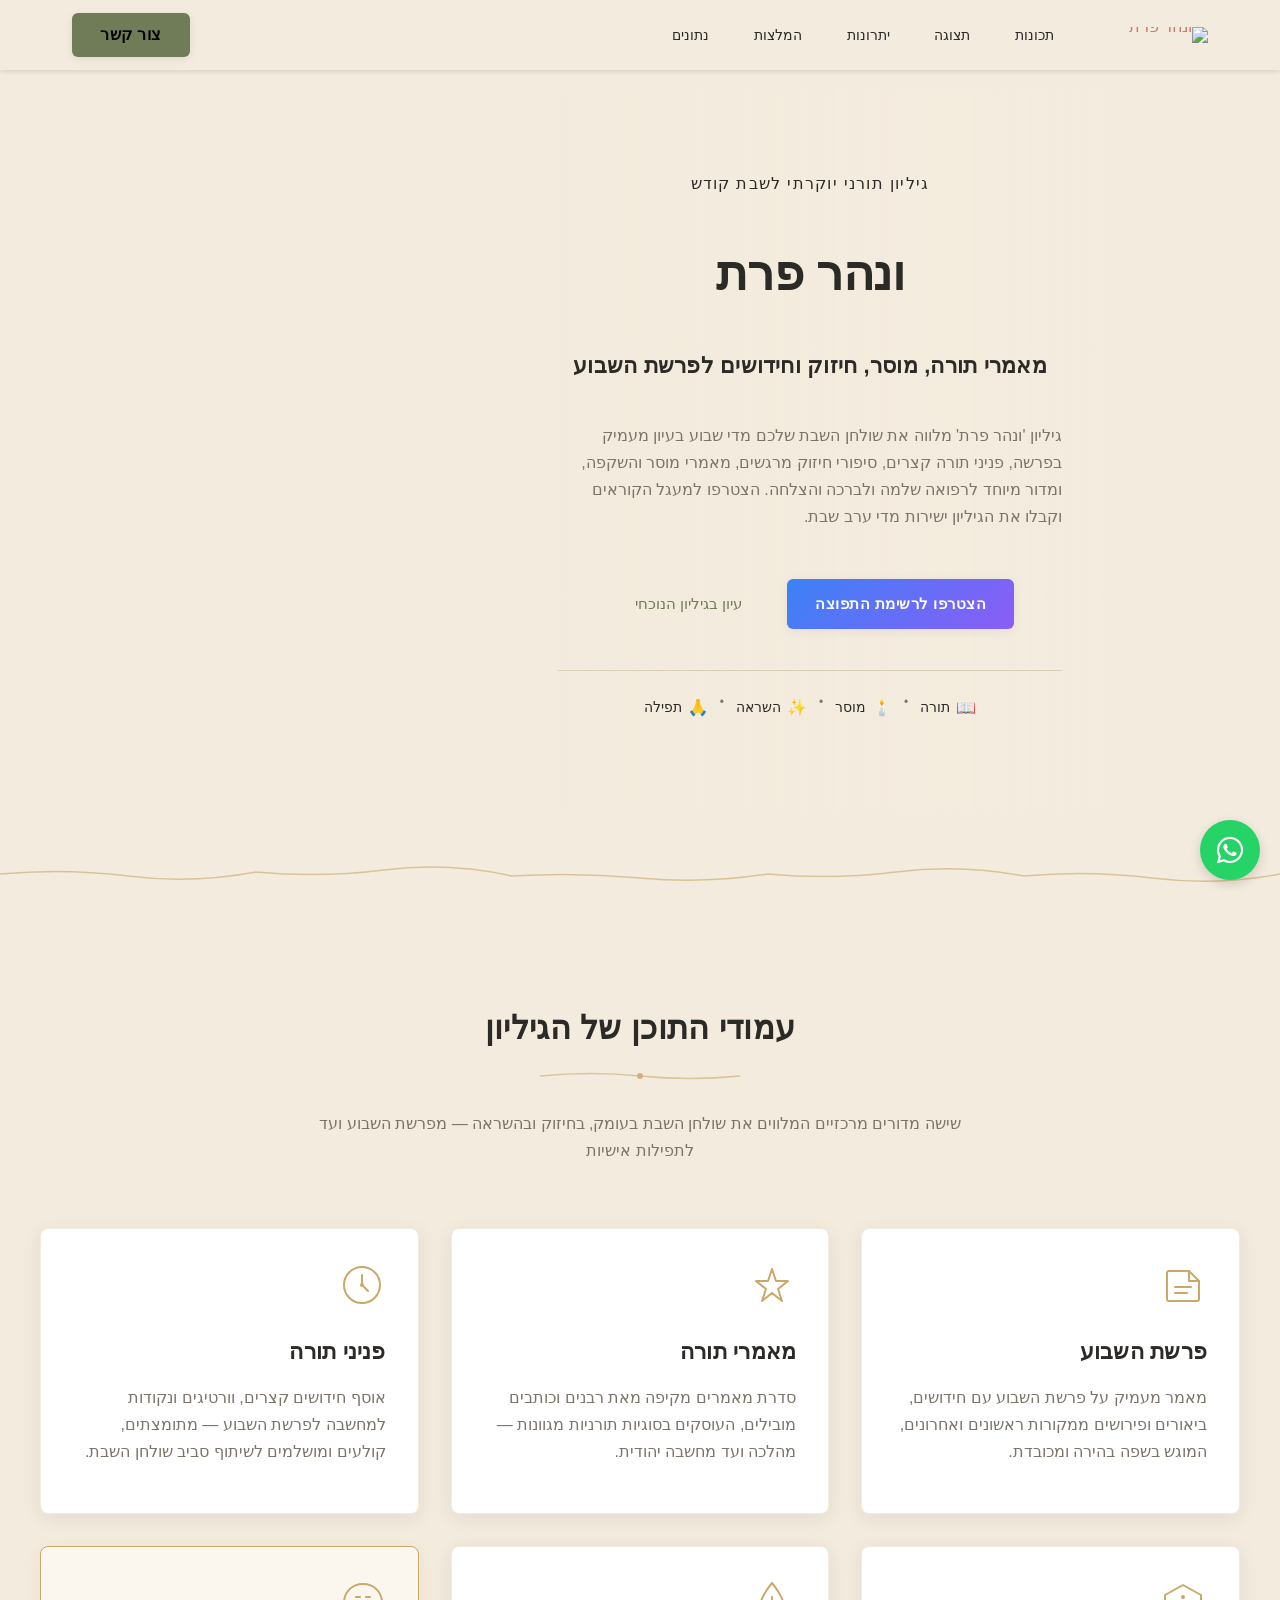
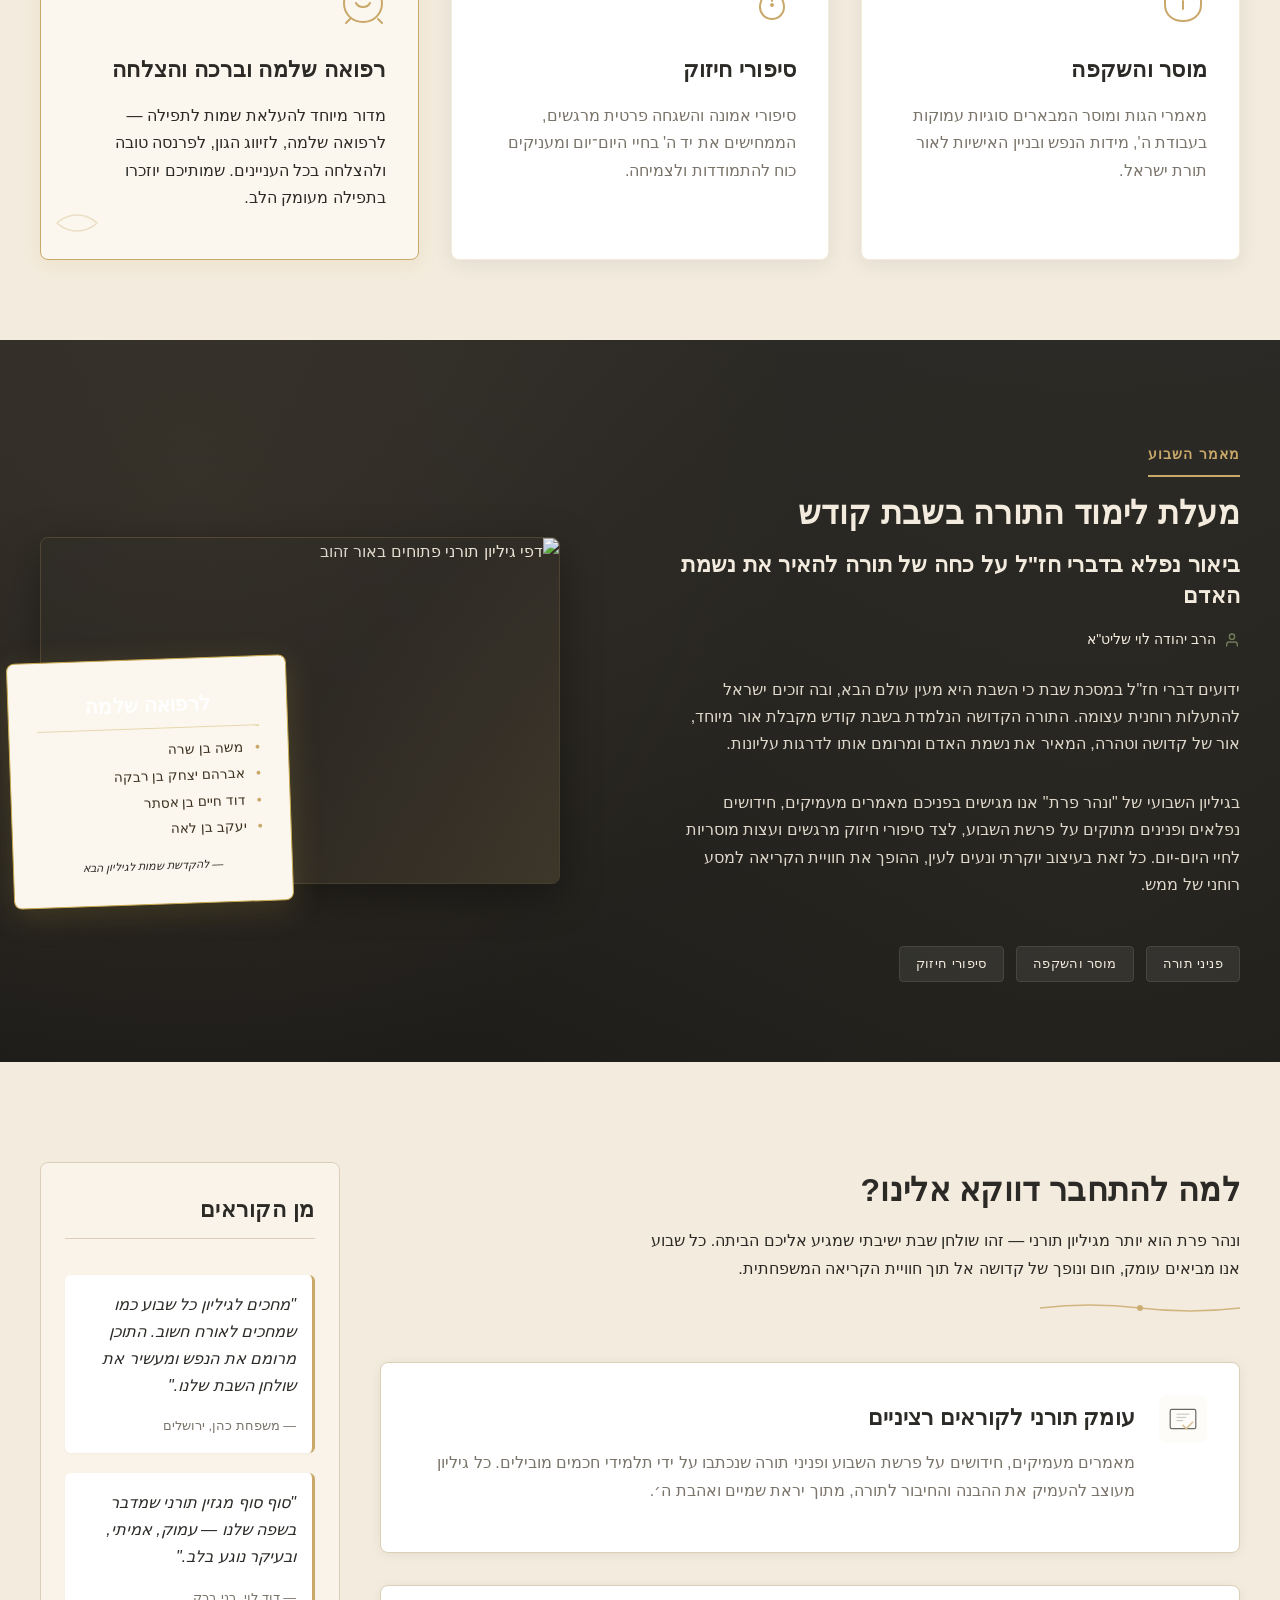
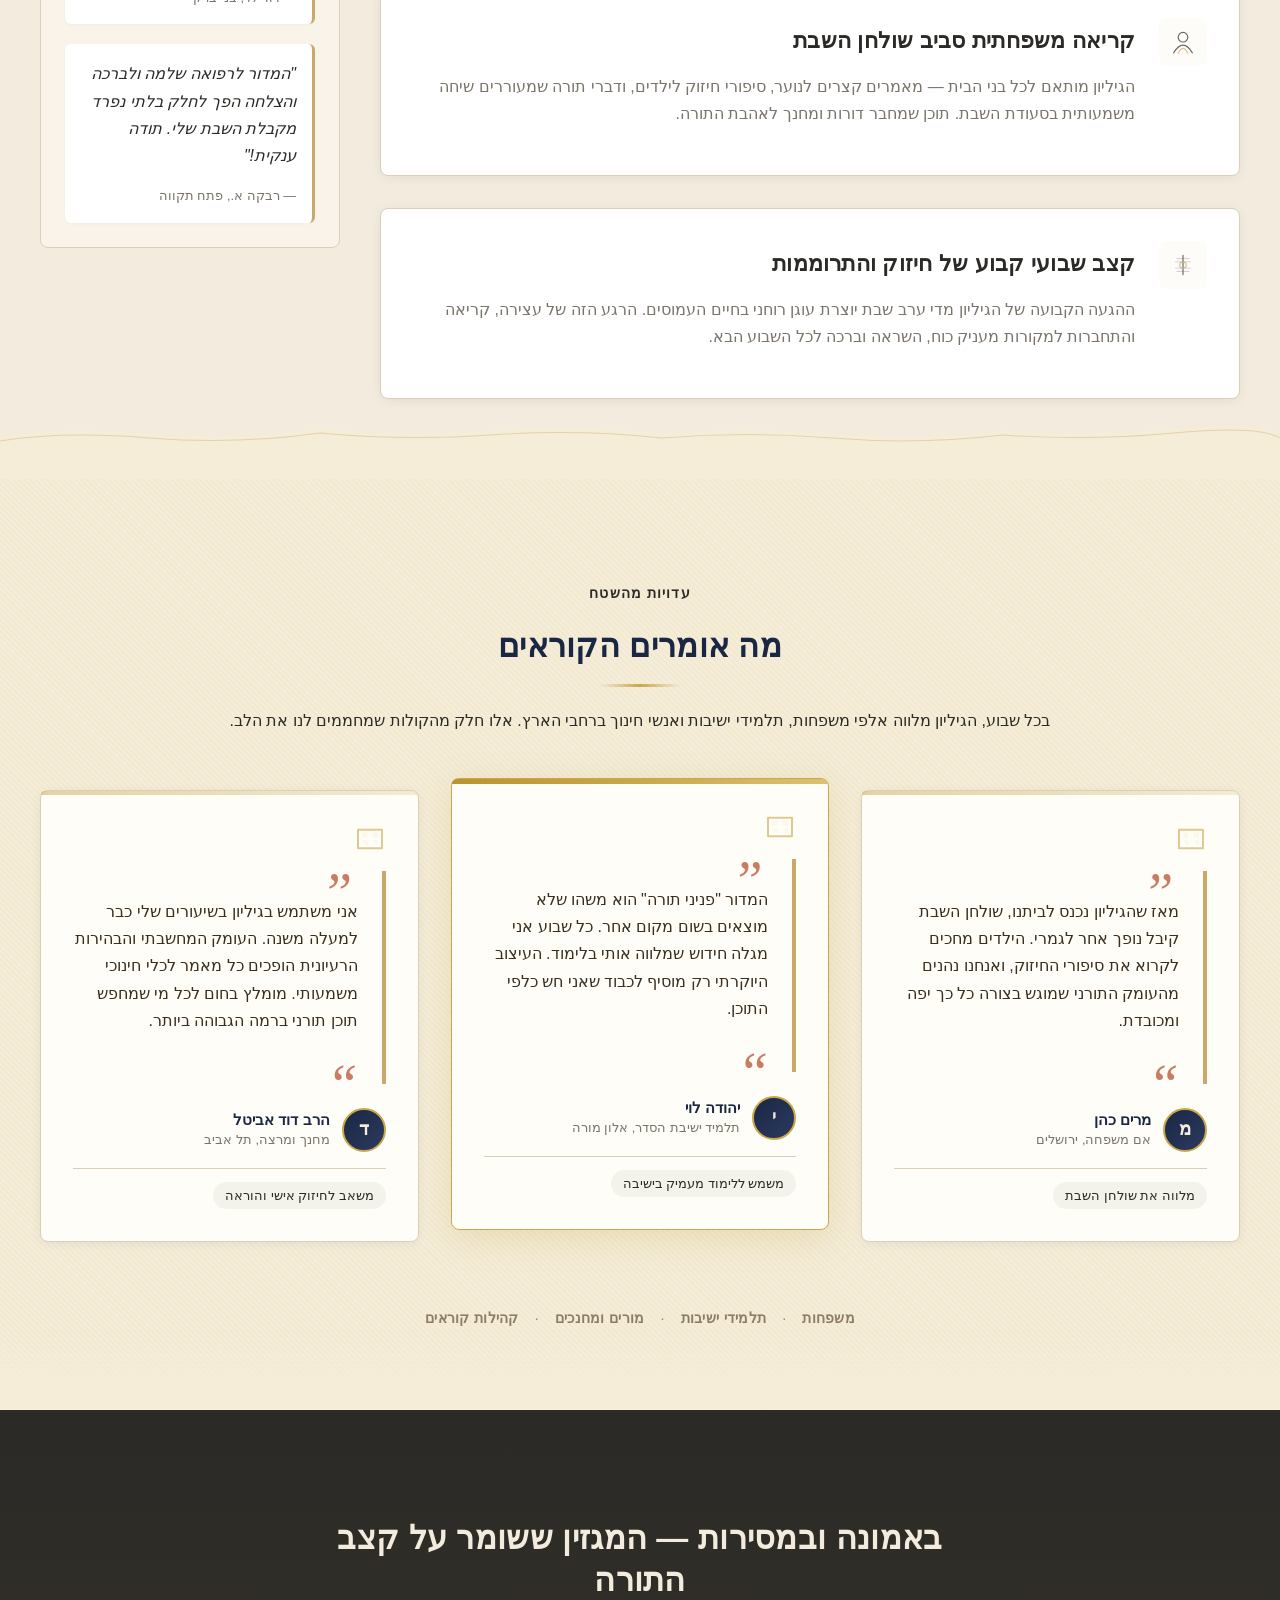
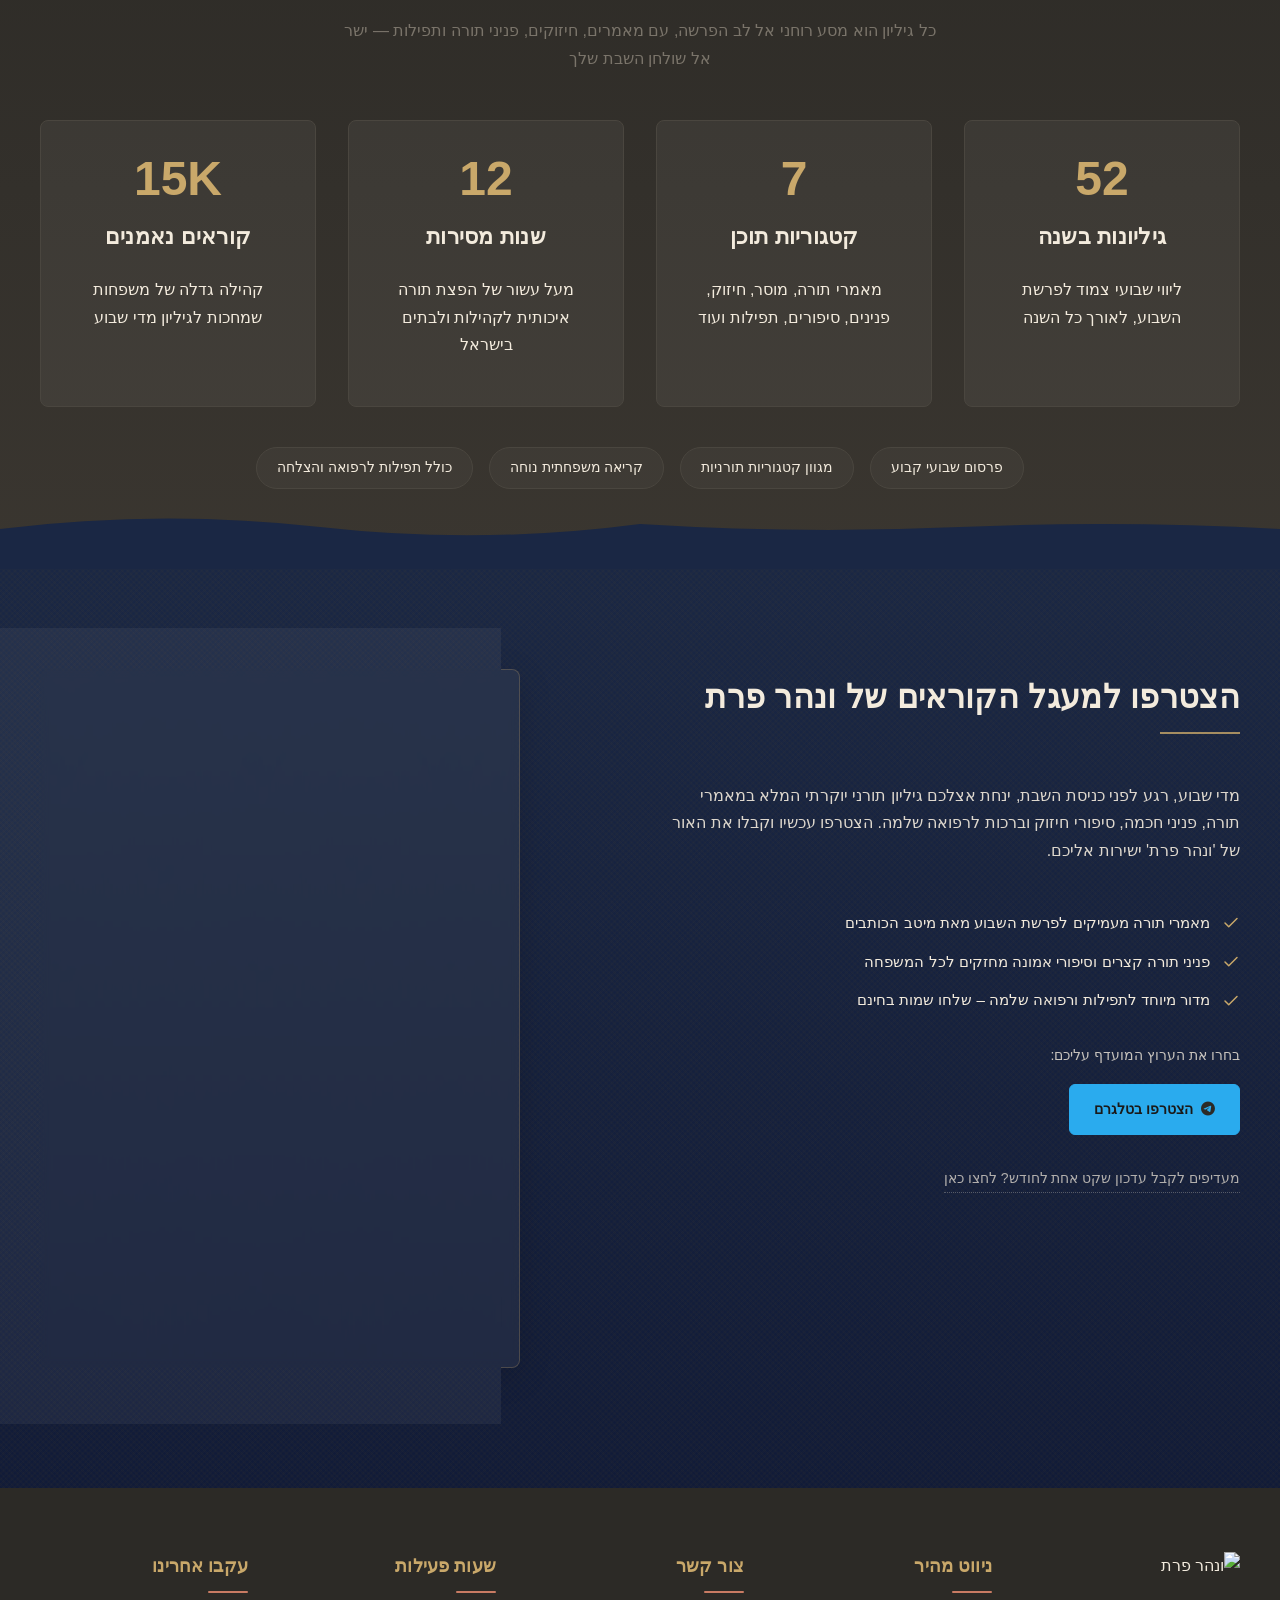
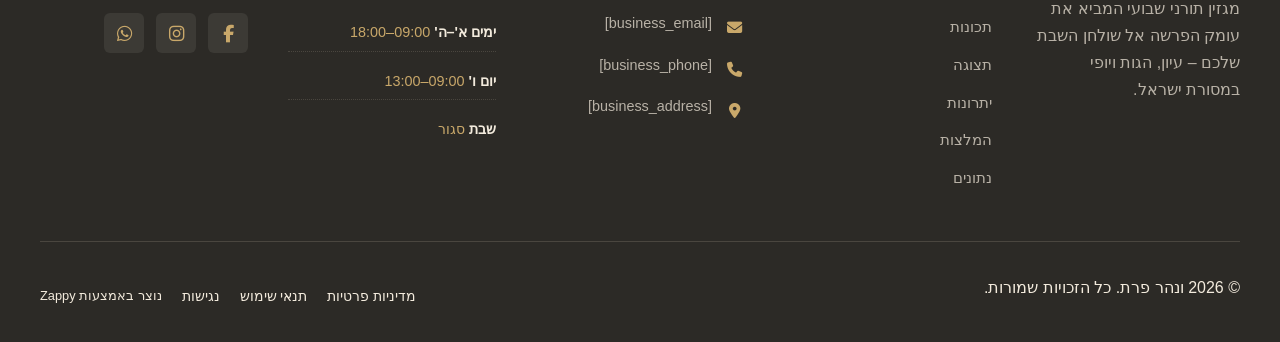
==== commit d2ab8cae: "Incremental sync: 1 page(s) — content_alignment" ====
--- a/index.html
+++ b/index.html
@@ -831,14 +831,14 @@
 </script>
   
   <main id="main">
-    <section data-band-index="0" id="hero" class="index-hero-section" data-layout-spec="דף הבית-hero" data-hero-treatment="fade-bleed" style="--hero-fade-color: var(--bg-light);" data-hero-type="fullscreen-scrim">
+    <section data-band-index="0" id="hero" class="index-hero-section" data-layout-spec="דף הבית-hero" data-hero-treatment="fade-bleed" style="--hero-fade-color: var(--bg-light);" data-hero-type="fullscreen-scrim" data-zappy-content-align="center-mid-right">
   <img loading="eager" fetchpriority="high" class="hero-fade-img" data-hero-bg="true" data-placeholder="index-hero-image-1" data-context="An open Torah scroll on a warm Shabbat table, illuminated by soft golden candlelight. The parchment texture is rich and aged, with elegant Hebrew calligraphy visible. A linen tablecloth, a silver Kiddush cup, and gentle shadows create an intimate, sacred atmosphere. The photographic subject sits on the right side of the frame, with warm amber and gold tones blending naturally into the background." width="1200" height="600" src="/assets/site-index-hero-image-1.webp" alt="ספר תורה פתוח על שולחן שבת מואר באור נרות זהוב" data-hero-background="true" data-element-type="image" data-element-id="img-1782237225580-rd1spl0la">
   
-  <div class="hero-fade-content">
+  <div class="hero-fade-content" data-zappy-align-target="true" style="">
     <p class="hero-eyebrow" style="color: rgb(44, 42, 38) !important;">גיליון תורני יוקרתי לשבת קודש</p>
     <h1 class="display-xl">ונהר פרת</h1>
     <h3 class="hero-subtitle">מאמרי תורה, מוסר, חיזוק וחידושים לפרשת השבוע</h3>
-    <p class="hero-description">גיליון 'ונהר פרת' מלווה את שולחן השבת שלכם מדי שבוע בעיון מעמיק בפרשה, פניני תורה קצרים, סיפורי חיזוק מרגשים, מאמרי מוסר והשקפה, ומדור מיוחד לרפואה שלמה ולברכה והצלחה. הצטרפו למעגל הקוראים וקבלו את הגיליון ישירות מדי ערב שבת.</p>
+    <p class="hero-description" style="">גיליון 'ונהר פרת' מלווה את שולחן השבת שלכם מדי שבוע בעיון מעמיק בפרשה, פניני תורה קצרים, סיפורי חיזוק מרגשים, מאמרי מוסר והשקפה, ומדור מיוחד לרפואה שלמה ולברכה והצלחה. הצטרפו למעגל הקוראים וקבלו את הגיליון ישירות מדי ערב שבת.</p>
     <div class="hero-cta-row">
       <a href="#benefits" class="btn btn-primary" style="color: rgb(255, 255, 255) !important; outline: currentcolor; border-color: transparent !important; background-color: transparent !important; background-image: linear-gradient(135deg, rgb(59, 130, 246), rgb(139, 92, 246)) !important;" data-element-type="button" data-element-id="btn-1782237225577-378j7as96" data-native-element="true">הצטרפו לרשימת התפוצה</a>
       <a href="https://chrome://external-file/%D7%92%D7%99%D7%9C%D7%99%D7%95%D7%9F%20%D7%94%D7%A9%D7%91%D7%AA%20%D7%A4%D7%A8%D7%A9%D7%AA%20%D7%97%D7%95%D7%A7%D7%AA.pdf" class="btn btn-ghost" data-element-type="button" data-element-id="btn-1782237225577-xgc4a04t7" data-native-element="true" style="outline: currentcolor; border-color: transparent !important; color: var(--primary-color, var(--primary, #8B0000)) !important; background-color: transparent !important; background-image: none !important;" target="_blank" rel="noopener noreferrer">עיון בגיליון הנוכחי</a>
@@ -848,17 +848,17 @@
         <span class="trust-icon" aria-hidden="true" style="color: rgb(44, 42, 38) !important;">📖</span>
         <span style="color: rgb(44, 42, 38) !important;">תורה</span>
       </div>
-      <p class="zappy-editable"><span class="trust-divider" aria-hidden="true" style="color: rgb(44, 42, 38) !important;">•</span>
+      <p><span class="trust-divider" aria-hidden="true" style="color: rgb(44, 42, 38) !important;">•</span>
       </p><div class="trust-item">
         <span class="trust-icon" aria-hidden="true" style="color: rgb(44, 42, 38) !important;">🕯️</span>
         <span style="color: rgb(44, 42, 38) !important;">מוסר</span>
       </div>
-      <p class="zappy-editable"><span class="trust-divider" aria-hidden="true" style="color: rgb(44, 42, 38) !important;">•</span>
+      <p><span class="trust-divider" aria-hidden="true" style="color: rgb(44, 42, 38) !important;">•</span>
       </p><div class="trust-item">
         <span class="trust-icon" aria-hidden="true" style="color: rgb(44, 42, 38) !important;">✨</span>
         <span style="color: rgb(44, 42, 38) !important;">השראה</span>
       </div>
-      <p class="zappy-editable"><span class="trust-divider" aria-hidden="true" style="color: rgb(44, 42, 38) !important;">•</span>
+      <p><span class="trust-divider" aria-hidden="true" style="color: rgb(44, 42, 38) !important;">•</span>
       </p><div class="trust-item">
         <span class="trust-icon" aria-hidden="true" style="color: rgb(44, 42, 38) !important;">🙏</span>
         <span style="color: rgb(44, 42, 38) !important;">תפילה</span>
